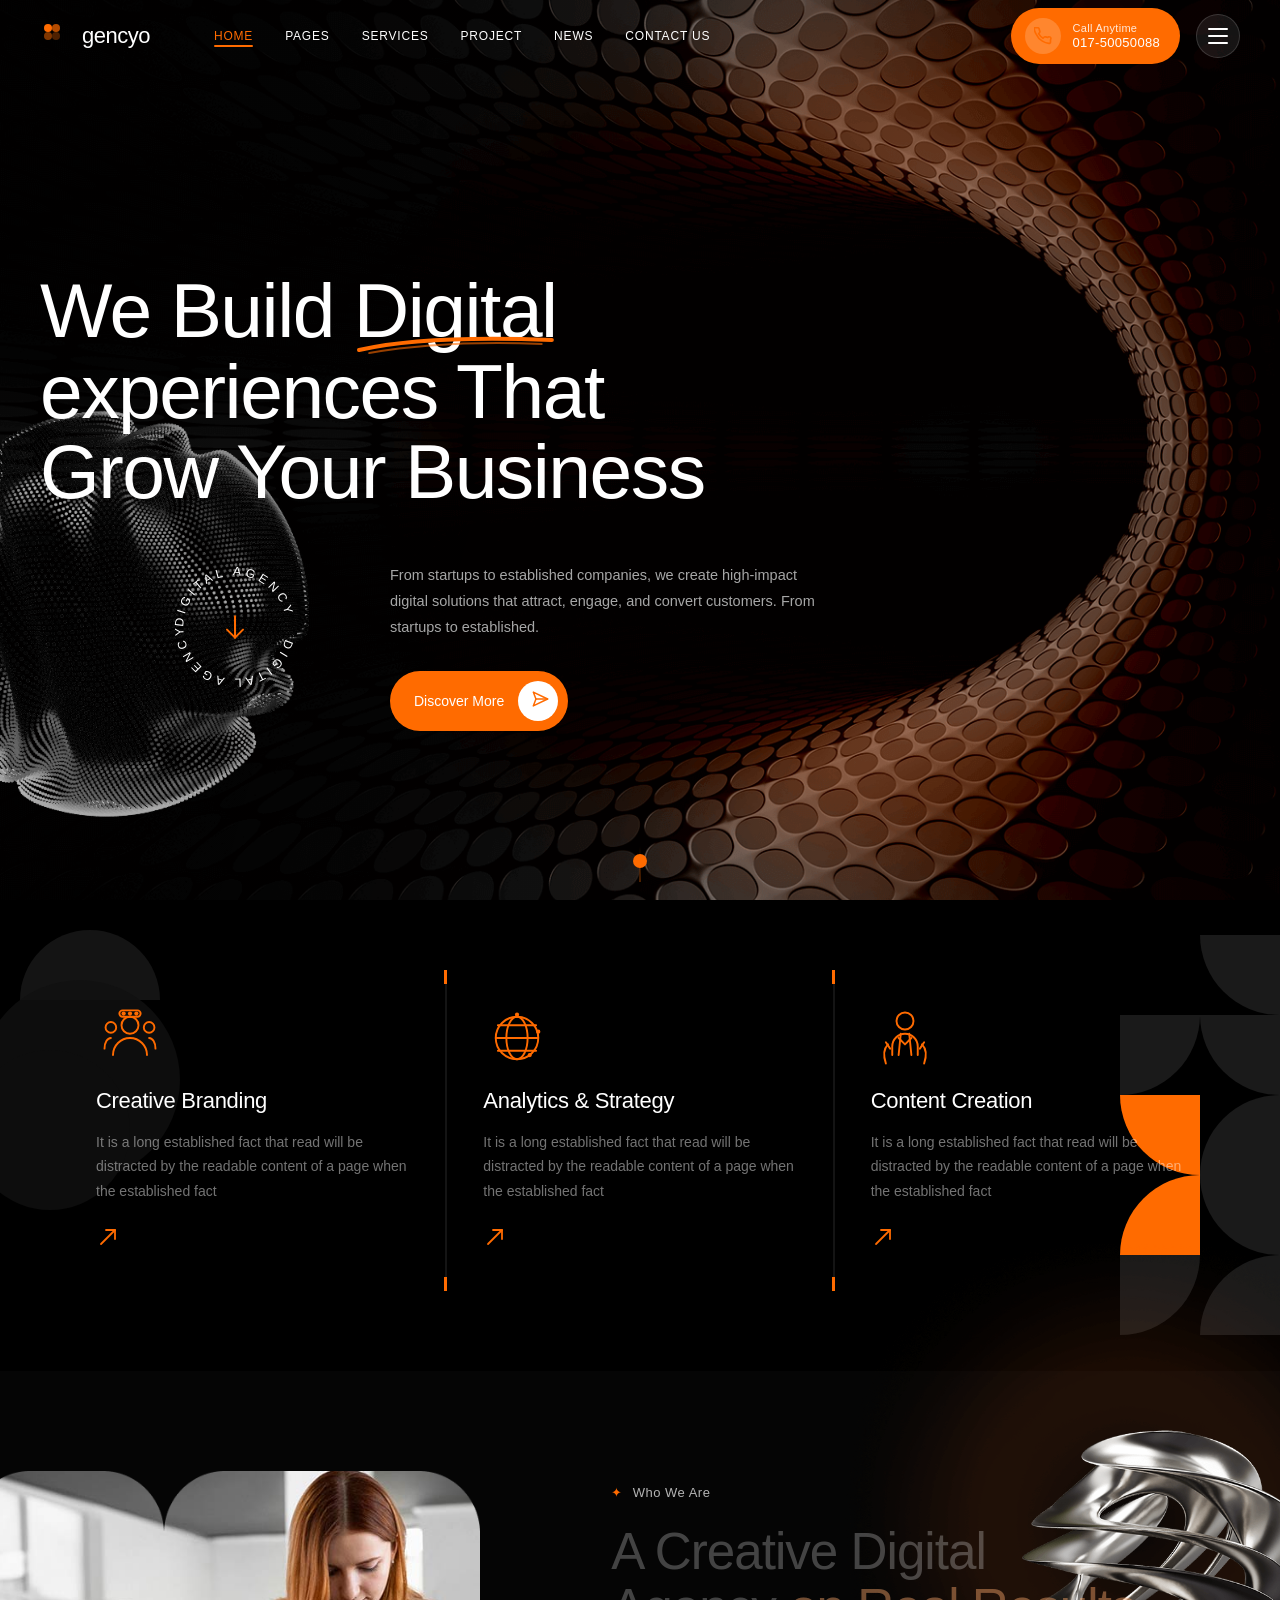
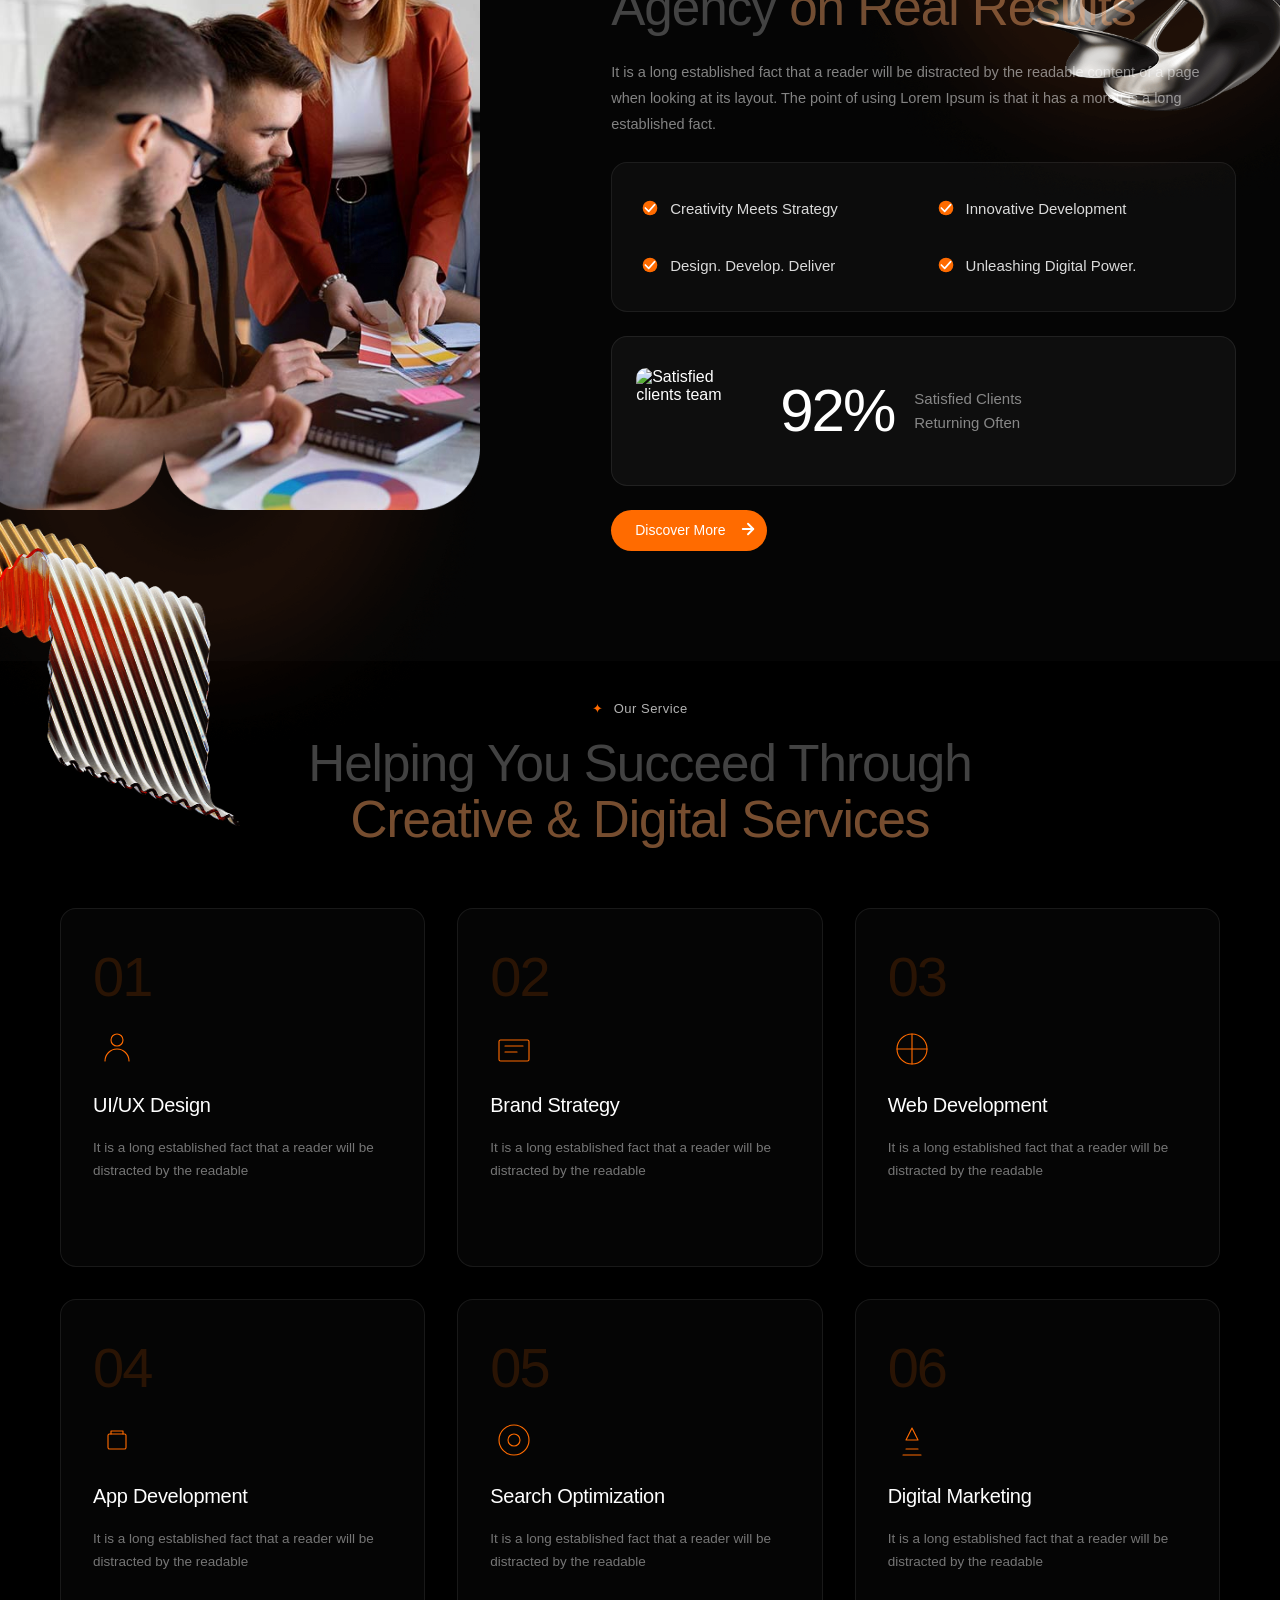
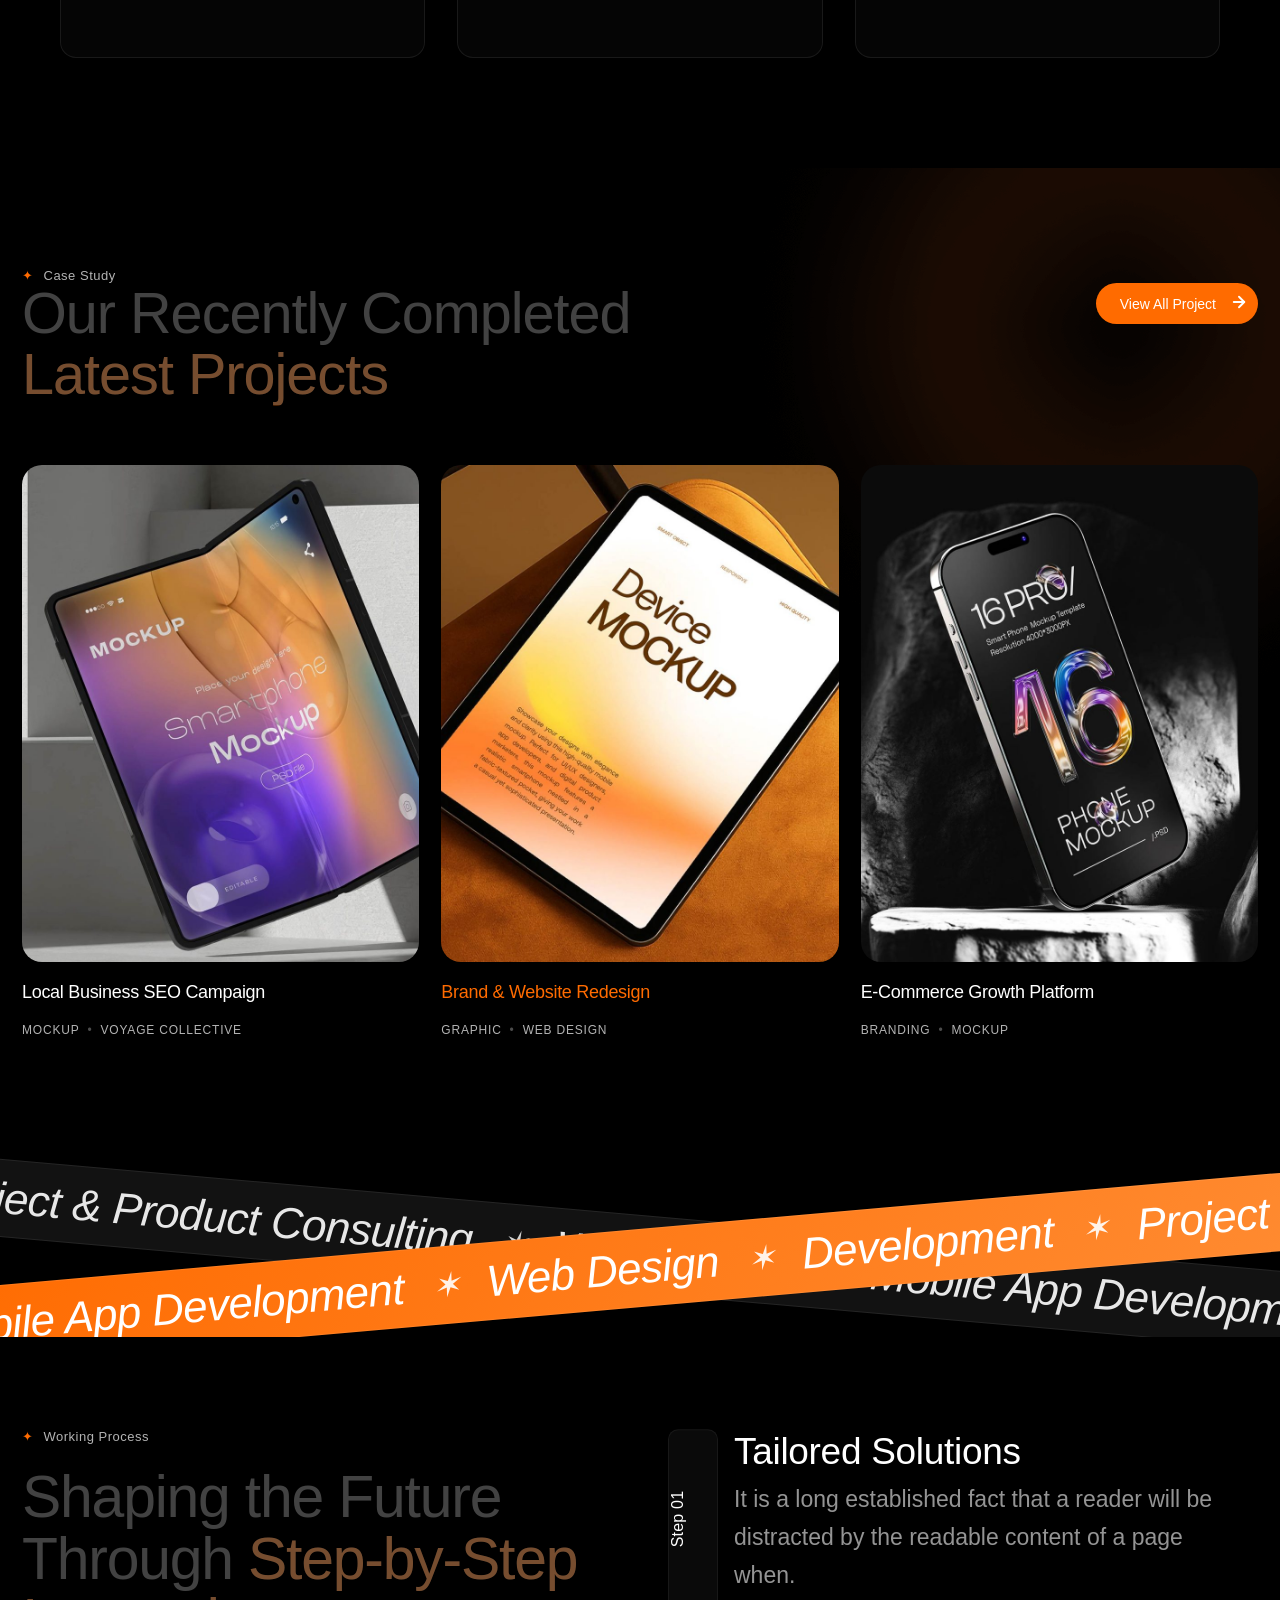
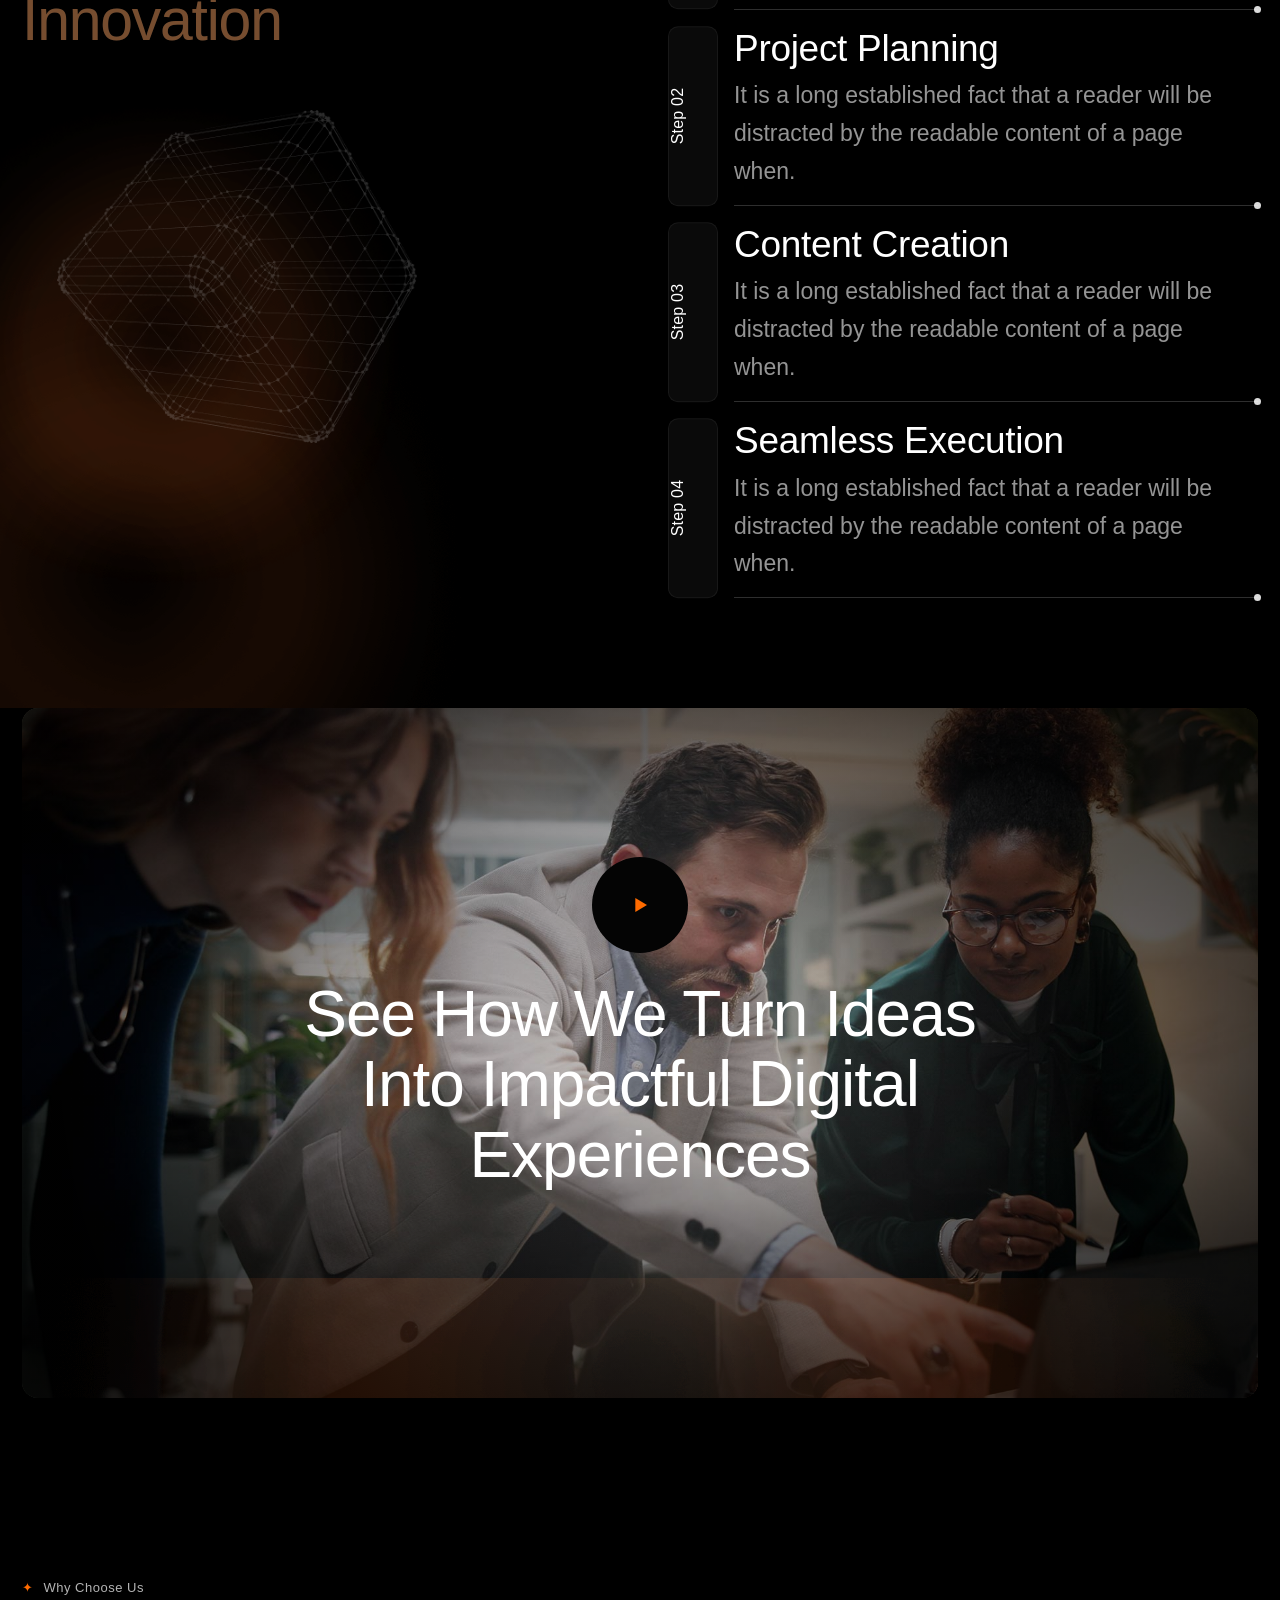
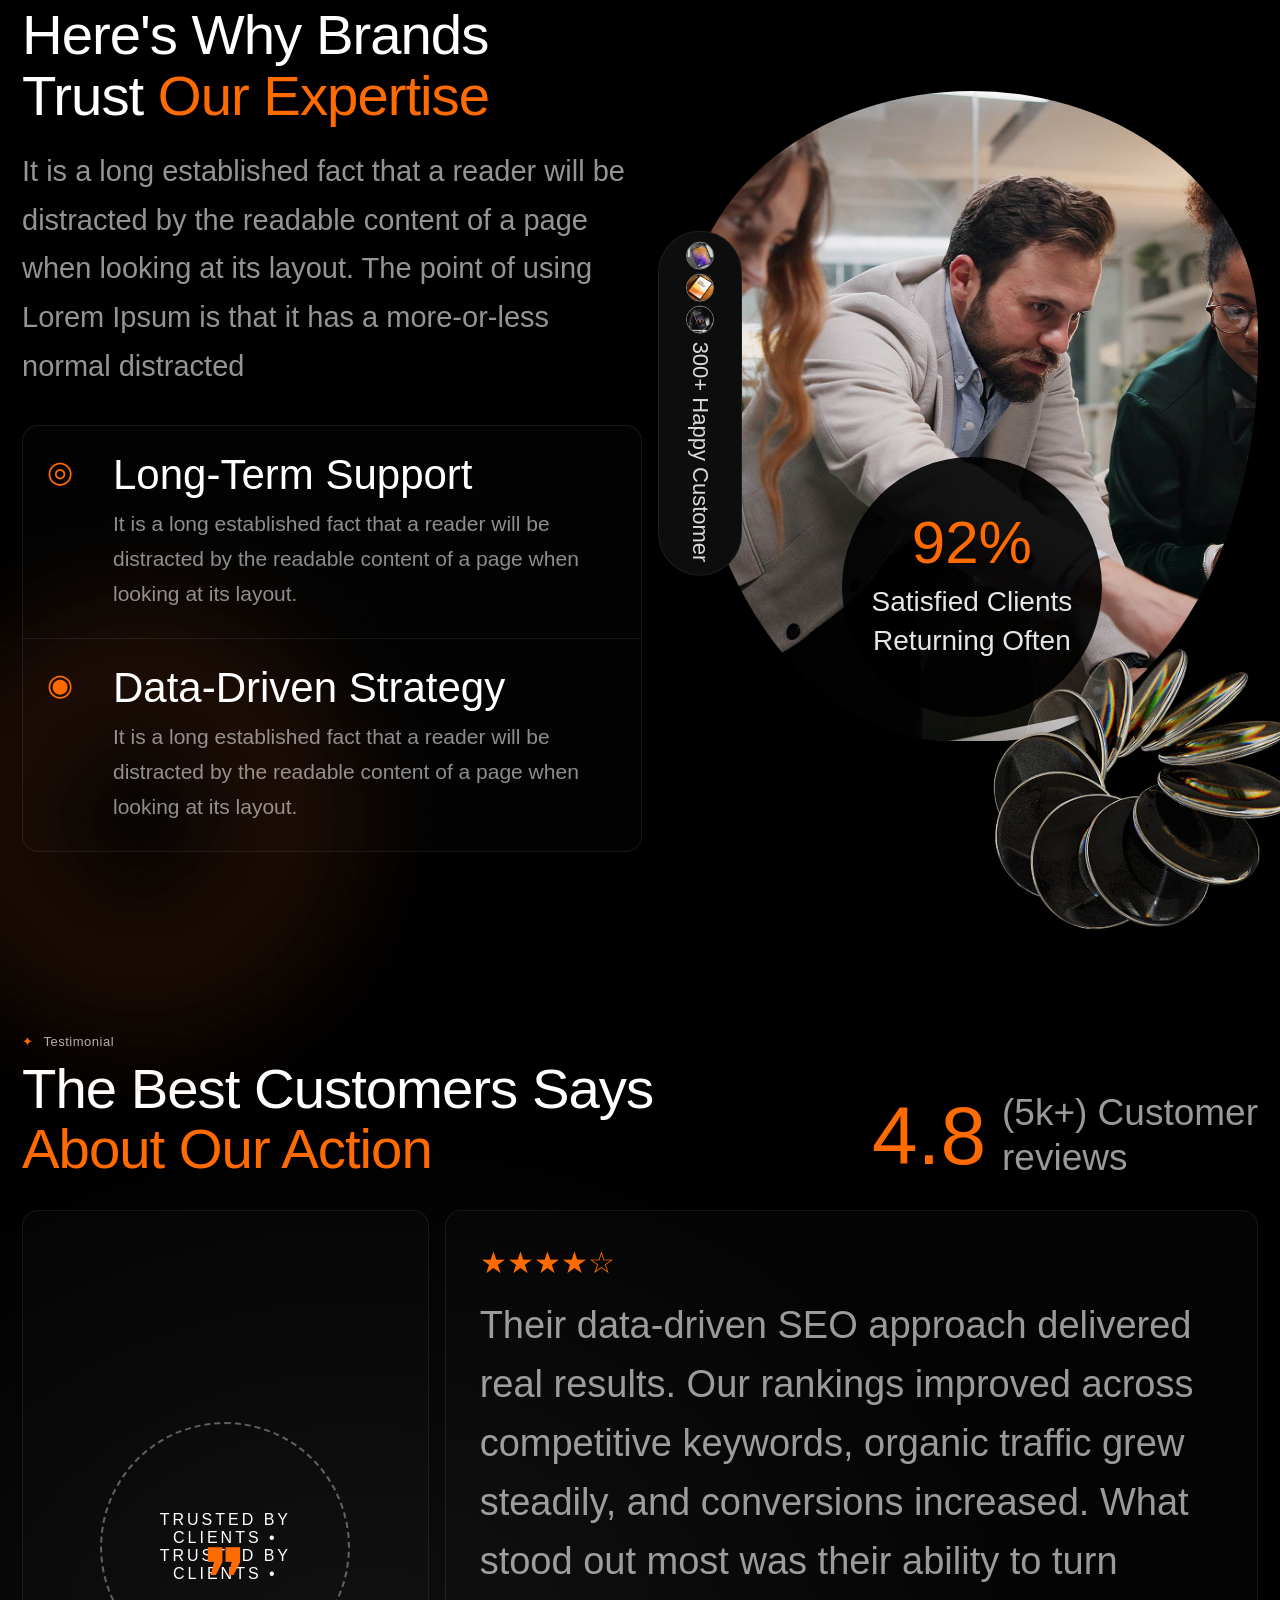
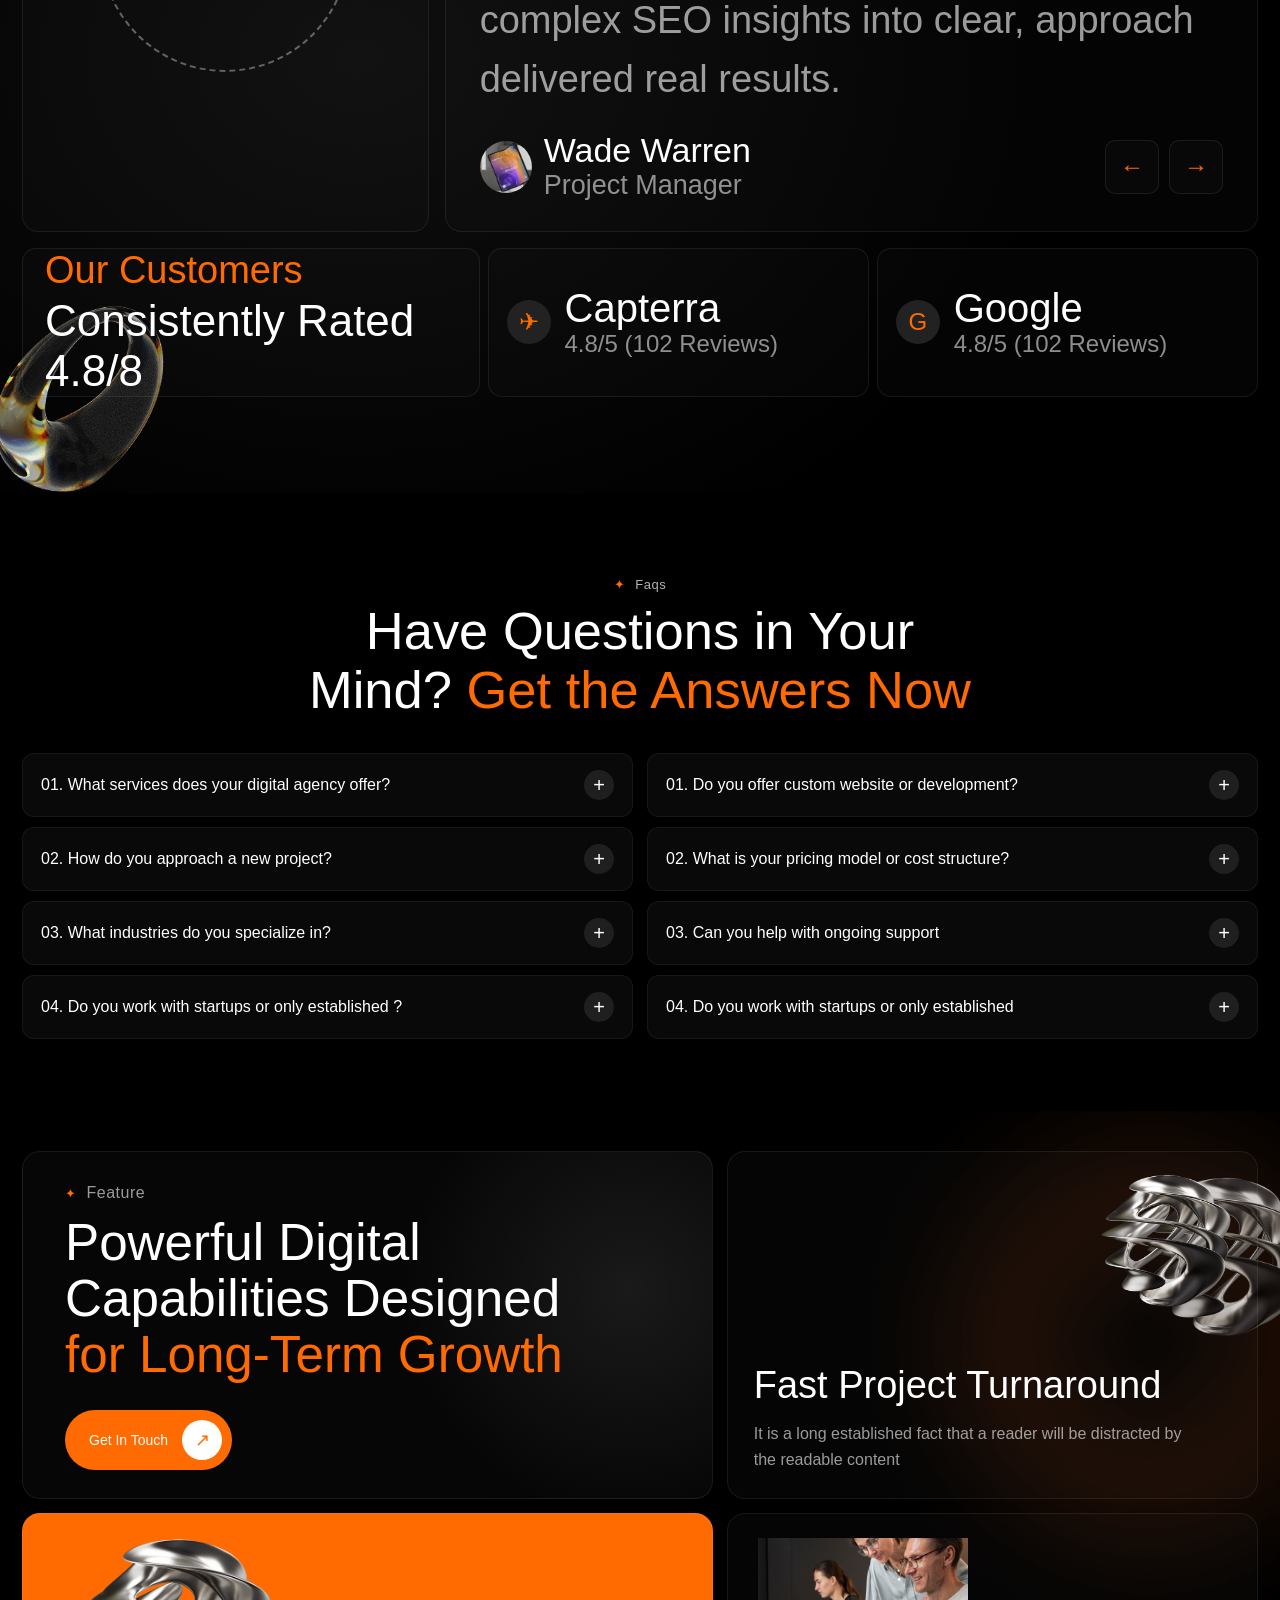
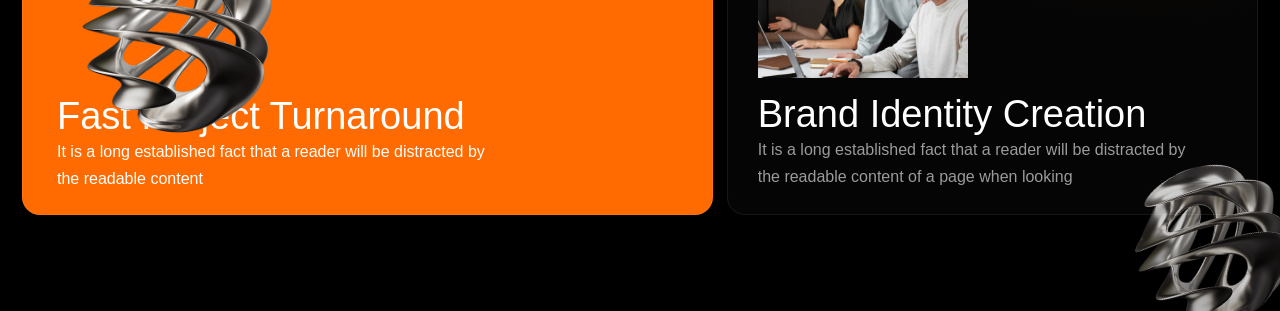
==== public/index.html @ 4e806219 "arranged" ====
<!DOCTYPE html>
<html lang="en">

<head>
  <meta charset="UTF-8" />
  <meta name="viewport" content="width=device-width, initial-scale=1.0" />
  <title>Gencyo – We Build Digital Experiences That Grow Your Business</title>
  <meta name="description"
    content="From startups to established companies, we create high-impact digital solutions that attract, engage, and convert customers." />
  <link rel="preconnect" href="https://fonts.googleapis.com" />
  <link rel="preconnect" href="https://fonts.gstatic.com" crossorigin />
  <link href="https://fonts.googleapis.com/css2?family=Inter:wght@400;500;600;700;800;900&display=swap"
    rel="stylesheet" />
  <link rel="stylesheet" href="style.css" />
</head>

<body>

  <!-- ═══════════ NAVBAR ═══════════ -->
  <header class="navbar" id="navbar">
    <div class="nav-container">

      <!-- Logo -->
      <a href="#" class="logo" id="logo-link">
        <span class="logo-icon">
          <svg width="32" height="32" viewBox="0 0 32 32" fill="none" xmlns="http://www.w3.org/2000/svg">
            <circle cx="8" cy="8" r="4" fill="#FF6B00" />
            <circle cx="16" cy="8" r="4" fill="#FF6B00" opacity="0.7" />
            <circle cx="8" cy="16" r="4" fill="#FF6B00" opacity="0.5" />
            <circle cx="16" cy="16" r="4" fill="#FF6B00" opacity="0.3" />
          </svg>
        </span>
        <span class="logo-text">gencyo</span>
      </a>

      <!-- Nav Links -->
      <nav class="nav-links" id="nav-links">
        <a href="#" class="nav-link active" id="nav-home">HOME</a>
        <a href="#" class="nav-link" id="nav-pages">PAGES</a>
        <a href="#" class="nav-link" id="nav-services">SERVICES</a>
        <a href="#" class="nav-link" id="nav-project">PROJECT</a>
        <a href="#" class="nav-link" id="nav-news">NEWS</a>
        <a href="#" class="nav-link" id="nav-contact">CONTACT US</a>
      </nav>

      <!-- Nav Actions -->
      <div class="nav-actions">
        <div class="nav-phone">
          <div class="nav-phone-icon">
            <svg width="18" height="18" viewBox="0 0 24 24" fill="none" stroke="#FF6B00" stroke-width="2.2"
              stroke-linecap="round" stroke-linejoin="round">
              <path
                d="M22 16.92v3a2 2 0 01-2.18 2 19.79 19.79 0 01-8.63-3.07A19.5 19.5 0 013.07 9.81a19.79 19.79 0 01-3.07-8.64A2 2 0 012 1h3a2 2 0 012 1.72 12.84 12.84 0 00.7 2.81 2 2 0 01-.45 2.11L6.09 8.91a16 16 0 006 6l1.27-1.27a2 2 0 012.11-.45 12.84 12.84 0 002.81.7A2 2 0 0122 16.92z" />
            </svg>
          </div>
          <div class="nav-phone-text">
            <span class="nav-phone-label">Call Anytime</span>
            <span class="nav-phone-number">017-50050088</span>
          </div>
        </div>
        <button class="btn-icon btn-menu" id="menu-btn" aria-label="Menu">
          <span></span><span></span><span></span>
        </button>
      </div>
    </div>
  </header>

  <!-- ═══════════ HERO SECTION ═══════════ -->
  <section class="hero" id="hero">
    <div class="hero-bg" id="hero-bg"></div>
    <div class="hero-overlay"></div>

    <!-- Floating Dotted Image Left -->
    <div class="hero-floating-img">
      <img src="blackdot_floating.png" alt="Dotted face" />
    </div>

    <div class="hero-container">
      
      <!-- Top: Headline -->
      <h1 class="hero-heading" id="hero-heading">
        We Build <span class="highlight">
          Digital
          <!-- SVG curve for underline -->
          <svg class="highlight-curve" viewBox="0 0 200 20" preserveAspectRatio="none" xmlns="http://www.w3.org/2000/svg">
            <path d="M5,15 Q70,0 195,5" fill="none" stroke="#FF6B00" stroke-width="4" stroke-linecap="round"/>
            <path d="M15,18 Q90,5 185,9" fill="none" stroke="#FF6B00" stroke-width="2" stroke-linecap="round" opacity="0.6"/>
          </svg>
        </span><br />
        experiences That<br />
        Grow Your Business
      </h1>

      <!-- Bottom Row: Badge + Description/CTA -->
      <div class="hero-bottom-row">
        <!-- Circular Text Badge -->
        <div class="hero-badge" id="hero-badge">
          <div class="badge-ring">
            <svg viewBox="0 0 160 160" class="badge-svg">
              <defs>
                <path id="circle-path" d="M 80,80 m -55,0 a 55,55 0 1,1 110,0 a 55,55 0 1,1 -110,0" />
              </defs>
              <text class="badge-text-svg">
                <textPath href="#circle-path" startOffset="0%">
                  Digital Agency &nbsp; Digital Agency &nbsp;
                </textPath>
              </text>
            </svg>
            <div class="badge-icon">
              <!-- Slim down arrow matching screenshot -->
              <svg width="32" height="32" viewBox="0 0 24 24" fill="none" stroke="#FF6B00" stroke-width="1.5"
                stroke-linecap="round" stroke-linejoin="round">
                <line x1="12" y1="4" x2="12" y2="20" />
                <polyline points="18 14 12 20 6 14" />
              </svg>
            </div>
          </div>
        </div>

        <!-- Right: Description + CTA -->
        <div class="hero-right">
          <p class="hero-desc" id="hero-desc">
            From startups to established companies, we create high-impact digital solutions that attract, engage, and convert customers. From startups to established.
          </p>
          <a href="#" class="btn-discover" id="discover-btn">
            Discover More
            <span class="btn-arrow-white">
              <!-- Airplane Icon -->
              <svg width="18" height="18" viewBox="0 0 24 24" fill="none" stroke="#FF6B00" stroke-width="2"
                stroke-linecap="round" stroke-linejoin="round" style="transform: rotate(45deg); margin-left: -2px; margin-bottom: 2px;">
                <path d="M22 2L11 13" />
                <path d="M22 2L15 22L11 13L2 9L22 2Z" />
              </svg>
            </span>
          </a>
        </div>
      </div>

    </div>

    <!-- Scroll indicator -->
    <div class="scroll-indicator" id="scroll-indicator">
      <div class="scroll-dot"></div>
    </div>
  </section>

  <!-- ═══════════ SERVICES SECTION ═══════════ -->
  <section class="services" id="services">

    <!-- Decorative shapes -->
    <div class="services-deco-left">
      <svg width="240" height="380" viewBox="0 0 240 380" fill="none">
         <!-- Very dark semi-circle top -->
         <path d="M40 120 A 70 70 0 0 1 180 120 Z" fill="#141414"></path>
         <!-- Large circular shape middle -->
         <circle cx="100" cy="200" r="100" fill="#111111" opacity="0.8"></circle>
         <!-- Dark circle bottom -->
         <circle cx="70" cy="250" r="80" fill="#0d0d0d"></circle>
      </svg>
    </div>
    
    <div class="services-deco-right">
      <div class="grid-decor">
        <!-- Row 1 --><div></div> <div class="decor-card dark bl"></div>
        <!-- Row 2 --><div class="decor-card dark br"></div> <div class="decor-card dark bl"></div>
        <!-- Row 3 --><div class="decor-card orange bl"></div> <div class="decor-card dark tl"></div>
        <!-- Row 4 --><div class="decor-card orange tl"></div> <div class="decor-card dark bl"></div>
        <!-- Row 5 --><div class="decor-card dark br"></div> <div class="decor-card dark tl"></div>
      </div>
    </div>

    <div class="services-container">

      <!-- Card 1: Creative Branding -->
      <div class="service-card" id="service-branding">
        <div class="service-icon">
          <!-- Team / people icon -->
          <svg width="72" height="72" viewBox="0 0 64 64" fill="none" stroke="#FF6B00" stroke-width="1.8"
            stroke-linecap="round" stroke-linejoin="round">
            <circle cx="32" cy="20" r="8" />
            <path d="M16 48c0-8.837 7.163-16 16-16s16 7.163 16 16" />
            <circle cx="50" cy="22" r="5" />
            <path d="M56 42c0-5.523-2.686-10-6-10" />
            <circle cx="14" cy="22" r="5" />
            <path d="M8 42c0-5.523 2.686-10 6-10" />
            <!-- star badge -->
            <rect x="22" y="6" width="20" height="6" rx="3" fill="none" />
            <circle cx="32" cy="9" r="2" fill="#FF6B00" stroke="none" />
            <circle cx="26" cy="9" r="2" fill="#FF6B00" stroke="none" />
            <circle cx="38" cy="9" r="2" fill="#FF6B00" stroke="none" />
          </svg>
        </div>
        <h3 class="service-title">Creative Branding</h3>
        <p class="service-desc">It is a long established fact that read will be distracted by the readable content of a
          page when the established fact</p>
        <a href="#" class="service-link" id="link-branding">
          <svg width="24" height="24" viewBox="0 0 24 24" fill="none" stroke="#FF6B00" stroke-width="1.8"
            stroke-linecap="round" stroke-linejoin="round">
            <line x1="5" y1="19" x2="19" y2="5" />
            <polyline points="10 5 19 5 19 14" />
          </svg>
        </a>
      </div>

      <!-- Divider -->
      <div class="service-divider"></div>

      <!-- Card 2: Analytics & Strategy (active/highlighted) -->
      <div class="service-card service-card--active" id="service-analytics">
        <div class="service-icon">
          <!-- Globe/network icon -->
          <svg width="72" height="72" viewBox="0 0 64 64" fill="none" stroke="#FF6B00" stroke-width="1.8"
            stroke-linecap="round" stroke-linejoin="round">
            <circle cx="32" cy="32" r="20" />
            <ellipse cx="32" cy="32" rx="10" ry="20" />
            <line x1="12" y1="32" x2="52" y2="32" />
            <line x1="14" y1="20" x2="50" y2="20" />
            <line x1="14" y1="44" x2="50" y2="44" />
            <circle cx="32" cy="10" r="2" fill="#FF6B00" stroke="none" />
            <circle cx="52" cy="26" r="2" fill="#FF6B00" stroke="none" />
            <circle cx="44" cy="48" r="2" fill="#FF6B00" stroke="none" />
          </svg>
        </div>
        <h3 class="service-title">Analytics &amp; Strategy</h3>
        <p class="service-desc">It is a long established fact that read will be distracted by the readable content of a
          page when the established fact</p>
        <a href="#" class="service-link" id="link-analytics">
          <svg width="24" height="24" viewBox="0 0 24 24" fill="none" stroke="#FF6B00" stroke-width="1.8"
            stroke-linecap="round" stroke-linejoin="round">
            <line x1="5" y1="19" x2="19" y2="5" />
            <polyline points="10 5 19 5 19 14" />
          </svg>
        </a>
      </div>

      <!-- Divider -->
      <div class="service-divider"></div>

      <!-- Card 3: Content Creation -->
      <div class="service-card" id="service-content">
        <div class="service-icon">
          <!-- Person / professional icon -->
          <svg width="72" height="72" viewBox="0 0 64 64" fill="none" stroke="#FF6B00" stroke-width="1.8"
            stroke-linecap="round" stroke-linejoin="round">
            <circle cx="32" cy="16" r="8" />
            <path d="M20 48V40a12 12 0 0124 0v8" />
            <!-- tie/suit lines -->
            <line x1="28" y1="28" x2="26" y2="48" />
            <line x1="36" y1="28" x2="38" y2="48" />
            <polyline points="26,32 32,38 38,32" />
            <!-- plants on sides -->
            <path d="M14 56 Q10 44 16 38" />
            <path d="M50 56 Q54 44 48 38" />
            <line x1="14" y1="36" x2="18" y2="42" />
            <line x1="50" y1="36" x2="46" y2="42" />
          </svg>
        </div>
        <h3 class="service-title">Content Creation</h3>
        <p class="service-desc">It is a long established fact that read will be distracted by the readable content of a
          page when the established fact</p>
        <a href="#" class="service-link" id="link-content">
          <svg width="24" height="24" viewBox="0 0 24 24" fill="none" stroke="#FF6B00" stroke-width="1.8"
            stroke-linecap="round" stroke-linejoin="round">
            <line x1="5" y1="19" x2="19" y2="5" />
            <polyline points="10 5 19 5 19 14" />
          </svg>
        </a>
      </div>

    </div>
  </section>

  <!-- ═══════════ WHO WE ARE SECTION ═══════════ -->
  <section class="about" id="about">

    <!-- Decorative 3D shape top-right -->
    <div class="about-deco-top-right">
      <img src="color2.png" alt="" class="deco-glow-orange" />
      <img src="charcel3.png" alt="Metallic Shape" class="deco-blob-chrome-img" />
    </div>
    <!-- Decorative spring bottom-left -->
    <div class="about-deco-bottom-left">
      <img src="color2.png" alt="" class="deco-glow-orange-bottom" />
      <img src="aboutbelow.png" alt="Decorative shape" class="about-below-img" />
    </div>

    <div class="about-container">

      <!-- LEFT: Team Photo -->
      <div class="about-image-wrap">
        <div class="about-img-main">
          <img src="about2.jpg" alt="Gencyo team working together" class="about-img" id="about-img-main" />
        </div>
      </div>

      <!-- RIGHT: Content -->
      <div class="about-content">

        <!-- Label -->
        <p class="section-label" id="about-label">
          <span class="label-icon">✦</span> Who We Are
        </p>

        <!-- Heading -->
        <h2 class="about-heading" id="about-heading">
          A Creative Digital<br />
          Agency <span class="about-highlight">on Real Results</span>
        </h2>

        <!-- Description -->
        <p class="about-desc" id="about-desc">
          It is a long established fact that a reader will be distracted by the readable
          content of a page when looking at its layout. The point of using Lorem Ipsum
          is that it has a moreIt is a long established fact.
        </p>

        <!-- 2x2 Checklist -->
        <div class="about-checklist" id="about-checklist">
          <div class="check-item">
            <span class="check-icon">
              <svg width="16" height="16" viewBox="0 0 24 24" fill="none">
                <circle cx="12" cy="12" r="11" fill="#FF6B00" />
                <polyline points="5 12 10 17 19 7" stroke="#fff" stroke-width="2.5" stroke-linecap="round"
                  stroke-linejoin="round" />
              </svg>
            </span>
            Creativity Meets Strategy
          </div>
          <div class="check-item">
            <span class="check-icon">
              <svg width="16" height="16" viewBox="0 0 24 24" fill="none">
                <circle cx="12" cy="12" r="11" fill="#FF6B00" />
                <polyline points="5 12 10 17 19 7" stroke="#fff" stroke-width="2.5" stroke-linecap="round"
                  stroke-linejoin="round" />
              </svg>
            </span>
            Innovative Development
          </div>
          <div class="check-item">
            <span class="check-icon">
              <svg width="16" height="16" viewBox="0 0 24 24" fill="none">
                <circle cx="12" cy="12" r="11" fill="#FF6B00" />
                <polyline points="5 12 10 17 19 7" stroke="#fff" stroke-width="2.5" stroke-linecap="round"
                  stroke-linejoin="round" />
              </svg>
            </span>
            Design. Develop. Deliver
          </div>
          <div class="check-item">
            <span class="check-icon">
              <svg width="16" height="16" viewBox="0 0 24 24" fill="none">
                <circle cx="12" cy="12" r="11" fill="#FF6B00" />
                <polyline points="5 12 10 17 19 7" stroke="#fff" stroke-width="2.5" stroke-linecap="round"
                  stroke-linejoin="round" />
              </svg>
            </span>
            Unleashing Digital Power.
          </div>
        </div>

        <!-- Stat Card -->
        <div class="about-stat-card" id="about-stat">
          <div class="stat-thumb">
            <img src="https://images.unsplash.com/photo-1551434678-e076c223a692?w=200&q=70&auto=format&fit=crop"
              alt="Satisfied clients team" class="stat-img" />
          </div>
          <div class="stat-body">
            <p class="stat-number" id="stat-counter">0%</p>
            <p class="stat-label">Satisfied Clients<br />Returning Often</p>
          </div>
        </div>

        <!-- CTA -->
        <a href="#" class="btn-discover about-cta" id="about-discover-btn">
          Discover More
          <span class="btn-arrow">
            <svg width="18" height="18" viewBox="0 0 24 24" fill="none" stroke="currentColor" stroke-width="2.5"
              stroke-linecap="round" stroke-linejoin="round">
              <line x1="5" y1="12" x2="19" y2="12" />
              <polyline points="12 5 19 12 12 19" />
            </svg>
          </span>
        </a>

      </div>
    </div>
  </section>

  <!-- ═══════════ SERVICES GRID SECTION ═══════════ -->
  <section class="services-grid" id="services-grid">
    <div class="services-grid-container">
      <!-- Section Label -->
      <p class="section-label grid-label" id="services-grid-label">
        <span class="label-icon">✦</span> Our Service
      </p>

      <!-- Heading -->
      <h2 class="services-grid-heading" id="services-grid-heading">
        <span class="services-grid-heading-top">Helping You Succeed Through</span>
        <span class="accent-orange">Creative & Digital Services</span>
      </h2>

      <!-- Services Grid -->
      <div class="services-grid-list">
        <!-- Card 1 -->
        <div class="service-grid-card">
          <div class="card-number">01</div>
          <div class="card-icon">
            <svg width="48" height="48" viewBox="0 0 64 64" fill="none" stroke="#FF6B00" stroke-width="1.5" stroke-linecap="round" stroke-linejoin="round">
              <circle cx="32" cy="20" r="8" />
              <path d="M16 48c0-8.837 7.163-16 16-16s16 7.163 16 16" />
            </svg>
          </div>
          <h3 class="card-title">UI/UX Design</h3>
          <p class="card-desc">It is a long established fact that a reader will be distracted by the readable</p>
          <a href="#" class="card-link">Read More <span aria-hidden="true">→</span></a>
        </div>

        <!-- Card 2 -->
        <div class="service-grid-card">
          <div class="card-number">02</div>
          <div class="card-icon">
            <svg width="48" height="48" viewBox="0 0 64 64" fill="none" stroke="#FF6B00" stroke-width="1.5" stroke-linecap="round" stroke-linejoin="round">
              <rect x="12" y="20" width="40" height="28" rx="2" />
              <path d="M20 28h24" />
              <path d="M20 36h16" />
            </svg>
          </div>
          <h3 class="card-title">Brand Strategy</h3>
          <p class="card-desc">It is a long established fact that a reader will be distracted by the readable</p>
          <a href="#" class="card-link">Read More <span aria-hidden="true">→</span></a>
        </div>

        <!-- Card 3 -->
        <div class="service-grid-card">
          <div class="card-number">03</div>
          <div class="card-icon">
            <svg width="48" height="48" viewBox="0 0 64 64" fill="none" stroke="#FF6B00" stroke-width="1.5" stroke-linecap="round" stroke-linejoin="round">
              <circle cx="32" cy="32" r="20" />
              <path d="M32 12v40M12 32h40" />
            </svg>
          </div>
          <h3 class="card-title">Web Development</h3>
          <p class="card-desc">It is a long established fact that a reader will be distracted by the readable</p>
          <a href="#" class="card-link">Read More <span aria-hidden="true">→</span></a>
        </div>

        <!-- Card 4 -->
        <div class="service-grid-card">
          <div class="card-number">04</div>
          <div class="card-icon">
            <svg width="48" height="48" viewBox="0 0 64 64" fill="none" stroke="#FF6B00" stroke-width="1.5" stroke-linecap="round" stroke-linejoin="round">
              <rect x="20" y="24" width="24" height="20" rx="2" />
              <path d="M24 24v-4h16v4" />
            </svg>
          </div>
          <h3 class="card-title">App Development</h3>
          <p class="card-desc">It is a long established fact that a reader will be distracted by the readable</p>
          <a href="#" class="card-link">Read More <span aria-hidden="true">→</span></a>
        </div>

        <!-- Card 5 -->
        <div class="service-grid-card">
          <div class="card-number">05</div>
          <div class="card-icon">
            <svg width="48" height="48" viewBox="0 0 64 64" fill="none" stroke="#FF6B00" stroke-width="1.5" stroke-linecap="round" stroke-linejoin="round">
              <path d="M32 12c-11 0-20 9-20 20s9 20 20 20 20-9 20-20-9-20-20-20z" />
              <circle cx="32" cy="32" r="8" />
            </svg>
          </div>
          <h3 class="card-title">Search Optimization</h3>
          <p class="card-desc">It is a long established fact that a reader will be distracted by the readable</p>
          <a href="#" class="card-link">Read More <span aria-hidden="true">→</span></a>
        </div>

        <!-- Card 6 -->
        <div class="service-grid-card">
          <div class="card-number">06</div>
          <div class="card-icon">
            <svg width="48" height="48" viewBox="0 0 64 64" fill="none" stroke="#FF6B00" stroke-width="1.5" stroke-linecap="round" stroke-linejoin="round">
              <path d="M32 16l8 16h-16z" />
              <path d="M24 44h16M20 52h24" />
            </svg>
          </div>
          <h3 class="card-title">Digital Marketing</h3>
          <p class="card-desc">It is a long established fact that a reader will be distracted by the readable</p>
          <a href="#" class="card-link">Read More <span aria-hidden="true">→</span></a>
        </div>
      </div>
    </div>
  </section>

  <!-- ═══════════ CASE STUDY / PROJECTS SECTION ═══════════ -->
  <section class="case-study" id="case-study">
    <div class="case-study-container">
      <!-- Section Label -->
      <p class="section-label case-study-label" id="case-study-label">
        <span class="label-icon">✦</span> Case Study
      </p>

      <!-- Heading and CTA -->
      <div class="case-study-header">
        <h2 class="case-study-heading" id="case-study-heading">
          <span class="case-study-heading-top">Our Recently Completed</span>
          <span class="accent-orange">Latest Projects</span>
        </h2>
        <a href="#" class="btn-discover view-all-btn" id="view-all-projects">
          View All Project
          <span class="btn-arrow">
            <svg width="18" height="18" viewBox="0 0 24 24" fill="none" stroke="currentColor" stroke-width="2.5" stroke-linecap="round" stroke-linejoin="round">
              <line x1="5" y1="12" x2="19" y2="12" />
              <polyline points="12 5 19 12 12 19" />
            </svg>
          </span>
        </a>
      </div>

      <!-- Projects Grid -->
      <div class="projects-grid">
        <!-- Project Card 1 -->
        <div class="project-card">
          <div class="project-image">
            <img src="img1.jpg" alt="Local Business SEO Campaign" />
          </div>
          <h3 class="project-title">Local Business SEO Campaign</h3>
          <p class="project-tags">
            <span class="tag">MOCKUP</span>
            <span class="tag-separator">•</span>
            <span class="tag">VOYAGE COLLECTIVE</span>
          </p>
        </div>

        <!-- Project Card 2 -->
        <div class="project-card featured">
          <div class="project-image">
            <img src="img2.jpg" alt="Brand & Website Redesign" />
            <div class="project-overlay">
              <svg width="48" height="48" viewBox="0 0 24 24" fill="none" stroke="#FF6B00" stroke-width="2" stroke-linecap="round" stroke-linejoin="round">
                <line x1="5" y1="12" x2="19" y2="12" />
                <polyline points="12 5 19 12 12 19" />
              </svg>
            </div>
          </div>
          <h3 class="project-title">Brand & Website Redesign</h3>
          <p class="project-tags">
            <span class="tag">GRAPHIC</span>
            <span class="tag-separator">•</span>
            <span class="tag">WEB DESIGN</span>
          </p>
        </div>

        <!-- Project Card 3 -->
        <div class="project-card">
          <div class="project-image">
            <img src="img3.jpg" alt="E-Commerce Growth Platform" />
          </div>
          <h3 class="project-title">E-Commerce Growth Platform</h3>
          <p class="project-tags">
            <span class="tag">BRANDING</span>
            <span class="tag-separator">•</span>
            <span class="tag">MOCKUP</span>
          </p>
        </div>
      </div>
    </div>
  </section>

  <!-- ═══════════ RIBBON BANNER SECTION ═══════════ -->
  <section class="ribbon-section" id="ribbon-section">
    <div class="ribbon-track ribbon-track--dark">
      <div class="ribbon-content">
        <div class="ribbon-text">
          <span class="ribbon-item">Project & Product Consulting</span>
          <span class="ribbon-separator">✶</span>
          <span class="ribbon-item">Web Design</span>
          <span class="ribbon-separator">✶</span>
          <span class="ribbon-item">Mobile App Development</span>
          <span class="ribbon-separator">✶</span>
          <span class="ribbon-item">Project & Product Consulting</span>
          <span class="ribbon-separator">✶</span>
          <span class="ribbon-item">Web Design</span>
          <span class="ribbon-separator">✶</span>
          <span class="ribbon-item">Mobile App Development</span>
          <span class="ribbon-separator">✶</span>
        </div>
        <div class="ribbon-text" aria-hidden="true">
          <span class="ribbon-item">Project & Product Consulting</span>
          <span class="ribbon-separator">✶</span>
          <span class="ribbon-item">Web Design</span>
          <span class="ribbon-separator">✶</span>
          <span class="ribbon-item">Mobile App Development</span>
          <span class="ribbon-separator">✶</span>
          <span class="ribbon-item">Project & Product Consulting</span>
          <span class="ribbon-separator">✶</span>
          <span class="ribbon-item">Web Design</span>
          <span class="ribbon-separator">✶</span>
          <span class="ribbon-item">Mobile App Development</span>
          <span class="ribbon-separator">✶</span>
        </div>
      </div>
    </div>

    <div class="ribbon-track ribbon-track--orange">
      <div class="ribbon-content ribbon-content--reverse">
        <div class="ribbon-text">
          <span class="ribbon-item">Mobile App Development</span>
          <span class="ribbon-separator">✶</span>
          <span class="ribbon-item">Web Design</span>
          <span class="ribbon-separator">✶</span>
          <span class="ribbon-item">Development</span>
          <span class="ribbon-separator">✶</span>
          <span class="ribbon-item">Project & Product Consulting</span>
          <span class="ribbon-separator">✶</span>
          <span class="ribbon-item">Web Design</span>
          <span class="ribbon-separator">✶</span>
          <span class="ribbon-item">Development</span>
          <span class="ribbon-separator">✶</span>
        </div>
        <div class="ribbon-text" aria-hidden="true">
          <span class="ribbon-item">Mobile App Development</span>
          <span class="ribbon-separator">✶</span>
          <span class="ribbon-item">Web Design</span>
          <span class="ribbon-separator">✶</span>
          <span class="ribbon-item">Development</span>
          <span class="ribbon-separator">✶</span>
          <span class="ribbon-item">Project & Product Consulting</span>
          <span class="ribbon-separator">✶</span>
          <span class="ribbon-item">Web Design</span>
          <span class="ribbon-separator">✶</span>
          <span class="ribbon-item">Development</span>
          <span class="ribbon-separator">✶</span>
        </div>
      </div>
    </div>
  </section>

  <!-- ═══════════ WORKING PROCESS SECTION ═══════════ -->
  <section class="process-section" id="process-section">
    <div class="process-container">
      <div class="process-left">
        <p class="section-label process-label">
          <span class="label-icon">✦</span> Working Process
        </p>
        <h2 class="process-heading" id="process-heading">
          <span class="process-heading-line">Shaping the Future</span>
          <span class="process-heading-line">Through <span class="accent-orange">Step-by-Step</span></span>
          <span class="accent-orange">Innovation</span>
        </h2>
        <div class="process-visual" aria-hidden="true">
          <div class="process-visual-glow"></div>
          <img src="working_process.png" alt="" class="process-image" id="process-image" />
        </div>
      </div>

      <div class="process-steps">
        <article class="process-step">
          <div class="step-tag">Step 01</div>
          <div class="step-body">
            <h3 class="step-title">Tailored Solutions</h3>
            <p class="step-desc">It is a long established fact that a reader will be distracted by the readable content of a page when.</p>
          </div>
        </article>
        <article class="process-step">
          <div class="step-tag">Step 02</div>
          <div class="step-body">
            <h3 class="step-title">Project Planning</h3>
            <p class="step-desc">It is a long established fact that a reader will be distracted by the readable content of a page when.</p>
          </div>
        </article>
        <article class="process-step">
          <div class="step-tag">Step 03</div>
          <div class="step-body">
            <h3 class="step-title">Content Creation</h3>
            <p class="step-desc">It is a long established fact that a reader will be distracted by the readable content of a page when.</p>
          </div>
        </article>
        <article class="process-step">
          <div class="step-tag">Step 04</div>
          <div class="step-body">
            <h3 class="step-title">Seamless Execution</h3>
            <p class="step-desc">It is a long established fact that a reader will be distracted by the readable content of a page when.</p>
          </div>
        </article>
      </div>
    </div>
  </section>

  <!-- ═══════════ VIDEO SHOWCASE SECTION ═══════════ -->
  <section class="video-showcase" id="video-showcase">
    <div class="video-showcase-bg"></div>
    <div class="video-showcase-overlay"></div>
    <div class="video-showcase-orange-glow"></div>

    <div class="video-showcase-content">
      <button class="video-play-btn" aria-label="Play video">
        <svg width="28" height="28" viewBox="0 0 24 24" fill="none" xmlns="http://www.w3.org/2000/svg">
          <path d="M8 6L18 12L8 18V6Z" fill="#FF6B00" />
        </svg>
      </button>

      <h2 class="video-showcase-heading">
        See How We Turn Ideas<br />
        Into Impactful Digital<br />
        Experiences
      </h2>
    </div>
  </section>

  <!-- ═══════════ WHY CHOOSE US SECTION ═══════════ -->
  <section class="why-choose" id="why-choose">
    <div class="why-choose-glow"></div>
    <div class="why-choose-container">
      <div class="why-left">
        <p class="section-label why-label">
          <span class="label-icon">✦</span> Why Choose Us
        </p>
        <h2 class="why-heading">
          Here&apos;s Why Brands<br />
          Trust <span class="accent-orange">Our Expertise</span>
        </h2>
        <p class="why-desc">
          It is a long established fact that a reader will be distracted by the readable content of a page when looking at its layout. The point of using Lorem Ipsum is that it has a more-or-less normal distracted
        </p>

        <div class="why-cards">
          <article class="why-card">
            <div class="why-card-icon">◎</div>
            <div>
              <h3 class="why-card-title">Long-Term Support</h3>
              <p class="why-card-desc">It is a long established fact that a reader will be distracted by the readable content of a page when looking at its layout.</p>
            </div>
          </article>

          <article class="why-card">
            <div class="why-card-icon">◉</div>
            <div>
              <h3 class="why-card-title">Data-Driven Strategy</h3>
              <p class="why-card-desc">It is a long established fact that a reader will be distracted by the readable content of a page when looking at its layout.</p>
            </div>
          </article>
        </div>
      </div>

      <div class="why-right">
        <div class="why-image-wrap">
          <img src="video1.jpg" alt="Team discussion and strategy planning" class="why-image" />
          <div class="why-stat-badge">
            <div class="why-stat-number">92%</div>
            <div class="why-stat-text">Satisfied Clients<br />Returning Often</div>
          </div>
        </div>

        <div class="why-customer-pill">
          <span class="why-avatars">
            <img src="img1.jpg" alt="" />
            <img src="img2.jpg" alt="" />
            <img src="img3.jpg" alt="" />
          </span>
          <span class="why-customer-text">300+ Happy Customer</span>
        </div>

        <img src="charcel4.png" alt="" class="why-deco-leaf" />
      </div>
    </div>
  </section>

  <!-- ═══════════ TESTIMONIAL SECTION ═══════════ -->
  <section class="testimonial" id="testimonial">
    <div class="testimonial-deco-top">
      <img src="charcel4.png" alt="" />
    </div>
    <div class="testimonial-deco-bottom">
      <img src="charcel5.png" alt="" />
    </div>

    <div class="testimonial-container">
      <div class="testimonial-head">
        <div>
          <p class="section-label testimonial-label">
            <span class="label-icon">✦</span> Testimonial
          </p>
          <h2 class="testimonial-heading">
            The Best Customers Says<br />
            <span class="accent-orange">About Our Action</span>
          </h2>
        </div>
        <div class="testimonial-score">
          <span class="score-value">4.8</span>
          <span class="score-text">(5k+) Customer<br />reviews</span>
        </div>
      </div>

      <div class="testimonial-main">
        <div class="trusted-card">
          <div class="trusted-ring">TRUSTED BY CLIENTS • TRUSTED BY CLIENTS •</div>
          <div class="trusted-mark">❞</div>
        </div>

        <div class="review-card">
          <div class="review-stars">★★★★☆</div>
          <p class="review-text">
            Their data-driven SEO approach delivered real results. Our rankings improved across competitive keywords, organic traffic grew steadily, and conversions increased. What stood out most was their ability to turn complex SEO insights into clear, approach delivered real results.
          </p>
          <div class="review-footer">
            <div class="review-author">
              <img src="img1.jpg" alt="Wade Warren" />
              <div>
                <h4>Wade Warren</h4>
                <p>Project Manager</p>
              </div>
            </div>
            <div class="review-nav">
              <button aria-label="Previous review">←</button>
              <button aria-label="Next review">→</button>
            </div>
          </div>
        </div>
      </div>

      <div class="testimonial-brands">
        <div class="brand-summary">
          <span>Our Customers</span>
          <strong>Consistently Rated 4.8/8</strong>
        </div>
        <div class="brand-item">
          <div class="brand-icon">✈</div>
          <div>
            <h4>Capterra</h4>
            <p>4.8/5 (102 Reviews)</p>
          </div>
        </div>
        <div class="brand-item">
          <div class="brand-icon">G</div>
          <div>
            <h4>Google</h4>
            <p>4.8/5 (102 Reviews)</p>
          </div>
        </div>
      </div>
    </div>
  </section>

  <!-- ═══════════ FAQ SECTION ═══════════ -->
  <section class="faq-section" id="faq-section">
    <div class="faq-container">
      <p class="section-label faq-label"><span class="label-icon">✦</span> Faqs</p>
      <h2 class="faq-heading">
        Have Questions in Your<br />
        Mind? <span class="accent-orange">Get the Answers Now</span>
      </h2>

      <div class="faq-grid">
        <div class="faq-col">
          <button class="faq-item"><span>01. What services does your digital agency offer?</span><span class="faq-plus">+</span></button>
          <button class="faq-item"><span>02. How do you approach a new project?</span><span class="faq-plus">+</span></button>
          <button class="faq-item"><span>03. What industries do you specialize in?</span><span class="faq-plus">+</span></button>
          <button class="faq-item"><span>04. Do you work with startups or only established ?</span><span class="faq-plus">+</span></button>
        </div>
        <div class="faq-col">
          <button class="faq-item"><span>01. Do you offer custom website or development?</span><span class="faq-plus">+</span></button>
          <button class="faq-item"><span>02. What is your pricing model or cost structure?</span><span class="faq-plus">+</span></button>
          <button class="faq-item"><span>03. Can you help with ongoing support</span><span class="faq-plus">+</span></button>
          <button class="faq-item"><span>04. Do you work with startups or only established</span><span class="faq-plus">+</span></button>
        </div>
      </div>
    </div>
  </section>

  <!-- ═══════════ FEATURE GRID SECTION ═══════════ -->
  <section class="capabilities" id="capabilities">
    <div class="capabilities-glow"></div>
    <img src="charcel3.png" alt="" class="capabilities-deco-top" />
    <img src="charcel3.png" alt="" class="capabilities-deco-bottom" />

    <div class="capabilities-container">
      <div class="cap-card cap-card--hero">
        <p class="section-label cap-label"><span class="label-icon">✦</span> Feature</p>
        <h2 class="cap-heading">
          Powerful Digital<br />
          Capabilities Designed<br />
          <span class="accent-orange">for Long-Term Growth</span>
        </h2>
        <a href="#" class="btn-discover cap-btn">
          Get In Touch
          <span class="btn-arrow-white">↗</span>
        </a>
      </div>

      <div class="cap-card cap-card--text">
        <img src="charcel3.png" alt="" class="cap-image-top" />
        <h3>Fast Project Turnaround</h3>
        <p>It is a long established fact that a reader will be distracted by the readable content</p>
      </div>

      <div class="cap-card cap-card--orange">
        <img src="charcel3.png" alt="" class="cap-image-ring" />
        <h3>Fast Project Turnaround</h3>
        <p>It is a long established fact that a reader will be distracted by the readable content</p>
      </div>

      <div class="cap-card cap-card--dark">
        <img src="Mask-group-1.jpg" alt="" class="cap-image-dual" />
        <h3>Brand Identity Creation</h3>
        <p>It is a long established fact that a reader will be distracted by the readable content of a page when looking</p>
      </div>
    </div>
  </section>

  <script src="script.js"></script>
</body>

</html>
---- public/style.css ----
/* ═══════════════════════════════════════
   GENCYO – LANDING PAGE STYLES
   ═══════════════════════════════════════ */

*,
*::before,
*::after {
  margin: 0;
  padding: 0;
  box-sizing: border-box;
}

:root {
  --orange: #FF6B00;
  --orange-light: #FF8C33;
  --white: #FFFFFF;
  --black: #000000;
  --text-muted: rgba(255, 255, 255, 0.7);
  --font: "Beatrice Trial Medium", sans-serif;
}

html {
  scroll-behavior: smooth;
}

body {
  font-family: var(--font);
  font-weight: 400;
  background: var(--black);
  color: var(--white);
  overflow-x: hidden;
}

* {
  font-family: var(--font) !important;
  font-weight: 400 !important;
}

/* ═══════════ NAVBAR ═══════════ */
.navbar {
  position: fixed;
  top: 0;
  left: 0;
  right: 0;
  z-index: 1000;
  padding: 0 40px;
  height: 72px;
  display: flex;
  align-items: center;
  transition: background 0.4s ease, backdrop-filter 0.4s ease;
}

.navbar.scrolled {
  background: rgba(0, 0, 0, 0.85);
  backdrop-filter: blur(16px);
  -webkit-backdrop-filter: blur(16px);
  border-bottom: 1px solid rgba(255, 107, 0, 0.15);
}

.nav-container {
  width: 100%;
  max-width: 1280px;
  margin: 0 auto;
  display: flex;
  align-items: center;
  gap: 40px;
}

/* Logo */
.logo {
  display: flex;
  align-items: center;
  gap: 10px;
  text-decoration: none;
  flex-shrink: 0;
}

.logo-icon svg {
  display: block;
}

.logo-text {
  font-size: 22px;
  font-weight: 800;
  color: var(--white);
  letter-spacing: -0.5px;
}

/* Nav Links */
.nav-links {
  display: flex;
  align-items: center;
  gap: 32px;
  margin-left: 24px;
}

.nav-link {
  text-decoration: none;
  font-size: 12px;
  font-weight: 600;
  letter-spacing: 0.8px;
  color: var(--white);
  position: relative;
  transition: color 0.3s;
}

.nav-link::after {
  content: '';
  position: absolute;
  bottom: -4px;
  left: 0;
  width: 0;
  height: 2px;
  background: var(--orange);
  transition: width 0.3s ease;
  border-radius: 2px;
}

.nav-link:hover::after,
.nav-link.active::after {
  width: 100%;
}

.nav-link.active {
  color: var(--orange);
}

.nav-link:hover {
  color: var(--orange);
}

/* Nav Actions */
.nav-actions {
  margin-left: auto;
  display: flex;
  align-items: center;
  gap: 16px;
}

.btn-icon {
  background: rgba(255, 255, 255, 0.08);
  border: 1px solid rgba(255, 255, 255, 0.15);
  color: var(--white);
  width: 44px;
  height: 44px;
  border-radius: 50%;
  display: flex;
  align-items: center;
  justify-content: center;
  cursor: pointer;
  transition: background 0.3s, border-color 0.3s, transform 0.2s;
}

.btn-icon:hover {
  background: rgba(255, 107, 0, 0.15);
  border-color: var(--orange);
  transform: scale(1.05);
}

.btn-cta {
  background: var(--orange);
  color: var(--white);
  text-decoration: none;
  font-size: 12px;
  font-weight: 700;
  letter-spacing: 1px;
  padding: 13px 26px;
  border-radius: 50px;
  transition: background 0.3s, transform 0.2s, box-shadow 0.3s;
  white-space: nowrap;
}

.btn-cta:hover {
  background: var(--orange-light);
  transform: translateY(-2px);
  box-shadow: 0 8px 24px rgba(255, 107, 0, 0.4);
}

.btn-menu {
  display: flex;
  flex-direction: column;
  gap: 5px;
  padding: 12px;
  width: 44px;
  height: 44px;
}

.btn-menu span {
  display: block;
  width: 20px;
  height: 2px;
  background: var(--white);
  border-radius: 2px;
  transition: background 0.3s;
}

.btn-menu:hover span {
  background: var(--orange);
}

/* ═══════════ HERO SECTION ═══════════ */
.hero {
  position: relative;
  width: 100%;
  height: 100vh;
  min-height: 640px;
  display: flex;
  align-items: center;
  overflow: hidden;
}

/* Background image */
.hero-bg {
  position: absolute;
  inset: 0;
  background-image: url('hero_bg.png');
  background-size: cover;
  background-position: center;
  background-repeat: no-repeat;
  transform: scale(1.05);
  animation: bgZoom 12s ease-in-out infinite alternate;
}

@keyframes bgZoom {
  from {
    transform: scale(1.05);
  }

  to {
    transform: scale(1.12);
  }
}

/* Dark gradient overlay – semi-transparent so background details are visible */
.hero-overlay {
  position: absolute;
  inset: 0;
  background: linear-gradient(105deg,
      rgba(0, 0, 0, 0.45) 0%,
      rgba(0, 0, 0, 0.25) 40%,
      rgba(0, 0, 0, 0.10) 70%,
      rgba(0, 0, 0, 0.05) 100%);
  z-index: 1;
}

/* Content wrapper */
.hero-container {
  position: relative;
  z-index: 3;
  width: 100%;
  max-width: 1280px;
  margin: 0 auto;
  padding: 0 40px;
  padding-top: 100px;
  display: flex;
  flex-direction: column;
}

/* Bottom Row (Badge & Text) */
.hero-bottom-row {
  display: flex;
  justify-content: flex-start;
  align-items: flex-start;
  gap: 80px;
  margin-top: 40px;
  padding-left: 10%; /* Indent badge and text slightly from left edge */
}

/* Heading */
.hero-heading {
  font-size: clamp(44px, 6vw, 84px);
  font-weight: 900;
  line-height: 1.05;
  letter-spacing: -1.5px;
  color: var(--white);
  animation: fadeSlideUp 0.9s ease both;
  max-width: 900px;
}

@keyframes fadeSlideUp {
  from {
    opacity: 0;
    transform: translateY(40px);
  }

  to {
    opacity: 1;
    transform: translateY(0);
  }
}

.highlight {
  position: relative;
  display: inline-block;
  color: var(--white);
}

/* SVG curve under "Digital" */
.highlight-curve {
  position: absolute;
  left: 0;
  bottom: -4px;
  width: 100%;
  height: 20px;
  overflow: visible;
  stroke-dasharray: 400;
  stroke-dashoffset: 400;
  animation: drawCurve 1.5s 0.7s ease forwards;
}

@keyframes drawCurve {
  to { stroke-dashoffset: 0; }
}

/* Circular badge */
.hero-badge {
  width: 150px;
  height: 150px;
  flex-shrink: 0;
  animation: fadeSlideUp 1s 0.3s ease both;
}

.badge-ring {
  position: relative;
  width: 100%;
  height: 100%;
}

.badge-svg {
  width: 100%;
  height: 100%;
  animation: rotateBadge 18s linear infinite;
}

@keyframes rotateBadge {
  from {
    transform: rotate(0deg);
  }

  to {
    transform: rotate(360deg);
  }
}

.badge-text-svg {
  fill: var(--white);
  font-size: 13px;
  font-family: var(--font);
  font-weight: 600;
  letter-spacing: 4px;
  text-transform: uppercase;
}

.badge-icon {
  position: absolute;
  top: 50%;
  left: 50%;
  transform: translate(-50%, -50%);
  width: 52px;
  height: 52px;
  background: transparent;
  border: none;
  display: flex;
  align-items: center;
  justify-content: center;
}

/* Floating dotted image left */
.hero-floating-img {
  position: absolute;
  left: -120px;
  bottom: 60px;
  z-index: 2;
  width: 500px;
  opacity: 0.8;
  animation: floatImg 6s ease-in-out infinite;
  pointer-events: none;
}

.hero-floating-img img {
  width: 100%;
  height: auto;
  display: block;
}

@keyframes floatImg {
  0% { transform: translateY(0px) rotate(0deg); }
  50% { transform: translateY(-15px) rotate(2deg); }
  100% { transform: translateY(0px) rotate(0deg); }
}

/* Right content under heading */
.hero-right {
  max-width: 440px;
  flex-shrink: 0;
  padding-top: 10px;
  display: flex;
  flex-direction: column;
  gap: 30px;
  align-items: flex-start;
  animation: fadeSlideUp 1s 0.5s ease both;
}

.hero-desc {
  font-size: 14.5px;
  line-height: 1.8;
  color: rgba(255, 255, 255, 0.65);
}

/* Discover More button */
.btn-discover {
  display: inline-flex;
  align-items: center;
  gap: 14px;
  padding: 10px 10px 10px 24px;
  background: var(--orange);
  color: var(--white);
  font-weight: 600;
  font-size: 14px;
  border-radius: 40px;
  text-decoration: none;
  transition: transform 0.3s, box-shadow 0.3s;
}

.btn-discover:hover {
  transform: translateY(-2px);
  box-shadow: 0 8px 24px rgba(255, 107, 0, 0.3);
}

.btn-arrow-white {
  width: 40px;
  height: 40px;
  background: var(--white);
  border-radius: 50%;
  display: flex;
  align-items: center;
  justify-content: center;
  transition: transform 0.3s;
}

.btn-discover:hover .btn-arrow-white {
  transform: translateX(4px);
}

/* Scroll indicator */
.scroll-indicator {
  position: absolute;
  bottom: 32px;
  left: 50%;
  transform: translateX(-50%);
  z-index: 3;
}

.scroll-dot {
  width: 14px;
  height: 14px;
  border-radius: 50%;
  background: var(--orange);
  animation: bounce 2s ease-in-out infinite;
}

.scroll-dot::before {
  content: '';
  position: absolute;
  top: -8px;
  left: 50%;
  transform: translateX(-50%);
  width: 1px;
  height: 36px;
  background: linear-gradient(to bottom, transparent, rgba(255, 107, 0, 0.6));
}

@keyframes bounce {

  0%,
  100% {
    transform: translateY(0);
    opacity: 1;
  }

  50% {
    transform: translateY(8px);
    opacity: 0.5;
  }
}

/* ═══════════ RESPONSIVE ═══════════ */
@media (max-width: 900px) {
  .nav-links {
    display: none;
  }

  .hero-container {
    flex-direction: column;
    align-items: flex-start;
    gap: 32px;
  }

  .hero-right {
    max-width: 100%;
  }

  .hero-heading {
    font-size: clamp(36px, 8vw, 56px);
  }
}

@media (max-width: 600px) {
  .navbar {
    padding: 0 20px;
  }

  .hero-container {
    padding: 0 20px;
    padding-top: 72px;
  }

  .logo-text {
    font-size: 18px;
  }
}

/* Mobile nav open state */
@media (max-width: 900px) {
  .nav-links.open {
    display: flex;
    flex-direction: column;
    position: fixed;
    top: 72px;
    left: 0;
    right: 0;
    background: rgba(0, 0, 0, 0.96);
    backdrop-filter: blur(20px);
    -webkit-backdrop-filter: blur(20px);
    border-top: 1px solid rgba(255, 107, 0, 0.2);
    padding: 24px 40px 32px;
    gap: 20px;
    z-index: 999;
    animation: navSlide 0.3s ease;
  }

  @keyframes navSlide {
    from {
      opacity: 0;
      transform: translateY(-10px);
    }

    to {
      opacity: 1;
      transform: translateY(0);
    }
  }

  .nav-links.open .nav-link {
    font-size: 14px;
  }
}

/* ═══════════ NAV PHONE WIDGET ═══════════ */
.nav-phone {
  display: flex;
  align-items: center;
  gap: 12px;
  background: var(--orange);
  border-radius: 50px;
  padding: 10px 20px 10px 14px;
  cursor: default;
  transition: background 0.3s, box-shadow 0.3s;
}

.nav-phone:hover {
  background: var(--orange-light);
  box-shadow: 0 6px 20px rgba(255, 107, 0, 0.4);
}

.nav-phone-icon {
  width: 36px;
  height: 36px;
  background: rgba(255, 255, 255, 0.18);
  border-radius: 50%;
  display: flex;
  align-items: center;
  justify-content: center;
  flex-shrink: 0;
}

.nav-phone-text {
  display: flex;
  flex-direction: column;
  gap: 1px;
}

.nav-phone-label {
  font-size: 11px;
  font-weight: 500;
  color: rgba(255, 255, 255, 0.85);
  letter-spacing: 0.3px;
}

.nav-phone-number {
  font-size: 13px;
  font-weight: 700;
  color: var(--white);
  letter-spacing: 0.3px;
  white-space: nowrap;
}

/* ═══════════ SERVICES SECTION ═══════════ */
.services {
  position: relative;
  background: #000;
  padding: 80px 0 90px;
  overflow: hidden;
}

/* Decorative dark blob – left side */
.services-deco-left {
  position: absolute;
  left: -20px;
  top: -20px;
  width: 250px;
  height: 380px;
  z-index: 0;
  pointer-events: none;
}

/* Decorative right side grid pattern */
.services-deco-right {
  position: absolute;
  right: 0;
  top: 50%;
  transform: translateY(-50%);
  z-index: 0;
  pointer-events: none;
}

.grid-decor {
  display: grid;
  grid-template-columns: 80px 80px;
  grid-template-rows: repeat(5, 80px);
}

.decor-card { width: 80px; height: 80px; }
.dark { background: #1a1a1a; }
.orange { background: var(--orange); }
.bl { border-radius: 0 0 0 100%; }
.br { border-radius: 0 0 100% 0; }
.tl { border-radius: 100% 0 0 0; }
.tr { border-radius: 0 100% 0 0; }

/* Grid: card | divider | card | divider | card */
.services-container {
  position: relative;
  z-index: 1;
  max-width: 1280px;
  margin: 0 auto;
  padding: 0 60px;
  display: grid;
  grid-template-columns: 1fr 2px 1fr 2px 1fr;
  align-items: start;
}

/* Vertical orange accent dividers */
.service-divider {
  width: 2px;
  background: rgba(255, 255, 255, 0.08); /* Faint gray line between cards */
  align-self: stretch;
  min-height: 260px;
  position: relative;
  margin: 0;
}

.service-divider::before {
  content: '';
  position: absolute;
  top: -10px;
  left: -1px;
  width: 3px;
  height: 14px;
  background: var(--orange);
}

.service-divider::after {
  content: '';
  position: absolute;
  bottom: -10px;
  left: -1px;
  width: 3px;
  height: 14px;
  background: var(--orange);
}

/* Card base */
.service-card {
  padding: 24px 36px 32px;
  display: flex;
  flex-direction: column;
  gap: 16px;
  border-radius: 8px;
  opacity: 0;
  transform: translateY(32px);
  transition: opacity 0.6s ease, transform 0.6s ease, background 0.3s;
}

.service-card.visible {
  opacity: 1;
  transform: translateY(0);
}

.service-card:nth-child(1) {
  transition-delay: 0s;
}

.service-card:nth-child(3) {
  transition-delay: 0.15s;
}

.service-card:nth-child(5) {
  transition-delay: 0.3s;
}

.service-card:hover {
  background: rgba(255, 107, 0, 0.04);
}

/* Icon */
.service-icon {
  width: 68px;
  height: 68px;
  display: flex;
  align-items: center;
  justify-content: center;
  transition: transform 0.3s;
}

.service-card:hover .service-icon {
  transform: scale(1.08);
}

/* Title */
.service-title {
  font-size: 22px;
  font-weight: 800;
  color: var(--white);
  letter-spacing: -0.3px;
  line-height: 1.2;
}

/* Description */
.service-desc {
  font-size: 14px;
  line-height: 1.72;
  color: rgba(255, 255, 255, 0.45);
  flex: 1;
}

/* Arrow icon link */
.service-link {
  display: inline-flex;
  align-items: center;
  justify-content: flex-start;
  gap: 8px;
  text-decoration: none;
  margin-top: 6px;
  transition: transform 0.25s;
}

.service-link:hover {
  transform: translateX(6px);
}

.service-link--text {
  font-size: 13px;
  font-weight: 700;
  text-transform: uppercase;
  letter-spacing: 1px;
  color: var(--white);
}

/* ═══════════ RESPONSIVE – SERVICES ═══════════ */
@media (max-width: 900px) {
  .services-container {
    grid-template-columns: 1fr;
    padding: 0 24px;
  }

  .service-divider {
    width: 100%;
    height: 1px;
    min-height: unset;
    background: linear-gradient(to right,
        transparent 0%,
        var(--orange) 25%,
        var(--orange) 75%,
        transparent 100%);
    margin: 8px 0;
  }

  .service-card {
    padding: 24px 0;
  }

  .services-deco-right,
  .services-deco-left {
    display: none;
  }

  .nav-phone-label {
    display: none;
  }
}

@media (max-width: 600px) {
  .services {
    padding: 52px 0 60px;
  }
}

/* ═══════════════════════════════════════
   WHO WE ARE / ABOUT SECTION
   ═══════════════════════════════════════ */
.about {
  position: relative;
  background: #050505;
  padding: 100px 0 110px;
  overflow: visible;
  z-index: 2;
}

/* Decorative chrome blob top-right */
.about-deco-top-right {
  position: absolute;
  top: 0;
  right: 0;
  width: 500px;
  height: 500px;
  z-index: 0;
  pointer-events: none;
}

.deco-glow-orange {
  position: absolute;
  top: -150px;
  right: -150px;
  width: 600px;
  height: auto;
  opacity: 0.6;
  mix-blend-mode: screen;
}

.deco-blob-chrome-img {
  position: absolute;
  top: 40px;
  right: -40px;
  width: 320px;
  height: auto;
  /* Javascript handles the rotation */
}

/* Decorative bottom-left */
.about-deco-bottom-left {
  position: absolute;
  bottom: 0;
  left: 0;
  z-index: 3;
  pointer-events: none;
}

.deco-glow-orange-bottom {
  position: absolute;
  bottom: -100px;
  left: -100px;
  width: 600px;
  height: auto;
  opacity: 0.5;
  mix-blend-mode: screen;
}

.about-below-img {
  position: absolute;
  bottom: -205px;
  left: -50px;
  width: 400px;
  height: auto;
}

/* Main two-column layout */
.about-container {
  position: relative;
  z-index: 1;
  max-width: 1280px;
  margin: 0 auto;
  padding: 0 44px;
  display: grid;
  grid-template-columns: minmax(0, 0.9fr) minmax(0, 1.1fr);
  align-items: start;
  gap: 56px;
}

/* Left image block */
.about-image-wrap {
  position: relative;
  transform: translateX(-75px);
}

.about-img-main {
  width: 100%;
  aspect-ratio: 4 / 5;
  -webkit-mask-image: url('shape2.png');
  mask-image: url('shape2.png');
  -webkit-mask-size: 100% 100%;
  mask-size: 100% 100%;
  -webkit-mask-repeat: no-repeat;
  mask-repeat: no-repeat;
  -webkit-mask-position: center;
  mask-position: center;
  transform: translateY(30px);
  opacity: 0;
  transition: transform 0.8s ease, opacity 0.8s ease;
}

.about-img-main.visible {
  transform: translateY(0);
  opacity: 1;
}

.about-img {
  width: 100%;
  height: 100%;
  object-fit: cover;
  display: block;
  transition: transform 0.6s ease;
}

.about-img-main:hover .about-img {
  transform: scale(1.04);
}

/* Right content column */
.about-content {
  display: flex;
  flex-direction: column;
  gap: 24px;
  padding-top: 14px;
  max-width: 100%;
}

/* Section label */
.section-label {
  display: flex;
  align-items: center;
  gap: 10px;
  font-size: 13px;
  font-weight: 600;
  color: rgba(255, 255, 255, 0.7);
  letter-spacing: 0.5px;
  opacity: 0;
  transform: translateY(20px);
  transition: opacity 0.6s ease, transform 0.6s ease;
}

.section-label.visible {
  opacity: 1;
  transform: translateY(0);
}

.label-icon {
  color: var(--orange);
  font-size: 13px;
}

/* Heading */
.about-heading {
  font-size: clamp(34px, 4vw, 54px);
  font-weight: 900;
  line-height: 1.1;
  letter-spacing: -1px;
  background: linear-gradient(
    to right, 
    #ffffff var(--reveal-progress, 0%), 
    rgba(255, 255, 255, 0.25) var(--reveal-progress, 0%)
  );
  -webkit-background-clip: text;
  background-clip: text;
  color: transparent;
  opacity: 0;
  transform: translateY(24px);
  transition: opacity 0.7s 0.1s ease, transform 0.7s 0.1s ease;
}

.about-heading.visible {
  opacity: 1;
  transform: translateY(0);
}

.about-highlight {
  background: linear-gradient(
    to right, 
    var(--orange) var(--reveal-progress, 0%), 
    rgba(255, 107, 0, 0.25) var(--reveal-progress, 0%)
  );
  -webkit-background-clip: text;
  background-clip: text;
  color: transparent;
}

/* Description */
.about-desc {
  font-size: 14.5px;
  line-height: 1.78;
  color: rgba(255, 255, 255, 0.5);
  opacity: 0;
  transform: translateY(20px);
  transition: opacity 0.7s 0.2s ease, transform 0.7s 0.2s ease;
}

.about-desc.visible {
  opacity: 1;
  transform: translateY(0);
}

/* 2x2 Checklist */
.about-checklist {
  display: grid;
  grid-template-columns: 1fr 1fr;
  gap: 18px 28px;
  padding: 26px 30px;
  background: rgba(255, 255, 255, 0.03);
  border: 1px solid rgba(255, 255, 255, 0.07);
  border-radius: 16px;
  opacity: 0;
  transform: translateY(20px);
  transition: opacity 0.7s 0.3s ease, transform 0.7s 0.3s ease;
  width: 630px;
  max-width: 100%;
  min-height: 150px;
}

.about-checklist.visible {
  opacity: 1;
  transform: translateY(0);
}

.check-item {
  display: flex;
  align-items: center;
  gap: 12px;
  font-size: 15px;
  font-weight: 600;
  color: rgba(255, 255, 255, 0.85);
}

.check-icon {
  flex-shrink: 0;
  display: flex;
  align-items: center;
}

/* Stat Card */
.about-stat-card {
  display: flex;
  align-items: center;
  justify-content: flex-start;
  gap: 24px;
  background: rgba(255, 255, 255, 0.04);
  border: 1px solid rgba(255, 255, 255, 0.08);
  border-radius: 16px;
  padding: 20px 24px;
  opacity: 0;
  transform: translateY(20px);
  transition: opacity 0.7s 0.4s ease, transform 0.7s 0.4s ease;
  width: 630px;
  max-width: 100%;
  height: 150px;
}

.about-stat-card.visible {
  opacity: 1;
  transform: translateY(0);
}

.stat-thumb {
  width: 120px;
  height: 86px;
  border-radius: 10px;
  overflow: hidden;
  flex-shrink: 0;
}

.stat-img {
  width: 100%;
  height: 100%;
  object-fit: cover;
}

.stat-body {
  display: flex;
  align-items: center;
  gap: 20px;
}

.stat-number {
  font-size: 60px;
  font-weight: 900;
  color: var(--white);
  letter-spacing: -2px;
  line-height: 1;
}

.stat-label {
  font-size: 15px;
  line-height: 1.55;
  color: rgba(255, 255, 255, 0.5);
  font-weight: 500;
}

/* CTA button */
.about-cta {
  opacity: 0;
  transform: translateY(20px);
  transition: opacity 0.7s 0.5s ease, transform 0.7s 0.5s ease;
  align-self: flex-start;
}

.about-cta.visible {
  opacity: 1;
  transform: translateY(0);
}

/* Responsive */
@media (max-width: 1024px) {
  .about-container {
    gap: 48px;
  }
}

@media (max-width: 860px) {
  .about-container {
    grid-template-columns: 1fr;
    padding: 0 24px;
    gap: 40px;
  }

  .about-image-wrap {
    transform: translateX(0);
  }

  .about-img {
    height: 380px;
  }

  .about-deco-top-right {
    display: none;
  }

  .about-checklist {
    grid-template-columns: 1fr;
  }
}

@media (max-width: 600px) {
  .about {
    padding: 64px 0 72px;
  }

  .stat-number {
    font-size: 38px;
  }
}

/* ═══════════════════════════════════════
   SERVICES GRID SECTION
   ═══════════════════════════════════════ */
.services-grid {
  position: relative;
  background: #000;
  margin-top: -60px;
  padding: 100px 0 110px;
  overflow: hidden;
  z-index: 1;
}

.services-grid-container {
  position: relative;
  z-index: 1;
  max-width: 1280px;
  margin: 0 auto;
  padding: 0 60px;
}

.grid-label {
  opacity: 0;
  transform: translateY(20px);
  transition: opacity 0.6s ease, transform 0.6s ease;
  justify-content: center;
  width: fit-content;
  margin: 0 auto;
}

.grid-label.visible {
  opacity: 1;
  transform: translateY(0);
}

.services-grid-heading {
  font-size: clamp(34px, 4vw, 54px);
  font-weight: 700;
  line-height: 1.1;
  letter-spacing: -1px;
  background: linear-gradient(
    to right,
    #ffffff var(--reveal-progress, 0%),
    rgba(255, 255, 255, 0.26) var(--reveal-progress, 0%)
  );
  -webkit-background-clip: text;
  background-clip: text;
  color: transparent;
  margin: 20px auto 60px;
  max-width: 700px;
  text-align: center;
  opacity: 0;
  transform: translateY(24px);
  transition: opacity 0.7s 0.1s ease, transform 0.7s 0.1s ease;
}

.services-grid-heading .accent-orange {
  background: linear-gradient(
    to right,
    var(--orange) var(--reveal-progress, 0%),
    rgba(255, 107, 0, 0.28) var(--reveal-progress, 0%)
  );
  -webkit-background-clip: text;
  background-clip: text;
  color: transparent;
}

.services-grid-heading.visible {
  opacity: 1;
  transform: translateY(0);
}

.services-grid-heading-top {
  display: block;
  white-space: nowrap;
}

.accent-orange {
  color: var(--orange);
}

/* Grid of 6 cards (3 columns) */
.services-grid-list {
  display: grid;
  grid-template-columns: repeat(3, 1fr);
  gap: 32px;
}

/* Individual service card */
.service-grid-card {
  background: rgba(255, 255, 255, 0.02);
  border: 1px solid rgba(255, 255, 255, 0.08);
  border-radius: 16px;
  padding: 40px 32px;
  display: flex;
  flex-direction: column;
  gap: 20px;
  opacity: 0;
  transform: translateY(32px);
  transition: opacity 0.6s ease, transform 0.6s ease, background 0.3s, border-color 0.3s;
}

.service-grid-card.visible {
  opacity: 1;
  transform: translateY(0);
}

.service-grid-card:nth-child(1) {
  transition-delay: 0s;
}

.service-grid-card:nth-child(2) {
  transition-delay: 0.1s;
}

.service-grid-card:nth-child(3) {
  transition-delay: 0.2s;
}

.service-grid-card:nth-child(4) {
  transition-delay: 0.3s;
}

.service-grid-card:nth-child(5) {
  transition-delay: 0.4s;
}

.service-grid-card:nth-child(6) {
  transition-delay: 0.5s;
}

.service-grid-card:hover {
  background: rgba(255, 107, 0, 0.06);
  border-color: rgba(255, 107, 0, 0.38);
  box-shadow: 0 14px 34px rgba(0, 0, 0, 0.45), inset 0 0 0 1px rgba(255, 107, 0, 0.14);
  transform: translateY(-8px);
}

.service-grid-card:focus-within {
  background: rgba(255, 107, 0, 0.06);
  border-color: rgba(255, 107, 0, 0.38);
  box-shadow: 0 14px 34px rgba(0, 0, 0, 0.45), inset 0 0 0 1px rgba(255, 107, 0, 0.14);
}

.card-number {
  font-size: 56px;
  font-weight: 900;
  color: rgba(255, 107, 0, 0.15);
  line-height: 1;
  letter-spacing: -2px;
}

.card-icon {
  width: 48px;
  height: 48px;
  display: flex;
  align-items: center;
  justify-content: center;
  transition: transform 0.3s;
}

.service-grid-card:hover .card-icon {
  transform: scale(1.1);
}

.card-title {
  font-size: 20px;
  font-weight: 700;
  color: var(--white);
  letter-spacing: -0.3px;
  line-height: 1.2;
  text-decoration: none;
  text-decoration-color: transparent;
  text-decoration-thickness: 1.5px;
  text-underline-offset: 5px;
  transition: color 0.25s ease, text-decoration-color 0.25s ease;
}

.service-grid-card:hover .card-title,
.service-grid-card:focus-within .card-title {
  color: var(--orange);
  text-decoration: underline;
  text-decoration-color: rgba(255, 107, 0, 0.95);
}

.card-desc {
  font-size: 13.5px;
  line-height: 1.7;
  color: rgba(255, 255, 255, 0.45);
  flex: 1;
}

.card-link {
  display: inline-flex;
  align-items: center;
  gap: 6px;
  text-decoration: none;
  color: var(--orange);
  font-weight: 600;
  font-size: 13px;
  transition: gap 0.25s ease, opacity 0.25s ease, transform 0.25s ease;
  margin-top: 8px;
  opacity: 0;
  transform: translateY(8px);
  pointer-events: none;
}

.card-link:hover {
  gap: 12px;
}

.service-grid-card:hover .card-link,
.service-grid-card:focus-within .card-link {
  opacity: 1;
  transform: translateY(0);
  pointer-events: auto;
}

/* Responsive */
@media (max-width: 1024px) {
  .services-grid-list {
    grid-template-columns: repeat(2, 1fr);
    gap: 24px;
  }

  .services-grid-container {
    padding: 0 48px;
  }
}

@media (max-width: 768px) {
  .services-grid {
    margin-top: -40px;
    padding: 72px 0 80px;
  }

  .services-grid-list {
    grid-template-columns: 1fr;
  }

  .services-grid-container {
    padding: 0 24px;
  }

  .service-grid-card {
    padding: 32px 24px;
  }

  .services-grid-heading-top {
    white-space: normal;
  }
}

@media (max-width: 600px) {
  .services-grid {
    margin-top: -24px;
    padding: 52px 0 60px;
  }

  .services-grid-heading {
    font-size: clamp(24px, 6vw, 40px);
    margin: 16px auto 40px;
  }

  .card-number {
    font-size: 40px;
  }
}

/* ═══════════════════════════════════════
   CASE STUDY / PROJECTS SECTION
   ═══════════════════════════════════════ */
.case-study {
  position: relative;
  background: #000;
  padding: 100px 0 110px;
  overflow: hidden;
}

.case-study::before {
  content: '';
  position: absolute;
  top: -220px;
  right: -220px;
  width: 760px;
  height: 760px;
  background: url('color2.png') no-repeat center/contain;
  opacity: 0.58;
  mix-blend-mode: screen;
  pointer-events: none;
  z-index: 0;
}

.case-study-container {
  position: relative;
  z-index: 1;
  max-width: 100%;
  margin: 0 auto;
  padding: 0 22px;
}

.case-study-label {
  opacity: 0;
  transform: translateY(20px);
  transition: opacity 0.6s ease, transform 0.6s ease;
}

.case-study-label.visible {
  opacity: 1;
  transform: translateY(0);
}

.case-study-header {
  display: flex;
  justify-content: space-between;
  align-items: flex-start;
  margin-bottom: 60px;
  gap: 40px;
}

.case-study-heading {
  font-family: 'Inter', sans-serif;
  font-size: clamp(42px, 4.5vw, 62px);
  font-weight: 800;
  line-height: 1.06;
  letter-spacing: -1px;
  background: linear-gradient(
    to right,
    #ffffff var(--reveal-progress, 0%),
    rgba(255, 255, 255, 0.26) var(--reveal-progress, 0%)
  );
  -webkit-background-clip: text;
  background-clip: text;
  color: transparent;
  max-width: 760px;
  opacity: 0;
  transform: translateY(24px);
  transition: opacity 0.7s 0.1s ease, transform 0.7s 0.1s ease;
}

.case-study-heading-top {
  display: block;
  white-space: nowrap;
}

.case-study-heading .accent-orange {
  background: linear-gradient(
    to right,
    var(--orange) var(--reveal-progress, 0%),
    rgba(255, 107, 0, 0.28) var(--reveal-progress, 0%)
  );
  -webkit-background-clip: text;
  background-clip: text;
  color: transparent;
}

.case-study-heading.visible {
  opacity: 1;
  transform: translateY(0);
}

.view-all-btn {
  opacity: 0;
  transform: translateY(24px);
  transition: opacity 0.7s 0.1s ease, transform 0.7s 0.1s ease;
  white-space: nowrap;
  align-self: flex-start;
}

.view-all-btn.visible {
  opacity: 1;
  transform: translateY(0);
}

/* Projects Grid */
.projects-grid {
  display: grid;
  grid-template-columns: repeat(3, 1fr);
  gap: 22px;
}

/* Project Card */
.project-card {
  display: flex;
  flex-direction: column;
  gap: 20px;
  opacity: 0;
  transform: translateY(32px);
  transition: opacity 0.6s ease, transform 0.6s ease;
}

.project-card.visible {
  opacity: 1;
  transform: translateY(0);
}

.project-card:nth-child(1) {
  transition-delay: 0.2s;
}

.project-card:nth-child(2) {
  transition-delay: 0.3s;
}

.project-card:nth-child(3) {
  transition-delay: 0.4s;
}

.project-image {
  position: relative;
  width: 100%;
  aspect-ratio: 4 / 5;
  border-radius: 20px;
  overflow: hidden;
  background: #1a1a1a;
}

.project-image img {
  width: 100%;
  height: 100%;
  object-fit: cover;
  transition: transform 0.6s ease;
}

.project-card:hover .project-image img {
  transform: scale(1.05);
}

/* Featured card overlay */
.project-card.featured .project-overlay {
  position: absolute;
  inset: 0;
  display: flex;
  align-items: center;
  justify-content: center;
  background: rgba(0, 0, 0, 0.4);
  opacity: 0;
  transition: opacity 0.3s;
}

.project-card.featured:hover .project-overlay {
  opacity: 1;
}

.project-overlay svg {
  width: 48px;
  height: 48px;
  animation: pulse 2s ease-in-out infinite;
}

@keyframes pulse {
  0%, 100% {
    opacity: 1;
    transform: scale(1);
  }
  50% {
    opacity: 0.6;
    transform: scale(1.1);
  }
}

.project-title {
  font-size: 18px;
  font-weight: 700;
  color: var(--white);
  letter-spacing: -0.3px;
  line-height: 1.2;
}

.project-tags {
  font-size: 12px;
  font-weight: 600;
  text-transform: uppercase;
  letter-spacing: 0.8px;
  color: rgba(255, 255, 255, 0.5);
  display: flex;
  align-items: center;
  gap: 8px;
}

.tag {
  color: rgba(255, 255, 255, 0.7);
}

.tag-separator {
  color: rgba(255, 255, 255, 0.3);
}

.project-card.featured .project-title {
  color: var(--orange);
}

/* Responsive */
@media (max-width: 1024px) {
  .projects-grid {
    grid-template-columns: repeat(2, 1fr);
    gap: 24px;
  }

  .case-study-container {
    padding: 0 22px;
  }

  .case-study-header {
    flex-direction: column;
    align-items: flex-start;
  }
}

@media (max-width: 768px) {
  .case-study {
    padding: 72px 0 80px;
  }

  .case-study::before {
    top: -180px;
    right: -210px;
    width: 620px;
    height: 620px;
    opacity: 0.5;
  }

  .projects-grid {
    grid-template-columns: 1fr;
  }

  .case-study-container {
    padding: 0 22px;
  }

  .case-study-heading {
    font-size: clamp(30px, 6vw, 46px);
  }

  .case-study-heading-top {
    white-space: normal;
  }
}

@media (max-width: 600px) {
  .case-study {
    padding: 52px 0 60px;
  }

  .case-study::before {
    top: -130px;
    right: -190px;
    width: 500px;
    height: 500px;
    opacity: 0.42;
  }

  .case-study-header {
    gap: 20px;
    margin-bottom: 40px;
  }

  .case-study-heading {
    font-size: clamp(24px, 7vw, 38px);
  }
}

/* ═══════════════════════════════════════
   RIBBON BANNER SECTION
   ═══════════════════════════════════════ */
.ribbon-section {
  position: relative;
  background: #000;
  padding: 78px 0;
  overflow: hidden;
  min-height: 190px;
}

.ribbon-track {
  position: absolute;
  left: -8%;
  width: 116%;
  overflow: hidden;
  border-top: 1px solid rgba(255, 255, 255, 0.08);
  border-bottom: 1px solid rgba(255, 255, 255, 0.08);
}

.ribbon-track--dark {
  top: 68px;
  transform: rotate(5deg);
  background: #121212;
  z-index: 1;
}

.ribbon-track--orange {
  top: 82px;
  transform: rotate(-5deg);
  background: linear-gradient(135deg, #FF6B00 0%, #FF8C33 100%);
  z-index: 2;
}

.ribbon-track .ribbon-content {
  width: 100%;
}

.ribbon-content {
  display: flex;
  width: fit-content;
  animation: slideRibbonLeft 34s linear infinite;
}

.ribbon-content--reverse {
  animation: slideRibbonRight 34s linear infinite;
}

.ribbon-text {
  display: flex;
  align-items: center;
  gap: 28px;
  padding: 16px 28px;
  white-space: nowrap;
  font-size: 44px;
  font-style: italic;
  font-weight: 500;
  letter-spacing: -0.6px;
  color: #fff;
  margin: 0;
  line-height: 1;
}

.ribbon-track--dark .ribbon-text {
  color: rgba(255, 255, 255, 0.9);
}

.ribbon-track--orange .ribbon-text {
  color: #fff;
}

.ribbon-item {
  flex-shrink: 0;
  display: inline-block;
}

.ribbon-separator {
  flex-shrink: 0;
  font-size: 34px;
  opacity: 0.9;
}

@keyframes slideRibbonLeft {
  0% {
    transform: translateX(0);
  }
  100% {
    transform: translateX(-50%);
  }
}

@keyframes slideRibbonRight {
  0% {
    transform: translateX(-50%);
  }
  100% {
    transform: translateX(0);
  }
}

/* Responsive */
@media (max-width: 768px) {
  .ribbon-section {
    padding: 62px 0;
    min-height: 160px;
  }

  .ribbon-track--dark {
    top: 56px;
  }

  .ribbon-track--orange {
    top: 68px;
  }

  .ribbon-text {
    font-size: 28px;
    gap: 16px;
    padding: 12px 16px;
  }

  .ribbon-separator {
    font-size: 22px;
  }
}

@media (max-width: 600px) {
  .ribbon-section {
    padding: 48px 0;
    min-height: 136px;
  }

  .ribbon-track--dark {
    top: 44px;
  }

  .ribbon-track--orange {
    top: 54px;
  }

  .ribbon-text {
    font-size: 20px;
    gap: 12px;
    padding: 10px 12px;
  }

  .ribbon-separator {
    font-size: 16px;
  }
}

/* ═══════════════════════════════════════
   WORKING PROCESS SECTION
   ═══════════════════════════════════════ */
.process-section {
  position: relative;
  background: #000;
  padding: 92px 0 110px;
  overflow: hidden;
}

.process-section::before {
  content: '';
  position: absolute;
  left: -220px;
  bottom: -220px;
  width: 700px;
  height: 700px;
  background: url('color2.png') no-repeat center/contain;
  opacity: 0.5;
  mix-blend-mode: screen;
  z-index: 0;
  pointer-events: none;
}

.process-container {
  position: relative;
  z-index: 1;
  max-width: 1280px;
  margin: 0 auto;
  padding: 0 22px;
  display: grid;
  grid-template-columns: 1fr 1fr;
  gap: 56px;
}

.process-left {
  display: flex;
  flex-direction: column;
  gap: 22px;
}

.process-label {
  opacity: 1;
  transform: none;
}

.process-heading {
  font-size: clamp(44px, 4.6vw, 70px);
  font-weight: 800;
  line-height: 1.04;
  letter-spacing: -1.2px;
  background: linear-gradient(
    to right,
    #ffffff var(--reveal-progress, 0%),
    rgba(255, 255, 255, 0.26) var(--reveal-progress, 0%)
  );
  -webkit-background-clip: text;
  background-clip: text;
  color: transparent;
}

.process-heading .accent-orange {
  background: linear-gradient(
    to right,
    var(--orange) var(--reveal-progress, 0%),
    rgba(255, 107, 0, 0.28) var(--reveal-progress, 0%)
  );
  -webkit-background-clip: text;
  background-clip: text;
  color: transparent;
}

.process-heading-line {
  display: block;
  white-space: nowrap;
}

.process-visual {
  margin-top: 14px;
  width: 430px;
  height: 380px;
  position: relative;
  display: flex;
  align-items: center;
  justify-content: center;
}

.process-visual-glow {
  position: absolute;
  left: -120px;
  bottom: -140px;
  width: 520px;
  height: 520px;
  background: url('color2.png') no-repeat center/contain;
  opacity: 0.62;
  mix-blend-mode: screen;
  pointer-events: none;
}

.process-image {
  width: 360px;
  height: auto;
  opacity: 0.58;
  transform: rotate(0deg);
  transform-origin: 50% 50%;
  will-change: transform;
  transition: transform 0.08s linear;
}

.process-steps {
  display: flex;
  flex-direction: column;
  gap: 16px;
}

.process-step {
  display: grid;
  grid-template-columns: 50px 1fr;
  gap: 16px;
  align-items: stretch;
}

.step-tag {
  background: rgba(255, 255, 255, 0.04);
  border: 1px solid rgba(255, 255, 255, 0.06);
  border-radius: 10px;
  color: #fff;
  font-size: 16px;
  font-weight: 600;
  letter-spacing: 0.2px;
  writing-mode: vertical-rl;
  transform: rotate(180deg);
  text-align: center;
  padding: 10px 0;
}

.step-body {
  border-bottom: 1px solid rgba(255, 255, 255, 0.18);
  padding: 2px 18px 14px 0;
  position: relative;
}

.step-body::after {
  content: '';
  position: absolute;
  right: -3px;
  bottom: -4px;
  width: 7px;
  height: 7px;
  border-radius: 50%;
  background: rgba(255, 255, 255, 0.86);
}

.step-title {
  font-size: 37px;
  font-weight: 700;
  color: var(--white);
  line-height: 1.12;
  letter-spacing: -0.3px;
  margin-bottom: 8px;
}

.step-desc {
  font-size: 23px;
  line-height: 1.65;
  color: rgba(255, 255, 255, 0.58);
  max-width: 760px;
}

@media (max-width: 1100px) {
  .process-container {
    grid-template-columns: 1fr;
    gap: 44px;
  }

  .process-visual {
    width: 360px;
    height: 320px;
  }

  .process-image {
    width: 290px;
  }

  .process-heading-line {
    white-space: normal;
  }

  .step-title {
    font-size: 30px;
  }

  .step-desc {
    font-size: 18px;
  }
}

@media (max-width: 768px) {
  .process-section {
    padding: 72px 0 84px;
  }

  .process-heading {
    font-size: clamp(32px, 8vw, 46px);
  }

  .process-visual {
    width: 280px;
    height: 250px;
  }

  .process-image {
    width: 220px;
  }

  .step-title {
    font-size: 24px;
  }

  .step-desc {
    font-size: 15px;
  }

  .step-tag {
    font-size: 13px;
  }
}

@media (max-width: 600px) {
  .process-section {
    padding: 56px 0 64px;
  }

  .process-visual {
    width: 230px;
    height: 210px;
  }

  .process-image {
    width: 175px;
  }

  .process-step {
    grid-template-columns: 40px 1fr;
    gap: 12px;
  }

  .step-title {
    font-size: 20px;
  }
}

/* ═══════════════════════════════════════
   VIDEO SHOWCASE SECTION
   ═══════════════════════════════════════ */
.video-showcase {
  position: relative;
  margin: 0 22px 96px;
  border-radius: 16px;
  overflow: hidden;
  min-height: 690px;
  background: #0b0b0b;
}

.video-showcase-bg {
  position: absolute;
  inset: 0;
  background: url('video1.jpg') center/cover no-repeat;
  transform: scale(1.02);
}

.video-showcase-overlay {
  position: absolute;
  inset: 0;
  background:
    radial-gradient(circle at center, rgba(255, 255, 255, 0.16) 0%, rgba(255, 255, 255, 0.10) 26%, rgba(0, 0, 0, 0.42) 64%, rgba(0, 0, 0, 0.58) 100%),
    linear-gradient(to top, rgba(0, 0, 0, 0.70) 0%, rgba(0, 0, 0, 0.20) 48%, rgba(0, 0, 0, 0.45) 100%);
}

.video-showcase-orange-glow {
  position: absolute;
  left: 0;
  right: 0;
  bottom: -80px;
  height: 200px;
  background: url('color2.png') center/cover no-repeat;
  opacity: 0.72;
  mix-blend-mode: screen;
}

.video-showcase-content {
  position: relative;
  z-index: 2;
  height: 100%;
  min-height: 640px;
  display: flex;
  flex-direction: column;
  justify-content: center;
  align-items: center;
  text-align: center;
  padding: 40px 24px 50px;
}

.video-play-btn {
  width: 96px;
  height: 96px;
  border-radius: 50%;
  border: none;
  background: #040404;
  display: inline-flex;
  align-items: center;
  justify-content: center;
  cursor: pointer;
  transition: transform 0.25s ease, box-shadow 0.25s ease;
  margin-bottom: 26px;
}

.video-play-btn:hover {
  transform: scale(1.05);
  box-shadow: 0 12px 28px rgba(0, 0, 0, 0.45);
}

.video-showcase-heading {
  font-size: clamp(44px, 5vw, 72px);
  font-weight: 800;
  line-height: 1.1;
  letter-spacing: -1px;
  color: var(--white);
  max-width: 980px;
}

@media (max-width: 900px) {
  .video-showcase {
    min-height: 560px;
  }

  .video-showcase-content {
    min-height: 560px;
  }
}

@media (max-width: 768px) {
  .video-showcase {
    margin: 0 22px 80px;
    min-height: 480px;
  }

  .video-showcase-content {
    min-height: 480px;
  }

  .video-play-btn {
    width: 78px;
    height: 78px;
    margin-bottom: 18px;
  }

  .video-showcase-heading {
    font-size: clamp(28px, 7vw, 44px);
    line-height: 1.16;
  }
}

@media (max-width: 600px) {
  .video-showcase {
    margin: 0 14px 64px;
    min-height: 420px;
  }

  .video-showcase-content {
    min-height: 420px;
  }
}

/* ═══════════════════════════════════════
   WHY CHOOSE US SECTION
   ═══════════════════════════════════════ */
.why-choose {
  position: relative;
  background: #000;
  padding: 86px 0 96px;
  overflow: visible;
  z-index: 2;
}

.why-choose-glow {
  position: absolute;
  inset: auto 0 -190px -180px;
  width: 640px;
  height: 640px;
  background: url('color2.png') no-repeat center/contain;
  opacity: 0.55;
  mix-blend-mode: screen;
  pointer-events: none;
  z-index: 0;
}

.why-choose-container {
  position: relative;
  z-index: 1;
  max-width: 1280px;
  margin: 0 auto;
  padding: 0 22px;
  display: grid;
  grid-template-columns: minmax(0, 1.04fr) minmax(0, 0.96fr);
  gap: 44px;
  align-items: center;
}

.why-label {
  opacity: 1;
  transform: none;
}

.why-heading {
  margin-top: 10px;
  font-size: clamp(40px, 4.4vw, 66px);
  line-height: 1.08;
  letter-spacing: -1px;
  color: #fff;
}

.why-desc {
  margin-top: 20px;
  color: rgba(255, 255, 255, 0.58);
  font-size: 29px;
  line-height: 1.68;
  max-width: 900px;
}

.why-cards {
  margin-top: 34px;
  border: 1px solid rgba(255, 255, 255, 0.08);
  border-radius: 16px;
  overflow: hidden;
  background: rgba(255, 255, 255, 0.01);
}

.why-card {
  display: grid;
  grid-template-columns: 48px 1fr;
  gap: 18px;
  padding: 26px 24px;
}

.why-card + .why-card {
  border-top: 1px solid rgba(255, 255, 255, 0.08);
}

.why-card-icon {
  color: var(--orange);
  font-size: 30px;
  line-height: 1;
  margin-top: 5px;
}

.why-card-title {
  color: #fff;
  font-size: 42px;
  line-height: 1.1;
  margin-bottom: 8px;
}

.why-card-desc {
  color: rgba(255, 255, 255, 0.55);
  font-size: 21px;
  line-height: 1.68;
}

.why-right {
  position: relative;
  display: flex;
  justify-content: center;
  align-items: center;
}

.why-image-wrap {
  width: min(640px, 100%);
  aspect-ratio: 0.88;
  border-radius: 52% 52% 48% 48% / 38% 38% 62% 62%;
  overflow: hidden;
  position: relative;
  background: #111;
}

.why-image {
  width: 100%;
  height: 100%;
  object-fit: cover;
}

.why-stat-badge {
  position: absolute;
  left: 50%;
  bottom: 24px;
  transform: translateX(-50%);
  width: 260px;
  height: 260px;
  border-radius: 50%;
  background: rgba(0, 0, 0, 0.9);
  display: flex;
  flex-direction: column;
  justify-content: center;
  align-items: center;
  text-align: center;
}

.why-stat-number {
  color: var(--orange);
  font-size: 60px;
  line-height: 1;
}

.why-stat-text {
  margin-top: 10px;
  color: rgba(255, 255, 255, 0.9);
  font-size: 28px;
  line-height: 1.38;
}

.why-customer-pill {
  position: absolute;
  left: -28px;
  top: 48%;
  transform: translateY(-50%);
  background: #0d0d0d;
  border-radius: 999px;
  padding: 10px 10px 12px;
  display: flex;
  flex-direction: column;
  align-items: center;
  gap: 8px;
  width: 84px;
  border: 1px solid rgba(255, 255, 255, 0.07);
}

.why-avatars {
  display: flex;
  flex-direction: column;
  gap: 4px;
}

.why-avatars img {
  width: 28px;
  height: 28px;
  border-radius: 50%;
  object-fit: cover;
  border: 1px solid rgba(255, 255, 255, 0.5);
}

.why-customer-text {
  writing-mode: vertical-rl;
  color: rgba(255, 255, 255, 0.85);
  font-size: 22px;
  line-height: 1;
}

.why-deco-leaf {
  position: absolute;
  right: -26px;
  bottom: -210px;
  width: 300px;
  opacity: 0.96;
  z-index: 6;
  pointer-events: none;
  animation: whyLeafFloat 6s ease-in-out infinite;
}

@media (max-width: 1100px) {
  .why-choose-container {
    grid-template-columns: 1fr;
    gap: 44px;
  }

  .why-right {
    justify-content: flex-start;
    padding-left: 28px;
  }
}

@media (max-width: 768px) {
  .why-heading {
    font-size: clamp(30px, 7vw, 44px);
  }

  .why-desc {
    font-size: 16px;
  }

  .why-card-title {
    font-size: 28px;
  }

  .why-card-desc {
    font-size: 15px;
  }

  .why-stat-badge {
    width: 186px;
    height: 186px;
  }

  .why-stat-number {
    font-size: 42px;
  }

  .why-stat-text {
    font-size: 15px;
  }

  .why-customer-pill {
    left: 0;
    width: 70px;
  }

  .why-customer-text {
    font-size: 14px;
  }
}

/* ═══════════════════════════════════════
   TESTIMONIAL SECTION
   ═══════════════════════════════════════ */
.testimonial {
  position: relative;
  background: #000;
  padding: 86px 0 96px;
  overflow: hidden;
  z-index: 1;
}

.testimonial::before {
  content: '';
  position: absolute;
  inset: 0;
  background: radial-gradient(ellipse at 28% 62%, rgba(255, 255, 255, 0.06) 0%, transparent 56%);
  pointer-events: none;
}

.testimonial-deco-top,
.testimonial-deco-bottom {
  position: absolute;
  z-index: 0;
  pointer-events: none;
}

.testimonial-deco-top {
  display: none;
}

@keyframes whyLeafFloat {
  0% {
    transform: translateY(0) rotate(0deg);
  }
  50% {
    transform: translateY(-12px) rotate(4deg);
  }
  100% {
    transform: translateY(0) rotate(0deg);
  }
}

.testimonial-deco-bottom {
  bottom: -40px;
  left: -14px;
  transform: rotate(0deg);
  animation: testimonialLeafFloat 6.5s ease-in-out infinite;
}

.testimonial-deco-top img,
.testimonial-deco-bottom img {
  width: 220px;
  opacity: 0.95;
}

@keyframes testimonialLeafFloat {
  0% {
    transform: translateY(0px) rotate(0deg);
  }
  50% {
    transform: translateY(-10px) rotate(-4deg);
  }
  100% {
    transform: translateY(0px) rotate(0deg);
  }
}

.testimonial-container {
  position: relative;
  z-index: 1;
  max-width: 1280px;
  margin: 0 auto;
  padding: 0 22px;
}

.testimonial-head {
  display: flex;
  justify-content: space-between;
  align-items: flex-end;
  gap: 28px;
  margin-bottom: 30px;
}

.testimonial-label {
  opacity: 1;
  transform: none;
}

.testimonial-heading {
  margin-top: 10px;
  font-size: clamp(42px, 4.4vw, 66px);
  line-height: 1.08;
  letter-spacing: -1px;
  color: #fff;
}

.testimonial-score {
  display: flex;
  align-items: center;
  gap: 16px;
}

.score-value {
  font-size: 82px;
  line-height: 1;
  color: var(--orange);
}

.score-text {
  color: rgba(255, 255, 255, 0.6);
  font-size: 37px;
  line-height: 1.2;
}

.testimonial-main {
  display: grid;
  grid-template-columns: 0.95fr 1.9fr;
  gap: 16px;
}

.trusted-card,
.review-card {
  border: 1px solid rgba(255, 255, 255, 0.07);
  background: rgba(255, 255, 255, 0.015);
  border-radius: 16px;
}

.trusted-card {
  min-height: 390px;
  display: flex;
  flex-direction: column;
  align-items: center;
  justify-content: center;
  gap: 24px;
}

.trusted-ring {
  width: 250px;
  height: 250px;
  border: 2px dashed rgba(255, 255, 255, 0.35);
  border-radius: 50%;
  display: flex;
  align-items: center;
  justify-content: center;
  color: #fff;
  font-size: 16px;
  letter-spacing: 3px;
  text-transform: uppercase;
  text-align: center;
  padding: 24px;
}

.trusted-mark {
  margin-top: -158px;
  font-size: 82px;
  color: var(--orange);
  line-height: 1;
}

.review-card {
  padding: 34px 34px 30px;
  min-height: 390px;
  display: flex;
  flex-direction: column;
  justify-content: space-between;
}

.review-stars {
  color: var(--orange);
  font-size: 30px;
}

.review-text {
  color: rgba(255, 255, 255, 0.6);
  font-size: 38px;
  line-height: 1.55;
  margin: 16px 0 24px;
}

.review-footer {
  display: flex;
  justify-content: space-between;
  align-items: center;
  gap: 24px;
}

.review-author {
  display: flex;
  align-items: center;
  gap: 12px;
}

.review-author img {
  width: 52px;
  height: 52px;
  border-radius: 50%;
  object-fit: cover;
}

.review-author h4 {
  color: #fff;
  font-size: 34px;
  line-height: 1.1;
}

.review-author p {
  color: rgba(255, 255, 255, 0.55);
  font-size: 27px;
}

.review-nav {
  display: flex;
  gap: 10px;
}

.review-nav button {
  width: 54px;
  height: 54px;
  border-radius: 10px;
  border: 1px solid rgba(255, 255, 255, 0.08);
  background: rgba(255, 255, 255, 0.02);
  color: var(--orange);
  font-size: 24px;
  cursor: pointer;
}

.testimonial-brands {
  margin-top: 16px;
  display: grid;
  grid-template-columns: 1.2fr 1fr 1fr;
  gap: 8px;
}

.brand-summary,
.brand-item {
  border: 1px solid rgba(255, 255, 255, 0.07);
  background: rgba(255, 255, 255, 0.015);
  border-radius: 14px;
  min-height: 100px;
  display: flex;
  align-items: center;
}

.brand-summary {
  padding: 0 22px;
  flex-direction: column;
  align-items: flex-start;
  justify-content: center;
}

.brand-summary span {
  color: var(--orange);
  font-size: 38px;
}

.brand-summary strong {
  color: #fff;
  font-size: 44px;
  margin-top: 4px;
}

.brand-item {
  padding: 0 18px;
  gap: 14px;
}

.brand-icon {
  width: 44px;
  height: 44px;
  border-radius: 50%;
  background: #222;
  color: var(--orange);
  display: flex;
  align-items: center;
  justify-content: center;
  font-size: 24px;
}

.brand-item h4 {
  color: #fff;
  font-size: 40px;
  line-height: 1.1;
}

.brand-item p {
  color: rgba(255, 255, 255, 0.55);
  font-size: 24px;
}

@media (max-width: 1100px) {
  .testimonial-main {
    grid-template-columns: 1fr;
  }

  .testimonial-brands {
    grid-template-columns: 1fr;
    gap: 10px;
  }
}

@media (max-width: 768px) {
  .testimonial-head {
    flex-direction: column;
    align-items: flex-start;
  }

  .testimonial-heading {
    font-size: clamp(30px, 7vw, 44px);
  }

  .score-value {
    font-size: 48px;
  }

  .score-text {
    font-size: 18px;
  }

  .review-card {
    padding: 24px 20px;
    min-height: auto;
  }

  .review-text {
    font-size: 16px;
  }

  .review-author h4 {
    font-size: 18px;
  }

  .review-author p {
    font-size: 14px;
  }

  .brand-summary span {
    font-size: 20px;
  }

  .brand-summary strong {
    font-size: 24px;
  }

  .brand-item h4 {
    font-size: 20px;
  }

  .brand-item p {
    font-size: 13px;
  }
}

/* ═══════════════════════════════════════
   FAQ SECTION
   ═══════════════════════════════════════ */
.faq-section {
  position: relative;
  background: #000;
  padding: 84px 0 72px;
}

.faq-container {
  max-width: 1280px;
  margin: 0 auto;
  padding: 0 22px;
}

.faq-label {
  justify-content: center;
  opacity: 1;
  transform: none;
}

.faq-heading {
  text-align: center;
  font-size: clamp(36px, 4.1vw, 58px);
  line-height: 1.12;
  margin: 10px auto 34px;
  color: #fff;
  max-width: 920px;
}

.faq-grid {
  display: grid;
  grid-template-columns: 1fr 1fr;
  gap: 14px;
}

.faq-col {
  display: grid;
  gap: 10px;
}

.faq-item {
  width: 100%;
  border: 1px solid rgba(255, 255, 255, 0.06);
  border-radius: 12px;
  background: #090909;
  color: #fff;
  text-align: left;
  display: flex;
  align-items: center;
  justify-content: space-between;
  padding: 16px 18px;
  font-size: 16px;
  line-height: 1.3;
  cursor: pointer;
}

.faq-item:hover {
  border-color: rgba(255, 107, 0, 0.28);
}

.faq-plus {
  width: 30px;
  height: 30px;
  border-radius: 50%;
  background: rgba(255, 255, 255, 0.09);
  display: inline-flex;
  align-items: center;
  justify-content: center;
  font-size: 20px;
  margin-left: 10px;
  flex-shrink: 0;
}

/* ═══════════════════════════════════════
   CAPABILITIES / FEATURE GRID
   ═══════════════════════════════════════ */
.capabilities {
  position: relative;
  background: #000;
  padding: 40px 0 96px;
  overflow: hidden;
}

.capabilities-glow {
  position: absolute;
  right: -180px;
  top: -80px;
  width: 620px;
  height: 620px;
  background: url('color2.png') center/contain no-repeat;
  opacity: 0.55;
  mix-blend-mode: screen;
  pointer-events: none;
}

.capabilities-deco-top,
.capabilities-deco-bottom {
  position: absolute;
  width: 180px;
  opacity: 0.8;
  pointer-events: none;
}

.capabilities-deco-top {
  right: -35px;
  top: 56px;
}

.capabilities-deco-bottom {
  right: -22px;
  bottom: -24px;
  transform: rotate(-25deg);
}

.capabilities-container {
  position: relative;
  z-index: 1;
  max-width: 1280px;
  margin: 0 auto;
  padding: 0 22px;
  display: grid;
  grid-template-columns: 1.3fr 1fr;
  gap: 14px;
}

.cap-card {
  border: 1px solid rgba(255, 255, 255, 0.07);
  border-radius: 18px;
  background: rgba(255, 255, 255, 0.02);
  min-height: 280px;
  overflow: hidden;
}

.cap-card--hero {
  padding: 28px 42px;
  display: flex;
  flex-direction: column;
  justify-content: center;
  background:
    radial-gradient(circle at 88% 40%, rgba(255, 255, 255, 0.08) 0, transparent 36%),
    #060606;
}

.cap-label {
  opacity: 1;
  transform: none;
}

.cap-heading {
  margin: 8px 0 26px;
  font-size: clamp(36px, 4vw, 58px);
  line-height: 1.1;
  color: #fff;
}

.cap-btn {
  align-self: flex-start;
}

.cap-btn .btn-arrow-white {
  font-size: 18px;
  color: var(--orange);
  font-weight: 700;
}

.cap-card--text {
  padding: 24px 26px;
  display: flex;
  flex-direction: column;
  justify-content: flex-end;
  gap: 12px;
  position: relative;
}

.cap-image-top {
  position: absolute;
  top: 14px;
  right: 16px;
  width: 150px;
}

.cap-card h3 {
  color: #fff;
  font-size: 38px;
  line-height: 1.2;
}

.cap-card p {
  color: rgba(255, 255, 255, 0.6);
  font-size: 16px;
  line-height: 1.65;
  max-width: 440px;
}

.cap-card--orange {
  background: var(--orange);
  padding: 22px 34px;
  display: flex;
  flex-direction: column;
  justify-content: flex-end;
  position: relative;
}

.cap-image-ring {
  position: absolute;
  top: 12px;
  left: 44px;
  width: 220px;
}

.cap-card--orange h3,
.cap-card--orange p {
  color: #fff;
}

.cap-card--dark {
  padding: 24px 30px;
  position: relative;
}

.cap-image-dual {
  width: 210px;
  display: block;
  margin-bottom: 14px;
}

@media (max-width: 1024px) {
  .faq-grid,
  .capabilities-container {
    grid-template-columns: 1fr;
  }
}

@media (max-width: 768px) {
  .faq-heading {
    font-size: clamp(28px, 7vw, 42px);
  }

  .faq-item {
    font-size: 14px;
  }

  .cap-card h3 {
    font-size: 28px;
  }
}
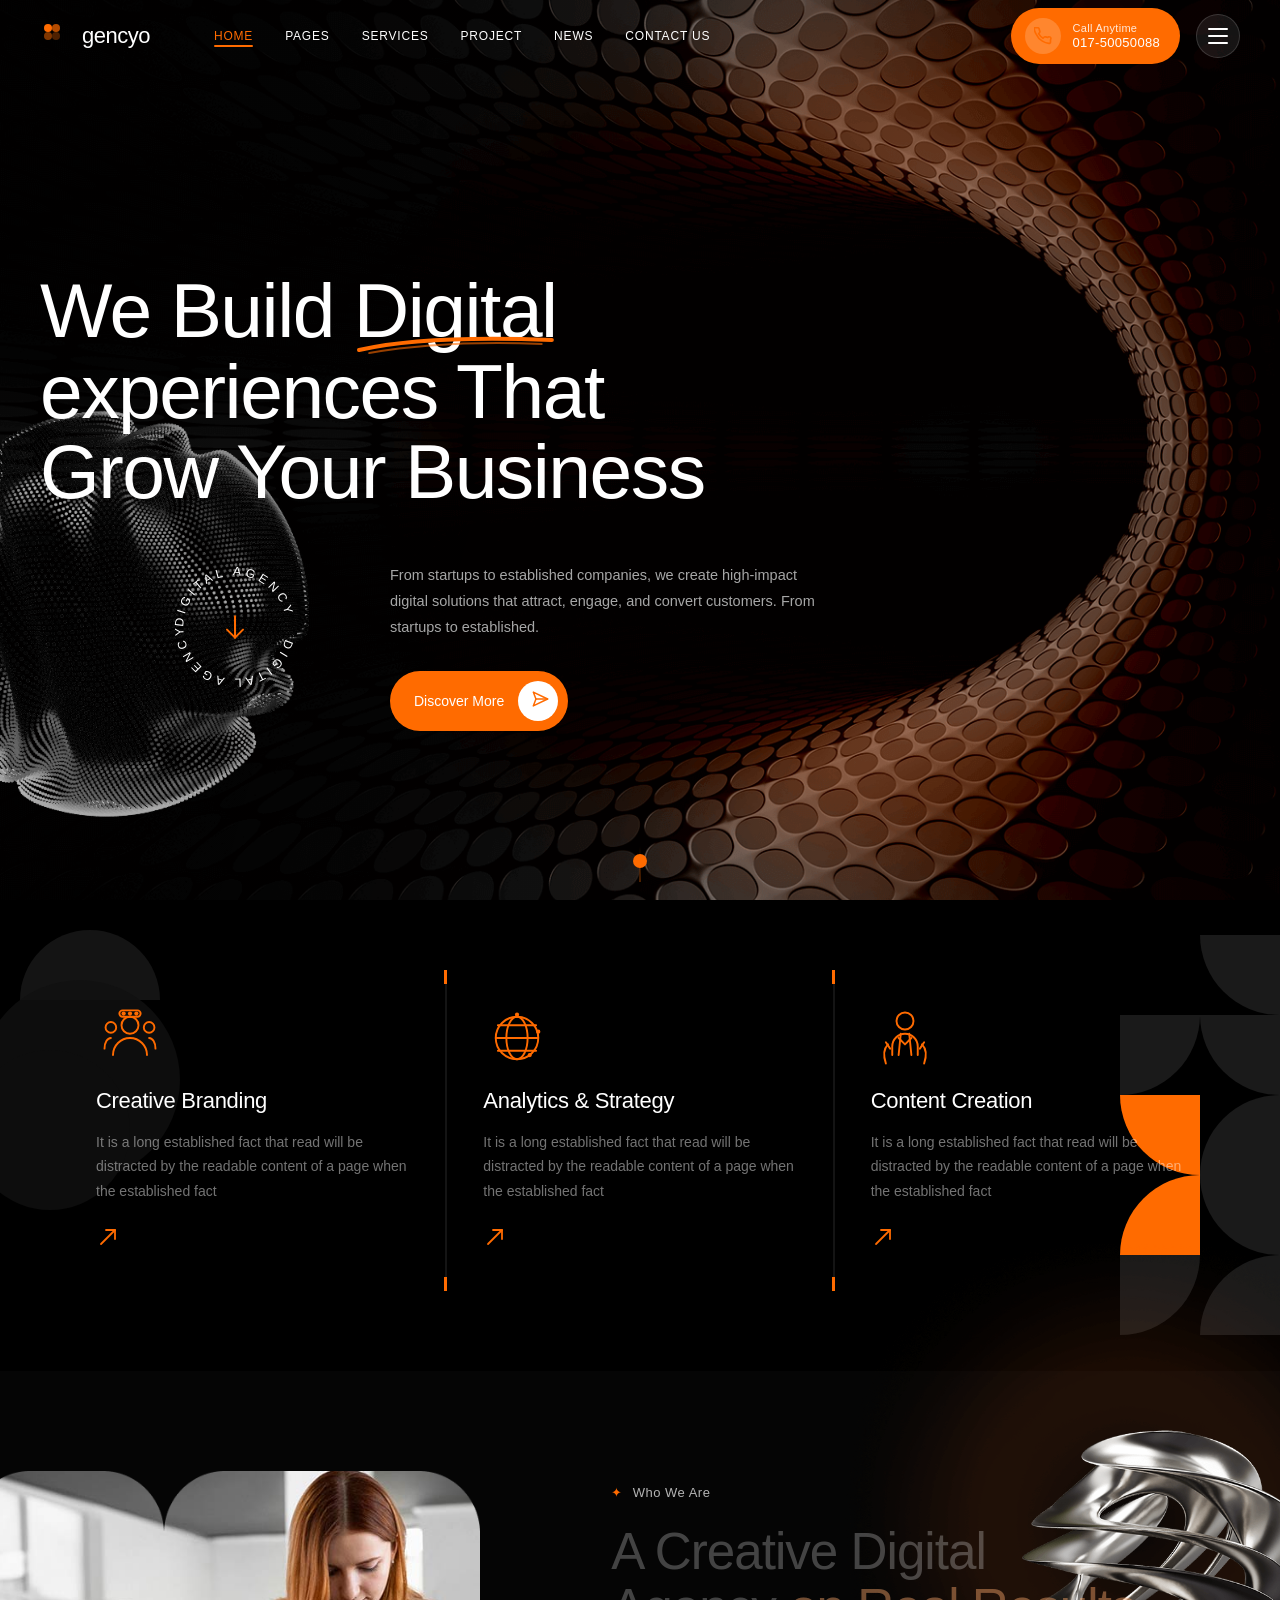
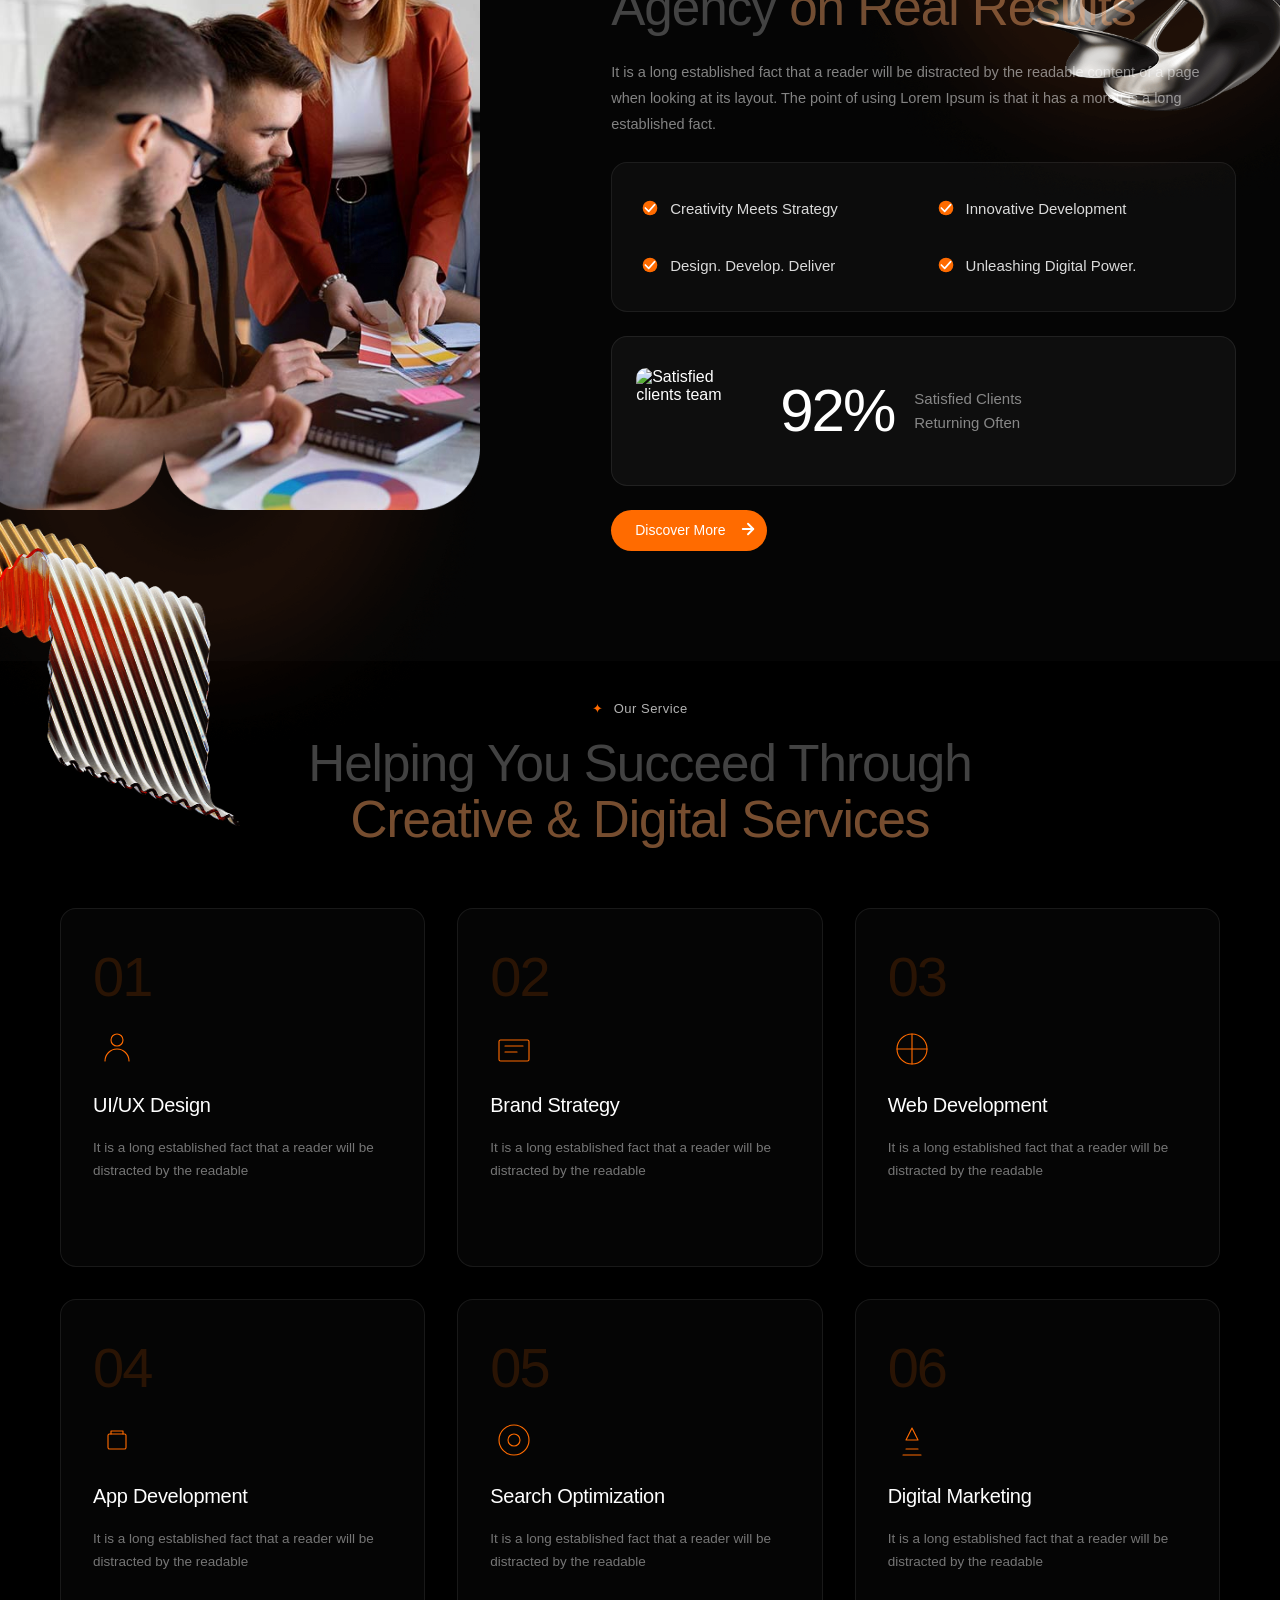
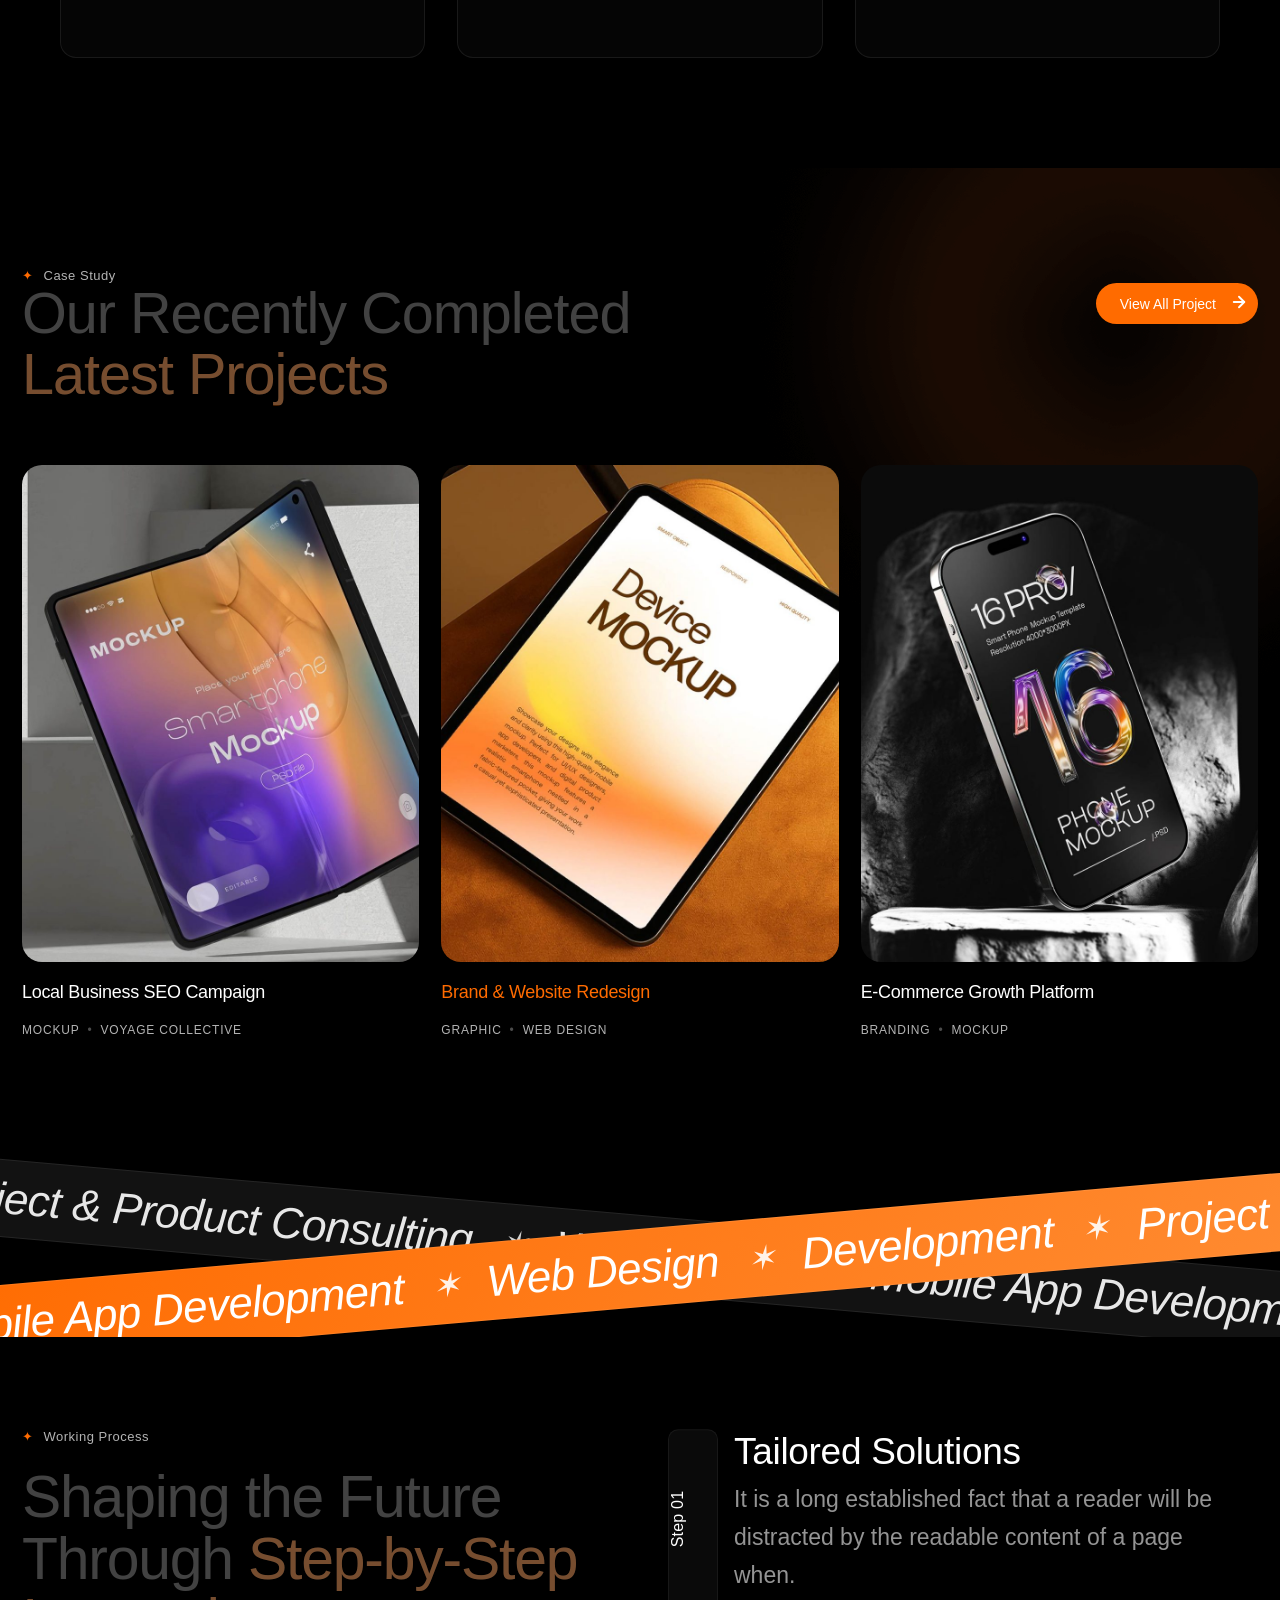
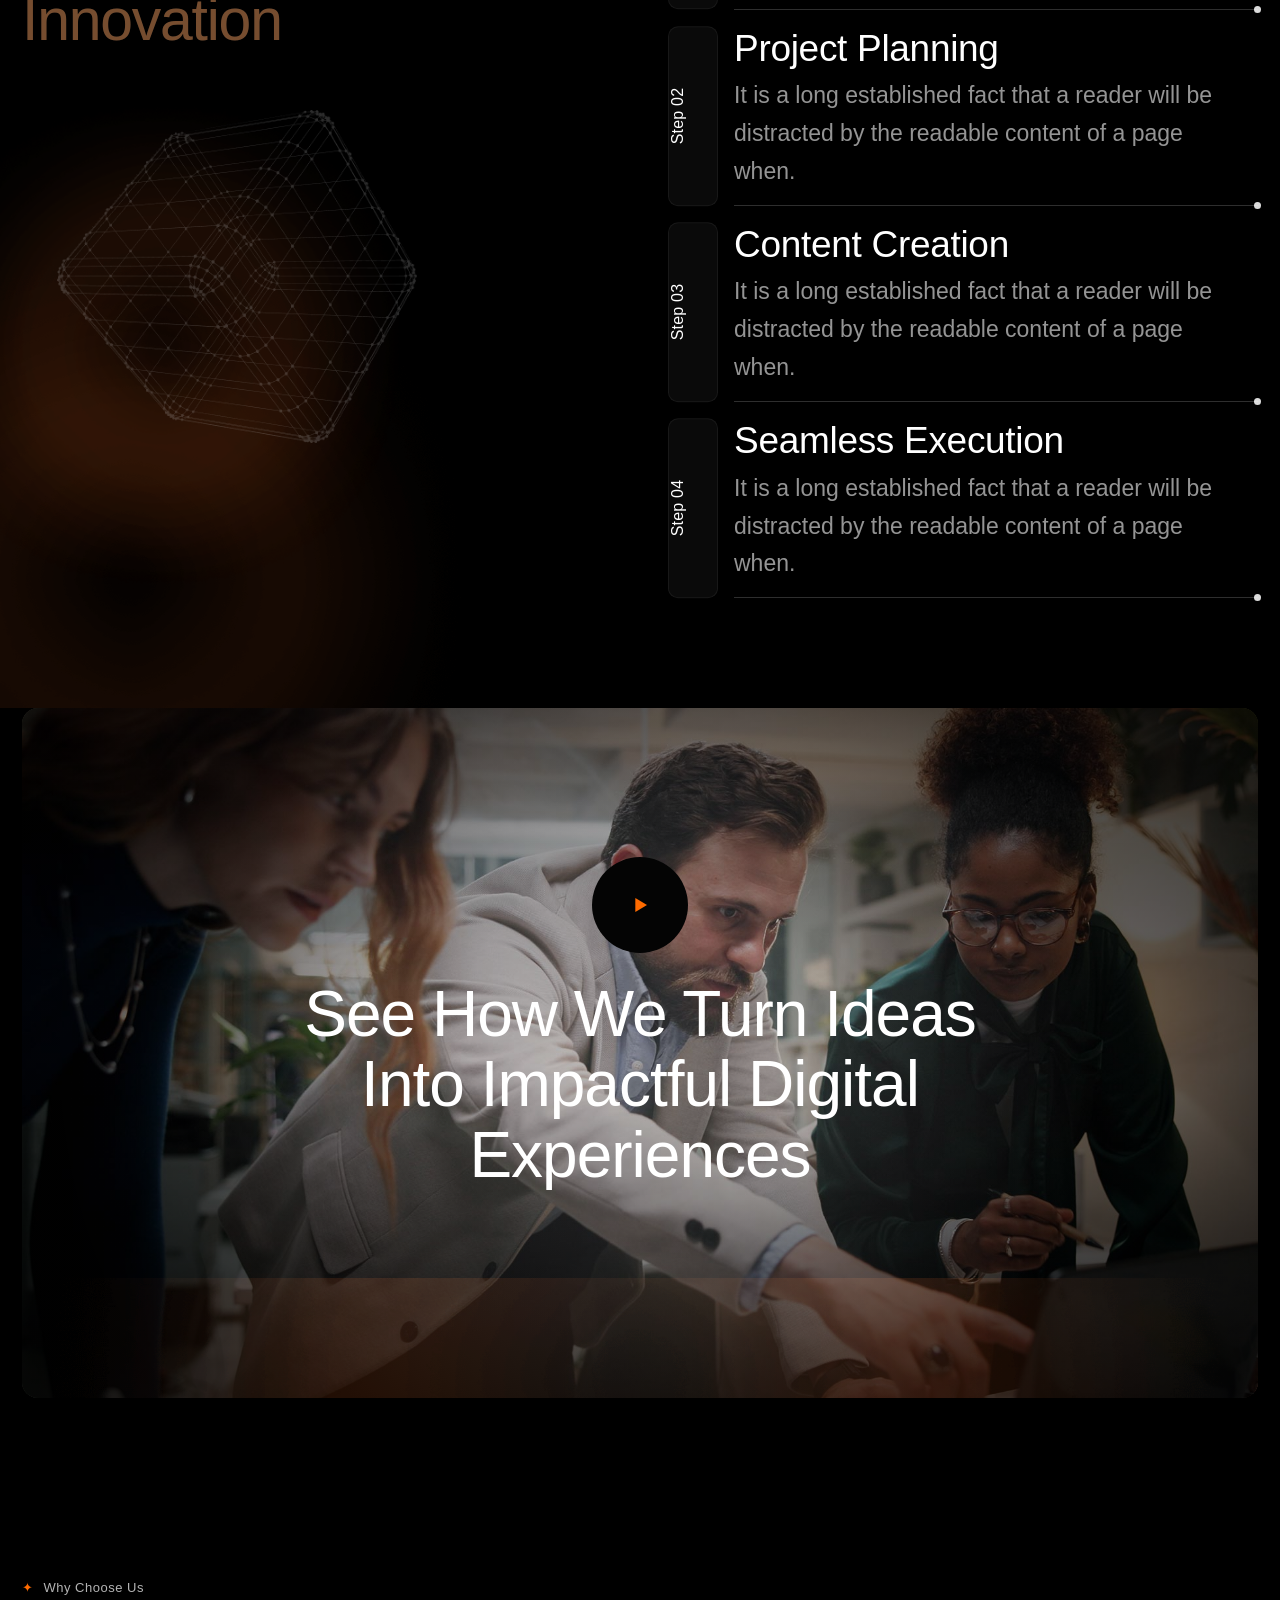
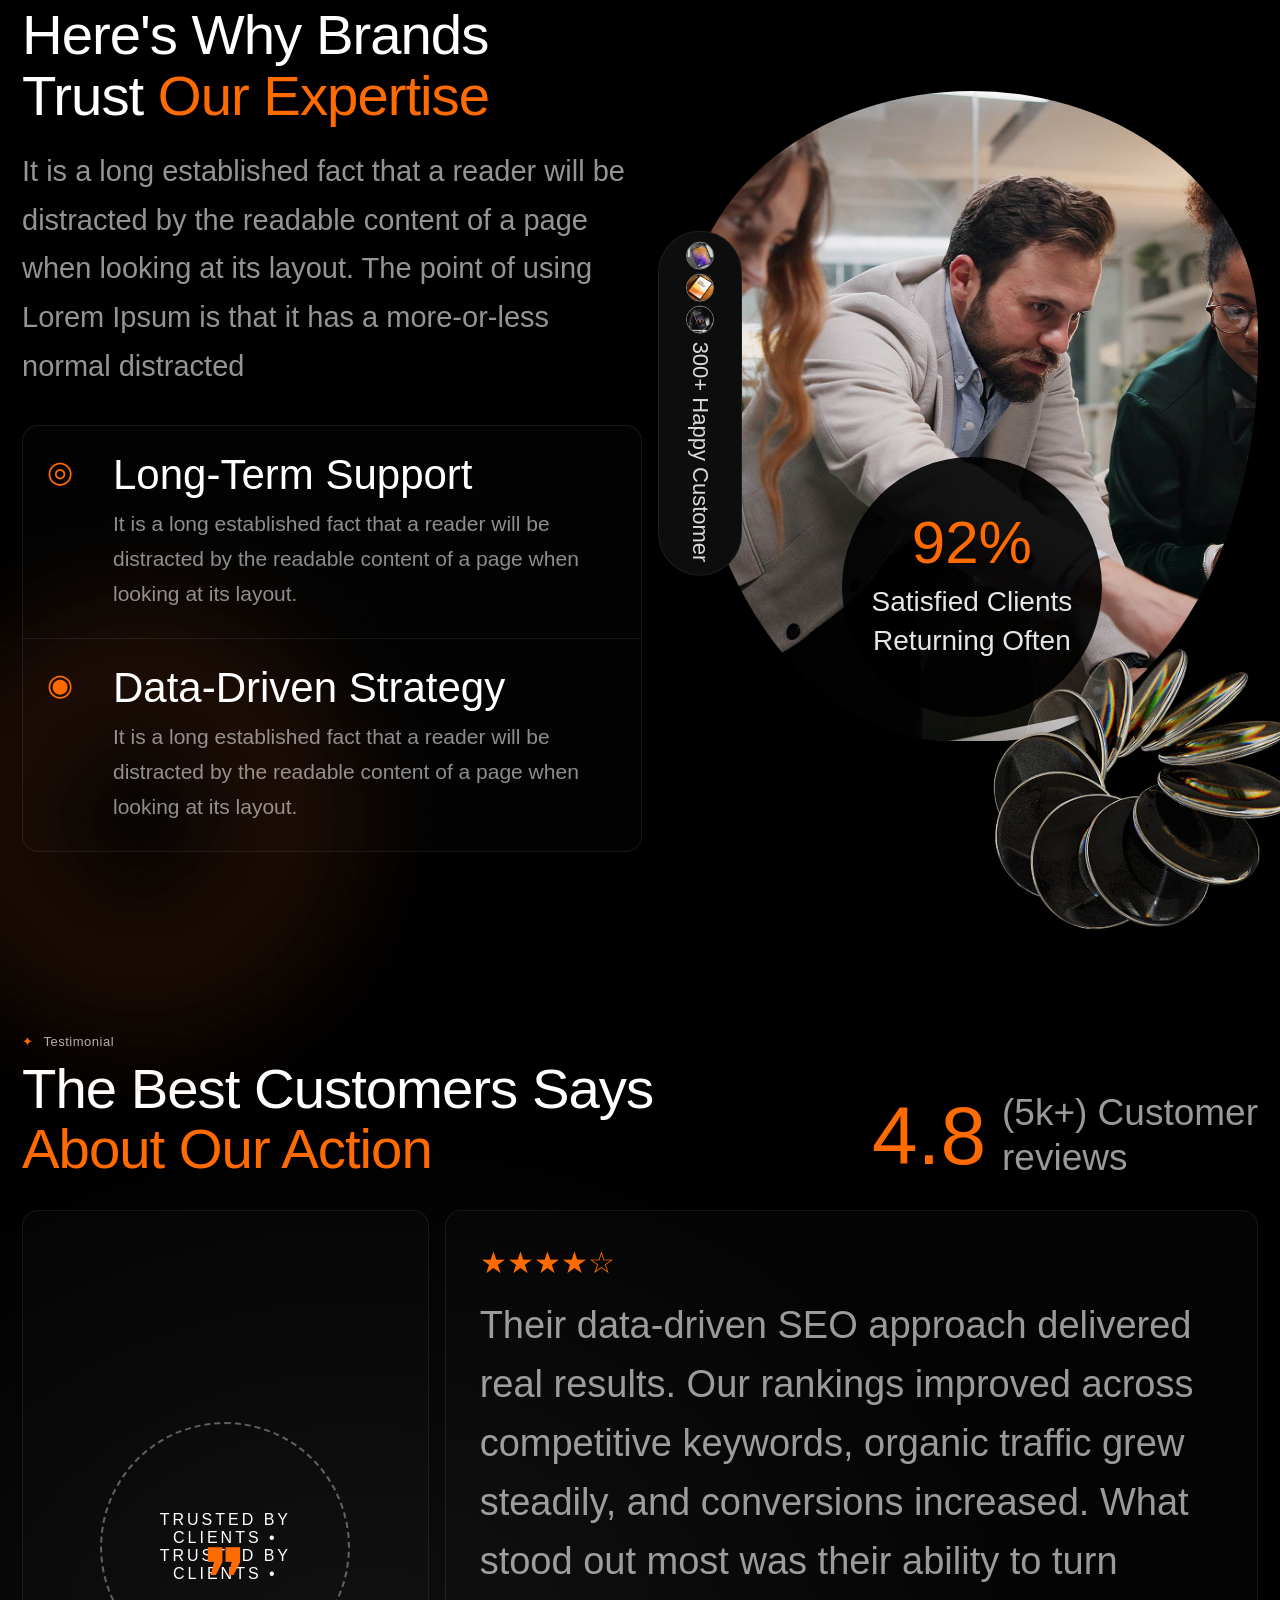
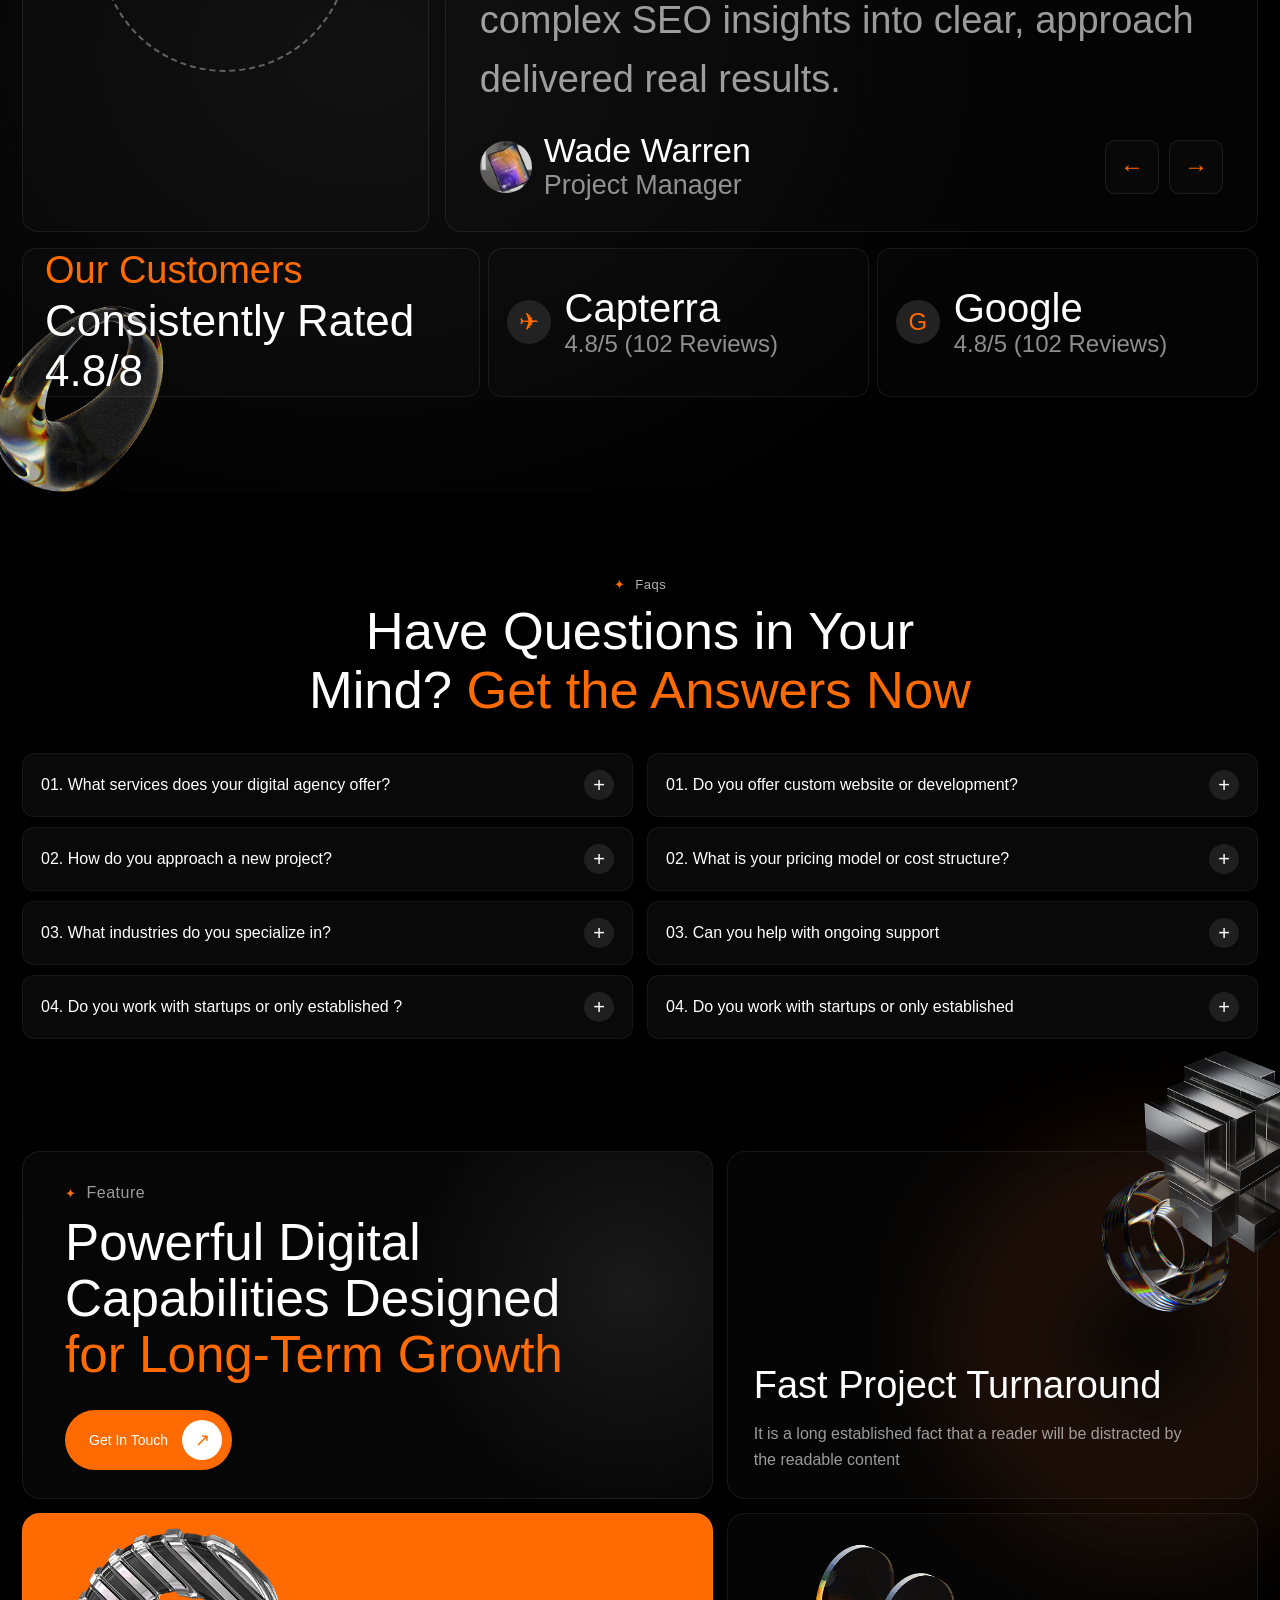
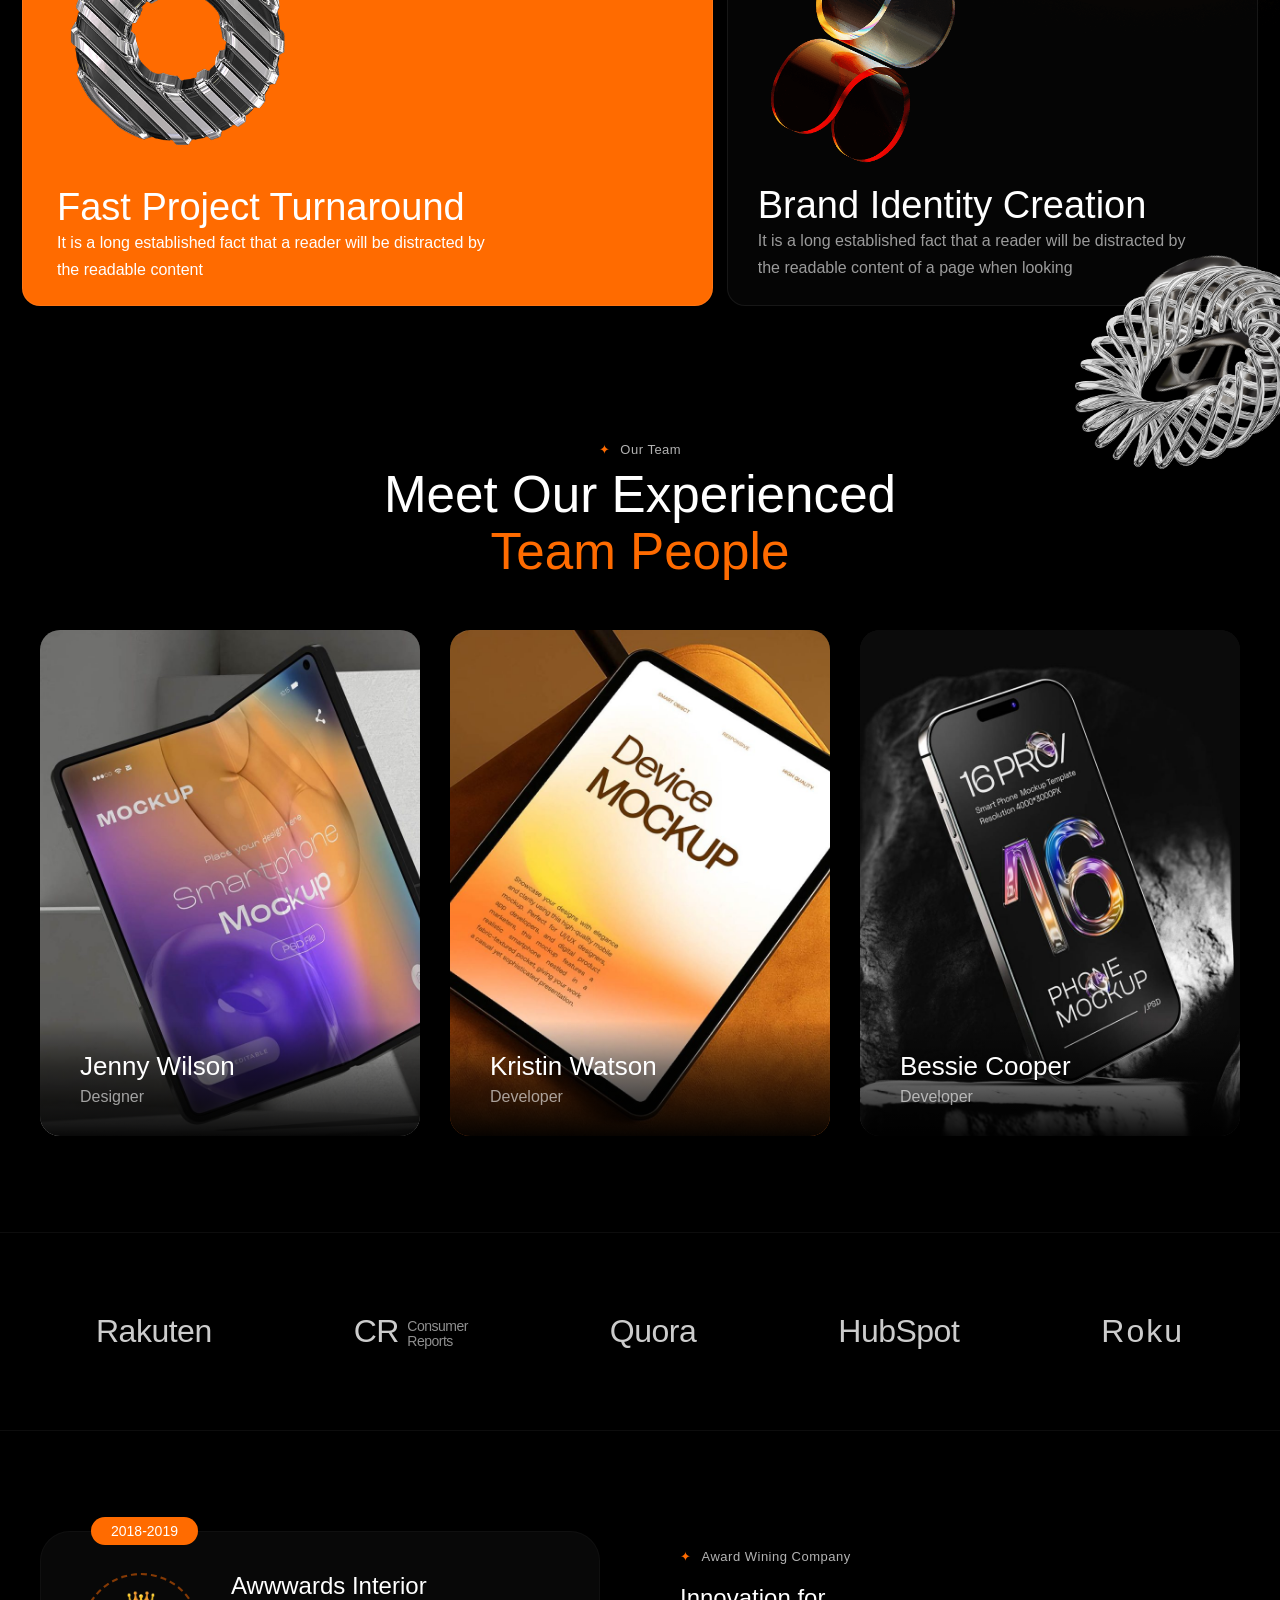
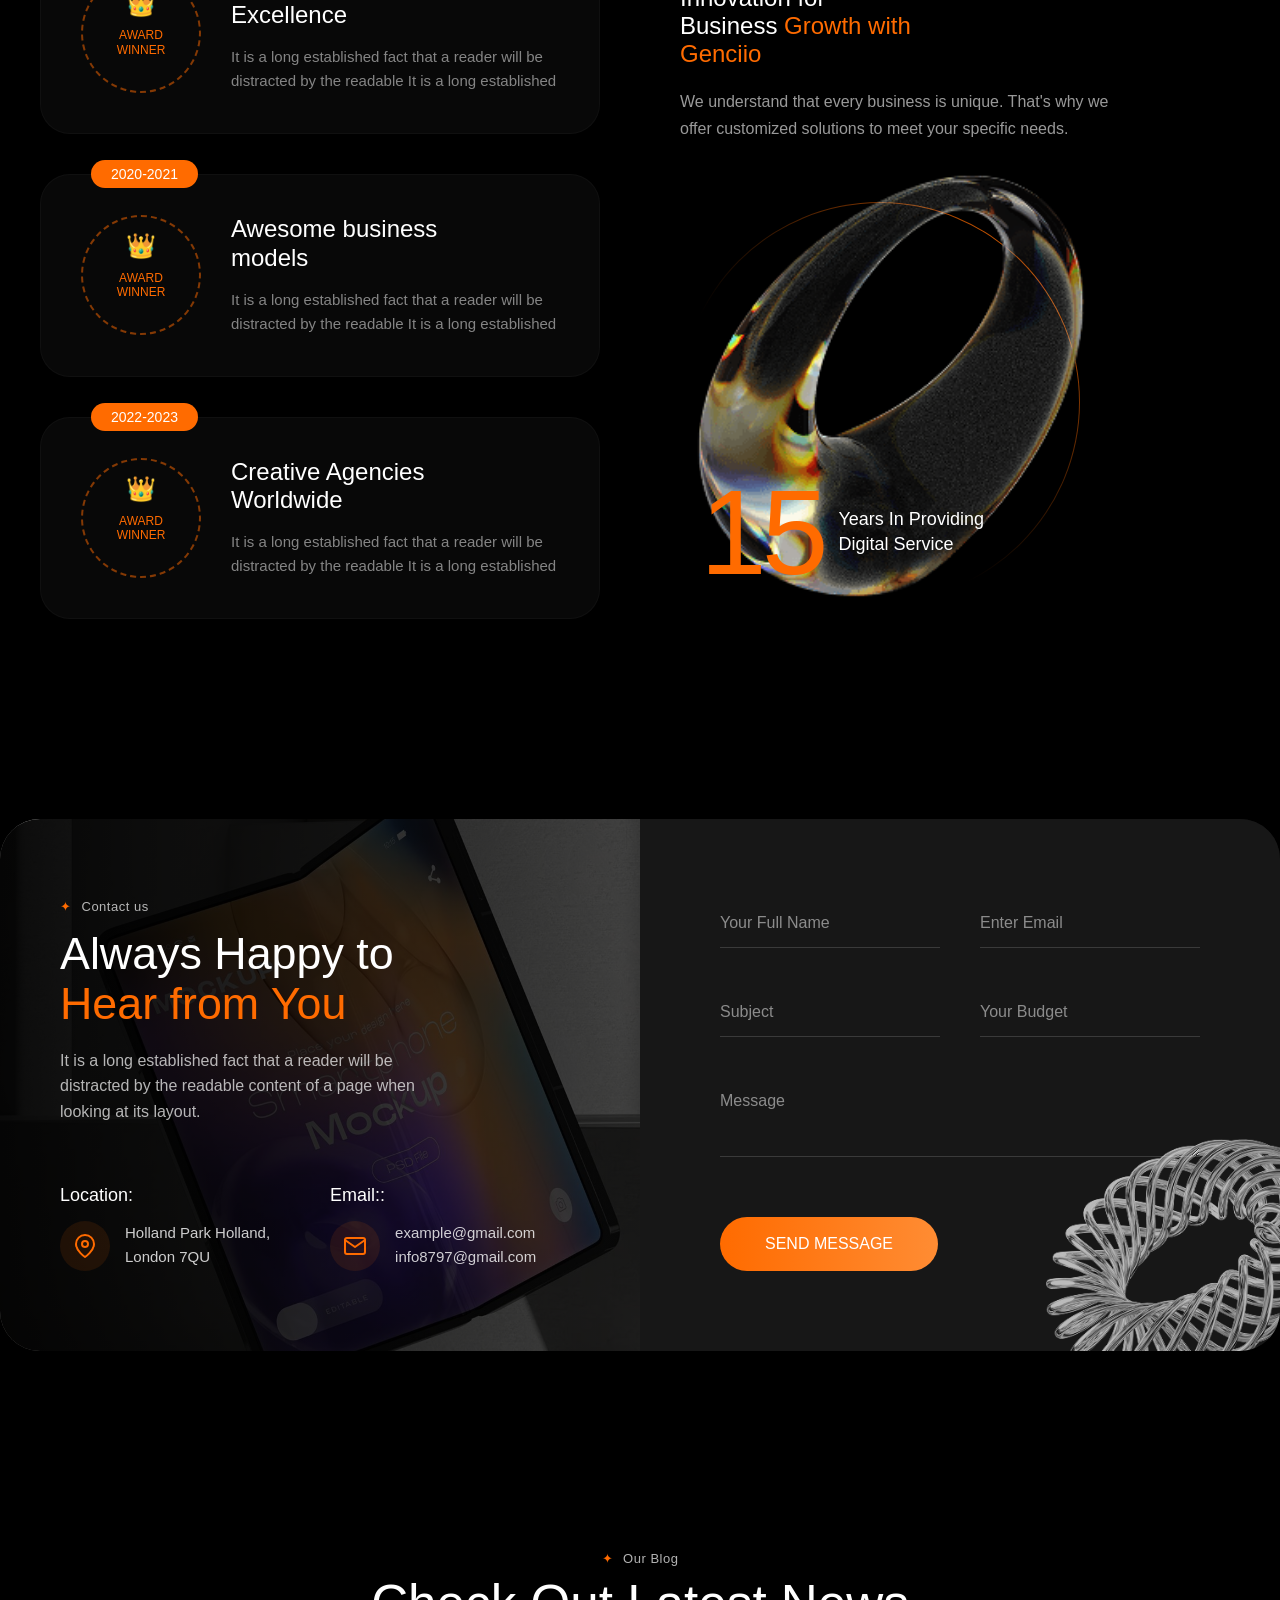
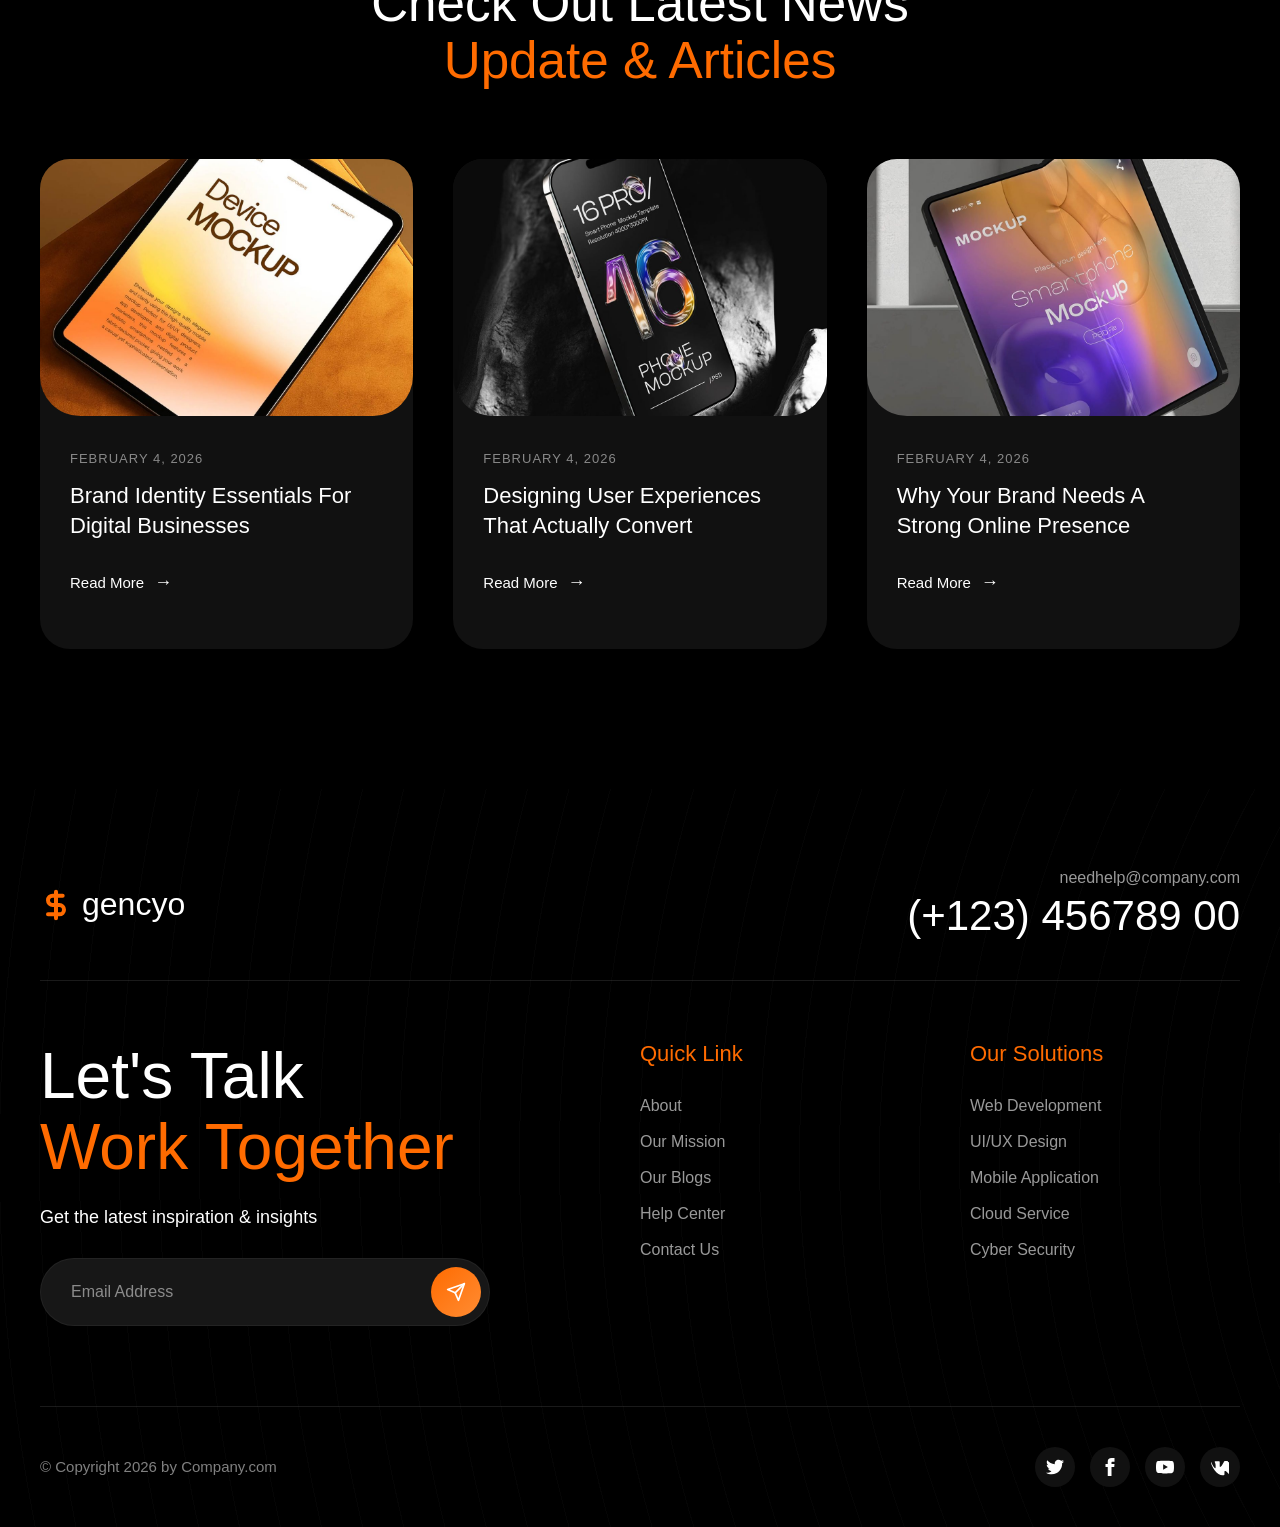
==== commit cd4051f9: "feat: initialize project structure with landing page, stylesheet, and assets" ====
--- a/public/index.html
+++ b/public/index.html
@@ -76,15 +76,17 @@
     </div>
 
     <div class="hero-container">
-      
+
       <!-- Top: Headline -->
       <h1 class="hero-heading" id="hero-heading">
         We Build <span class="highlight">
           Digital
           <!-- SVG curve for underline -->
-          <svg class="highlight-curve" viewBox="0 0 200 20" preserveAspectRatio="none" xmlns="http://www.w3.org/2000/svg">
-            <path d="M5,15 Q70,0 195,5" fill="none" stroke="#FF6B00" stroke-width="4" stroke-linecap="round"/>
-            <path d="M15,18 Q90,5 185,9" fill="none" stroke="#FF6B00" stroke-width="2" stroke-linecap="round" opacity="0.6"/>
+          <svg class="highlight-curve" viewBox="0 0 200 20" preserveAspectRatio="none"
+            xmlns="http://www.w3.org/2000/svg">
+            <path d="M5,15 Q70,0 195,5" fill="none" stroke="#FF6B00" stroke-width="4" stroke-linecap="round" />
+            <path d="M15,18 Q90,5 185,9" fill="none" stroke="#FF6B00" stroke-width="2" stroke-linecap="round"
+              opacity="0.6" />
           </svg>
         </span><br />
         experiences That<br />
@@ -120,14 +122,16 @@
         <!-- Right: Description + CTA -->
         <div class="hero-right">
           <p class="hero-desc" id="hero-desc">
-            From startups to established companies, we create high-impact digital solutions that attract, engage, and convert customers. From startups to established.
+            From startups to established companies, we create high-impact digital solutions that attract, engage, and
+            convert customers. From startups to established.
           </p>
           <a href="#" class="btn-discover" id="discover-btn">
             Discover More
             <span class="btn-arrow-white">
               <!-- Airplane Icon -->
               <svg width="18" height="18" viewBox="0 0 24 24" fill="none" stroke="#FF6B00" stroke-width="2"
-                stroke-linecap="round" stroke-linejoin="round" style="transform: rotate(45deg); margin-left: -2px; margin-bottom: 2px;">
+                stroke-linecap="round" stroke-linejoin="round"
+                style="transform: rotate(45deg); margin-left: -2px; margin-bottom: 2px;">
                 <path d="M22 2L11 13" />
                 <path d="M22 2L15 22L11 13L2 9L22 2Z" />
               </svg>
@@ -150,22 +154,32 @@
     <!-- Decorative shapes -->
     <div class="services-deco-left">
       <svg width="240" height="380" viewBox="0 0 240 380" fill="none">
-         <!-- Very dark semi-circle top -->
-         <path d="M40 120 A 70 70 0 0 1 180 120 Z" fill="#141414"></path>
-         <!-- Large circular shape middle -->
-         <circle cx="100" cy="200" r="100" fill="#111111" opacity="0.8"></circle>
-         <!-- Dark circle bottom -->
-         <circle cx="70" cy="250" r="80" fill="#0d0d0d"></circle>
+        <!-- Very dark semi-circle top -->
+        <path d="M40 120 A 70 70 0 0 1 180 120 Z" fill="#141414"></path>
+        <!-- Large circular shape middle -->
+        <circle cx="100" cy="200" r="100" fill="#111111" opacity="0.8"></circle>
+        <!-- Dark circle bottom -->
+        <circle cx="70" cy="250" r="80" fill="#0d0d0d"></circle>
       </svg>
     </div>
-    
+
     <div class="services-deco-right">
       <div class="grid-decor">
-        <!-- Row 1 --><div></div> <div class="decor-card dark bl"></div>
-        <!-- Row 2 --><div class="decor-card dark br"></div> <div class="decor-card dark bl"></div>
-        <!-- Row 3 --><div class="decor-card orange bl"></div> <div class="decor-card dark tl"></div>
-        <!-- Row 4 --><div class="decor-card orange tl"></div> <div class="decor-card dark bl"></div>
-        <!-- Row 5 --><div class="decor-card dark br"></div> <div class="decor-card dark tl"></div>
+        <!-- Row 1 -->
+        <div></div>
+        <div class="decor-card dark bl"></div>
+        <!-- Row 2 -->
+        <div class="decor-card dark br"></div>
+        <div class="decor-card dark bl"></div>
+        <!-- Row 3 -->
+        <div class="decor-card orange bl"></div>
+        <div class="decor-card dark tl"></div>
+        <!-- Row 4 -->
+        <div class="decor-card orange tl"></div>
+        <div class="decor-card dark bl"></div>
+        <!-- Row 5 -->
+        <div class="decor-card dark br"></div>
+        <div class="decor-card dark tl"></div>
       </div>
     </div>
 
@@ -406,7 +420,8 @@
         <div class="service-grid-card">
           <div class="card-number">01</div>
           <div class="card-icon">
-            <svg width="48" height="48" viewBox="0 0 64 64" fill="none" stroke="#FF6B00" stroke-width="1.5" stroke-linecap="round" stroke-linejoin="round">
+            <svg width="48" height="48" viewBox="0 0 64 64" fill="none" stroke="#FF6B00" stroke-width="1.5"
+              stroke-linecap="round" stroke-linejoin="round">
               <circle cx="32" cy="20" r="8" />
               <path d="M16 48c0-8.837 7.163-16 16-16s16 7.163 16 16" />
             </svg>
@@ -420,7 +435,8 @@
         <div class="service-grid-card">
           <div class="card-number">02</div>
           <div class="card-icon">
-            <svg width="48" height="48" viewBox="0 0 64 64" fill="none" stroke="#FF6B00" stroke-width="1.5" stroke-linecap="round" stroke-linejoin="round">
+            <svg width="48" height="48" viewBox="0 0 64 64" fill="none" stroke="#FF6B00" stroke-width="1.5"
+              stroke-linecap="round" stroke-linejoin="round">
               <rect x="12" y="20" width="40" height="28" rx="2" />
               <path d="M20 28h24" />
               <path d="M20 36h16" />
@@ -435,7 +451,8 @@
         <div class="service-grid-card">
           <div class="card-number">03</div>
           <div class="card-icon">
-            <svg width="48" height="48" viewBox="0 0 64 64" fill="none" stroke="#FF6B00" stroke-width="1.5" stroke-linecap="round" stroke-linejoin="round">
+            <svg width="48" height="48" viewBox="0 0 64 64" fill="none" stroke="#FF6B00" stroke-width="1.5"
+              stroke-linecap="round" stroke-linejoin="round">
               <circle cx="32" cy="32" r="20" />
               <path d="M32 12v40M12 32h40" />
             </svg>
@@ -449,7 +466,8 @@
         <div class="service-grid-card">
           <div class="card-number">04</div>
           <div class="card-icon">
-            <svg width="48" height="48" viewBox="0 0 64 64" fill="none" stroke="#FF6B00" stroke-width="1.5" stroke-linecap="round" stroke-linejoin="round">
+            <svg width="48" height="48" viewBox="0 0 64 64" fill="none" stroke="#FF6B00" stroke-width="1.5"
+              stroke-linecap="round" stroke-linejoin="round">
               <rect x="20" y="24" width="24" height="20" rx="2" />
               <path d="M24 24v-4h16v4" />
             </svg>
@@ -463,7 +481,8 @@
         <div class="service-grid-card">
           <div class="card-number">05</div>
           <div class="card-icon">
-            <svg width="48" height="48" viewBox="0 0 64 64" fill="none" stroke="#FF6B00" stroke-width="1.5" stroke-linecap="round" stroke-linejoin="round">
+            <svg width="48" height="48" viewBox="0 0 64 64" fill="none" stroke="#FF6B00" stroke-width="1.5"
+              stroke-linecap="round" stroke-linejoin="round">
               <path d="M32 12c-11 0-20 9-20 20s9 20 20 20 20-9 20-20-9-20-20-20z" />
               <circle cx="32" cy="32" r="8" />
             </svg>
@@ -477,7 +496,8 @@
         <div class="service-grid-card">
           <div class="card-number">06</div>
           <div class="card-icon">
-            <svg width="48" height="48" viewBox="0 0 64 64" fill="none" stroke="#FF6B00" stroke-width="1.5" stroke-linecap="round" stroke-linejoin="round">
+            <svg width="48" height="48" viewBox="0 0 64 64" fill="none" stroke="#FF6B00" stroke-width="1.5"
+              stroke-linecap="round" stroke-linejoin="round">
               <path d="M32 16l8 16h-16z" />
               <path d="M24 44h16M20 52h24" />
             </svg>
@@ -507,7 +527,8 @@
         <a href="#" class="btn-discover view-all-btn" id="view-all-projects">
           View All Project
           <span class="btn-arrow">
-            <svg width="18" height="18" viewBox="0 0 24 24" fill="none" stroke="currentColor" stroke-width="2.5" stroke-linecap="round" stroke-linejoin="round">
+            <svg width="18" height="18" viewBox="0 0 24 24" fill="none" stroke="currentColor" stroke-width="2.5"
+              stroke-linecap="round" stroke-linejoin="round">
               <line x1="5" y1="12" x2="19" y2="12" />
               <polyline points="12 5 19 12 12 19" />
             </svg>
@@ -535,7 +556,8 @@
           <div class="project-image">
             <img src="img2.jpg" alt="Brand & Website Redesign" />
             <div class="project-overlay">
-              <svg width="48" height="48" viewBox="0 0 24 24" fill="none" stroke="#FF6B00" stroke-width="2" stroke-linecap="round" stroke-linejoin="round">
+              <svg width="48" height="48" viewBox="0 0 24 24" fill="none" stroke="#FF6B00" stroke-width="2"
+                stroke-linecap="round" stroke-linejoin="round">
                 <line x1="5" y1="12" x2="19" y2="12" />
                 <polyline points="12 5 19 12 12 19" />
               </svg>
@@ -657,28 +679,32 @@
           <div class="step-tag">Step 01</div>
           <div class="step-body">
             <h3 class="step-title">Tailored Solutions</h3>
-            <p class="step-desc">It is a long established fact that a reader will be distracted by the readable content of a page when.</p>
+            <p class="step-desc">It is a long established fact that a reader will be distracted by the readable content
+              of a page when.</p>
           </div>
         </article>
         <article class="process-step">
           <div class="step-tag">Step 02</div>
           <div class="step-body">
             <h3 class="step-title">Project Planning</h3>
-            <p class="step-desc">It is a long established fact that a reader will be distracted by the readable content of a page when.</p>
+            <p class="step-desc">It is a long established fact that a reader will be distracted by the readable content
+              of a page when.</p>
           </div>
         </article>
         <article class="process-step">
           <div class="step-tag">Step 03</div>
           <div class="step-body">
             <h3 class="step-title">Content Creation</h3>
-            <p class="step-desc">It is a long established fact that a reader will be distracted by the readable content of a page when.</p>
+            <p class="step-desc">It is a long established fact that a reader will be distracted by the readable content
+              of a page when.</p>
           </div>
         </article>
         <article class="process-step">
           <div class="step-tag">Step 04</div>
           <div class="step-body">
             <h3 class="step-title">Seamless Execution</h3>
-            <p class="step-desc">It is a long established fact that a reader will be distracted by the readable content of a page when.</p>
+            <p class="step-desc">It is a long established fact that a reader will be distracted by the readable content
+              of a page when.</p>
           </div>
         </article>
       </div>
@@ -719,7 +745,8 @@
           Trust <span class="accent-orange">Our Expertise</span>
         </h2>
         <p class="why-desc">
-          It is a long established fact that a reader will be distracted by the readable content of a page when looking at its layout. The point of using Lorem Ipsum is that it has a more-or-less normal distracted
+          It is a long established fact that a reader will be distracted by the readable content of a page when looking
+          at its layout. The point of using Lorem Ipsum is that it has a more-or-less normal distracted
         </p>
 
         <div class="why-cards">
@@ -727,7 +754,8 @@
             <div class="why-card-icon">◎</div>
             <div>
               <h3 class="why-card-title">Long-Term Support</h3>
-              <p class="why-card-desc">It is a long established fact that a reader will be distracted by the readable content of a page when looking at its layout.</p>
+              <p class="why-card-desc">It is a long established fact that a reader will be distracted by the readable
+                content of a page when looking at its layout.</p>
             </div>
           </article>
 
@@ -735,7 +763,8 @@
             <div class="why-card-icon">◉</div>
             <div>
               <h3 class="why-card-title">Data-Driven Strategy</h3>
-              <p class="why-card-desc">It is a long established fact that a reader will be distracted by the readable content of a page when looking at its layout.</p>
+              <p class="why-card-desc">It is a long established fact that a reader will be distracted by the readable
+                content of a page when looking at its layout.</p>
             </div>
           </article>
         </div>
@@ -799,7 +828,9 @@
         <div class="review-card">
           <div class="review-stars">★★★★☆</div>
           <p class="review-text">
-            Their data-driven SEO approach delivered real results. Our rankings improved across competitive keywords, organic traffic grew steadily, and conversions increased. What stood out most was their ability to turn complex SEO insights into clear, approach delivered real results.
+            Their data-driven SEO approach delivered real results. Our rankings improved across competitive keywords,
+            organic traffic grew steadily, and conversions increased. What stood out most was their ability to turn
+            complex SEO insights into clear, approach delivered real results.
           </p>
           <div class="review-footer">
             <div class="review-author">
@@ -851,16 +882,24 @@
 
       <div class="faq-grid">
         <div class="faq-col">
-          <button class="faq-item"><span>01. What services does your digital agency offer?</span><span class="faq-plus">+</span></button>
-          <button class="faq-item"><span>02. How do you approach a new project?</span><span class="faq-plus">+</span></button>
-          <button class="faq-item"><span>03. What industries do you specialize in?</span><span class="faq-plus">+</span></button>
-          <button class="faq-item"><span>04. Do you work with startups or only established ?</span><span class="faq-plus">+</span></button>
+          <button class="faq-item"><span>01. What services does your digital agency offer?</span><span
+              class="faq-plus">+</span></button>
+          <button class="faq-item"><span>02. How do you approach a new project?</span><span
+              class="faq-plus">+</span></button>
+          <button class="faq-item"><span>03. What industries do you specialize in?</span><span
+              class="faq-plus">+</span></button>
+          <button class="faq-item"><span>04. Do you work with startups or only established ?</span><span
+              class="faq-plus">+</span></button>
         </div>
         <div class="faq-col">
-          <button class="faq-item"><span>01. Do you offer custom website or development?</span><span class="faq-plus">+</span></button>
-          <button class="faq-item"><span>02. What is your pricing model or cost structure?</span><span class="faq-plus">+</span></button>
-          <button class="faq-item"><span>03. Can you help with ongoing support</span><span class="faq-plus">+</span></button>
-          <button class="faq-item"><span>04. Do you work with startups or only established</span><span class="faq-plus">+</span></button>
+          <button class="faq-item"><span>01. Do you offer custom website or development?</span><span
+              class="faq-plus">+</span></button>
+          <button class="faq-item"><span>02. What is your pricing model or cost structure?</span><span
+              class="faq-plus">+</span></button>
+          <button class="faq-item"><span>03. Can you help with ongoing support</span><span
+              class="faq-plus">+</span></button>
+          <button class="faq-item"><span>04. Do you work with startups or only established</span><span
+              class="faq-plus">+</span></button>
         </div>
       </div>
     </div>
@@ -869,7 +908,7 @@
   <!-- ═══════════ FEATURE GRID SECTION ═══════════ -->
   <section class="capabilities" id="capabilities">
     <div class="capabilities-glow"></div>
-    <img src="charcel3.png" alt="" class="capabilities-deco-top" />
+    <img src="charcel6.png" alt="" class="capabilities-deco-top" />
     <img src="charcel3.png" alt="" class="capabilities-deco-bottom" />
 
     <div class="capabilities-container">
@@ -887,24 +926,310 @@
       </div>
 
       <div class="cap-card cap-card--text">
-        <img src="charcel3.png" alt="" class="cap-image-top" />
+        <img src="charcel7.png" alt="" class="cap-image-top" />
         <h3>Fast Project Turnaround</h3>
         <p>It is a long established fact that a reader will be distracted by the readable content</p>
       </div>
 
       <div class="cap-card cap-card--orange">
-        <img src="charcel3.png" alt="" class="cap-image-ring" />
+        <img src="charcel8.png" alt="" class="cap-image-ring" />
         <h3>Fast Project Turnaround</h3>
         <p>It is a long established fact that a reader will be distracted by the readable content</p>
       </div>
 
       <div class="cap-card cap-card--dark">
-        <img src="Mask-group-1.jpg" alt="" class="cap-image-dual" />
+        <img src="charcel9.png" alt="" class="cap-image-dual" />
         <h3>Brand Identity Creation</h3>
-        <p>It is a long established fact that a reader will be distracted by the readable content of a page when looking</p>
-      </div>
-    </div>
-  </section>
+        <p>It is a long established fact that a reader will be distracted by the readable content of a page when looking
+        </p>
+      </div>
+    </div>
+  </section>
+
+  <!-- ═══════════ TEAMS SECTION ═══════════ -->
+  <section class="team-section" id="team">
+    <img src="charcel10.png" alt="" class="team-deco-right" />
+    <div class="team-container">
+      <div class="team-header">
+        <p class="section-label team-label"><span class="label-icon">✦</span> Our Team</p>
+        <h2 class="team-heading">
+          Meet Our Experienced<br />
+          <span class="accent-orange">Team People</span>
+        </h2>
+      </div>
+      <div class="team-grid">
+        <div class="team-card">
+          <div class="team-img-wrap">
+            <img src="img1.jpg" alt="Jenny Wilson" class="team-img" />
+          </div>
+          <div class="team-info">
+            <h3 class="team-name">Jenny Wilson</h3>
+            <p class="team-role">Designer</p>
+          </div>
+        </div>
+        <div class="team-card">
+          <div class="team-img-wrap">
+            <img src="img2.jpg" alt="Kristin Watson" class="team-img" />
+          </div>
+          <div class="team-info">
+            <h3 class="team-name">Kristin Watson</h3>
+            <p class="team-role">Developer</p>
+          </div>
+        </div>
+        <div class="team-card">
+          <div class="team-img-wrap">
+            <img src="img3.jpg" alt="Bessie Cooper" class="team-img" />
+          </div>
+          <div class="team-info">
+            <h3 class="team-name">Bessie Cooper</h3>
+            <p class="team-role">Developer</p>
+          </div>
+        </div>
+      </div>
+    </div>
+  </section>
+
+  <!-- ═══════════ LOGO BANNER SECTION ═══════════ -->
+  <section class="logo-banner">
+    <div class="logo-banner-track">
+      <h3 class="logo-dummy">Rakuten</h3>
+      <h3 class="logo-dummy logo-small">CR <span class="cr-text">Consumer<br>Reports</span></h3>
+      <h3 class="logo-dummy logo-serif">Quora</h3>
+      <h3 class="logo-dummy">HubSpot</h3>
+      <h3 class="logo-dummy logo-wide">Roku</h3>
+    </div>
+  </section>
+
+  <!-- ═══════════ AWARDS & INNOVATION SECTION ═══════════ -->
+  <section class="awards-section" id="awards">
+    <div class="awards-container">
+      
+      <!-- Left side: Awards list -->
+      <div class="awards-left">
+        <div class="award-card">
+          <div class="award-year">2018-2019</div>
+          <div class="award-icon"><div class="award-seal">AWARD<br>WINNER</div></div>
+          <div class="award-content">
+            <h3 class="award-title">Awwwards Interior<br>Excellence</h3>
+            <p class="award-desc">It is a long established fact that a reader will be distracted by the readable It is a long established</p>
+          </div>
+        </div>
+        
+        <div class="award-card">
+          <div class="award-year">2020-2021</div>
+          <div class="award-icon"><div class="award-seal">AWARD<br>WINNER</div></div>
+          <div class="award-content">
+            <h3 class="award-title">Awesome business<br>models</h3>
+            <p class="award-desc">It is a long established fact that a reader will be distracted by the readable It is a long established</p>
+          </div>
+        </div>
+        
+        <div class="award-card">
+          <div class="award-year">2022-2023</div>
+          <div class="award-icon"><div class="award-seal">AWARD<br>WINNER</div></div>
+          <div class="award-content">
+            <h3 class="award-title">Creative Agencies<br>Worldwide</h3>
+            <p class="award-desc">It is a long established fact that a reader will be distracted by the readable It is a long established</p>
+          </div>
+        </div>
+      </div>
+      
+      <!-- Right side: Innovation text & graphic -->
+      <div class="awards-right">
+        <p class="section-label awards-label"><span class="label-icon">✦</span> Award Wining Company</p>
+        <h2 class="awards-heading">
+          Innovation for<br />
+          Business <span class="accent-orange">Growth with<br>Genciio</span>
+        </h2>
+        <p class="awards-text">
+          We understand that every business is unique. That's why we offer customized solutions to meet your specific needs.
+        </p>
+        
+        <!-- Large 15 Years Graphic -->
+        <div class="years-graphic">
+          <div class="years-circle">
+            <img src="charcel5.png" alt="" class="years-deco" />
+            <div class="years-text-box">
+              <span class="years-num">15</span>
+              <span class="years-text">Years In Providing<br>Digital Service</span>
+            </div>
+          </div>
+        </div>
+      </div>
+      
+    </div>
+  </section>
+
+  <!-- ═══════════ CONTACT US SECTION ═══════════ -->
+  <section class="contact-section" id="contact">
+    <div class="contact-container">
+      
+      <div class="contact-left">
+        <img src="img1.jpg" alt="Team Discussion" class="contact-bg-img" />
+        <div class="contact-left-overlay"></div>
+        <div class="contact-left-content">
+          <p class="section-label contact-label"><span class="label-icon">✦</span> Contact us</p>
+          <h2 class="contact-heading">
+            Always Happy to<br />
+            <span class="accent-orange">Hear from You</span>
+          </h2>
+          <p class="contact-desc">
+            It is a long established fact that a reader will be distracted by the readable content of a page when looking at its layout.
+          </p>
+          
+          <div class="contact-info-blocks">
+            <div class="contact-info-item">
+              <h4>Location:</h4>
+              <div class="info-row">
+                <span class="info-icon">
+                  <svg width="24" height="24" viewBox="0 0 24 24" fill="none" stroke="#FF6B00" stroke-width="2" stroke-linecap="round" stroke-linejoin="round"><path d="M21 10c0 7-9 13-9 13s-9-6-9-13a9 9 0 0 1 18 0z"></path><circle cx="12" cy="10" r="3"></circle></svg>
+                </span>
+                <p>Holland Park Holland,<br>London 7QU</p>
+              </div>
+            </div>
+            <div class="contact-info-item">
+              <h4>Email::</h4>
+              <div class="info-row">
+                <span class="info-icon">
+                  <svg width="24" height="24" viewBox="0 0 24 24" fill="none" stroke="#FF6B00" stroke-width="2" stroke-linecap="round" stroke-linejoin="round"><path d="M4 4h16c1.1 0 2 .9 2 2v12c0 1.1-.9 2-2 2H4c-1.1 0-2-.9-2-2V6c0-1.1.9-2 2-2z"></path><polyline points="22,6 12,13 2,6"></polyline></svg>
+                </span>
+                <p>example@gmail.com<br>info8797@gmail.com</p>
+              </div>
+            </div>
+          </div>
+        </div>
+      </div>
+      
+      <div class="contact-right">
+        <form class="contact-form">
+          <div class="form-row">
+            <input type="text" placeholder="Your Full Name" class="form-input" />
+            <input type="email" placeholder="Enter Email" class="form-input" />
+          </div>
+          <div class="form-row">
+            <input type="text" placeholder="Subject" class="form-input" />
+            <input type="text" placeholder="Your Budget" class="form-input" />
+          </div>
+          <div class="form-row form-row-full">
+            <textarea placeholder="Message" class="form-input form-textarea"></textarea>
+          </div>
+          <button type="button" class="btn-submit">SEND MESSAGE</button>
+        </form>
+        <img src="charcel10.png" alt="" class="contact-deco-ring" />
+      </div>
+      
+    </div>
+  </section>
+
+  <!-- ═══════════ BLOG SECTION ═══════════ -->
+  <section class="blog-section" id="blog">
+    <p class="section-label blog-label"><span class="label-icon">✦</span> Our Blog</p>
+    <h2 class="blog-heading">
+      Check Out Latest News<br />
+      <span class="accent-orange">Update &amp; Articles</span>
+    </h2>
+    
+    <div class="blog-container">
+      <!-- Blog Card 1 -->
+      <div class="blog-card">
+        <div class="blog-img-wrap"><img src="img2.jpg" alt="Blog 1" /></div>
+        <div class="blog-content">
+          <div class="blog-date">FEBRUARY 4, 2026</div>
+          <h3 class="blog-title">Brand Identity Essentials For Digital Businesses</h3>
+          <a href="#" class="blog-read-more">Read More <span class="arrow-right">→</span></a>
+        </div>
+      </div>
+      
+      <!-- Blog Card 2 -->
+      <div class="blog-card">
+        <div class="blog-img-wrap"><img src="img3.jpg" alt="Blog 2" /></div>
+        <div class="blog-content">
+          <div class="blog-date">FEBRUARY 4, 2026</div>
+          <h3 class="blog-title">Designing User Experiences That Actually Convert</h3>
+          <a href="#" class="blog-read-more">Read More <span class="arrow-right">→</span></a>
+        </div>
+      </div>
+      
+      <!-- Blog Card 3 -->
+      <div class="blog-card">
+        <div class="blog-img-wrap"><img src="img1.jpg" alt="Blog 3" /></div>
+        <div class="blog-content">
+          <div class="blog-date">FEBRUARY 4, 2026</div>
+          <h3 class="blog-title">Why Your Brand Needs A Strong Online Presence</h3>
+          <a href="#" class="blog-read-more">Read More <span class="arrow-right">→</span></a>
+        </div>
+      </div>
+    </div>
+  </section>
+
+  <!-- ═══════════ FOOTER SECTION ═══════════ -->
+  <footer class="site-footer">
+    <div class="footer-bg-lines"></div>
+    <div class="footer-container">
+      
+      <!-- Footer Top -->
+      <div class="footer-top">
+        <div class="footer-logo">
+          <!-- We can use the text logo or an image if available -->
+          <h2 style="color: #fff; font-size: 32px; display: flex; align-items: center; gap: 10px;">
+            <svg width="32" height="32" viewBox="0 0 24 24" fill="none" stroke="#FF6B00" stroke-width="3" stroke-linecap="round" stroke-linejoin="round"><path d="M12 2v20M17 5H9.5a3.5 3.5 0 0 0 0 7h5a3.5 3.5 0 0 1 0 7H6"/></svg>
+            gencyo
+          </h2>
+        </div>
+        <div class="footer-contact-top">
+          <p>needhelp@company.com</p>
+          <h2>(+123) 456789 00</h2>
+        </div>
+      </div>
+
+      <!-- Footer Middle -->
+      <div class="footer-middle">
+        <div class="footer-col footer-col-main">
+          <h2>Let's Talk<br><span class="accent-orange">Work Together</span></h2>
+          <p class="newsletter-text">Get the latest inspiration &amp; insights</p>
+          <form class="newsletter-form">
+            <input type="email" placeholder="Email Address" required />
+            <button type="button" aria-label="Subscribe">
+              <svg width="20" height="20" viewBox="0 0 24 24" fill="none" stroke="#fff" stroke-width="2" stroke-linecap="round" stroke-linejoin="round"><line x1="22" y1="2" x2="11" y2="13"></line><polygon points="22 2 15 22 11 13 2 9 22 2"></polygon></svg>
+            </button>
+          </form>
+        </div>
+        
+        <div class="footer-col footer-links">
+          <h3>Quick Link</h3>
+          <ul>
+            <li><a href="#">About</a></li>
+            <li><a href="#">Our Mission</a></li>
+            <li><a href="#">Our Blogs</a></li>
+            <li><a href="#">Help Center</a></li>
+            <li><a href="#">Contact Us</a></li>
+          </ul>
+        </div>
+        
+        <div class="footer-col footer-links">
+          <h3>Our Solutions</h3>
+          <ul>
+            <li><a href="#">Web Development</a></li>
+            <li><a href="#">UI/UX Design</a></li>
+            <li><a href="#">Mobile Application</a></li>
+            <li><a href="#">Cloud Service</a></li>
+            <li><a href="#">Cyber Security</a></li>
+          </ul>
+        </div>
+      </div>
+      
+      <!-- Footer Bottom -->
+      <div class="footer-bottom">
+        <p class="copyright">© Copyright 2026 by Company.com</p>
+        <div class="social-icons">
+          <a href="#" aria-label="Twitter"><svg width="18" height="18" viewBox="0 0 24 24" fill="currentColor"><path d="M24 4.557c-.883.392-1.832.656-2.828.775 1.017-.609 1.798-1.574 2.165-2.724-.951.564-2.005.974-3.127 1.195-.897-.957-2.178-1.555-3.594-1.555-3.179 0-5.515 2.966-4.797 6.045-4.091-.205-7.719-2.165-10.148-5.144-1.29 2.213-.669 5.108 1.523 6.574-.806-.026-1.566-.247-2.229-.616-.054 2.281 1.581 4.415 3.949 4.89-.693.188-1.452.232-2.224.084.626 1.956 2.444 3.379 4.6 3.419-2.07 1.623-4.678 2.348-7.29 2.04 2.179 1.397 4.768 2.212 7.548 2.212 9.142 0 14.307-7.721 13.995-14.646.962-.695 1.797-1.562 2.457-2.549z"/></svg></a>
+          <a href="#" aria-label="Facebook"><svg width="18" height="18" viewBox="0 0 24 24" fill="currentColor"><path d="M9 8h-3v4h3v12h5v-12h3.642l.358-4h-4v-1.667c0-.955.192-1.333 1.115-1.333h2.885v-5h-3.808c-3.596 0-5.192 1.583-5.192 4.615v3.385z"/></svg></a>
+          <a href="#" aria-label="YouTube"><svg width="18" height="18" viewBox="0 0 24 24" fill="currentColor"><path d="M23.498 6.186a3.016 3.016 0 0 0-2.122-2.136C19.505 3.5 12 3.5 12 3.5s-7.505 0-9.377.55a3.016 3.016 0 0 0-2.122 2.136C0 8.07 0 12 0 12s0 3.93.502 5.814a3.016 3.016 0 0 0 2.122 2.136c1.871.55 9.376.55 9.376.55s7.505 0 9.377-.55a3.016 3.016 0 0 0 2.122-2.136C24 15.93 24 12 24 12s0-3.93-.502-5.814zM9.545 15.568V8.432L15.818 12l-6.273 3.568z"/></svg></a>
+          <a href="#" aria-label="VK"><svg width="18" height="18" viewBox="0 0 24 24" fill="currentColor"><path d="M22.613 5.48c.245-.815 0-1.48-.99-1.48h-3c-.815 0-1.18.448-1.385.945 0 0-1.528 3.73-3.69 6.13-.693.692-1.01.905-1.418.905-.205 0-.51-.213-.51-.945v-5.59c0-.814-.24-1.18-.918-1.18h-5c-.508 0-.815.378-.815.735 0 .765 1.14 1.405 1.263 4.64v2.668c0 1.038-.184 1.223-.59 1.223-1.096 0-3.763-3.765-5.34-8.065-.326-.94-.653-1.22-1.47-1.22H.763c-.938 0-1.127.448-1.127.945 0 .895 1.163 5.475 5.426 11.455 2.854 4.09 6.845 6.305 10.457 6.305 2.16 0 2.424-.485 2.424-1.32v-3.05c0-.985.205-1.185.875-1.185.488 0 1.345.244 3.322 2.14 2.26 2.26 2.637 3.415 4.103 3.415h3c.937 0 1.405-.47 1.135-1.4-.305-1.025-1.41-2.39-2.87-4.03-.79-.905-1.975-1.875-2.34-2.36-.51-.66-.367-.945 0-1.555.02-.02 4.122-5.83 4.437-7.8z"/></svg></a>
+        </div>
+      </div>
+    </div>
+  </footer>
 
   <script src="script.js"></script>
 </body>
--- a/public/style.css
+++ b/public/style.css
@@ -2933,7 +2933,6 @@
   position: relative;
   background: #000;
   padding: 40px 0 96px;
-  overflow: hidden;
 }
 
 .capabilities-glow {
@@ -2958,7 +2957,9 @@
 
 .capabilities-deco-top {
   right: -35px;
-  top: 56px;
+  top: -70px;
+  z-index: 10;
+  animation: floatImg 6s ease-in-out infinite;
 }
 
 .capabilities-deco-bottom {
@@ -3098,4 +3099,860 @@
   .cap-card h3 {
     font-size: 28px;
   }
+}
+
+/* ═══════════════════════════════════════
+   TEAM SECTION
+   ═══════════════════════════════════════ */
+.team-section {
+  position: relative;
+  background: transparent;
+  padding: 40px 0 96px;
+  overflow: visible;
+}
+
+.team-deco-right {
+  position: absolute;
+  right: -40px;
+  top: -160px;
+  width: 250px;
+  z-index: 10;
+  animation: floatImg 6s ease-in-out infinite;
+  pointer-events: none;
+}
+
+.team-container {
+  max-width: 1280px;
+  margin: 0 auto;
+  padding: 0 40px;
+  position: relative;
+  z-index: 1;
+}
+
+.team-header {
+  text-align: center;
+  margin-bottom: 50px;
+}
+
+.team-label {
+  justify-content: center;
+}
+
+.team-heading {
+  font-size: clamp(36px, 4vw, 58px);
+  line-height: 1.1;
+  color: #fff;
+  margin-top: 10px;
+}
+
+.team-grid {
+  display: grid;
+  grid-template-columns: repeat(3, 1fr);
+  gap: 30px;
+}
+
+.team-card {
+  position: relative;
+  border-radius: 20px;
+  overflow: hidden;
+  background: #111;
+  display: flex;
+  flex-direction: column;
+}
+
+.team-img-wrap {
+  position: relative;
+  width: 100%;
+  aspect-ratio: 3 / 4;
+  overflow: hidden;
+}
+
+.team-img {
+  width: 100%;
+  height: 100%;
+  object-fit: cover;
+  transition: transform 0.5s ease;
+}
+
+.team-card:hover .team-img {
+  transform: scale(1.05);
+}
+
+.team-info {
+  position: absolute;
+  bottom: 0;
+  left: 0;
+  right: 0;
+  padding: 30px 40px;
+  background: linear-gradient(to top, rgba(0,0,0,0.95) 0%, rgba(0,0,0,0.5) 60%, transparent 100%);
+  display: flex;
+  flex-direction: column;
+  gap: 6px;
+}
+
+.team-name {
+  color: #fff;
+  font-size: 26px;
+  font-weight: 700;
+}
+
+.team-role {
+  color: rgba(255, 255, 255, 0.6);
+  font-size: 16px;
+}
+
+@media (max-width: 900px) {
+  .team-grid {
+    grid-template-columns: repeat(2, 1fr);
+  }
+}
+
+@media (max-width: 600px) {
+  .team-grid {
+    grid-template-columns: 1fr;
+  }
+}
+
+/* ═══════════════════════════════════════
+   LOGO BANNER SECTION
+   ═══════════════════════════════════════ */
+.logo-banner {
+  background: #000;
+  padding: 80px 0;
+  border-top: 1px solid rgba(255, 255, 255, 0.05);
+  border-bottom: 1px solid rgba(255, 255, 255, 0.05);
+  overflow: hidden;
+}
+
+.logo-banner-track {
+  display: flex;
+  justify-content: space-around;
+  align-items: center;
+  max-width: 1200px;
+  margin: 0 auto;
+  gap: 30px;
+  flex-wrap: wrap;
+}
+
+.logo-dummy {
+  color: #fff;
+  font-family: inherit;
+  font-size: 32px;
+  font-weight: 700;
+  opacity: 0.8;
+  letter-spacing: -0.5px;
+}
+
+.logo-small .cr-text {
+  font-size: 14px;
+  font-weight: 400;
+  display: inline-block;
+  vertical-align: middle;
+  line-height: 1.1;
+  opacity: 0.7;
+}
+
+.logo-serif {
+  font-family: 'Times New Roman', serif;
+}
+
+.logo-wide {
+  font-weight: 900;
+  letter-spacing: 2px;
+}
+
+/* ═══════════════════════════════════════
+   AWARDS & INNOVATION SECTION
+   ═══════════════════════════════════════ */
+.awards-section {
+  background: #000;
+  padding: 100px 0;
+}
+
+.awards-container {
+  max-width: 1280px;
+  margin: 0 auto;
+  padding: 0 40px;
+  display: grid;
+  grid-template-columns: 1fr 1fr;
+  gap: 80px;
+  align-items: center;
+}
+
+.awards-left {
+  display: flex;
+  flex-direction: column;
+  gap: 40px;
+}
+
+.award-card {
+  background: #080808;
+  border-radius: 30px;
+  padding: 40px;
+  position: relative;
+  display: flex;
+  align-items: center;
+  gap: 30px;
+  border: 1px solid rgba(255, 255, 255, 0.03);
+}
+
+.award-year {
+  position: absolute;
+  top: -15px;
+  left: 50px;
+  background: #FF6B00;
+  color: #fff;
+  padding: 6px 20px;
+  border-radius: 20px;
+  font-weight: 600;
+  font-size: 14px;
+}
+
+.award-icon {
+  flex-shrink: 0;
+  width: 120px;
+  height: 120px;
+  border-radius: 50%;
+  border: 2px dashed rgba(255, 107, 0, 0.5);
+  display: flex;
+  align-items: center;
+  justify-content: center;
+  position: relative;
+}
+
+.award-icon::after {
+  content: "👑"; /* Quick crown substitute */
+  position: absolute;
+  top: 15px;
+  font-size: 24px;
+}
+
+.award-seal {
+  font-size: 12px;
+  text-align: center;
+  color: #FF6B00;
+  font-weight: 700;
+  line-height: 1.2;
+  margin-top: 20px;
+}
+
+.award-content {
+  flex: 1;
+}
+
+.award-title {
+  color: #fff;
+  font-size: 24px;
+  margin-bottom: 15px;
+  line-height: 1.2;
+}
+
+.award-desc {
+  color: rgba(255, 255, 255, 0.5);
+  font-size: 15px;
+  line-height: 1.6;
+}
+
+.awards-right {
+  display: flex;
+  flex-direction: column;
+  gap: 20px;
+}
+
+.awards-text {
+  color: rgba(255, 255, 255, 0.6);
+  font-size: 16px;
+  line-height: 1.7;
+  max-width: 450px;
+}
+
+.years-graphic {
+  margin-top: 40px;
+  display: flex;
+  justify-content: flex-start;
+}
+
+.years-circle {
+  position: relative;
+  width: 400px;
+  height: 400px;
+  border-radius: 50%;
+  background: radial-gradient(circle at top right, #FF6B00 0%, transparent 70%);
+  display: flex;
+  align-items: center;
+  justify-content: space-between;
+}
+.years-circle::before {
+  content: '';
+  position: absolute;
+  top: 1px; left: 1px; right: 1px; bottom: 1px;
+  background: #000;
+  border-radius: 50%;
+  z-index: 1;
+}
+
+.years-deco {
+  position: absolute;
+  top: -100px;
+  right: -100px;
+  width: 500px;
+  height: auto;
+  z-index: 2;
+  animation: floatImg 8s ease-in-out infinite;
+}
+
+.years-text-box {
+  position: absolute;
+  bottom: 0px;
+  left: 0px;
+  padding: 10px 20px;
+  display: flex;
+  align-items: center;
+  gap: 15px;
+  z-index: 3;
+}
+
+.years-num {
+  font-size: 120px;
+  font-weight: 800;
+  color: #FF6B00;
+  line-height: 1;
+  letter-spacing: -5px;
+}
+
+.years-text {
+  color: #fff;
+  font-size: 18px;
+  font-weight: 600;
+  line-height: 1.4;
+}
+
+/* ═══════════════════════════════════════
+   CONTACT US SECTION
+   ═══════════════════════════════════════ */
+.contact-section {
+  background: #000;
+  padding: 100px 0;
+}
+
+.contact-container {
+  max-width: 1280px;
+  margin: 0 auto;
+  padding: 0;
+  display: grid;
+  grid-template-columns: 1fr 1fr;
+  gap: 0;
+  background: #111;
+  border-radius: 40px;
+  overflow: hidden;
+}
+
+.contact-left {
+  position: relative;
+  padding: 80px 60px;
+  overflow: hidden;
+}
+
+.contact-bg-img {
+  position: absolute;
+  top: 0;
+  left: 0;
+  width: 100%;
+  height: 100%;
+  object-fit: cover;
+  z-index: 1;
+}
+
+.contact-left-overlay {
+  position: absolute;
+  top: 0;
+  left: 0;
+  width: 100%;
+  height: 100%;
+  background: linear-gradient(to right, rgba(0,0,0,0.95) 0%, rgba(0,0,0,0.7) 100%);
+  z-index: 2;
+}
+
+.contact-left-content {
+  position: relative;
+  z-index: 3;
+  height: 100%;
+  display: flex;
+  flex-direction: column;
+}
+
+.contact-heading {
+  font-size: clamp(32px, 3.5vw, 48px);
+  color: #fff;
+  margin: 15px 0 20px;
+  line-height: 1.1;
+}
+
+.contact-desc {
+  color: rgba(255, 255, 255, 0.7);
+  font-size: 16px;
+  line-height: 1.6;
+  max-width: 400px;
+  margin-bottom: auto;
+}
+
+.contact-info-blocks {
+  display: flex;
+  gap: 60px;
+  margin-top: 60px;
+}
+
+.contact-info-item h4 {
+  color: #fff;
+  font-size: 18px;
+  margin-bottom: 15px;
+}
+
+.info-row {
+  display: flex;
+  gap: 15px;
+  align-items: flex-start;
+}
+
+.info-icon {
+  background: rgba(255, 107, 0, 0.1);
+  width: 50px;
+  height: 50px;
+  border-radius: 50%;
+  display: flex;
+  align-items: center;
+  justify-content: center;
+  flex-shrink: 0;
+}
+
+.info-row p {
+  color: rgba(255, 255, 255, 0.8);
+  font-size: 15px;
+  line-height: 1.6;
+  font-weight: 500;
+}
+
+.contact-right {
+  padding: 80px 80px;
+  position: relative;
+  background: #171717;
+  display: flex;
+  flex-direction: column;
+  justify-content: center;
+}
+
+.contact-form {
+  display: flex;
+  flex-direction: column;
+  gap: 40px;
+  position: relative;
+  z-index: 2;
+}
+
+.form-row {
+  display: flex;
+  gap: 40px;
+}
+
+.form-row-full {
+  flex-direction: column;
+}
+
+.form-input {
+  width: 100%;
+  background: transparent;
+  border: none;
+  border-bottom: 1px solid rgba(255, 255, 255, 0.15);
+  padding: 15px 0;
+  color: #fff;
+  font-size: 16px;
+  font-family: inherit;
+  transition: border-color 0.3s ease;
+}
+
+.form-input::placeholder {
+  color: rgba(255, 255, 255, 0.5);
+}
+
+.form-input:focus {
+  outline: none;
+  border-color: #FF6B00;
+}
+
+.form-textarea {
+  resize: vertical;
+  min-height: 80px;
+}
+
+.btn-submit {
+  align-self: flex-start;
+  background: linear-gradient(to right, #FF6B00, #ff8c33);
+  color: #fff;
+  border: none;
+  padding: 18px 45px;
+  border-radius: 30px;
+  font-size: 16px;
+  font-weight: 600;
+  cursor: pointer;
+  transition: transform 0.3s ease, box-shadow 0.3s ease;
+  margin-top: 20px;
+}
+
+.btn-submit:hover {
+  transform: translateY(-3px);
+  box-shadow: 0 10px 20px rgba(255, 107, 0, 0.3);
+}
+
+.contact-deco-ring {
+  position: absolute;
+  bottom: -60px;
+  right: -60px;
+  width: 300px;
+  opacity: 0.8;
+  z-index: 1;
+  pointer-events: none;
+  animation: floatImg 7s ease-in-out infinite reverse;
+}
+
+/* ═══════════════════════════════════════
+   BLOG SECTION
+   ═══════════════════════════════════════ */
+.blog-section {
+  background: #000;
+  padding: 100px 0 140px;
+  text-align: center;
+}
+
+.blog-label {
+  justify-content: center;
+}
+
+.blog-heading {
+  font-size: clamp(36px, 4vw, 58px);
+  color: #fff;
+  margin-top: 10px;
+  margin-bottom: 70px;
+  line-height: 1.1;
+}
+
+.blog-container {
+  max-width: 1280px;
+  margin: 0 auto;
+  padding: 0 40px;
+  display: grid;
+  grid-template-columns: repeat(3, 1fr);
+  gap: 40px;
+  text-align: left;
+}
+
+.blog-card {
+  background: #111;
+  border-radius: 30px;
+  overflow: hidden;
+  position: relative;
+  padding-bottom: 20px;
+  transition: transform 0.3s ease;
+}
+
+.blog-card:hover {
+  transform: translateY(-5px);
+}
+
+.blog-img-wrap {
+  width: 100%;
+  aspect-ratio: 16 / 11;
+  overflow: hidden;
+  border-bottom-left-radius: 40px;
+  border-bottom-right-radius: 40px;
+}
+
+.blog-img-wrap img {
+  width: 100%;
+  height: 100%;
+  object-fit: cover;
+  transition: transform 0.6s ease;
+}
+
+.blog-card:hover .blog-img-wrap img {
+  transform: scale(1.05);
+}
+
+.blog-content {
+  padding: 35px 30px;
+  position: relative;
+}
+
+.blog-date {
+  color: rgba(255, 255, 255, 0.5);
+  font-size: 13px;
+  margin-bottom: 15px;
+  font-weight: 600;
+  letter-spacing: 1px;
+}
+
+.blog-title {
+  color: #fff;
+  font-size: 22px;
+  line-height: 1.4;
+  margin-bottom: 30px;
+  font-weight: 700;
+  transition: color 0.3s ease;
+}
+
+.blog-card:hover .blog-title {
+  color: #FF6B00;
+}
+
+.blog-read-more {
+  color: #fff;
+  text-decoration: none;
+  font-size: 15px;
+  font-weight: 600;
+  display: inline-flex;
+  align-items: center;
+  gap: 10px;
+  transition: color 0.3s ease;
+  border-bottom: 1px solid transparent;
+}
+
+.blog-read-more:hover {
+  color: #FF6B00;
+  border-bottom-color: #FF6B00;
+}
+
+.arrow-right {
+  font-size: 18px;
+}
+
+/* RESPONSIVE UPDATES */
+@media (max-width: 1100px) {
+  .awards-container,
+  .contact-container {
+    grid-template-columns: 1fr;
+    gap: 60px;
+  }
+  .years-graphic {
+    justify-content: center;
+  }
+  .blog-container {
+    grid-template-columns: repeat(2, 1fr);
+  }
+}
+@media (max-width: 768px) {
+  .form-row {
+    flex-direction: column;
+    gap: 20px;
+  }
+  .blog-container {
+    grid-template-columns: 1fr;
+  }
+  .contact-info-blocks {
+    flex-direction: column;
+    gap: 20px;
+  }
+  .contact-left, .contact-right {
+    padding: 40px 30px;
+  }
+}
+
+/* ═══════════════════════════════════════
+   FOOTER SECTION
+   ═══════════════════════════════════════ */
+.site-footer {
+  background: #000;
+  padding: 80px 0 40px;
+  position: relative;
+  overflow: hidden;
+}
+
+.footer-bg-lines {
+  position: absolute;
+  top: -50%; left: -50%; right: -50%; bottom: -50%;
+  background-image: repeating-radial-gradient(
+    circle at right center,
+    rgba(255, 255, 255, 0.02) 0,
+    rgba(255, 255, 255, 0.02) 1px,
+    transparent 1px,
+    transparent 40px
+  );
+  z-index: 1;
+  pointer-events: none;
+}
+
+.footer-container {
+  max-width: 1280px;
+  margin: 0 auto;
+  padding: 0 40px;
+  position: relative;
+  z-index: 2;
+}
+
+.footer-top {
+  display: flex;
+  justify-content: space-between;
+  align-items: center;
+  padding-bottom: 40px;
+  border-bottom: 1px solid rgba(255, 255, 255, 0.1);
+  margin-bottom: 60px;
+}
+
+.footer-contact-top {
+  text-align: right;
+}
+
+.footer-contact-top p {
+  color: rgba(255, 255, 255, 0.6);
+  font-size: 16px;
+  margin-bottom: 5px;
+}
+
+.footer-contact-top h2 {
+  color: #fff;
+  font-size: 42px;
+  font-weight: 700;
+}
+
+.footer-middle {
+  display: grid;
+  grid-template-columns: 2fr 1fr 1fr;
+  gap: 60px;
+  margin-bottom: 80px;
+}
+
+.footer-col-main h2 {
+  color: #fff;
+  font-size: 64px;
+  line-height: 1.1;
+  margin-bottom: 25px;
+}
+
+.newsletter-text {
+  color: #fff;
+  font-size: 18px;
+  font-weight: 600;
+  margin-bottom: 30px;
+}
+
+.newsletter-form {
+  display: flex;
+  align-items: center;
+  background: #171717;
+  border-radius: 40px;
+  padding: 8px 8px 8px 30px;
+  max-width: 450px;
+  border: 1px solid rgba(255, 255, 255, 0.05);
+}
+
+.newsletter-form input {
+  flex: 1;
+  background: transparent;
+  border: none;
+  color: #fff;
+  font-size: 16px;
+  outline: none;
+}
+
+.newsletter-form input::placeholder {
+  color: rgba(255, 255, 255, 0.5);
+}
+
+.newsletter-form button {
+  width: 50px;
+  height: 50px;
+  border-radius: 50%;
+  background: linear-gradient(135deg, #FF6B00, #ff8c33);
+  border: none;
+  display: flex;
+  align-items: center;
+  justify-content: center;
+  cursor: pointer;
+  transition: transform 0.3s ease;
+}
+
+.newsletter-form button:hover {
+  transform: scale(1.05);
+}
+
+.footer-links h3 {
+  color: #FF6B00;
+  font-size: 22px;
+  margin-bottom: 30px;
+  font-weight: 600;
+}
+
+.footer-links ul {
+  list-style: none;
+  padding: 0;
+  margin: 0;
+  display: flex;
+  flex-direction: column;
+  gap: 18px;
+}
+
+.footer-links a {
+  color: rgba(255, 255, 255, 0.6);
+  text-decoration: none;
+  font-size: 16px;
+  transition: color 0.3s ease;
+}
+
+.footer-links a:hover {
+  color: #FF6B00;
+}
+
+.footer-bottom {
+  display: flex;
+  justify-content: space-between;
+  align-items: center;
+  padding-top: 40px;
+  border-top: 1px solid rgba(255, 255, 255, 0.1);
+}
+
+.copyright {
+  color: rgba(255, 255, 255, 0.5);
+  font-size: 15px;
+}
+
+.social-icons {
+  display: flex;
+  gap: 15px;
+}
+
+.social-icons a {
+  width: 40px;
+  height: 40px;
+  border-radius: 50%;
+  background: #111;
+  color: #fff;
+  display: flex;
+  align-items: center;
+  justify-content: center;
+  text-decoration: none;
+  transition: all 0.3s ease;
+}
+
+.social-icons a:hover {
+  background: #FF6B00;
+  transform: translateY(-3px);
+}
+
+@media (max-width: 900px) {
+  .footer-middle {
+    grid-template-columns: 1fr;
+    gap: 50px;
+  }
+  .footer-top {
+    flex-direction: column;
+    text-align: left;
+    align-items: flex-start;
+    gap: 30px;
+  }
+  .footer-contact-top {
+    text-align: left;
+  }
+  .footer-bottom {
+    flex-direction: column;
+    gap: 20px;
+    text-align: center;
+  }
 }
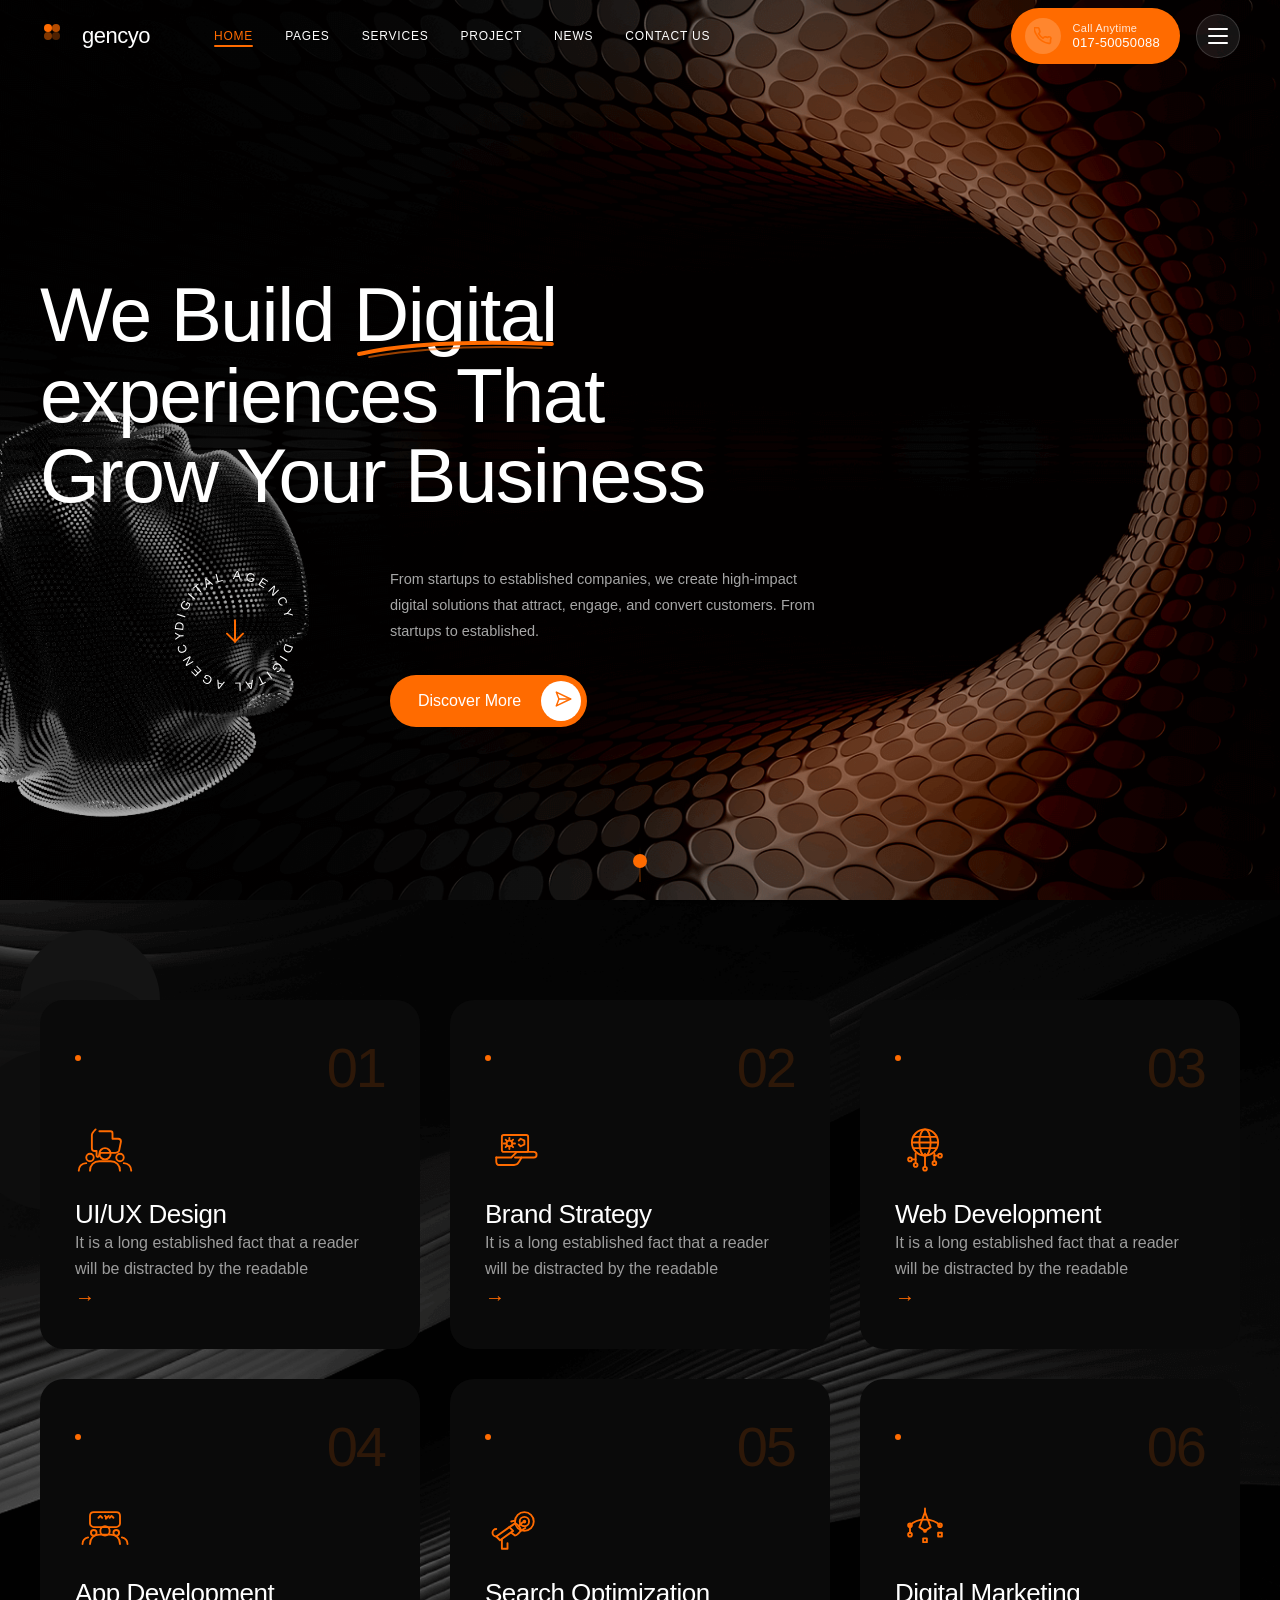
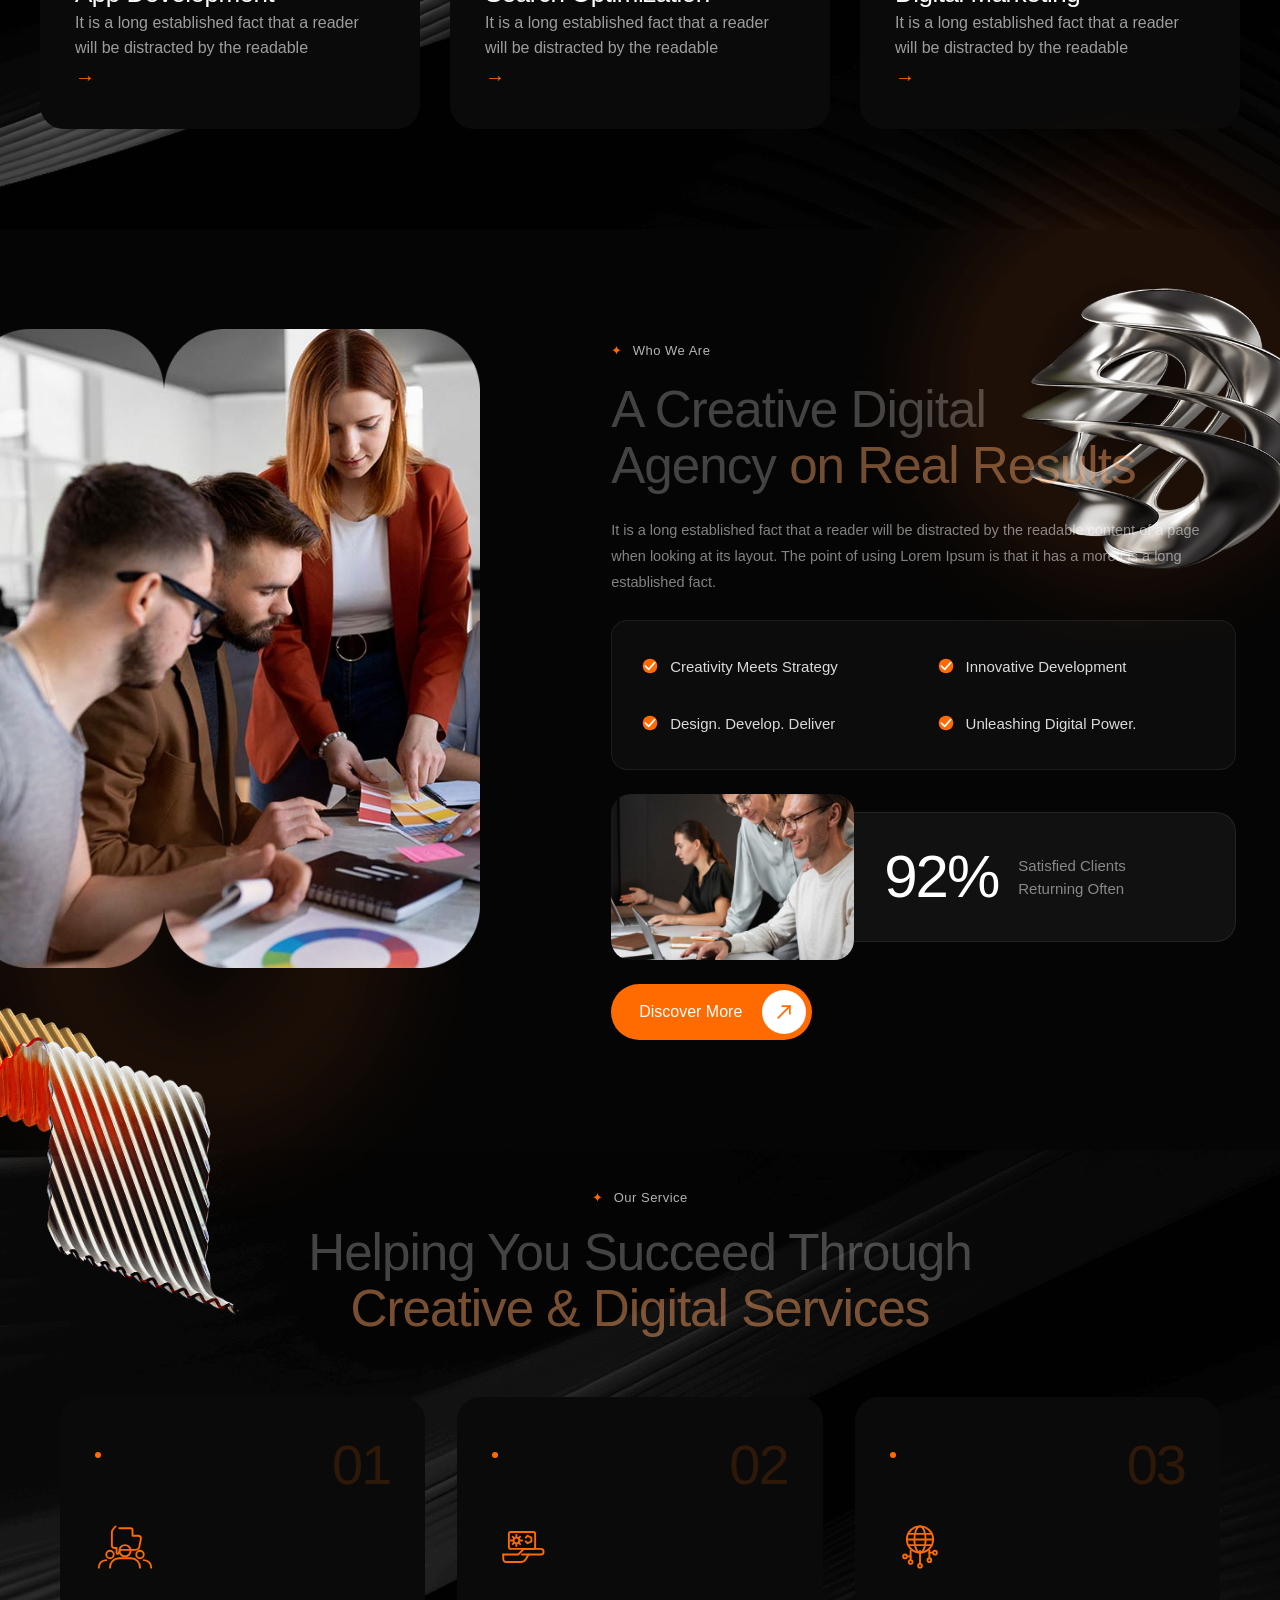
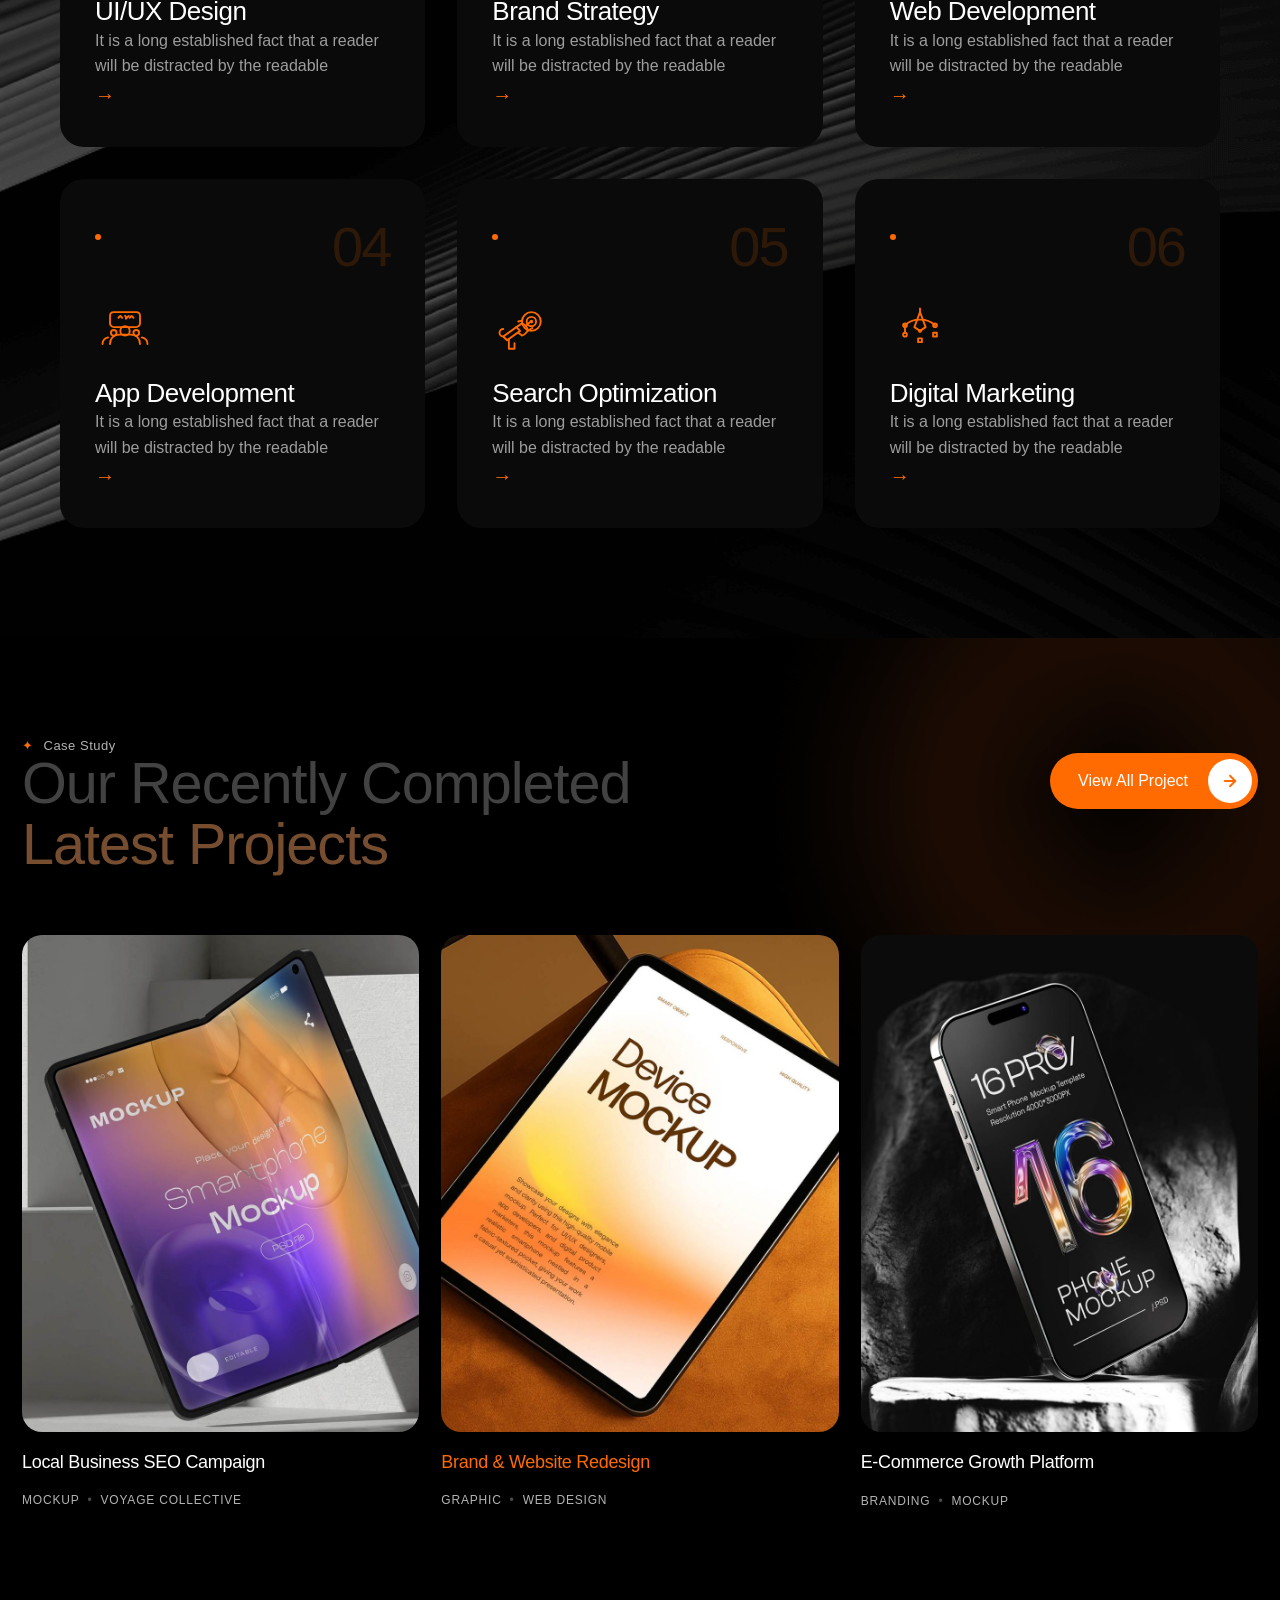
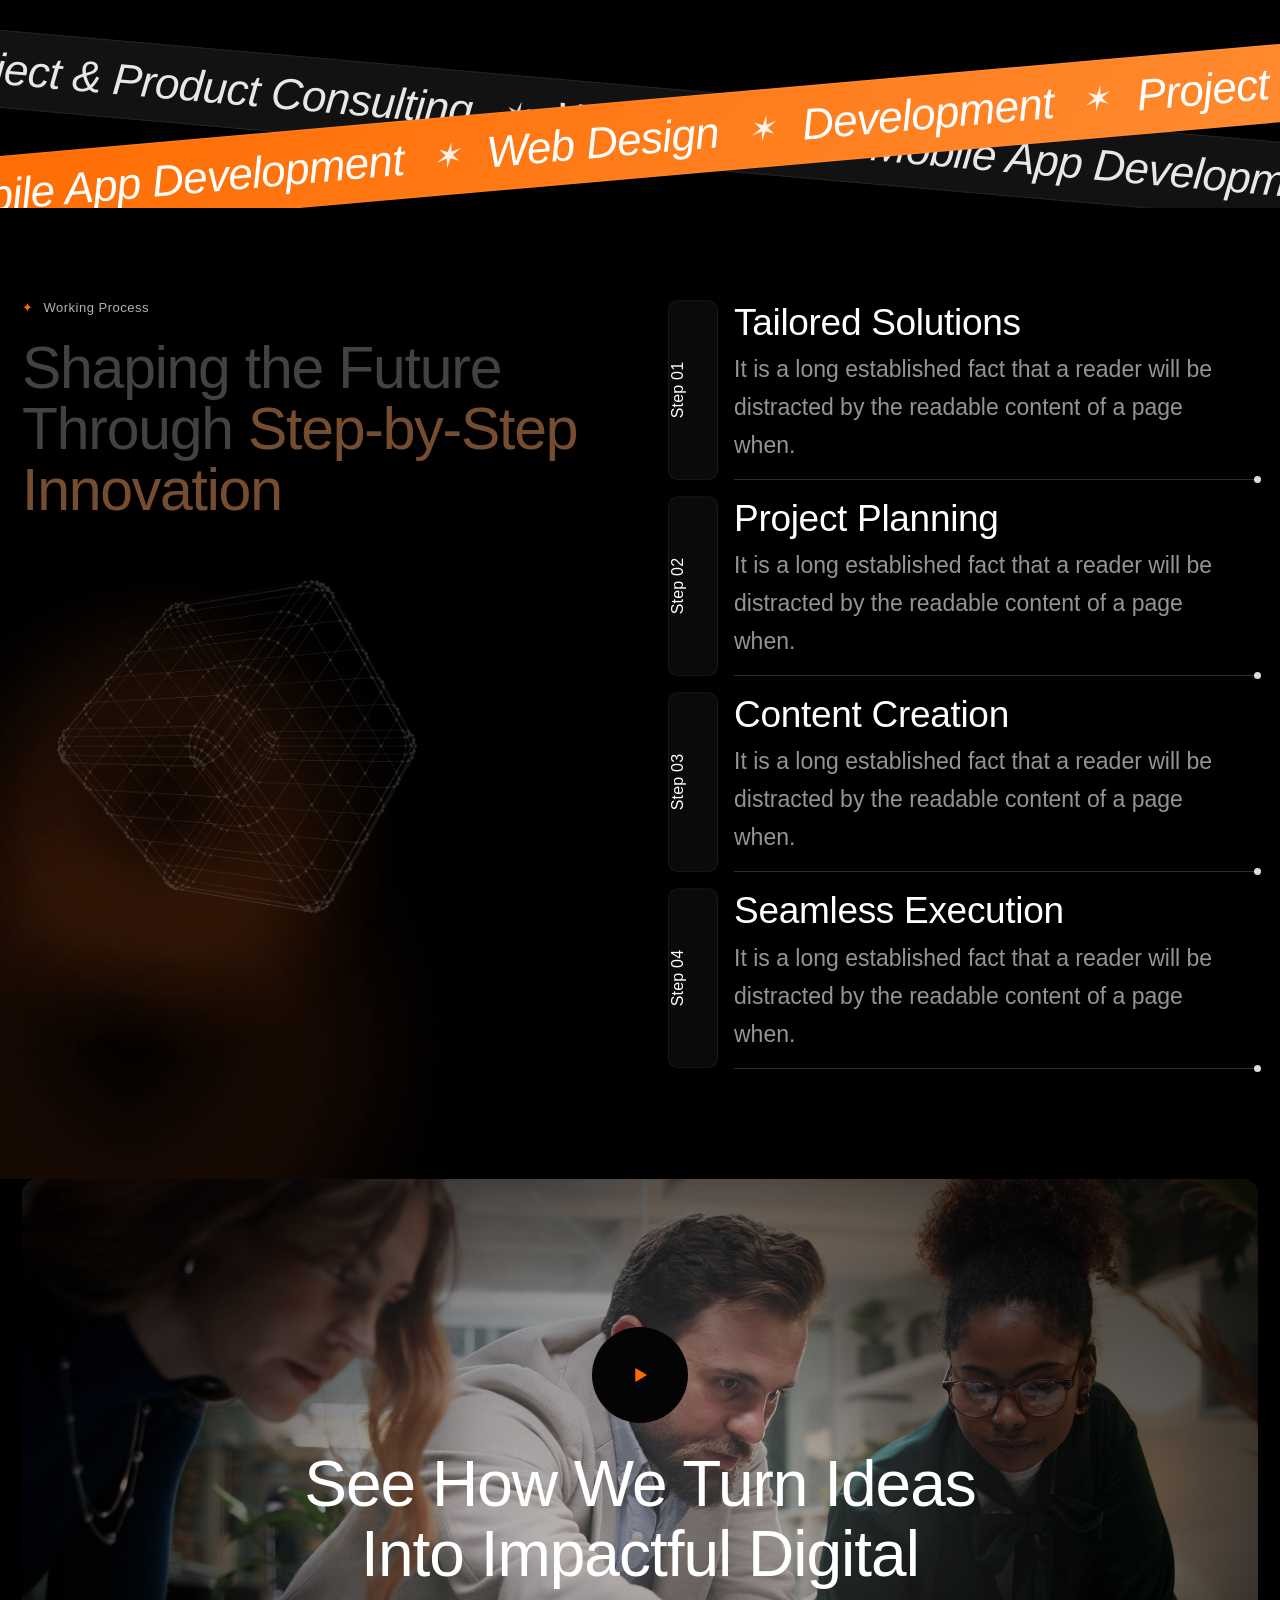
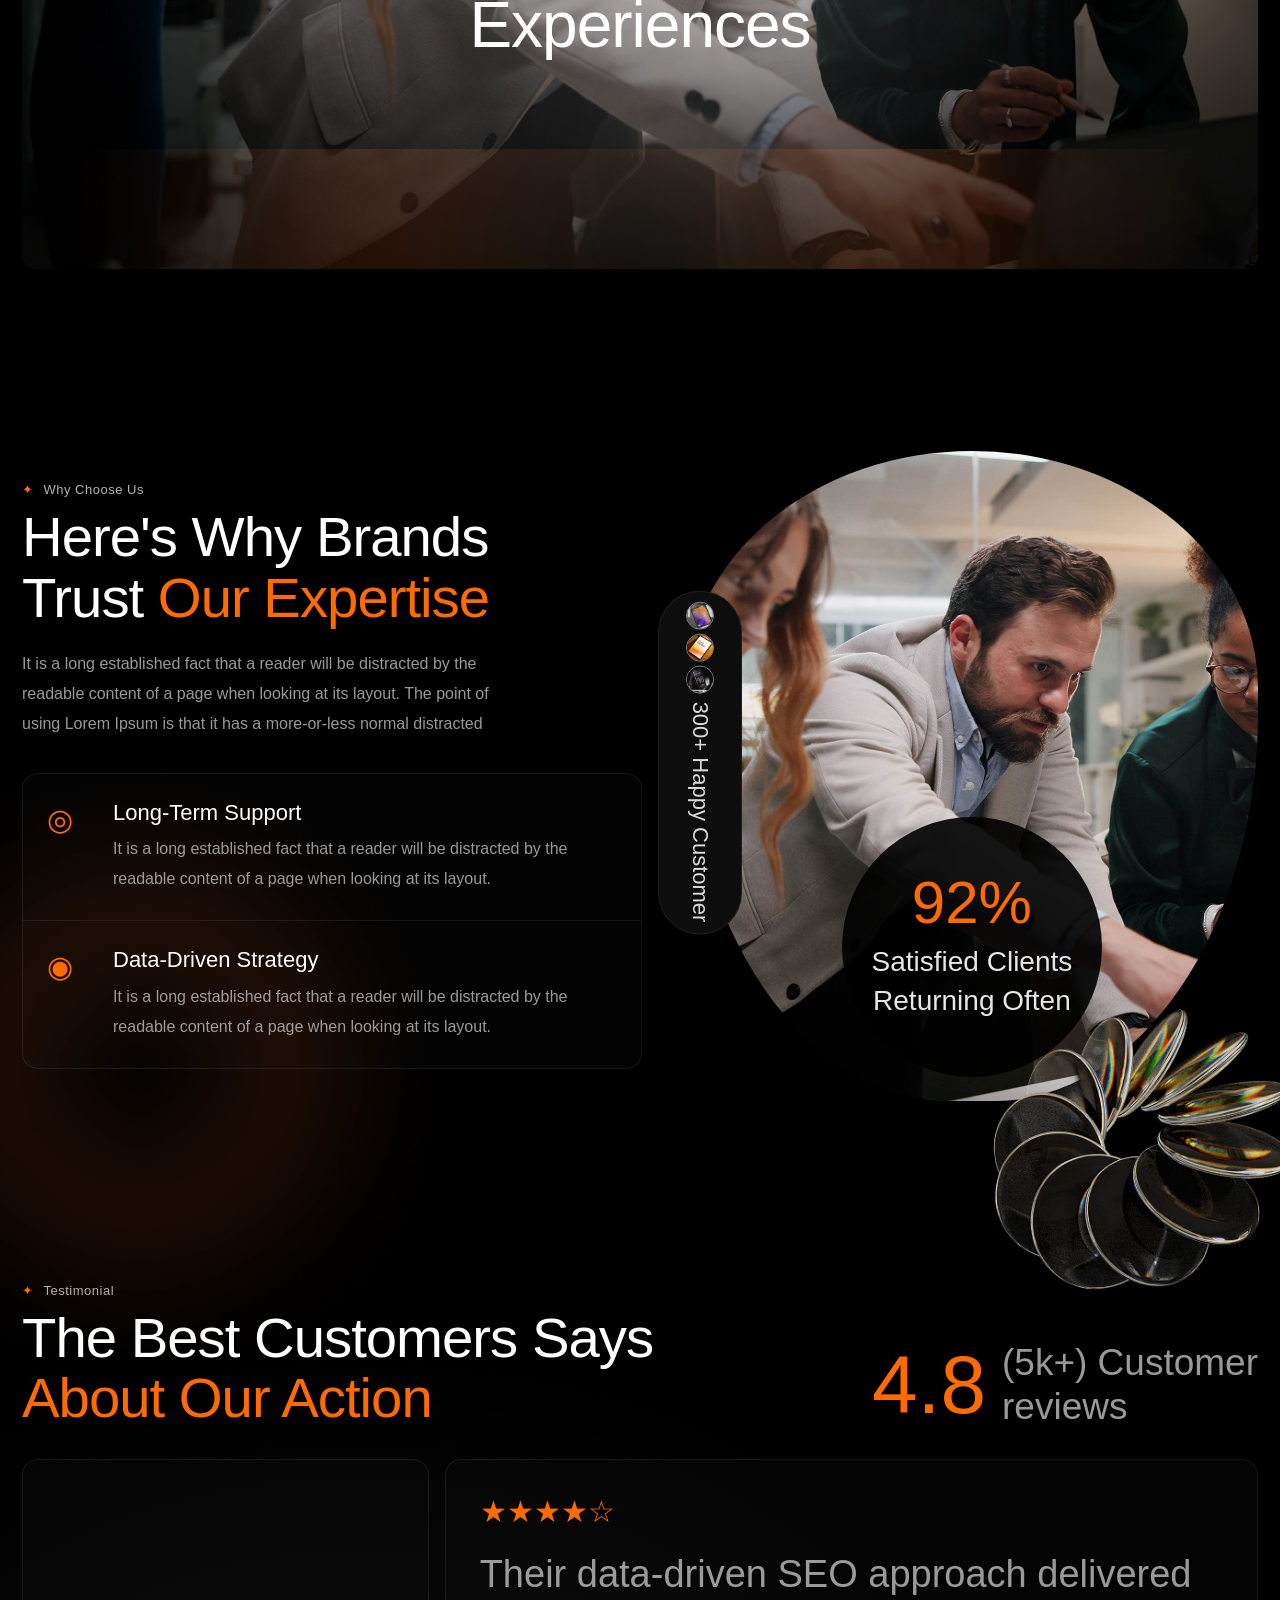
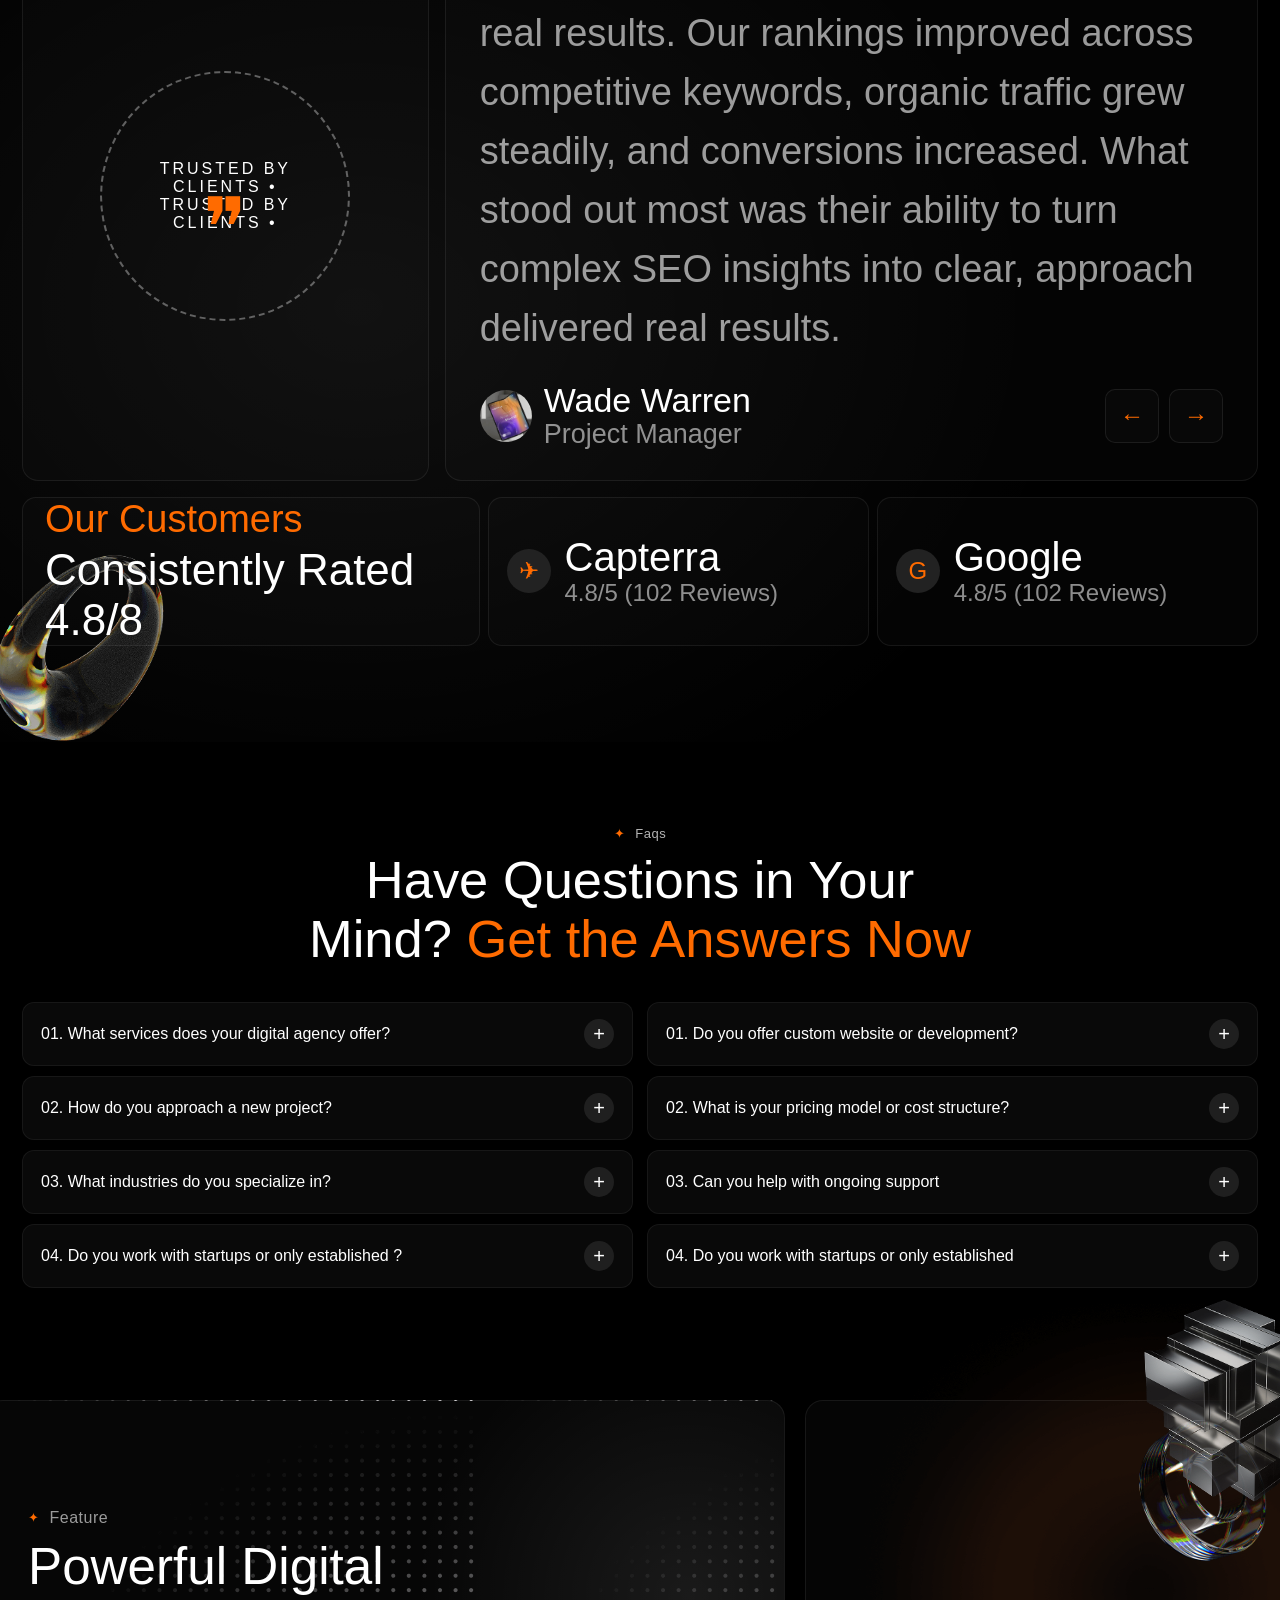
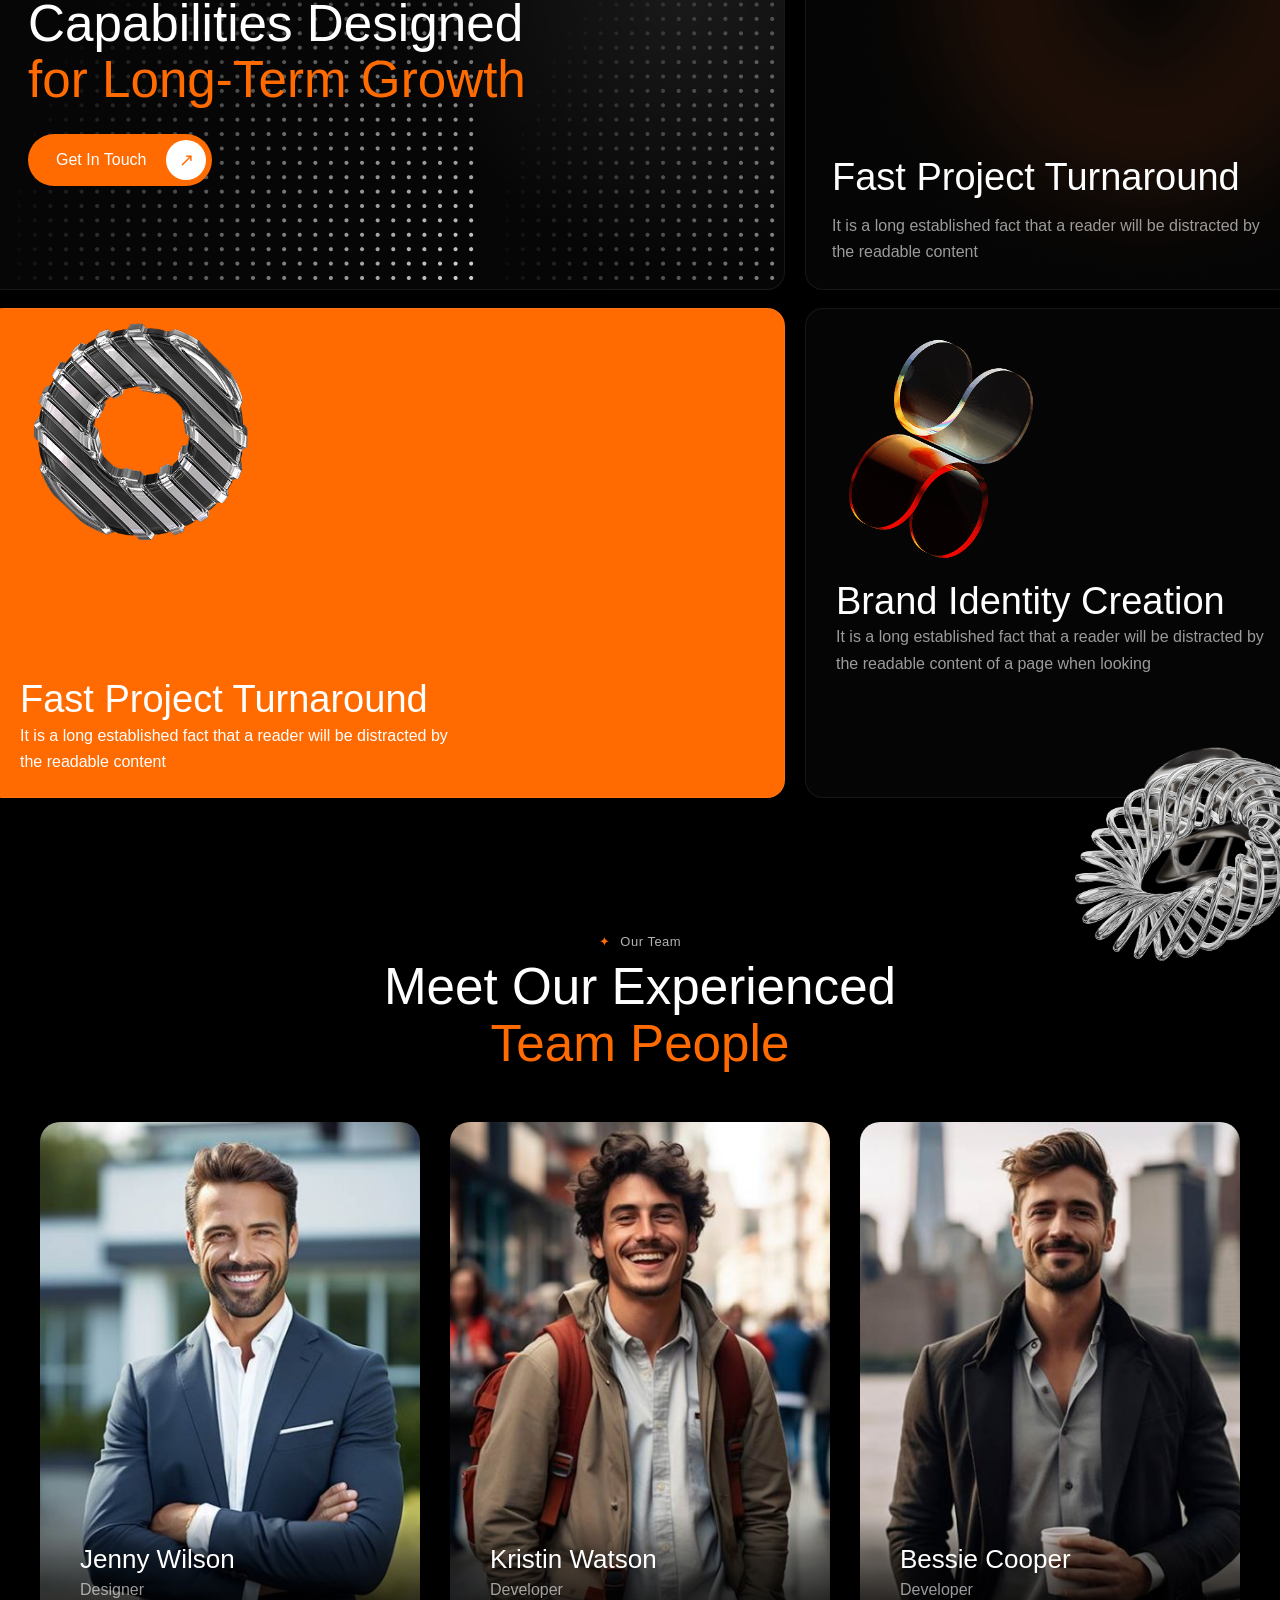
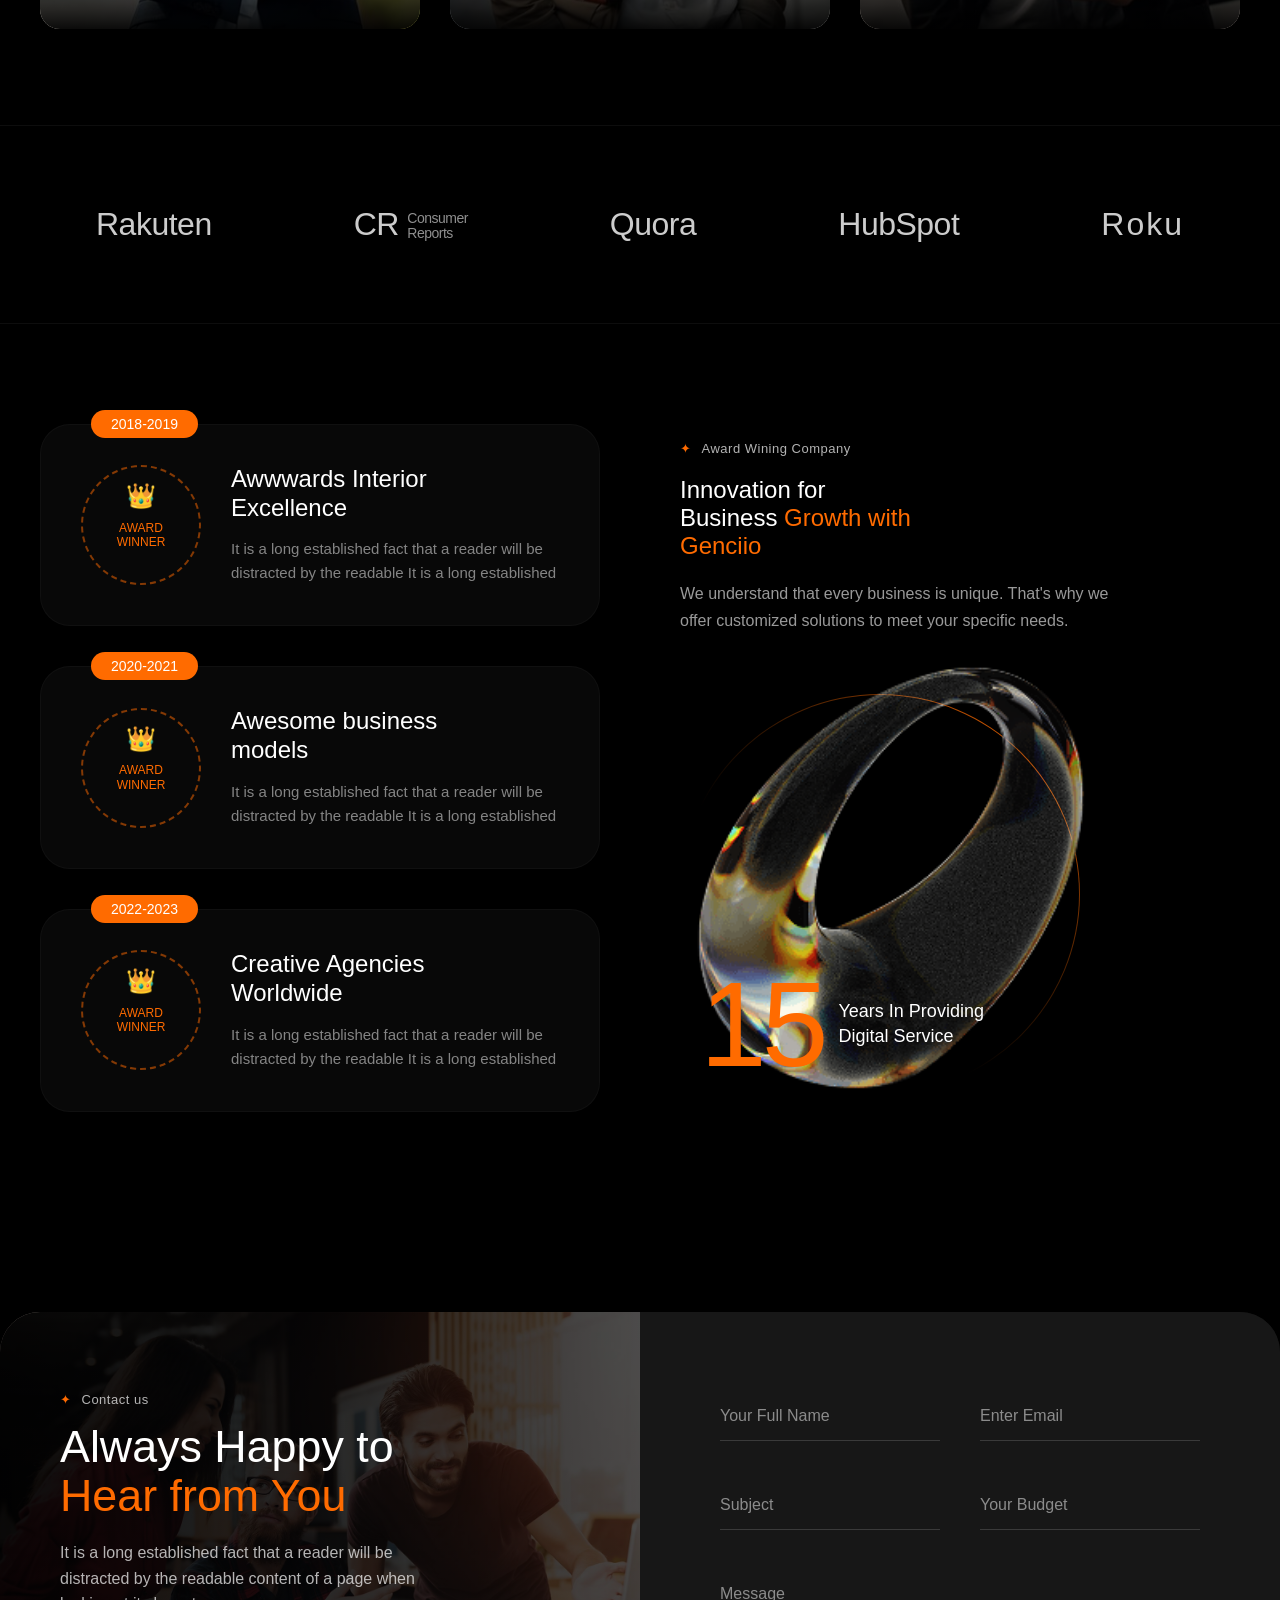
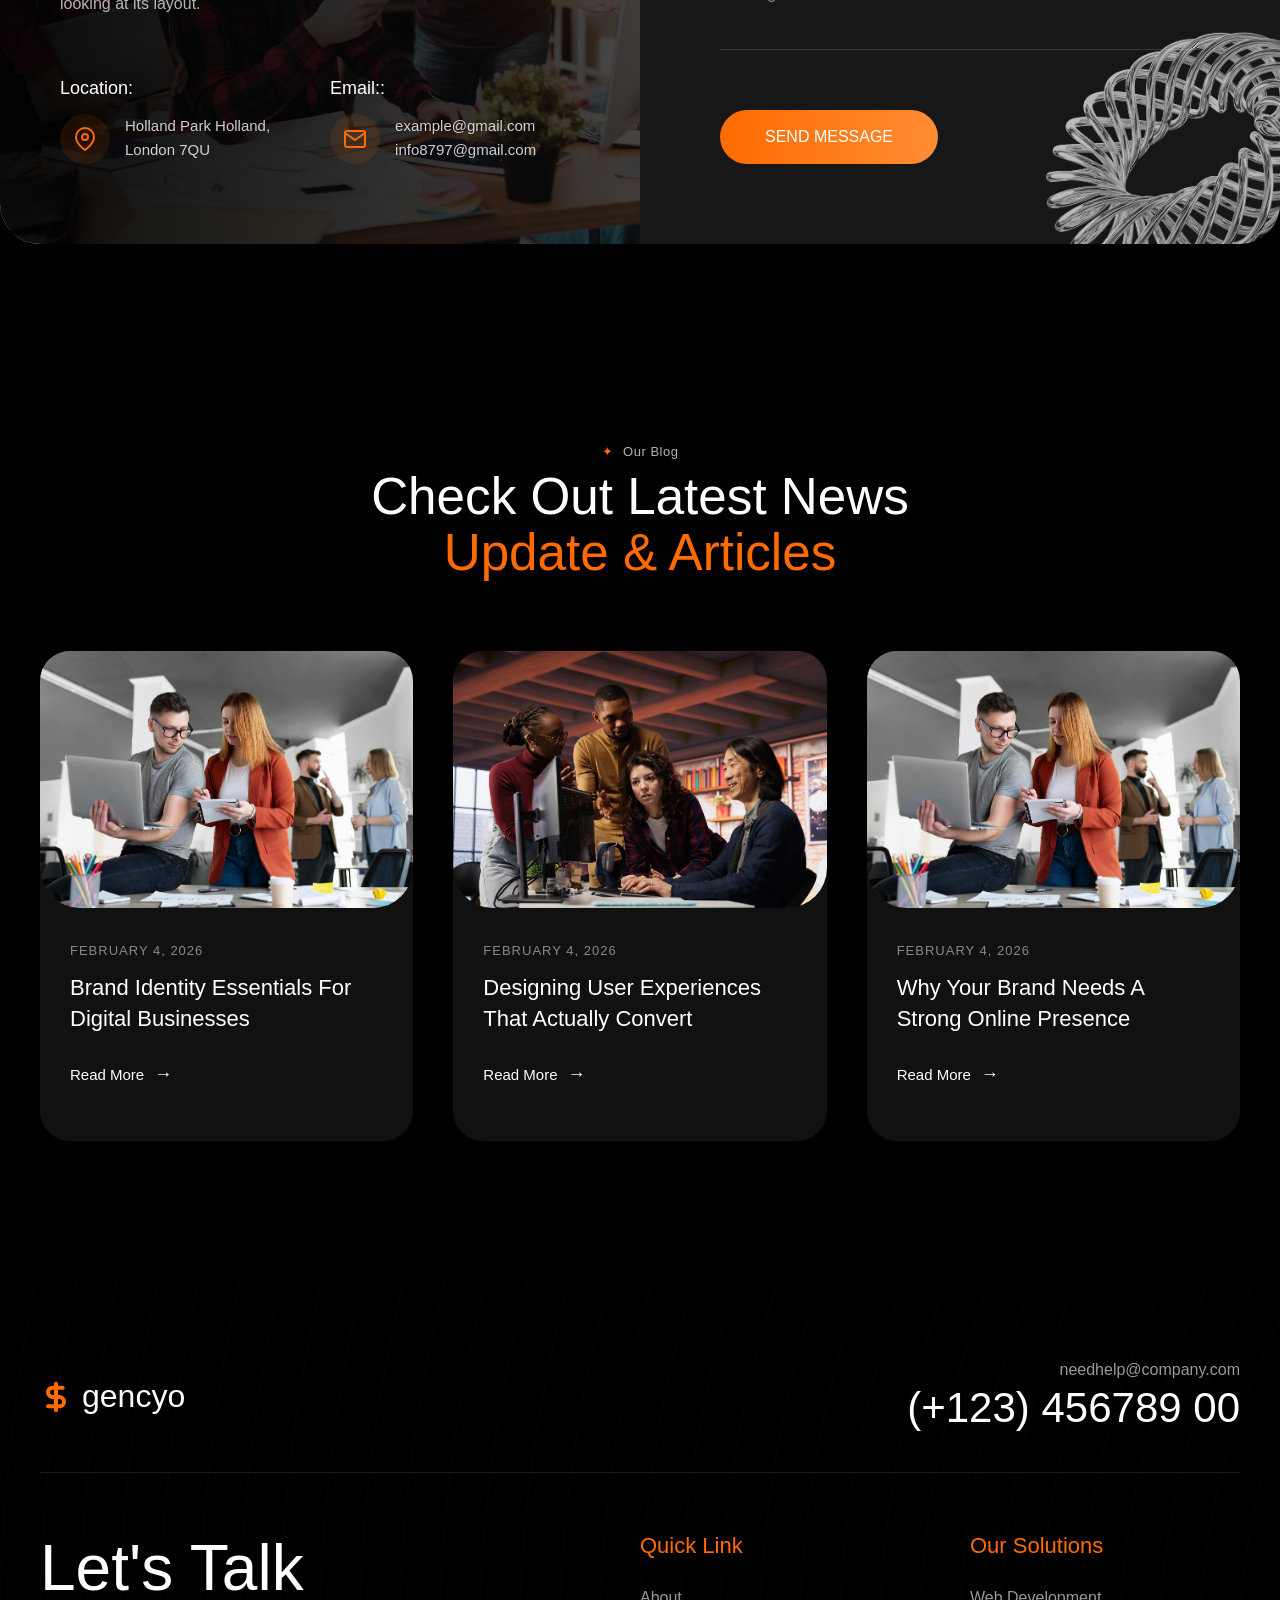
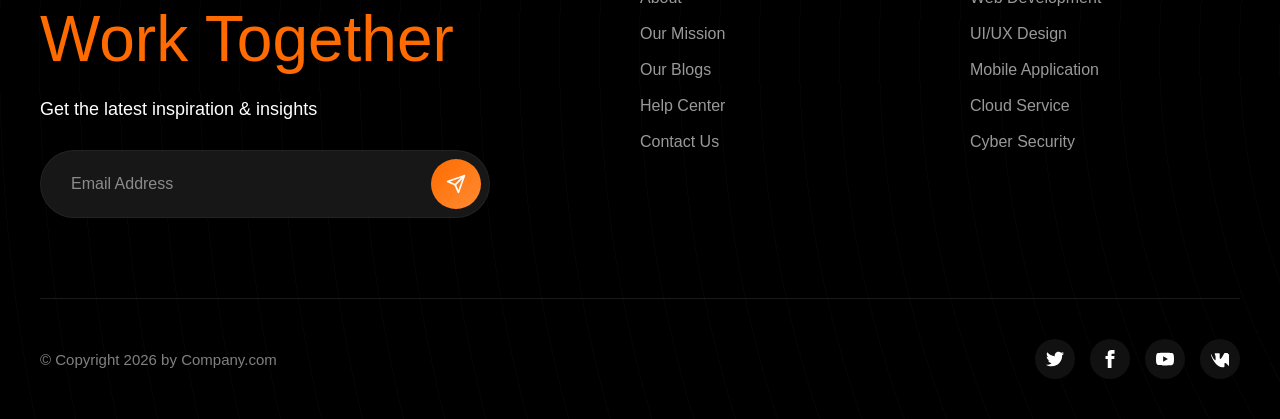
==== commit 916cba9d: "updated sections" ====
--- a/public/index.html
+++ b/public/index.html
@@ -151,133 +151,195 @@
   <!-- ═══════════ SERVICES SECTION ═══════════ -->
   <section class="services" id="services">
 
-    <!-- Decorative shapes -->
     <div class="services-deco-left">
       <svg width="240" height="380" viewBox="0 0 240 380" fill="none">
-        <!-- Very dark semi-circle top -->
         <path d="M40 120 A 70 70 0 0 1 180 120 Z" fill="#141414"></path>
-        <!-- Large circular shape middle -->
         <circle cx="100" cy="200" r="100" fill="#111111" opacity="0.8"></circle>
-        <!-- Dark circle bottom -->
         <circle cx="70" cy="250" r="80" fill="#0d0d0d"></circle>
       </svg>
     </div>
-
-    <div class="services-deco-right">
-      <div class="grid-decor">
-        <!-- Row 1 -->
-        <div></div>
-        <div class="decor-card dark bl"></div>
-        <!-- Row 2 -->
-        <div class="decor-card dark br"></div>
-        <div class="decor-card dark bl"></div>
-        <!-- Row 3 -->
-        <div class="decor-card orange bl"></div>
-        <div class="decor-card dark tl"></div>
-        <!-- Row 4 -->
-        <div class="decor-card orange tl"></div>
-        <div class="decor-card dark bl"></div>
-        <!-- Row 5 -->
-        <div class="decor-card dark br"></div>
-        <div class="decor-card dark tl"></div>
-      </div>
-    </div>
+    <div class="services-deco-right"></div>
 
     <div class="services-container">
 
-      <!-- Card 1: Creative Branding -->
+      <!-- Card 1: UI/UX Design -->
+      <div class="service-card" id="service-ui">
+        <div class="card-header">
+          <div class="orange-dot"></div>
+          <div class="card-number">01</div>
+        </div>
+        <div class="service-icon">
+          <svg width="60" height="60" viewBox="0 0 64 64" fill="none" stroke="#FF6B00" stroke-width="2" stroke-linecap="round" stroke-linejoin="round">
+            <!-- Thumbs up icon nested over 3 users -->
+            <path d="M26 12 h12 c1 0 2 1 2 2 v6 h6 c2 0 3 1 3 3 l-2 10 c-.5 1-2 2-4 2 h-16 l-2 4 c-.5 1-2 0-2-1 v-5 h-2 c-2 0-3-1-3-3 v-14 c0-1.5 2-4 4-6" />
+            <!-- Users outline -->
+            <path d="M16 54 c0-6 4-10 10-10 h12 c6 0 10 4 10 10" />
+            <circle cx="32" cy="36" r="6" />
+            <circle cx="16" cy="40" r="4" />
+            <circle cx="48" cy="40" r="4" />
+            <path d="M4 54 c0-4 3-8 8-8" />
+            <path d="M60 54 c0-4-3-8-8-8" />
+          </svg>
+        </div>
+        <h3 class="service-title">UI/UX Design</h3>
+        <p class="service-desc">It is a long established fact that a reader will be distracted by the readable</p>
+        <a href="#" class="service-link">
+          <span class="link-text">Read More</span>
+          <span class="arrow-right-icon">→</span>
+        </a>
+      </div>
+
+      <!-- Card 2: Brand Strategy -->
       <div class="service-card" id="service-branding">
+        <div class="card-header">
+          <div class="orange-dot"></div>
+          <div class="card-number">02</div>
+        </div>
         <div class="service-icon">
-          <!-- Team / people icon -->
-          <svg width="72" height="72" viewBox="0 0 64 64" fill="none" stroke="#FF6B00" stroke-width="1.8"
-            stroke-linecap="round" stroke-linejoin="round">
-            <circle cx="32" cy="20" r="8" />
-            <path d="M16 48c0-8.837 7.163-16 16-16s16 7.163 16 16" />
-            <circle cx="50" cy="22" r="5" />
-            <path d="M56 42c0-5.523-2.686-10-6-10" />
-            <circle cx="14" cy="22" r="5" />
-            <path d="M8 42c0-5.523 2.686-10 6-10" />
-            <!-- star badge -->
-            <rect x="22" y="6" width="20" height="6" rx="3" fill="none" />
-            <circle cx="32" cy="9" r="2" fill="#FF6B00" stroke="none" />
-            <circle cx="26" cy="9" r="2" fill="#FF6B00" stroke="none" />
-            <circle cx="38" cy="9" r="2" fill="#FF6B00" stroke="none" />
+          <svg width="60" height="60" viewBox="0 0 64 64" fill="none" stroke="#FF6B00" stroke-width="2" stroke-linecap="round" stroke-linejoin="round">
+            <!-- Hand / Screen / Gear -->
+            <path d="M12 40 h16 l6 -6 h18 c2 0 3 1 3 3 c0 2-1 3-3 3 h-20" />
+            <path d="M12 40 v4 c0 2 1 4 3 4 h16 c2 0 4-1 5-3 l3 -5" />
+            <!-- laptop screen -->
+            <rect x="18" y="16" width="28" height="18" rx="2" />
+            <!-- Gear center -->
+            <circle cx="26" cy="25" r="3" />
+            <path d="M26 19 v2 m 0 8 v2" />
+            <path d="M20 25 h2 m 8 0 h2" />
+            <path d="M22 21 l1.5 1.5 m 5 5 l1.5 1.5" />
+            <path d="M30 21 l-1.5 1.5 m -5 5 l-1.5 1.5" />
+            <!-- code nodes on right -->
+            <path d="M36 22 l2 -2 l4 2 v4 l-4 2 l-2 -2" />
           </svg>
         </div>
-        <h3 class="service-title">Creative Branding</h3>
-        <p class="service-desc">It is a long established fact that read will be distracted by the readable content of a
-          page when the established fact</p>
-        <a href="#" class="service-link" id="link-branding">
-          <svg width="24" height="24" viewBox="0 0 24 24" fill="none" stroke="#FF6B00" stroke-width="1.8"
-            stroke-linecap="round" stroke-linejoin="round">
-            <line x1="5" y1="19" x2="19" y2="5" />
-            <polyline points="10 5 19 5 19 14" />
+        <h3 class="service-title">Brand Strategy</h3>
+        <p class="service-desc">It is a long established fact that a reader will be distracted by the readable</p>
+        <a href="#" class="service-link">
+          <span class="link-text">Read More</span>
+          <span class="arrow-right-icon">→</span>
+        </a>
+      </div>
+
+      <!-- Card 3: Web Development -->
+      <div class="service-card" id="service-web">
+        <div class="card-header">
+          <div class="orange-dot"></div>
+          <div class="card-number">03</div>
+        </div>
+        <div class="service-icon">
+          <svg width="60" height="60" viewBox="0 0 64 64" fill="none" stroke="#FF6B00" stroke-width="2" stroke-linecap="round" stroke-linejoin="round">
+            <!-- Globe -->
+            <circle cx="32" cy="24" r="14" />
+            <ellipse cx="32" cy="24" rx="6" ry="14" />
+            <path d="M18 24 h28" />
+            <path d="M20 18 h24" />
+            <path d="M20 30 h24" />
+            <!-- Node strings coming down -->
+            <path d="M22 36 v10 m 10 -10 v14 m 10 -14 v8" />
+            <circle cx="22" cy="48" r="2" />
+            <circle cx="32" cy="52" r="2" />
+            <circle cx="42" cy="46" r="2" />
+            <!-- Tech dots -->
+            <circle cx="16" cy="42" r="2" />
+            <path d="M18 42 h4" />
+            <circle cx="48" cy="38" r="2" />
+            <path d="M42 38 h4" />
           </svg>
+        </div>
+        <h3 class="service-title">Web Development</h3>
+        <p class="service-desc">It is a long established fact that a reader will be distracted by the readable</p>
+        <a href="#" class="service-link">
+          <span class="link-text">Read More</span>
+          <span class="arrow-right-icon">→</span>
         </a>
       </div>
 
-      <!-- Divider -->
-      <div class="service-divider"></div>
-
-      <!-- Card 2: Analytics & Strategy (active/highlighted) -->
-      <div class="service-card service-card--active" id="service-analytics">
+      <!-- Card 4: App Development -->
+      <div class="service-card" id="service-app">
+        <div class="card-header">
+          <div class="orange-dot"></div>
+          <div class="card-number">04</div>
+        </div>
         <div class="service-icon">
-          <!-- Globe/network icon -->
-          <svg width="72" height="72" viewBox="0 0 64 64" fill="none" stroke="#FF6B00" stroke-width="1.8"
-            stroke-linecap="round" stroke-linejoin="round">
-            <circle cx="32" cy="32" r="20" />
-            <ellipse cx="32" cy="32" rx="10" ry="20" />
-            <line x1="12" y1="32" x2="52" y2="32" />
-            <line x1="14" y1="20" x2="50" y2="20" />
-            <line x1="14" y1="44" x2="50" y2="44" />
-            <circle cx="32" cy="10" r="2" fill="#FF6B00" stroke="none" />
-            <circle cx="52" cy="26" r="2" fill="#FF6B00" stroke="none" />
-            <circle cx="44" cy="48" r="2" fill="#FF6B00" stroke="none" />
+          <svg width="60" height="60" viewBox="0 0 64 64" fill="none" stroke="#FF6B00" stroke-width="2" stroke-linecap="round" stroke-linejoin="round">
+            <!-- Outline rating block with users -->
+            <path d="M20 14 h24 c2 0 4 1 4 4 v8 c0 2-2 4-4 4 h-24 c-2 0-4-2-4-4 v-8 c0-3 2-4 4-4 z" />
+            <path d="M25 20 l2 -2 l2 2 M41 20 l-2 -2 l-2 2" />
+            <path d="M32 18 l2 2 l2 -2 m -3 3 v-2" />
+            <path d="M16 48 c0-6 4-10 10-10 h12 c6 0 10 4 10 10" />
+            <circle cx="32" cy="34" r="5" />
+            <circle cx="20" cy="36" r="3" />
+            <circle cx="44" cy="36" r="3" />
+            <path d="M8 48 c0-3 2-6 6-7" />
+            <path d="M56 48 c0-3-2-6-6-7" />
           </svg>
         </div>
-        <h3 class="service-title">Analytics &amp; Strategy</h3>
-        <p class="service-desc">It is a long established fact that read will be distracted by the readable content of a
-          page when the established fact</p>
-        <a href="#" class="service-link" id="link-analytics">
-          <svg width="24" height="24" viewBox="0 0 24 24" fill="none" stroke="#FF6B00" stroke-width="1.8"
-            stroke-linecap="round" stroke-linejoin="round">
-            <line x1="5" y1="19" x2="19" y2="5" />
-            <polyline points="10 5 19 5 19 14" />
+        <h3 class="service-title">App Development</h3>
+        <p class="service-desc">It is a long established fact that a reader will be distracted by the readable</p>
+        <a href="#" class="service-link">
+          <span class="link-text">Read More</span>
+          <span class="arrow-right-icon">→</span>
+        </a>
+      </div>
+
+      <!-- Card 5: Search Optimization -->
+      <div class="service-card" id="service-seo">
+        <div class="card-header">
+          <div class="orange-dot"></div>
+          <div class="card-number">05</div>
+        </div>
+        <div class="service-icon">
+          <svg width="60" height="60" viewBox="0 0 64 64" fill="none" stroke="#FF6B00" stroke-width="2" stroke-linecap="round" stroke-linejoin="round">
+            <!-- Target structure -->
+            <circle cx="42" cy="24" r="10" />
+            <circle cx="42" cy="24" r="5" />
+            <circle cx="42" cy="24" r="1" />
+            <!-- Megaphone projecting towards target -->
+            <path d="M12 40 l14 -10 l4 4 l-14 10 z" />
+            <path d="M26 30 l6 -4 c2 0 6 4 6 7 c0 2-4 6-6 6 l-4 -3" />
+            <path d="M12 40 a4 4 0 0 1 -4 -4 a4 4 0 0 1 4 -4" />
+            <path d="M18 43 v10 h6 v-6" />
+            <path d="M36 29 l4 -4" />
+            <path d="M38 34 l5 -3" />
+            <path d="M32 23 l-4 1" />
           </svg>
+        </div>
+        <h3 class="service-title">Search Optimization</h3>
+        <p class="service-desc">It is a long established fact that a reader will be distracted by the readable</p>
+        <a href="#" class="service-link">
+          <span class="link-text">Read More</span>
+          <span class="arrow-right-icon">→</span>
         </a>
       </div>
 
-      <!-- Divider -->
-      <div class="service-divider"></div>
-
-      <!-- Card 3: Content Creation -->
-      <div class="service-card" id="service-content">
+      <!-- Card 6: Digital Marketing -->
+      <div class="service-card" id="service-marketing">
+        <div class="card-header">
+          <div class="orange-dot"></div>
+          <div class="card-number">06</div>
+        </div>
         <div class="service-icon">
-          <!-- Person / professional icon -->
-          <svg width="72" height="72" viewBox="0 0 64 64" fill="none" stroke="#FF6B00" stroke-width="1.8"
-            stroke-linecap="round" stroke-linejoin="round">
-            <circle cx="32" cy="16" r="8" />
-            <path d="M20 48V40a12 12 0 0124 0v8" />
-            <!-- tie/suit lines -->
-            <line x1="28" y1="28" x2="26" y2="48" />
-            <line x1="36" y1="28" x2="38" y2="48" />
-            <polyline points="26,32 32,38 38,32" />
-            <!-- plants on sides -->
-            <path d="M14 56 Q10 44 16 38" />
-            <path d="M50 56 Q54 44 48 38" />
-            <line x1="14" y1="36" x2="18" y2="42" />
-            <line x1="50" y1="36" x2="46" y2="42" />
+          <svg width="60" height="60" viewBox="0 0 64 64" fill="none" stroke="#FF6B00" stroke-width="2" stroke-linecap="round" stroke-linejoin="round">
+            <!-- Pen tool -->
+            <path d="M32 14 l-6 16 l6 4 l6 -4 z" />
+            <path d="M32 10 v4" />
+            <circle cx="32" cy="34" r="1" />
+            <!-- Bezier handles left/right -->
+            <path d="M16 28 c8 -8 24 -8 32 0" />
+            <circle cx="16" cy="28" r="2" />
+            <circle cx="48" cy="28" r="2" />
+            <line x1="16" y1="28" x2="16" y2="36" />
+            <circle cx="16" cy="38" r="2" />
+            <!-- Small gears/shapes scattered -->
+            <path d="M46 36 h4 v4 h-4 z" />
+            <path d="M30 42 h4 v4 h-4 z" />
           </svg>
         </div>
-        <h3 class="service-title">Content Creation</h3>
-        <p class="service-desc">It is a long established fact that read will be distracted by the readable content of a
-          page when the established fact</p>
-        <a href="#" class="service-link" id="link-content">
-          <svg width="24" height="24" viewBox="0 0 24 24" fill="none" stroke="#FF6B00" stroke-width="1.8"
-            stroke-linecap="round" stroke-linejoin="round">
-            <line x1="5" y1="19" x2="19" y2="5" />
-            <polyline points="10 5 19 5 19 14" />
-          </svg>
+        <h3 class="service-title">Digital Marketing</h3>
+        <p class="service-desc">It is a long established fact that a reader will be distracted by the readable</p>
+        <a href="#" class="service-link">
+          <span class="link-text">Read More</span>
+          <span class="arrow-right-icon">→</span>
         </a>
       </div>
 
@@ -375,8 +437,7 @@
         <!-- Stat Card -->
         <div class="about-stat-card" id="about-stat">
           <div class="stat-thumb">
-            <img src="https://images.unsplash.com/photo-1551434678-e076c223a692?w=200&q=70&auto=format&fit=crop"
-              alt="Satisfied clients team" class="stat-img" />
+            <img src="Mask-group-1.jpg" alt="Satisfied clients team" class="stat-img" />
           </div>
           <div class="stat-body">
             <p class="stat-number" id="stat-counter">0%</p>
@@ -386,12 +447,11 @@
 
         <!-- CTA -->
         <a href="#" class="btn-discover about-cta" id="about-discover-btn">
-          Discover More
+          <span class="btn-text">Discover More</span>
           <span class="btn-arrow">
-            <svg width="18" height="18" viewBox="0 0 24 24" fill="none" stroke="currentColor" stroke-width="2.5"
-              stroke-linecap="round" stroke-linejoin="round">
-              <line x1="5" y1="12" x2="19" y2="12" />
-              <polyline points="12 5 19 12 12 19" />
+            <svg width="20" height="20" viewBox="0 0 24 24" fill="none" stroke="currentColor" stroke-width="2" stroke-linecap="round" stroke-linejoin="round">
+              <line x1="5" y1="19" x2="19" y2="5" />
+              <polyline points="10 5 19 5 19 14" />
             </svg>
           </span>
         </a>
@@ -416,95 +476,176 @@
 
       <!-- Services Grid -->
       <div class="services-grid-list">
-        <!-- Card 1 -->
-        <div class="service-grid-card">
-          <div class="card-number">01</div>
-          <div class="card-icon">
-            <svg width="48" height="48" viewBox="0 0 64 64" fill="none" stroke="#FF6B00" stroke-width="1.5"
-              stroke-linecap="round" stroke-linejoin="round">
-              <circle cx="32" cy="20" r="8" />
-              <path d="M16 48c0-8.837 7.163-16 16-16s16 7.163 16 16" />
+        <!-- Card 1: UI/UX Design -->
+        <div class="service-card" id="grid-service-ui">
+          <div class="card-header">
+            <div class="orange-dot"></div>
+            <div class="card-number">01</div>
+          </div>
+          <div class="service-icon">
+            <svg width="60" height="60" viewBox="0 0 64 64" fill="none" stroke="#FF6B00" stroke-width="2" stroke-linecap="round" stroke-linejoin="round">
+              <path d="M26 12 h12 c1 0 2 1 2 2 v6 h6 c2 0 3 1 3 3 l-2 10 c-.5 1-2 2-4 2 h-16 l-2 4 c-.5 1-2 0-2-1 v-5 h-2 c-2 0-3-1-3-3 v-14 c0-1.5 2-4 4-6" />
+              <path d="M16 54 c0-6 4-10 10-10 h12 c6 0 10 4 10 10" />
+              <circle cx="32" cy="36" r="6" />
+              <circle cx="16" cy="40" r="4" />
+              <circle cx="48" cy="40" r="4" />
+              <path d="M4 54 c0-4 3-8 8-8" />
+              <path d="M60 54 c0-4-3-8-8-8" />
             </svg>
           </div>
-          <h3 class="card-title">UI/UX Design</h3>
-          <p class="card-desc">It is a long established fact that a reader will be distracted by the readable</p>
-          <a href="#" class="card-link">Read More <span aria-hidden="true">→</span></a>
-        </div>
-
-        <!-- Card 2 -->
-        <div class="service-grid-card">
-          <div class="card-number">02</div>
-          <div class="card-icon">
-            <svg width="48" height="48" viewBox="0 0 64 64" fill="none" stroke="#FF6B00" stroke-width="1.5"
-              stroke-linecap="round" stroke-linejoin="round">
-              <rect x="12" y="20" width="40" height="28" rx="2" />
-              <path d="M20 28h24" />
-              <path d="M20 36h16" />
+          <h3 class="service-title">UI/UX Design</h3>
+          <p class="service-desc">It is a long established fact that a reader will be distracted by the readable</p>
+          <a href="#" class="service-link">
+            <span class="link-text">Read More</span>
+            <span class="arrow-right-icon">→</span>
+          </a>
+        </div>
+
+        <!-- Card 2: Brand Strategy -->
+        <div class="service-card" id="grid-service-branding">
+          <div class="card-header">
+            <div class="orange-dot"></div>
+            <div class="card-number">02</div>
+          </div>
+          <div class="service-icon">
+            <svg width="60" height="60" viewBox="0 0 64 64" fill="none" stroke="#FF6B00" stroke-width="2" stroke-linecap="round" stroke-linejoin="round">
+              <!-- Hand / Screen / Gear -->
+              <path d="M12 40 h16 l6 -6 h18 c2 0 3 1 3 3 c0 2-1 3-3 3 h-20" />
+              <path d="M12 40 v4 c0 2 1 4 3 4 h16 c2 0 4-1 5-3 l3 -5" />
+              <!-- laptop screen -->
+              <rect x="18" y="16" width="28" height="18" rx="2" />
+              <!-- Gear center -->
+              <circle cx="26" cy="25" r="3" />
+              <path d="M26 19 v2 m 0 8 v2" />
+              <path d="M20 25 h2 m 8 0 h2" />
+              <path d="M22 21 l1.5 1.5 m 5 5 l1.5 1.5" />
+              <path d="M30 21 l-1.5 1.5 m -5 5 l-1.5 1.5" />
+              <!-- code nodes on right -->
+              <path d="M36 22 l2 -2 l4 2 v4 l-4 2 l-2 -2" />
             </svg>
           </div>
-          <h3 class="card-title">Brand Strategy</h3>
-          <p class="card-desc">It is a long established fact that a reader will be distracted by the readable</p>
-          <a href="#" class="card-link">Read More <span aria-hidden="true">→</span></a>
-        </div>
-
-        <!-- Card 3 -->
-        <div class="service-grid-card">
-          <div class="card-number">03</div>
-          <div class="card-icon">
-            <svg width="48" height="48" viewBox="0 0 64 64" fill="none" stroke="#FF6B00" stroke-width="1.5"
-              stroke-linecap="round" stroke-linejoin="round">
-              <circle cx="32" cy="32" r="20" />
-              <path d="M32 12v40M12 32h40" />
+          <h3 class="service-title">Brand Strategy</h3>
+          <p class="service-desc">It is a long established fact that a reader will be distracted by the readable</p>
+          <a href="#" class="service-link">
+            <span class="link-text">Read More</span>
+            <span class="arrow-right-icon">→</span>
+          </a>
+        </div>
+
+        <!-- Card 3: Web Development -->
+        <div class="service-card" id="grid-service-web">
+          <div class="card-header">
+            <div class="orange-dot"></div>
+            <div class="card-number">03</div>
+          </div>
+          <div class="service-icon">
+            <svg width="60" height="60" viewBox="0 0 64 64" fill="none" stroke="#FF6B00" stroke-width="2" stroke-linecap="round" stroke-linejoin="round">
+              <circle cx="32" cy="24" r="14" />
+              <ellipse cx="32" cy="24" rx="6" ry="14" />
+              <path d="M18 24 h28" />
+              <path d="M20 18 h24" />
+              <path d="M20 30 h24" />
+              <path d="M22 36 v10 m 10 -10 v14 m 10 -14 v8" />
+              <circle cx="22" cy="48" r="2" />
+              <circle cx="32" cy="52" r="2" />
+              <circle cx="42" cy="46" r="2" />
+              <circle cx="16" cy="42" r="2" />
+              <path d="M18 42 h4" />
+              <circle cx="48" cy="38" r="2" />
+              <path d="M42 38 h4" />
             </svg>
           </div>
-          <h3 class="card-title">Web Development</h3>
-          <p class="card-desc">It is a long established fact that a reader will be distracted by the readable</p>
-          <a href="#" class="card-link">Read More <span aria-hidden="true">→</span></a>
-        </div>
-
-        <!-- Card 4 -->
-        <div class="service-grid-card">
-          <div class="card-number">04</div>
-          <div class="card-icon">
-            <svg width="48" height="48" viewBox="0 0 64 64" fill="none" stroke="#FF6B00" stroke-width="1.5"
-              stroke-linecap="round" stroke-linejoin="round">
-              <rect x="20" y="24" width="24" height="20" rx="2" />
-              <path d="M24 24v-4h16v4" />
+          <h3 class="service-title">Web Development</h3>
+          <p class="service-desc">It is a long established fact that a reader will be distracted by the readable</p>
+          <a href="#" class="service-link">
+            <span class="link-text">Read More</span>
+            <span class="arrow-right-icon">→</span>
+          </a>
+        </div>
+
+        <!-- Card 4: App Development -->
+        <div class="service-card" id="grid-service-app">
+          <div class="card-header">
+            <div class="orange-dot"></div>
+            <div class="card-number">04</div>
+          </div>
+          <div class="service-icon">
+            <svg width="60" height="60" viewBox="0 0 64 64" fill="none" stroke="#FF6B00" stroke-width="2" stroke-linecap="round" stroke-linejoin="round">
+              <path d="M20 14 h24 c2 0 4 1 4 4 v8 c0 2-2 4-4 4 h-24 c-2 0-4-2-4-4 v-8 c0-3 2-4 4-4 z" />
+              <path d="M25 20 l2 -2 l2 2 M41 20 l-2 -2 l-2 2" />
+              <path d="M32 18 l2 2 l2 -2 m -3 3 v-2" />
+              <path d="M16 48 c0-6 4-10 10-10 h12 c6 0 10 4 10 10" />
+              <circle cx="32" cy="34" r="5" />
+              <circle cx="20" cy="36" r="3" />
+              <circle cx="44" cy="36" r="3" />
+              <path d="M8 48 c0-3 2-6 6-7" />
+              <path d="M56 48 c0-3-2-6-6-7" />
             </svg>
           </div>
-          <h3 class="card-title">App Development</h3>
-          <p class="card-desc">It is a long established fact that a reader will be distracted by the readable</p>
-          <a href="#" class="card-link">Read More <span aria-hidden="true">→</span></a>
-        </div>
-
-        <!-- Card 5 -->
-        <div class="service-grid-card">
-          <div class="card-number">05</div>
-          <div class="card-icon">
-            <svg width="48" height="48" viewBox="0 0 64 64" fill="none" stroke="#FF6B00" stroke-width="1.5"
-              stroke-linecap="round" stroke-linejoin="round">
-              <path d="M32 12c-11 0-20 9-20 20s9 20 20 20 20-9 20-20-9-20-20-20z" />
-              <circle cx="32" cy="32" r="8" />
+          <h3 class="service-title">App Development</h3>
+          <p class="service-desc">It is a long established fact that a reader will be distracted by the readable</p>
+          <a href="#" class="service-link">
+            <span class="link-text">Read More</span>
+            <span class="arrow-right-icon">→</span>
+          </a>
+        </div>
+
+        <!-- Card 5: Search Optimization -->
+        <div class="service-card" id="grid-service-seo">
+          <div class="card-header">
+            <div class="orange-dot"></div>
+            <div class="card-number">05</div>
+          </div>
+          <div class="service-icon">
+            <svg width="60" height="60" viewBox="0 0 64 64" fill="none" stroke="#FF6B00" stroke-width="2" stroke-linecap="round" stroke-linejoin="round">
+              <circle cx="42" cy="24" r="10" />
+              <circle cx="42" cy="24" r="5" />
+              <circle cx="42" cy="24" r="1" />
+              <path d="M12 40 l14 -10 l4 4 l-14 10 z" />
+              <path d="M26 30 l6 -4 c2 0 6 4 6 7 c0 2-4 6-6 6 l-4 -3" />
+              <path d="M12 40 a4 4 0 0 1 -4 -4 a4 4 0 0 1 4 -4" />
+              <path d="M18 43 v10 h6 v-6" />
+              <path d="M36 29 l4 -4" />
+              <path d="M38 34 l5 -3" />
+              <path d="M32 23 l-4 1" />
             </svg>
           </div>
-          <h3 class="card-title">Search Optimization</h3>
-          <p class="card-desc">It is a long established fact that a reader will be distracted by the readable</p>
-          <a href="#" class="card-link">Read More <span aria-hidden="true">→</span></a>
-        </div>
-
-        <!-- Card 6 -->
-        <div class="service-grid-card">
-          <div class="card-number">06</div>
-          <div class="card-icon">
-            <svg width="48" height="48" viewBox="0 0 64 64" fill="none" stroke="#FF6B00" stroke-width="1.5"
-              stroke-linecap="round" stroke-linejoin="round">
-              <path d="M32 16l8 16h-16z" />
-              <path d="M24 44h16M20 52h24" />
+          <h3 class="service-title">Search Optimization</h3>
+          <p class="service-desc">It is a long established fact that a reader will be distracted by the readable</p>
+          <a href="#" class="service-link">
+            <span class="link-text">Read More</span>
+            <span class="arrow-right-icon">→</span>
+          </a>
+        </div>
+
+        <!-- Card 6: Digital Marketing -->
+        <div class="service-card" id="grid-service-marketing">
+          <div class="card-header">
+            <div class="orange-dot"></div>
+            <div class="card-number">06</div>
+          </div>
+          <div class="service-icon">
+            <svg width="60" height="60" viewBox="0 0 64 64" fill="none" stroke="#FF6B00" stroke-width="2" stroke-linecap="round" stroke-linejoin="round">
+              <!-- Pen tool -->
+              <path d="M32 14 l-6 16 l6 4 l6 -4 z" />
+              <path d="M32 10 v4" />
+              <circle cx="32" cy="34" r="1" />
+              <!-- Bezier handles left/right -->
+              <path d="M16 28 c8 -8 24 -8 32 0" />
+              <circle cx="16" cy="28" r="2" />
+              <circle cx="48" cy="28" r="2" />
+              <line x1="16" y1="28" x2="16" y2="36" />
+              <circle cx="16" cy="38" r="2" />
+              <path d="M46 36 h4 v4 h-4 z" />
+              <path d="M30 42 h4 v4 h-4 z" />
             </svg>
           </div>
-          <h3 class="card-title">Digital Marketing</h3>
-          <p class="card-desc">It is a long established fact that a reader will be distracted by the readable</p>
-          <a href="#" class="card-link">Read More <span aria-hidden="true">→</span></a>
+          <h3 class="service-title">Digital Marketing</h3>
+          <p class="service-desc">It is a long established fact that a reader will be distracted by the readable</p>
+          <a href="#" class="service-link">
+            <span class="link-text">Read More</span>
+            <span class="arrow-right-icon">→</span>
+          </a>
         </div>
       </div>
     </div>
@@ -960,7 +1101,7 @@
       <div class="team-grid">
         <div class="team-card">
           <div class="team-img-wrap">
-            <img src="img1.jpg" alt="Jenny Wilson" class="team-img" />
+            <img src="team1.jpg" alt="Jenny Wilson" class="team-img" />
           </div>
           <div class="team-info">
             <h3 class="team-name">Jenny Wilson</h3>
@@ -969,7 +1110,7 @@
         </div>
         <div class="team-card">
           <div class="team-img-wrap">
-            <img src="img2.jpg" alt="Kristin Watson" class="team-img" />
+            <img src="team2.jpg" alt="Kristin Watson" class="team-img" />
           </div>
           <div class="team-info">
             <h3 class="team-name">Kristin Watson</h3>
@@ -978,7 +1119,7 @@
         </div>
         <div class="team-card">
           <div class="team-img-wrap">
-            <img src="img3.jpg" alt="Bessie Cooper" class="team-img" />
+            <img src="team3.jpg" alt="Bessie Cooper" class="team-img" />
           </div>
           <div class="team-info">
             <h3 class="team-name">Bessie Cooper</h3>
@@ -1003,37 +1144,46 @@
   <!-- ═══════════ AWARDS & INNOVATION SECTION ═══════════ -->
   <section class="awards-section" id="awards">
     <div class="awards-container">
-      
+
       <!-- Left side: Awards list -->
       <div class="awards-left">
         <div class="award-card">
           <div class="award-year">2018-2019</div>
-          <div class="award-icon"><div class="award-seal">AWARD<br>WINNER</div></div>
+          <div class="award-icon">
+            <div class="award-seal">AWARD<br>WINNER</div>
+          </div>
           <div class="award-content">
             <h3 class="award-title">Awwwards Interior<br>Excellence</h3>
-            <p class="award-desc">It is a long established fact that a reader will be distracted by the readable It is a long established</p>
-          </div>
-        </div>
-        
+            <p class="award-desc">It is a long established fact that a reader will be distracted by the readable It is a
+              long established</p>
+          </div>
+        </div>
+
         <div class="award-card">
           <div class="award-year">2020-2021</div>
-          <div class="award-icon"><div class="award-seal">AWARD<br>WINNER</div></div>
+          <div class="award-icon">
+            <div class="award-seal">AWARD<br>WINNER</div>
+          </div>
           <div class="award-content">
             <h3 class="award-title">Awesome business<br>models</h3>
-            <p class="award-desc">It is a long established fact that a reader will be distracted by the readable It is a long established</p>
-          </div>
-        </div>
-        
+            <p class="award-desc">It is a long established fact that a reader will be distracted by the readable It is a
+              long established</p>
+          </div>
+        </div>
+
         <div class="award-card">
           <div class="award-year">2022-2023</div>
-          <div class="award-icon"><div class="award-seal">AWARD<br>WINNER</div></div>
+          <div class="award-icon">
+            <div class="award-seal">AWARD<br>WINNER</div>
+          </div>
           <div class="award-content">
             <h3 class="award-title">Creative Agencies<br>Worldwide</h3>
-            <p class="award-desc">It is a long established fact that a reader will be distracted by the readable It is a long established</p>
-          </div>
-        </div>
-      </div>
-      
+            <p class="award-desc">It is a long established fact that a reader will be distracted by the readable It is a
+              long established</p>
+          </div>
+        </div>
+      </div>
+
       <!-- Right side: Innovation text & graphic -->
       <div class="awards-right">
         <p class="section-label awards-label"><span class="label-icon">✦</span> Award Wining Company</p>
@@ -1042,9 +1192,10 @@
           Business <span class="accent-orange">Growth with<br>Genciio</span>
         </h2>
         <p class="awards-text">
-          We understand that every business is unique. That's why we offer customized solutions to meet your specific needs.
+          We understand that every business is unique. That's why we offer customized solutions to meet your specific
+          needs.
         </p>
-        
+
         <!-- Large 15 Years Graphic -->
         <div class="years-graphic">
           <div class="years-circle">
@@ -1056,16 +1207,16 @@
           </div>
         </div>
       </div>
-      
+
     </div>
   </section>
 
   <!-- ═══════════ CONTACT US SECTION ═══════════ -->
   <section class="contact-section" id="contact">
     <div class="contact-container">
-      
+
       <div class="contact-left">
-        <img src="img1.jpg" alt="Team Discussion" class="contact-bg-img" />
+        <img src="contact.jpg" alt="Team Discussion" class="contact-bg-img" />
         <div class="contact-left-overlay"></div>
         <div class="contact-left-content">
           <p class="section-label contact-label"><span class="label-icon">✦</span> Contact us</p>
@@ -1074,15 +1225,20 @@
             <span class="accent-orange">Hear from You</span>
           </h2>
           <p class="contact-desc">
-            It is a long established fact that a reader will be distracted by the readable content of a page when looking at its layout.
+            It is a long established fact that a reader will be distracted by the readable content of a page when
+            looking at its layout.
           </p>
-          
+
           <div class="contact-info-blocks">
             <div class="contact-info-item">
               <h4>Location:</h4>
               <div class="info-row">
                 <span class="info-icon">
-                  <svg width="24" height="24" viewBox="0 0 24 24" fill="none" stroke="#FF6B00" stroke-width="2" stroke-linecap="round" stroke-linejoin="round"><path d="M21 10c0 7-9 13-9 13s-9-6-9-13a9 9 0 0 1 18 0z"></path><circle cx="12" cy="10" r="3"></circle></svg>
+                  <svg width="24" height="24" viewBox="0 0 24 24" fill="none" stroke="#FF6B00" stroke-width="2"
+                    stroke-linecap="round" stroke-linejoin="round">
+                    <path d="M21 10c0 7-9 13-9 13s-9-6-9-13a9 9 0 0 1 18 0z"></path>
+                    <circle cx="12" cy="10" r="3"></circle>
+                  </svg>
                 </span>
                 <p>Holland Park Holland,<br>London 7QU</p>
               </div>
@@ -1091,7 +1247,11 @@
               <h4>Email::</h4>
               <div class="info-row">
                 <span class="info-icon">
-                  <svg width="24" height="24" viewBox="0 0 24 24" fill="none" stroke="#FF6B00" stroke-width="2" stroke-linecap="round" stroke-linejoin="round"><path d="M4 4h16c1.1 0 2 .9 2 2v12c0 1.1-.9 2-2 2H4c-1.1 0-2-.9-2-2V6c0-1.1.9-2 2-2z"></path><polyline points="22,6 12,13 2,6"></polyline></svg>
+                  <svg width="24" height="24" viewBox="0 0 24 24" fill="none" stroke="#FF6B00" stroke-width="2"
+                    stroke-linecap="round" stroke-linejoin="round">
+                    <path d="M4 4h16c1.1 0 2 .9 2 2v12c0 1.1-.9 2-2 2H4c-1.1 0-2-.9-2-2V6c0-1.1.9-2 2-2z"></path>
+                    <polyline points="22,6 12,13 2,6"></polyline>
+                  </svg>
                 </span>
                 <p>example@gmail.com<br>info8797@gmail.com</p>
               </div>
@@ -1099,7 +1259,7 @@
           </div>
         </div>
       </div>
-      
+
       <div class="contact-right">
         <form class="contact-form">
           <div class="form-row">
@@ -1117,7 +1277,7 @@
         </form>
         <img src="charcel10.png" alt="" class="contact-deco-ring" />
       </div>
-      
+
     </div>
   </section>
 
@@ -1128,31 +1288,31 @@
       Check Out Latest News<br />
       <span class="accent-orange">Update &amp; Articles</span>
     </h2>
-    
+
     <div class="blog-container">
       <!-- Blog Card 1 -->
       <div class="blog-card">
-        <div class="blog-img-wrap"><img src="img2.jpg" alt="Blog 1" /></div>
+        <div class="blog-img-wrap"><img src="blog1_3" alt="Blog 1" /></div>
         <div class="blog-content">
           <div class="blog-date">FEBRUARY 4, 2026</div>
           <h3 class="blog-title">Brand Identity Essentials For Digital Businesses</h3>
           <a href="#" class="blog-read-more">Read More <span class="arrow-right">→</span></a>
         </div>
       </div>
-      
+
       <!-- Blog Card 2 -->
       <div class="blog-card">
-        <div class="blog-img-wrap"><img src="img3.jpg" alt="Blog 2" /></div>
+        <div class="blog-img-wrap"><img src="blog2.jpg" alt="Blog 2" /></div>
         <div class="blog-content">
           <div class="blog-date">FEBRUARY 4, 2026</div>
           <h3 class="blog-title">Designing User Experiences That Actually Convert</h3>
           <a href="#" class="blog-read-more">Read More <span class="arrow-right">→</span></a>
         </div>
       </div>
-      
+
       <!-- Blog Card 3 -->
       <div class="blog-card">
-        <div class="blog-img-wrap"><img src="img1.jpg" alt="Blog 3" /></div>
+        <div class="blog-img-wrap"><img src="blog1_3" alt="Blog 3" /></div>
         <div class="blog-content">
           <div class="blog-date">FEBRUARY 4, 2026</div>
           <h3 class="blog-title">Why Your Brand Needs A Strong Online Presence</h3>
@@ -1166,13 +1326,16 @@
   <footer class="site-footer">
     <div class="footer-bg-lines"></div>
     <div class="footer-container">
-      
+
       <!-- Footer Top -->
       <div class="footer-top">
         <div class="footer-logo">
           <!-- We can use the text logo or an image if available -->
           <h2 style="color: #fff; font-size: 32px; display: flex; align-items: center; gap: 10px;">
-            <svg width="32" height="32" viewBox="0 0 24 24" fill="none" stroke="#FF6B00" stroke-width="3" stroke-linecap="round" stroke-linejoin="round"><path d="M12 2v20M17 5H9.5a3.5 3.5 0 0 0 0 7h5a3.5 3.5 0 0 1 0 7H6"/></svg>
+            <svg width="32" height="32" viewBox="0 0 24 24" fill="none" stroke="#FF6B00" stroke-width="3"
+              stroke-linecap="round" stroke-linejoin="round">
+              <path d="M12 2v20M17 5H9.5a3.5 3.5 0 0 0 0 7h5a3.5 3.5 0 0 1 0 7H6" />
+            </svg>
             gencyo
           </h2>
         </div>
@@ -1190,11 +1353,15 @@
           <form class="newsletter-form">
             <input type="email" placeholder="Email Address" required />
             <button type="button" aria-label="Subscribe">
-              <svg width="20" height="20" viewBox="0 0 24 24" fill="none" stroke="#fff" stroke-width="2" stroke-linecap="round" stroke-linejoin="round"><line x1="22" y1="2" x2="11" y2="13"></line><polygon points="22 2 15 22 11 13 2 9 22 2"></polygon></svg>
+              <svg width="20" height="20" viewBox="0 0 24 24" fill="none" stroke="#fff" stroke-width="2"
+                stroke-linecap="round" stroke-linejoin="round">
+                <line x1="22" y1="2" x2="11" y2="13"></line>
+                <polygon points="22 2 15 22 11 13 2 9 22 2"></polygon>
+              </svg>
             </button>
           </form>
         </div>
-        
+
         <div class="footer-col footer-links">
           <h3>Quick Link</h3>
           <ul>
@@ -1205,7 +1372,7 @@
             <li><a href="#">Contact Us</a></li>
           </ul>
         </div>
-        
+
         <div class="footer-col footer-links">
           <h3>Our Solutions</h3>
           <ul>
@@ -1217,15 +1384,27 @@
           </ul>
         </div>
       </div>
-      
+
       <!-- Footer Bottom -->
       <div class="footer-bottom">
         <p class="copyright">© Copyright 2026 by Company.com</p>
         <div class="social-icons">
-          <a href="#" aria-label="Twitter"><svg width="18" height="18" viewBox="0 0 24 24" fill="currentColor"><path d="M24 4.557c-.883.392-1.832.656-2.828.775 1.017-.609 1.798-1.574 2.165-2.724-.951.564-2.005.974-3.127 1.195-.897-.957-2.178-1.555-3.594-1.555-3.179 0-5.515 2.966-4.797 6.045-4.091-.205-7.719-2.165-10.148-5.144-1.29 2.213-.669 5.108 1.523 6.574-.806-.026-1.566-.247-2.229-.616-.054 2.281 1.581 4.415 3.949 4.89-.693.188-1.452.232-2.224.084.626 1.956 2.444 3.379 4.6 3.419-2.07 1.623-4.678 2.348-7.29 2.04 2.179 1.397 4.768 2.212 7.548 2.212 9.142 0 14.307-7.721 13.995-14.646.962-.695 1.797-1.562 2.457-2.549z"/></svg></a>
-          <a href="#" aria-label="Facebook"><svg width="18" height="18" viewBox="0 0 24 24" fill="currentColor"><path d="M9 8h-3v4h3v12h5v-12h3.642l.358-4h-4v-1.667c0-.955.192-1.333 1.115-1.333h2.885v-5h-3.808c-3.596 0-5.192 1.583-5.192 4.615v3.385z"/></svg></a>
-          <a href="#" aria-label="YouTube"><svg width="18" height="18" viewBox="0 0 24 24" fill="currentColor"><path d="M23.498 6.186a3.016 3.016 0 0 0-2.122-2.136C19.505 3.5 12 3.5 12 3.5s-7.505 0-9.377.55a3.016 3.016 0 0 0-2.122 2.136C0 8.07 0 12 0 12s0 3.93.502 5.814a3.016 3.016 0 0 0 2.122 2.136c1.871.55 9.376.55 9.376.55s7.505 0 9.377-.55a3.016 3.016 0 0 0 2.122-2.136C24 15.93 24 12 24 12s0-3.93-.502-5.814zM9.545 15.568V8.432L15.818 12l-6.273 3.568z"/></svg></a>
-          <a href="#" aria-label="VK"><svg width="18" height="18" viewBox="0 0 24 24" fill="currentColor"><path d="M22.613 5.48c.245-.815 0-1.48-.99-1.48h-3c-.815 0-1.18.448-1.385.945 0 0-1.528 3.73-3.69 6.13-.693.692-1.01.905-1.418.905-.205 0-.51-.213-.51-.945v-5.59c0-.814-.24-1.18-.918-1.18h-5c-.508 0-.815.378-.815.735 0 .765 1.14 1.405 1.263 4.64v2.668c0 1.038-.184 1.223-.59 1.223-1.096 0-3.763-3.765-5.34-8.065-.326-.94-.653-1.22-1.47-1.22H.763c-.938 0-1.127.448-1.127.945 0 .895 1.163 5.475 5.426 11.455 2.854 4.09 6.845 6.305 10.457 6.305 2.16 0 2.424-.485 2.424-1.32v-3.05c0-.985.205-1.185.875-1.185.488 0 1.345.244 3.322 2.14 2.26 2.26 2.637 3.415 4.103 3.415h3c.937 0 1.405-.47 1.135-1.4-.305-1.025-1.41-2.39-2.87-4.03-.79-.905-1.975-1.875-2.34-2.36-.51-.66-.367-.945 0-1.555.02-.02 4.122-5.83 4.437-7.8z"/></svg></a>
+          <a href="#" aria-label="Twitter"><svg width="18" height="18" viewBox="0 0 24 24" fill="currentColor">
+              <path
+                d="M24 4.557c-.883.392-1.832.656-2.828.775 1.017-.609 1.798-1.574 2.165-2.724-.951.564-2.005.974-3.127 1.195-.897-.957-2.178-1.555-3.594-1.555-3.179 0-5.515 2.966-4.797 6.045-4.091-.205-7.719-2.165-10.148-5.144-1.29 2.213-.669 5.108 1.523 6.574-.806-.026-1.566-.247-2.229-.616-.054 2.281 1.581 4.415 3.949 4.89-.693.188-1.452.232-2.224.084.626 1.956 2.444 3.379 4.6 3.419-2.07 1.623-4.678 2.348-7.29 2.04 2.179 1.397 4.768 2.212 7.548 2.212 9.142 0 14.307-7.721 13.995-14.646.962-.695 1.797-1.562 2.457-2.549z" />
+            </svg></a>
+          <a href="#" aria-label="Facebook"><svg width="18" height="18" viewBox="0 0 24 24" fill="currentColor">
+              <path
+                d="M9 8h-3v4h3v12h5v-12h3.642l.358-4h-4v-1.667c0-.955.192-1.333 1.115-1.333h2.885v-5h-3.808c-3.596 0-5.192 1.583-5.192 4.615v3.385z" />
+            </svg></a>
+          <a href="#" aria-label="YouTube"><svg width="18" height="18" viewBox="0 0 24 24" fill="currentColor">
+              <path
+                d="M23.498 6.186a3.016 3.016 0 0 0-2.122-2.136C19.505 3.5 12 3.5 12 3.5s-7.505 0-9.377.55a3.016 3.016 0 0 0-2.122 2.136C0 8.07 0 12 0 12s0 3.93.502 5.814a3.016 3.016 0 0 0 2.122 2.136c1.871.55 9.376.55 9.376.55s7.505 0 9.377-.55a3.016 3.016 0 0 0 2.122-2.136C24 15.93 24 12 24 12s0-3.93-.502-5.814zM9.545 15.568V8.432L15.818 12l-6.273 3.568z" />
+            </svg></a>
+          <a href="#" aria-label="VK"><svg width="18" height="18" viewBox="0 0 24 24" fill="currentColor">
+              <path
+                d="M22.613 5.48c.245-.815 0-1.48-.99-1.48h-3c-.815 0-1.18.448-1.385.945 0 0-1.528 3.73-3.69 6.13-.693.692-1.01.905-1.418.905-.205 0-.51-.213-.51-.945v-5.59c0-.814-.24-1.18-.918-1.18h-5c-.508 0-.815.378-.815.735 0 .765 1.14 1.405 1.263 4.64v2.668c0 1.038-.184 1.223-.59 1.223-1.096 0-3.763-3.765-5.34-8.065-.326-.94-.653-1.22-1.47-1.22H.763c-.938 0-1.127.448-1.127.945 0 .895 1.163 5.475 5.426 11.455 2.854 4.09 6.845 6.305 10.457 6.305 2.16 0 2.424-.485 2.424-1.32v-3.05c0-.985.205-1.185.875-1.185.488 0 1.345.244 3.322 2.14 2.26 2.26 2.637 3.415 4.103 3.415h3c.937 0 1.405-.47 1.135-1.4-.305-1.025-1.41-2.39-2.87-4.03-.79-.905-1.975-1.875-2.34-2.36-.51-.66-.367-.945 0-1.555.02-.02 4.122-5.83 4.437-7.8z" />
+            </svg></a>
         </div>
       </div>
     </div>
--- a/public/style.css
+++ b/public/style.css
@@ -608,12 +608,11 @@
 /* ═══════════ SERVICES SECTION ═══════════ */
 .services {
   position: relative;
-  background: #000;
-  padding: 80px 0 90px;
+  background: #000 url('services_bg.png') center/cover no-repeat;
+  padding: 100px 0;
   overflow: hidden;
 }
 
-/* Decorative dark blob – left side */
 .services-deco-left {
   position: absolute;
   left: -20px;
@@ -624,82 +623,38 @@
   pointer-events: none;
 }
 
-/* Decorative right side grid pattern */
 .services-deco-right {
-  position: absolute;
-  right: 0;
-  top: 50%;
-  transform: translateY(-50%);
-  z-index: 0;
-  pointer-events: none;
-}
-
-.grid-decor {
-  display: grid;
-  grid-template-columns: 80px 80px;
-  grid-template-rows: repeat(5, 80px);
-}
-
-.decor-card { width: 80px; height: 80px; }
-.dark { background: #1a1a1a; }
-.orange { background: var(--orange); }
-.bl { border-radius: 0 0 0 100%; }
-.br { border-radius: 0 0 100% 0; }
-.tl { border-radius: 100% 0 0 0; }
-.tr { border-radius: 0 100% 0 0; }
-
-/* Grid: card | divider | card | divider | card */
+  display: none; /* Hide old right grid */
+}
+
+/* Grid: 3-column layout */
 .services-container {
   position: relative;
   z-index: 1;
   max-width: 1280px;
   margin: 0 auto;
-  padding: 0 60px;
+  padding: 0 40px;
   display: grid;
-  grid-template-columns: 1fr 2px 1fr 2px 1fr;
-  align-items: start;
-}
-
-/* Vertical orange accent dividers */
-.service-divider {
-  width: 2px;
-  background: rgba(255, 255, 255, 0.08); /* Faint gray line between cards */
-  align-self: stretch;
-  min-height: 260px;
-  position: relative;
-  margin: 0;
-}
-
-.service-divider::before {
-  content: '';
-  position: absolute;
-  top: -10px;
-  left: -1px;
-  width: 3px;
-  height: 14px;
-  background: var(--orange);
-}
-
-.service-divider::after {
-  content: '';
-  position: absolute;
-  bottom: -10px;
-  left: -1px;
-  width: 3px;
-  height: 14px;
-  background: var(--orange);
+  grid-template-columns: repeat(3, 1fr);
+  gap: 30px;
+  align-items: stretch;
 }
 
 /* Card base */
 .service-card {
-  padding: 24px 36px 32px;
+  padding: 40px 35px;
   display: flex;
   flex-direction: column;
-  gap: 16px;
-  border-radius: 8px;
+  background: #0a0a0a;
+  border-radius: 24px;
   opacity: 0;
   transform: translateY(32px);
-  transition: opacity 0.6s ease, transform 0.6s ease, background 0.3s;
+  transition: opacity 0.6s ease, transform 0.6s ease, box-shadow 0.3s;
+  position: relative;
+}
+
+.service-card:hover {
+  box-shadow: 0 10px 40px rgba(0, 0, 0, 0.8);
 }
 
 .service-card.visible {
@@ -707,20 +662,34 @@
   transform: translateY(0);
 }
 
-.service-card:nth-child(1) {
-  transition-delay: 0s;
-}
-
-.service-card:nth-child(3) {
-  transition-delay: 0.15s;
-}
-
-.service-card:nth-child(5) {
-  transition-delay: 0.3s;
-}
-
-.service-card:hover {
-  background: rgba(255, 107, 0, 0.04);
+/* Stagger card animations */
+.service-card:nth-child(2) { transition-delay: 0.1s; }
+.service-card:nth-child(3) { transition-delay: 0.2s; }
+.service-card:nth-child(4) { transition-delay: 0.3s; }
+.service-card:nth-child(5) { transition-delay: 0.4s; }
+.service-card:nth-child(6) { transition-delay: 0.5s; }
+
+/* Card Header (Dot & Number) */
+.card-header {
+  display: flex;
+  align-items: flex-start;
+  justify-content: space-between;
+  margin-bottom: 20px;
+}
+
+.orange-dot {
+  width: 6px;
+  height: 6px;
+  background: var(--orange);
+  border-radius: 50%;
+  margin-top: 15px; /* Alignment strictly next to the number baseline */
+}
+
+.card-number {
+  font-size: 38px;
+  font-weight: 500;
+  color: rgba(255, 255, 255, 0.06); 
+  line-height: 1;
 }
 
 /* Icon */
@@ -729,52 +698,81 @@
   height: 68px;
   display: flex;
   align-items: center;
-  justify-content: center;
-  transition: transform 0.3s;
-}
-
-.service-card:hover .service-icon {
-  transform: scale(1.08);
+  justify-content: flex-start; /* Ensure left-alignment inside grid card */
+  perspective: 1000px;
+  margin-bottom: 15px;
+}
+
+.service-icon svg {
+  transition: transform 0.6s cubic-bezier(0.4, 0, 0.2, 1);
+}
+
+.service-card:hover .service-icon svg {
+  transform: rotateY(360deg);
 }
 
 /* Title */
 .service-title {
-  font-size: 22px;
-  font-weight: 800;
+  font-size: 26px;
+  font-weight: 700;
   color: var(--white);
-  letter-spacing: -0.3px;
+  letter-spacing: -0.5px;
   line-height: 1.2;
 }
 
 /* Description */
 .service-desc {
-  font-size: 14px;
-  line-height: 1.72;
-  color: rgba(255, 255, 255, 0.45);
+  font-size: 16px;
+  line-height: 1.6;
+  color: rgba(255, 255, 255, 0.6);
   flex: 1;
-}
-
-/* Arrow icon link */
+  margin-bottom: 5px;
+}
+
+/* Links */
 .service-link {
   display: inline-flex;
   align-items: center;
   justify-content: flex-start;
-  gap: 8px;
+  gap: 0;
   text-decoration: none;
-  margin-top: 6px;
-  transition: transform 0.25s;
+  transition: gap 0.4s ease, opacity 0.25s, transform 0.25s;
+  width: max-content;
+}
+
+.service-card:hover .service-link {
+  gap: 10px;
 }
 
 .service-link:hover {
-  transform: translateX(6px);
-}
-
-.service-link--text {
-  font-size: 13px;
-  font-weight: 700;
-  text-transform: uppercase;
-  letter-spacing: 1px;
-  color: var(--white);
+  opacity: 0.8;
+  transform: translateX(4px);
+}
+
+.link-text {
+  font-size: 16px;
+  font-weight: 600;
+  color: var(--orange);
+  text-decoration: underline;
+  text-decoration-color: var(--orange);
+  text-underline-offset: 4px;
+  
+  max-width: 0;
+  opacity: 0;
+  overflow: hidden;
+  white-space: nowrap;
+  transition: max-width 0.4s ease, opacity 0.3s ease;
+}
+
+.service-card:hover .link-text {
+  max-width: 120px;
+  opacity: 1;
+}
+
+.arrow-right-icon {
+  font-size: 20px;
+  color: var(--orange);
+  display: flex;
 }
 
 /* ═══════════ RESPONSIVE – SERVICES ═══════════ */
@@ -1058,20 +1056,36 @@
 
 /* Stat Card */
 .about-stat-card {
+  position: relative;
   display: flex;
   align-items: center;
   justify-content: flex-start;
-  gap: 24px;
-  background: rgba(255, 255, 255, 0.04);
-  border: 1px solid rgba(255, 255, 255, 0.08);
-  border-radius: 16px;
-  padding: 20px 24px;
+  gap: 30px;
+  background: transparent;
+  border: none;
+  border-radius: 0;
+  padding: 0;
   opacity: 0;
   transform: translateY(20px);
   transition: opacity 0.7s 0.4s ease, transform 0.7s 0.4s ease;
   width: 630px;
   max-width: 100%;
-  height: 150px;
+  min-height: 166px; /* accommodates the image height */
+}
+
+/* The dark background card */
+.about-stat-card::before {
+  content: '';
+  position: absolute;
+  top: 50%;
+  transform: translateY(-50%);
+  left: 100px; /* Offset to allow the image to hang off the left */
+  right: 0;
+  height: 130px; /* Shorter than the image */
+  background: #111; /* Dark solid/translucent bg */
+  border: 1px solid rgba(255, 255, 255, 0.08);
+  border-radius: 20px;
+  z-index: 0;
 }
 
 .about-stat-card.visible {
@@ -1080,20 +1094,25 @@
 }
 
 .stat-thumb {
-  width: 120px;
-  height: 86px;
-  border-radius: 10px;
+  width: 243px;
+  height: 166px;
+  border-radius: 20px;
   overflow: hidden;
   flex-shrink: 0;
+  position: relative;
+  z-index: 1;
 }
 
 .stat-img {
   width: 100%;
   height: 100%;
   object-fit: cover;
+  object-position: center;
 }
 
 .stat-body {
+  position: relative;
+  z-index: 1;
   display: flex;
   align-items: center;
   gap: 20px;
@@ -1114,6 +1133,42 @@
   font-weight: 500;
 }
 
+/* Discover Button */
+.btn-discover {
+  display: inline-flex;
+  align-items: center;
+  background: var(--orange);
+  color: var(--white);
+  padding: 6px 6px 6px 28px;
+  border-radius: 50px;
+  text-decoration: none;
+  font-size: 16px;
+  font-weight: 500;
+  gap: 20px;
+  transition: transform 0.3s ease, background 0.3s ease;
+}
+
+.btn-discover:hover {
+  transform: translateY(-3px);
+  background: #ff8c33;
+}
+
+.btn-discover .btn-arrow {
+  width: 44px;
+  height: 44px;
+  background: var(--white);
+  color: var(--orange);
+  border-radius: 50%;
+  display: flex;
+  align-items: center;
+  justify-content: center;
+  transition: transform 0.3s ease;
+}
+
+.btn-discover:hover .btn-arrow {
+  transform: scale(1.05);
+}
+
 /* CTA button */
 .about-cta {
   opacity: 0;
@@ -1173,7 +1228,7 @@
    ═══════════════════════════════════════ */
 .services-grid {
   position: relative;
-  background: #000;
+  background: #000 url('services_bg.png') center/cover no-repeat;
   margin-top: -60px;
   padding: 100px 0 110px;
   overflow: hidden;
@@ -2304,10 +2359,11 @@
 
 .why-desc {
   margin-top: 20px;
-  color: rgba(255, 255, 255, 0.58);
-  font-size: 29px;
-  line-height: 1.68;
-  max-width: 900px;
+  color: rgba(255, 255, 255, 0.6);
+  font-size: 16px;
+  font-weight: 400;
+  line-height: 1.875; /* 30px */
+  max-width: 500px;
 }
 
 .why-cards {
@@ -2338,15 +2394,17 @@
 
 .why-card-title {
   color: #fff;
-  font-size: 42px;
-  line-height: 1.1;
+  font-size: 22px;
+  font-weight: 700;
+  line-height: 1.2;
   margin-bottom: 8px;
 }
 
 .why-card-desc {
-  color: rgba(255, 255, 255, 0.55);
-  font-size: 21px;
-  line-height: 1.68;
+  color: rgba(255, 255, 255, 0.6);
+  font-size: 16px;
+  font-weight: 400;
+  line-height: 1.875; /* 30px */
 }
 
 .why-right {
@@ -2994,6 +3052,7 @@
   justify-content: center;
   background:
     radial-gradient(circle at 88% 40%, rgba(255, 255, 255, 0.08) 0, transparent 36%),
+    url('dots.png') repeat,
     #060606;
 }
 
@@ -3062,6 +3121,7 @@
   top: 12px;
   left: 44px;
   width: 220px;
+  animation: capRingSpin 18s linear infinite;
 }
 
 .cap-card--orange h3,
@@ -3078,6 +3138,46 @@
   width: 210px;
   display: block;
   margin-bottom: 14px;
+}
+
+@keyframes capRingSpin {
+  0% {
+    transform: rotate(0deg);
+  }
+  100% {
+    transform: rotate(360deg);
+  }
+}
+
+/* Fixed desktop layout for feature cards */
+@media (min-width: 1200px) {
+  .capabilities-container {
+    justify-content: center;
+    grid-template-columns: 800px 490px;
+    grid-auto-rows: 490px;
+    column-gap: 20px;
+    row-gap: 18px;
+  }
+
+  .cap-card--hero {
+    grid-column: 1;
+    grid-row: 1;
+  }
+
+  .cap-card--text {
+    grid-column: 2;
+    grid-row: 1;
+  }
+
+  .cap-card--orange {
+    grid-column: 1;
+    grid-row: 2;
+  }
+
+  .cap-card--dark {
+    grid-column: 2;
+    grid-row: 2;
+  }
 }
 
 @media (max-width: 1024px) {
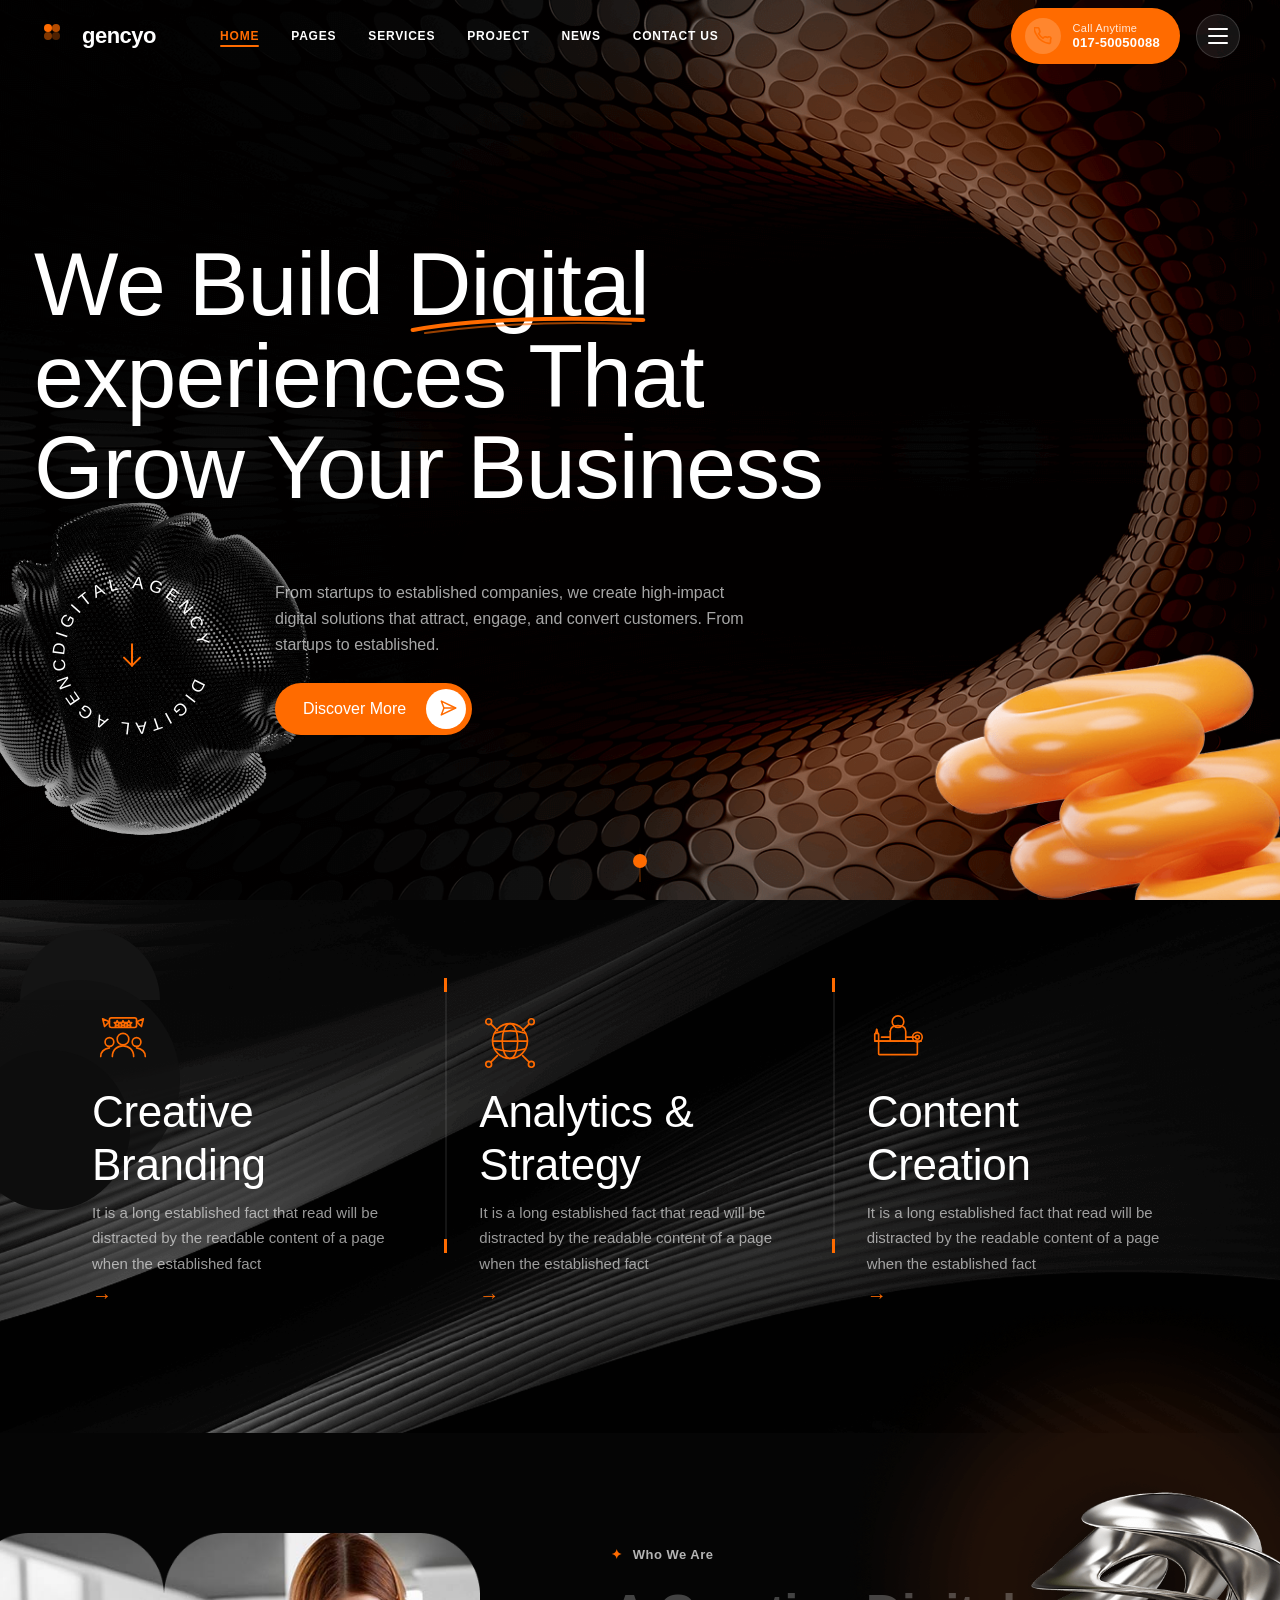
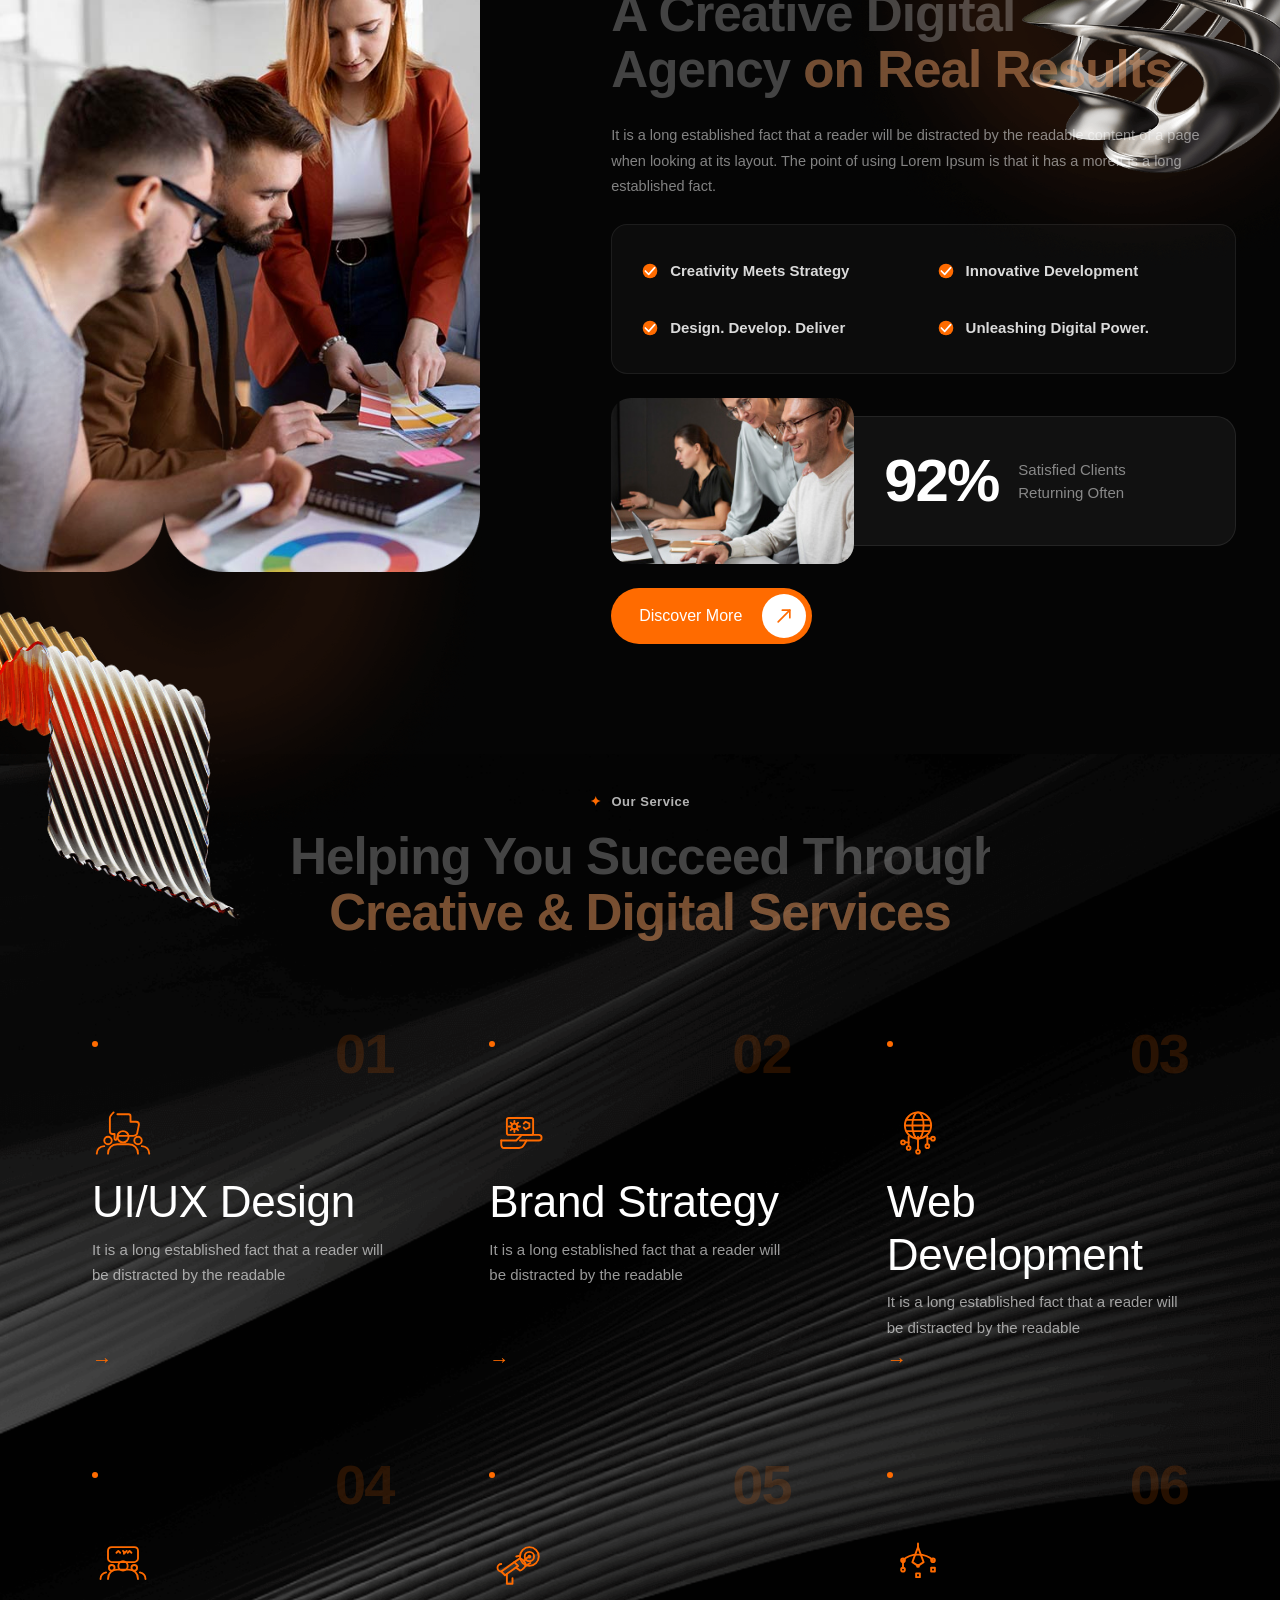
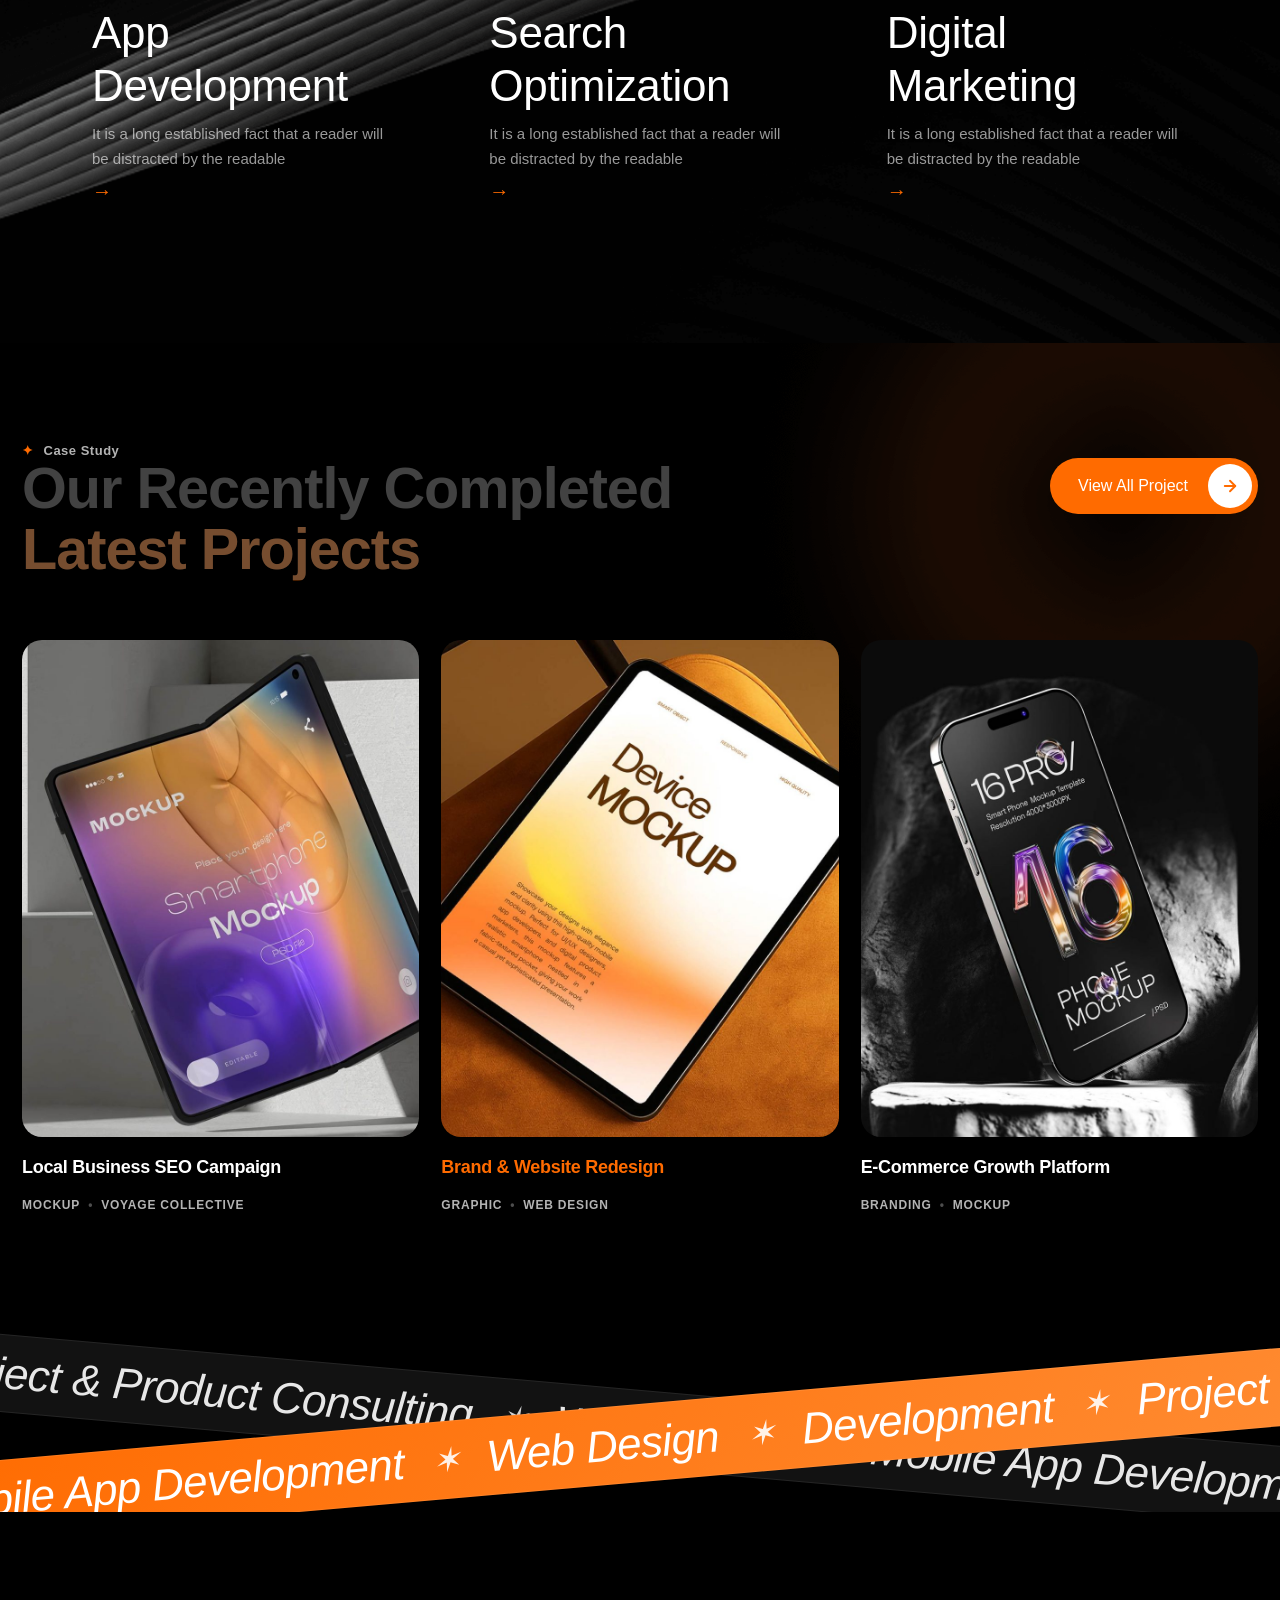
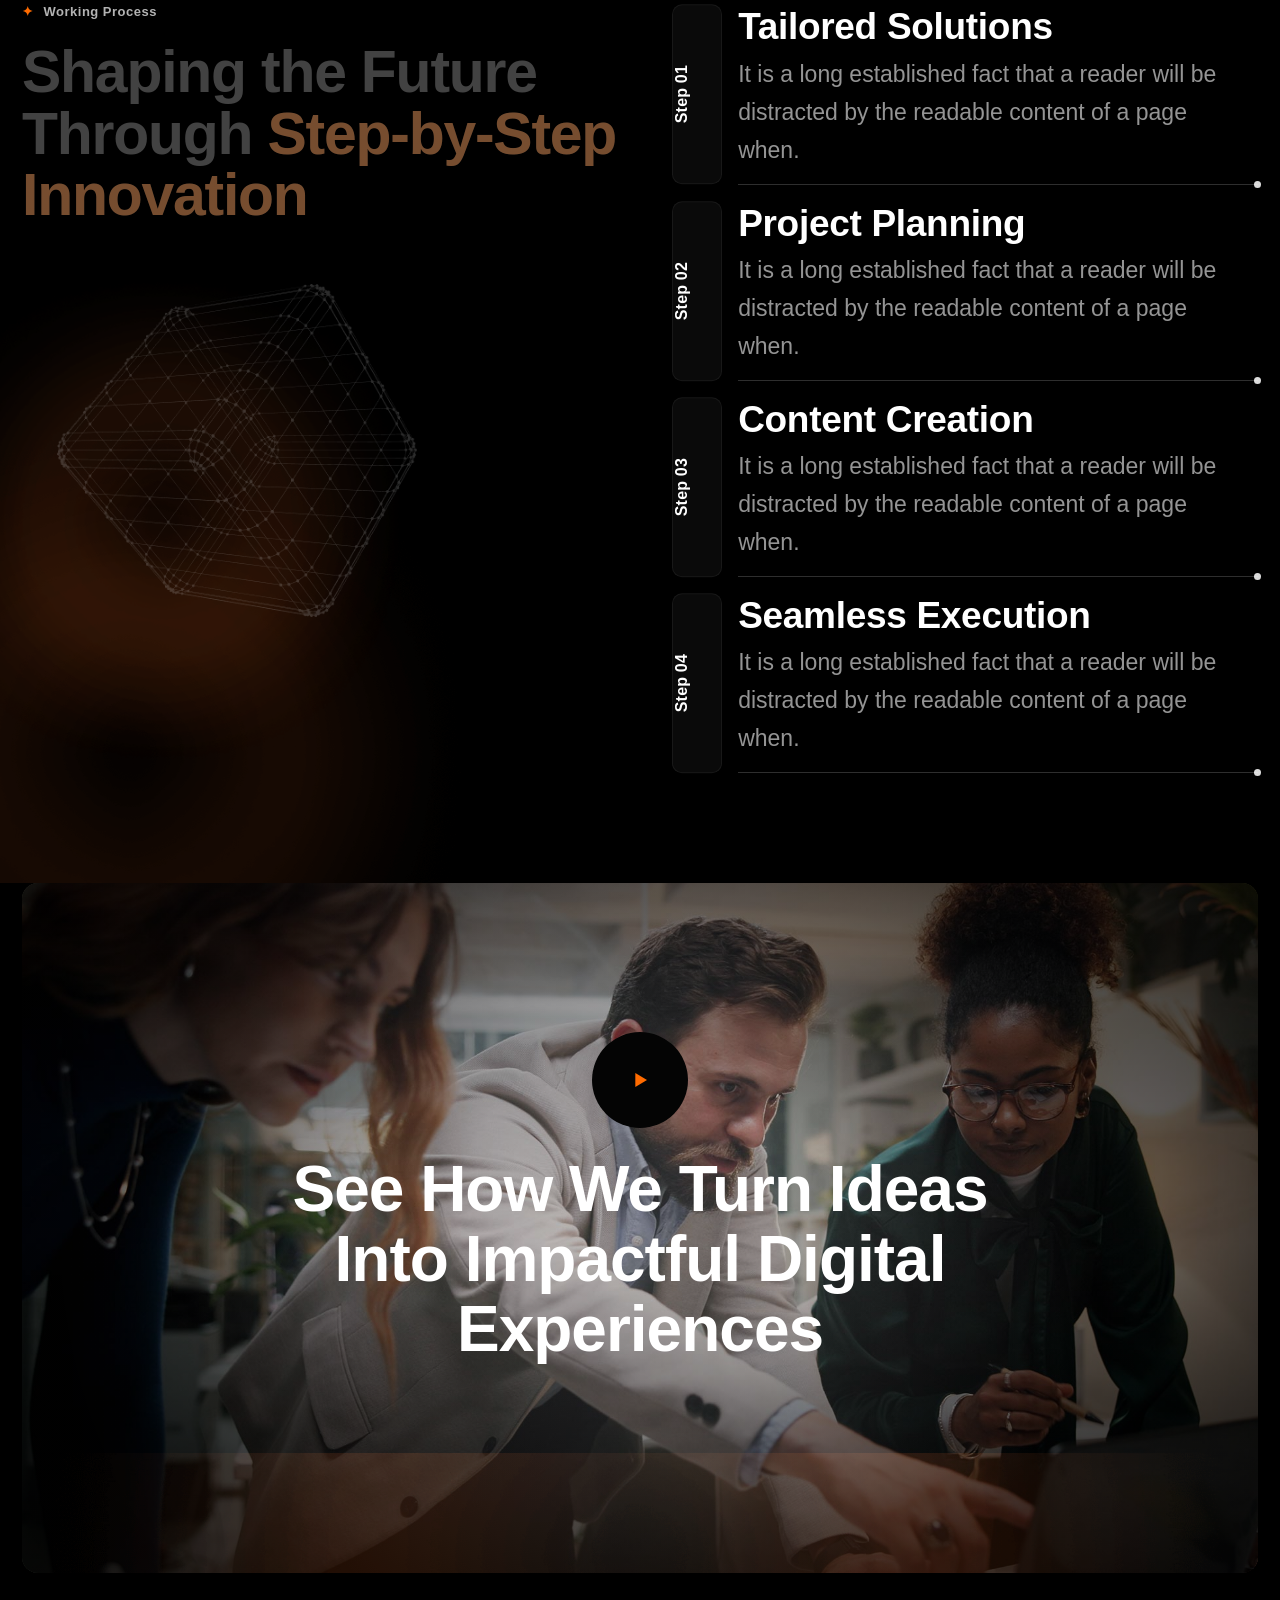
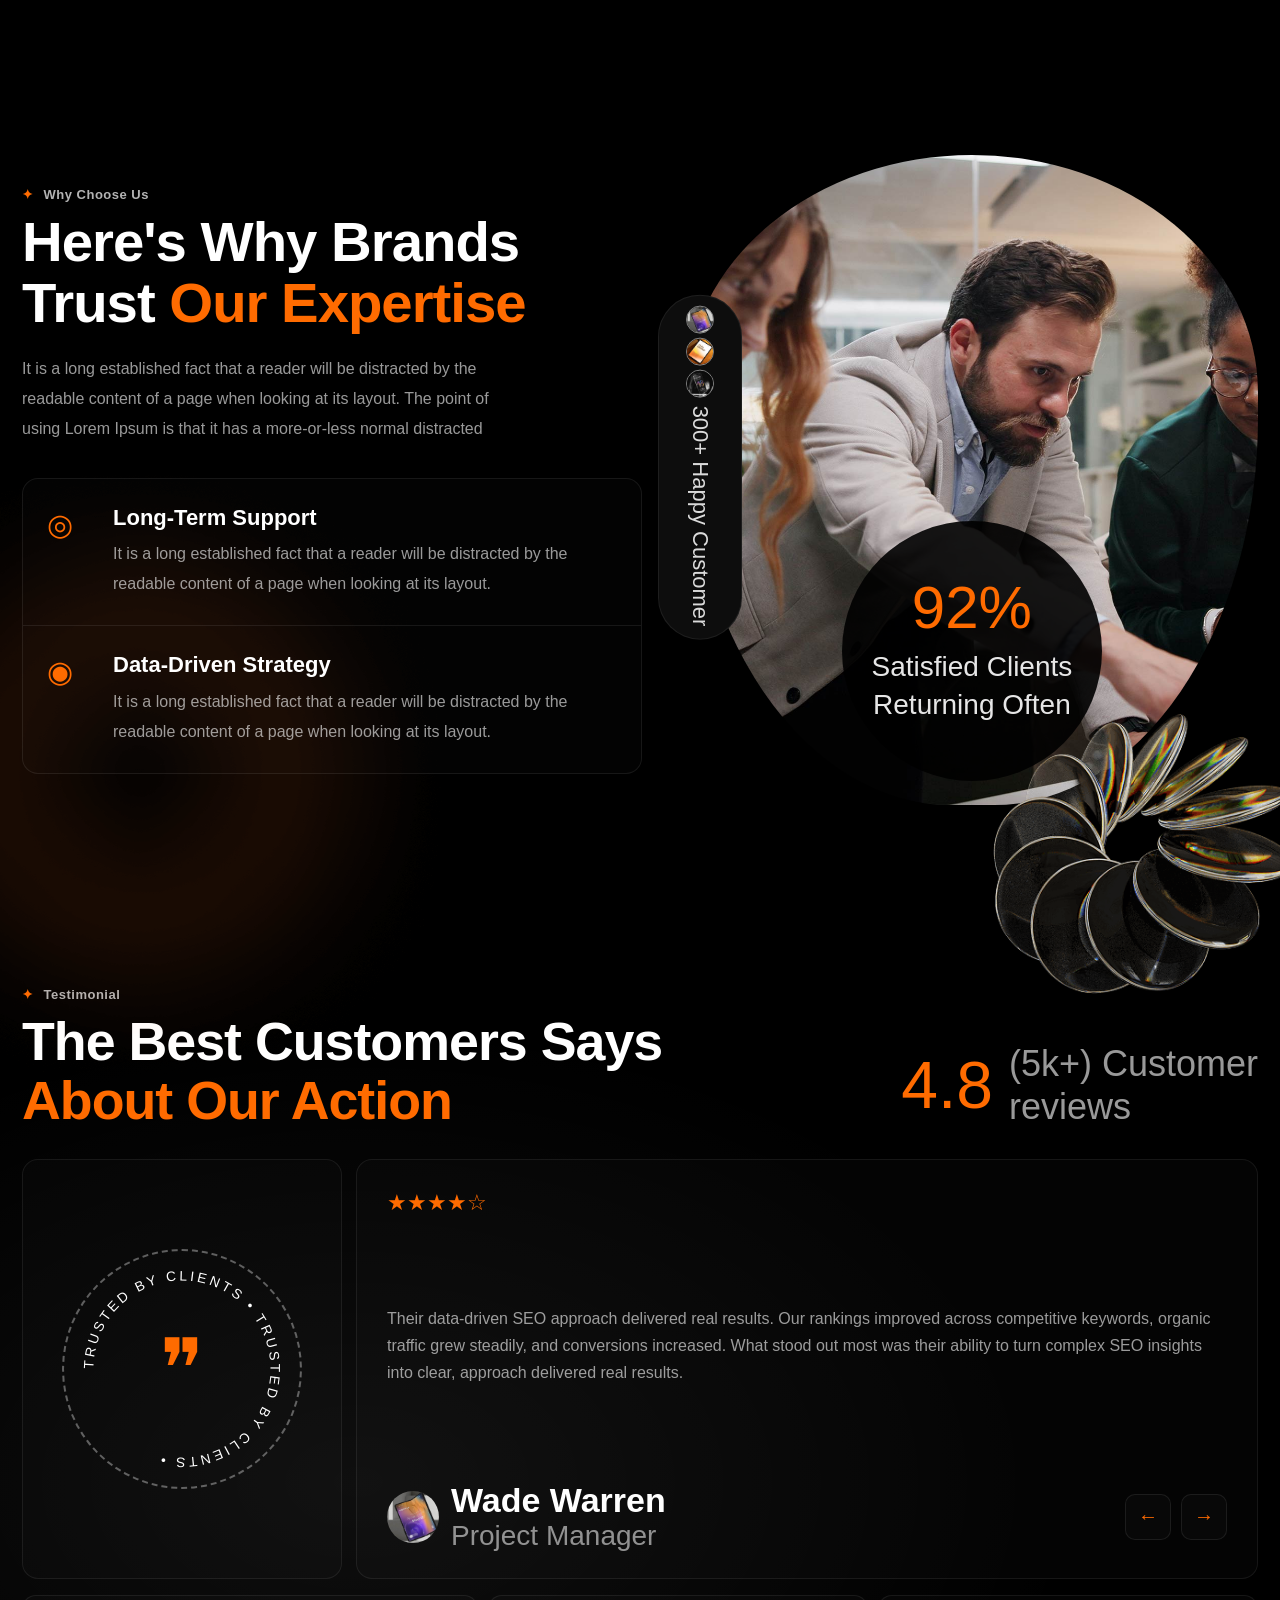
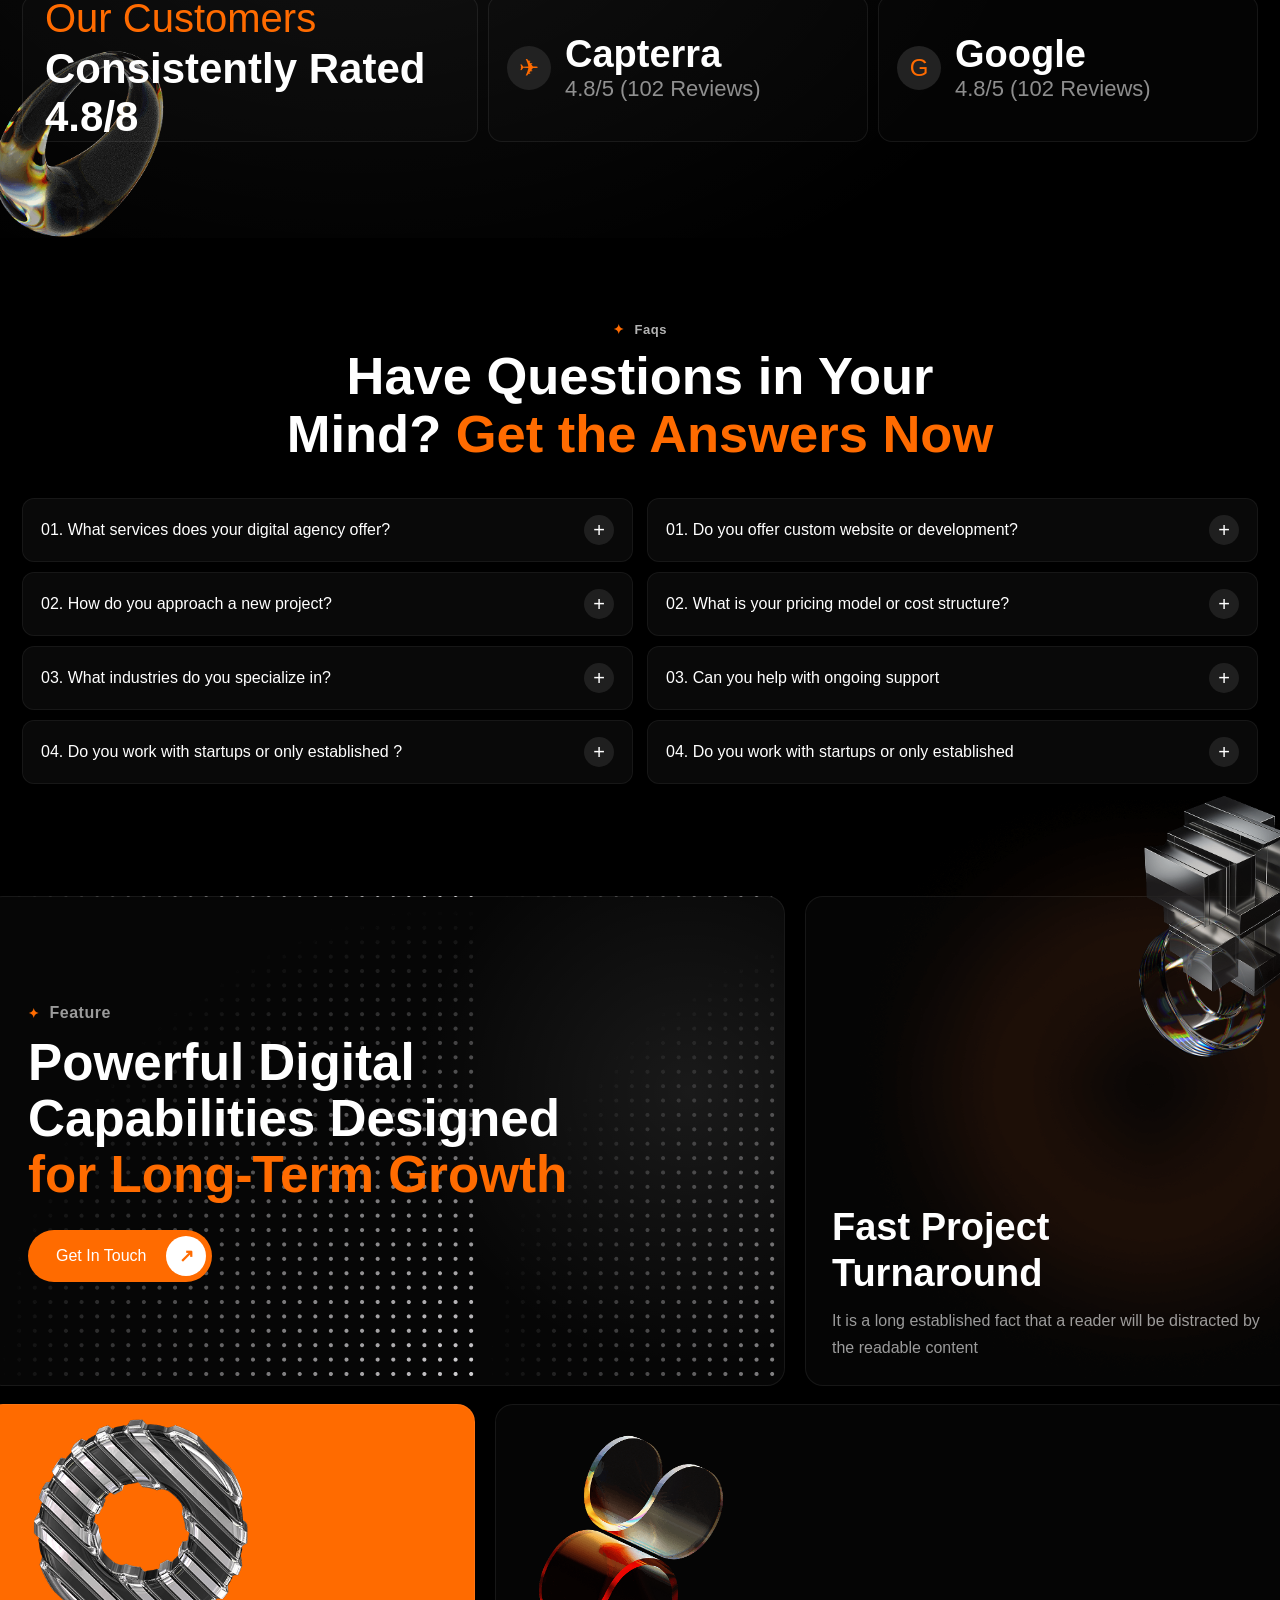
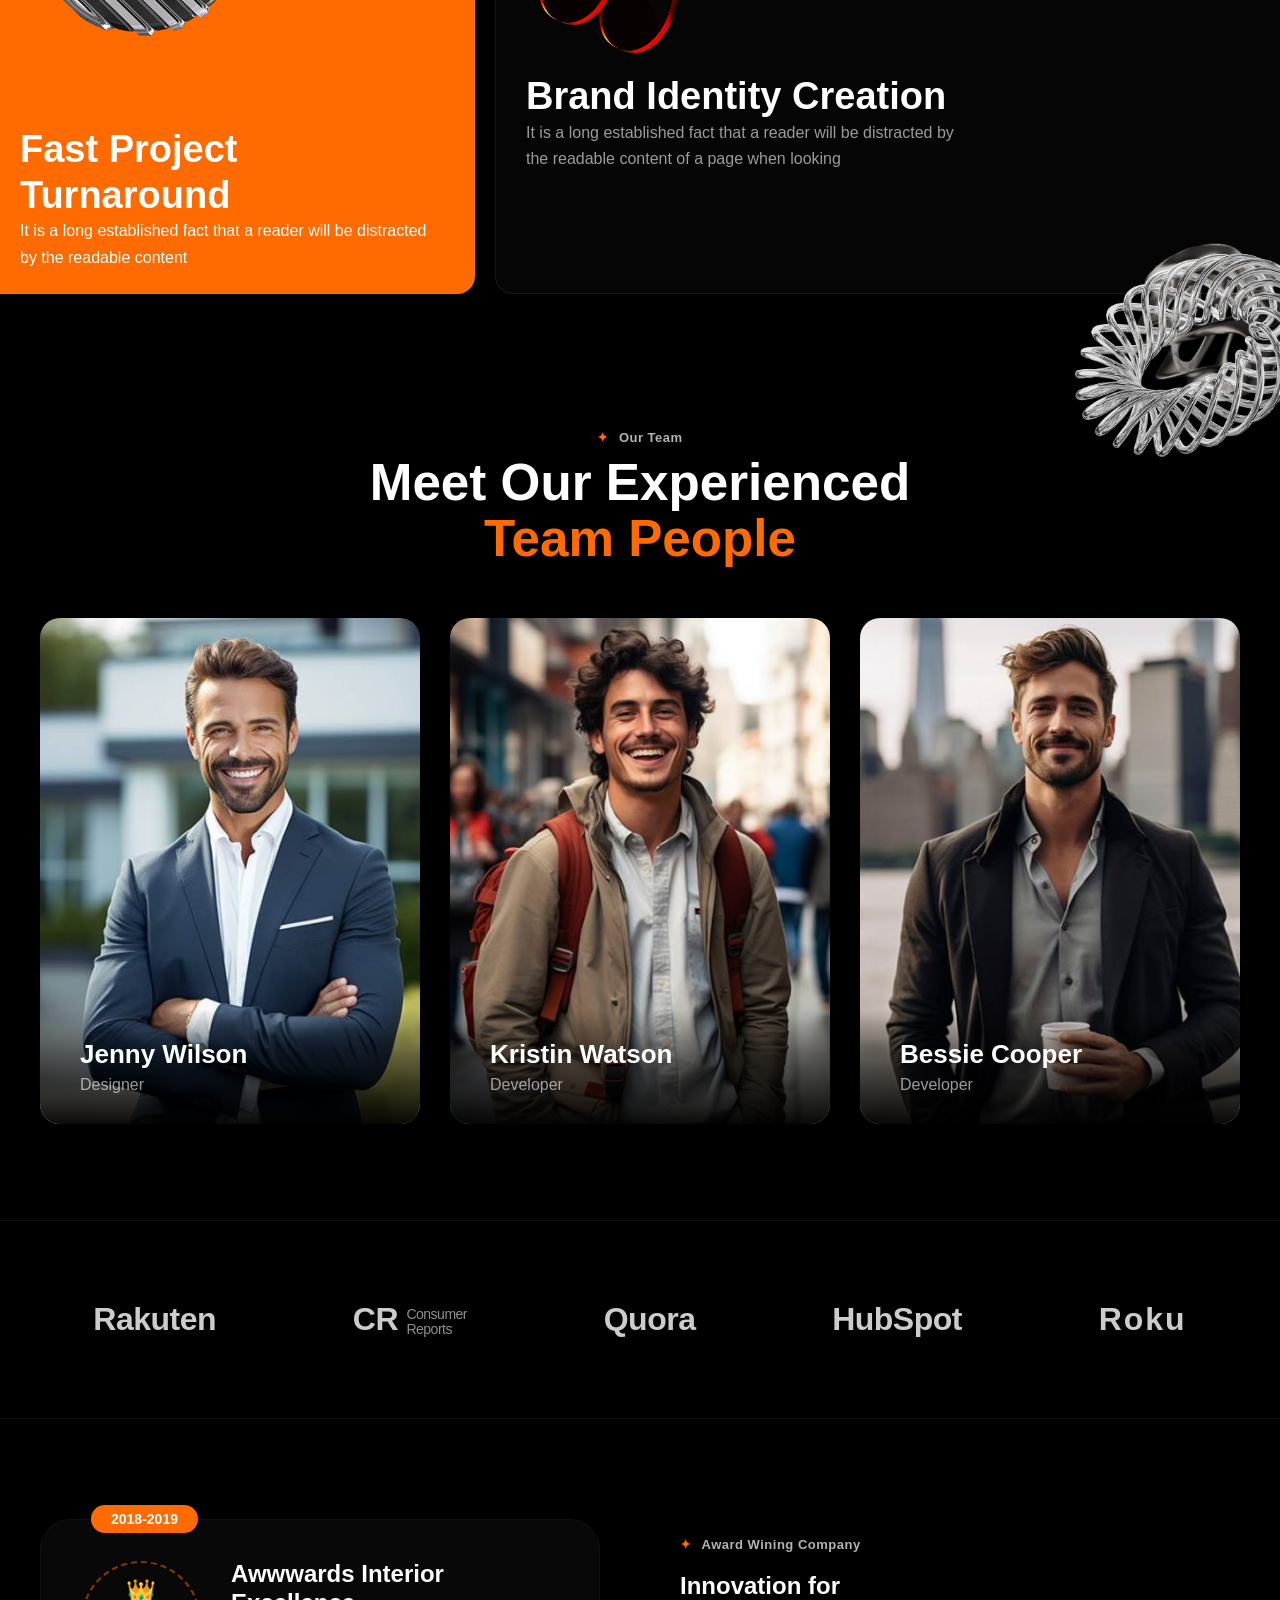
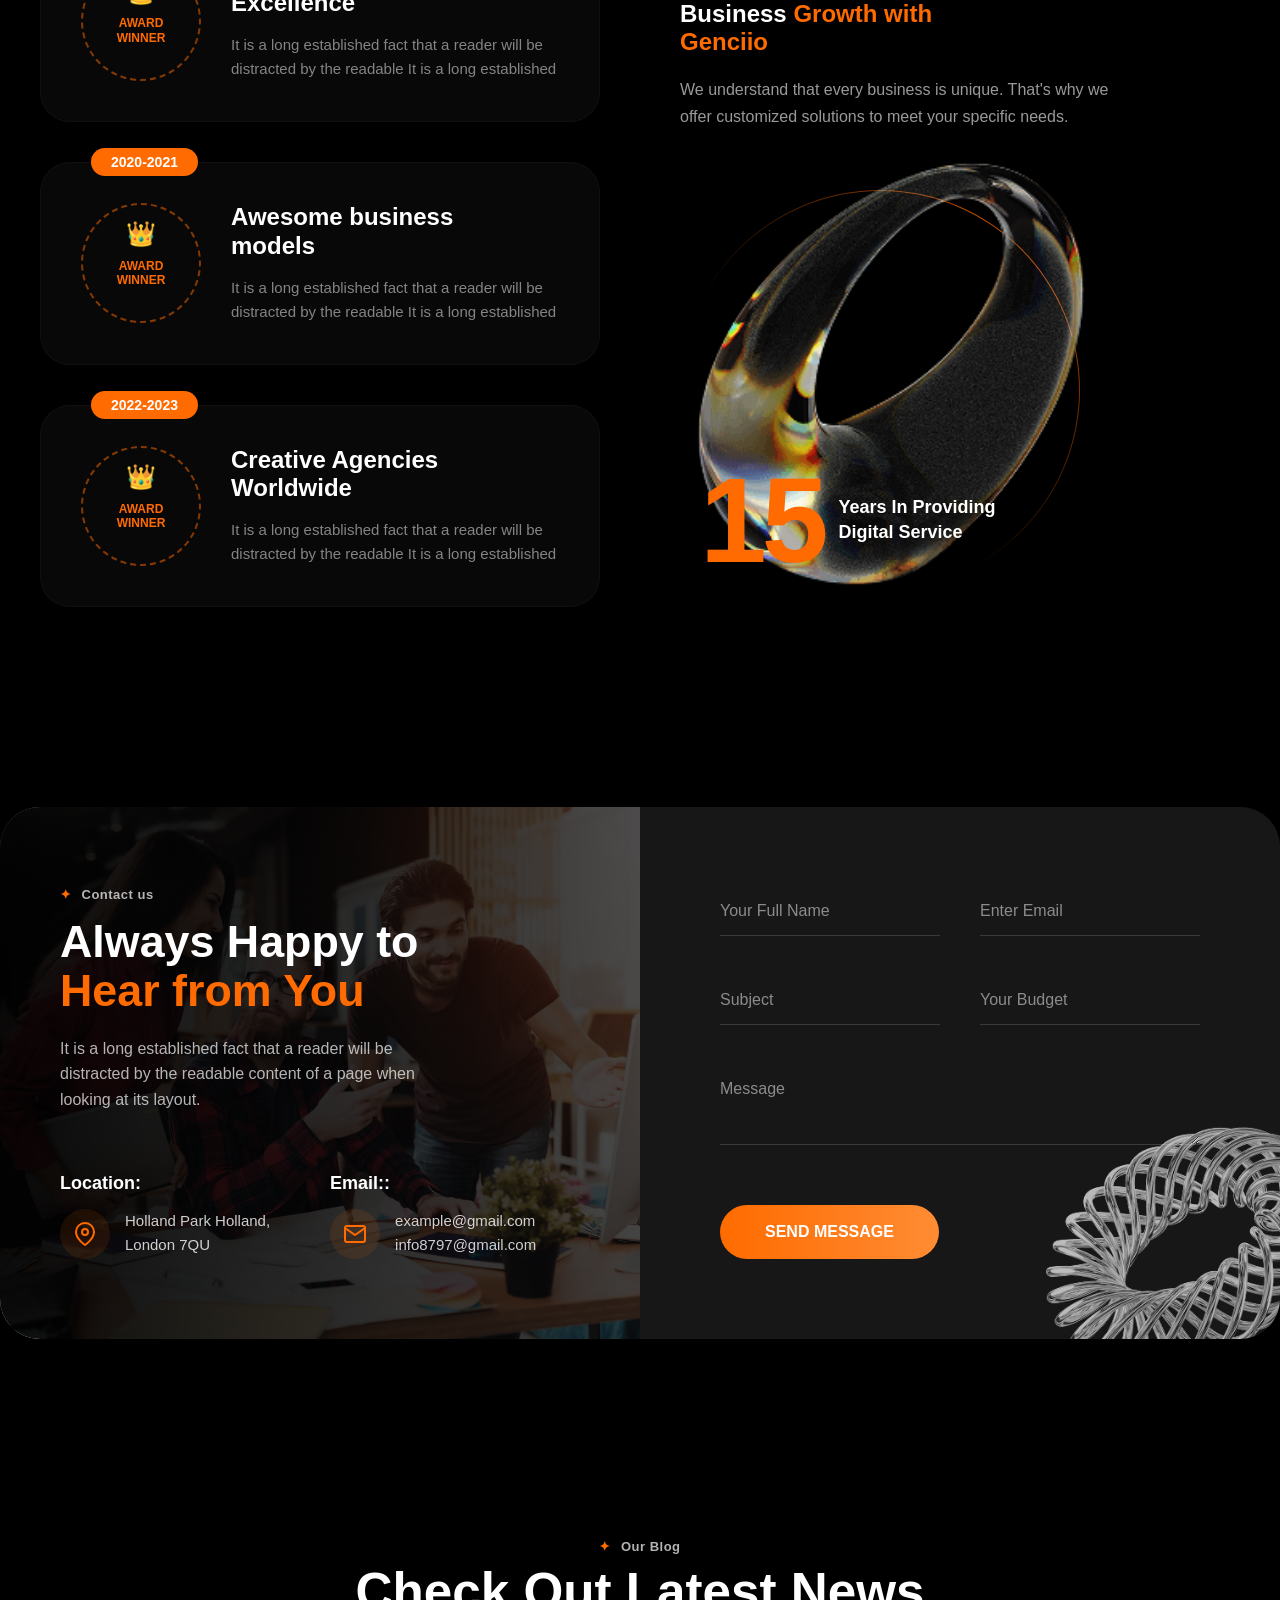
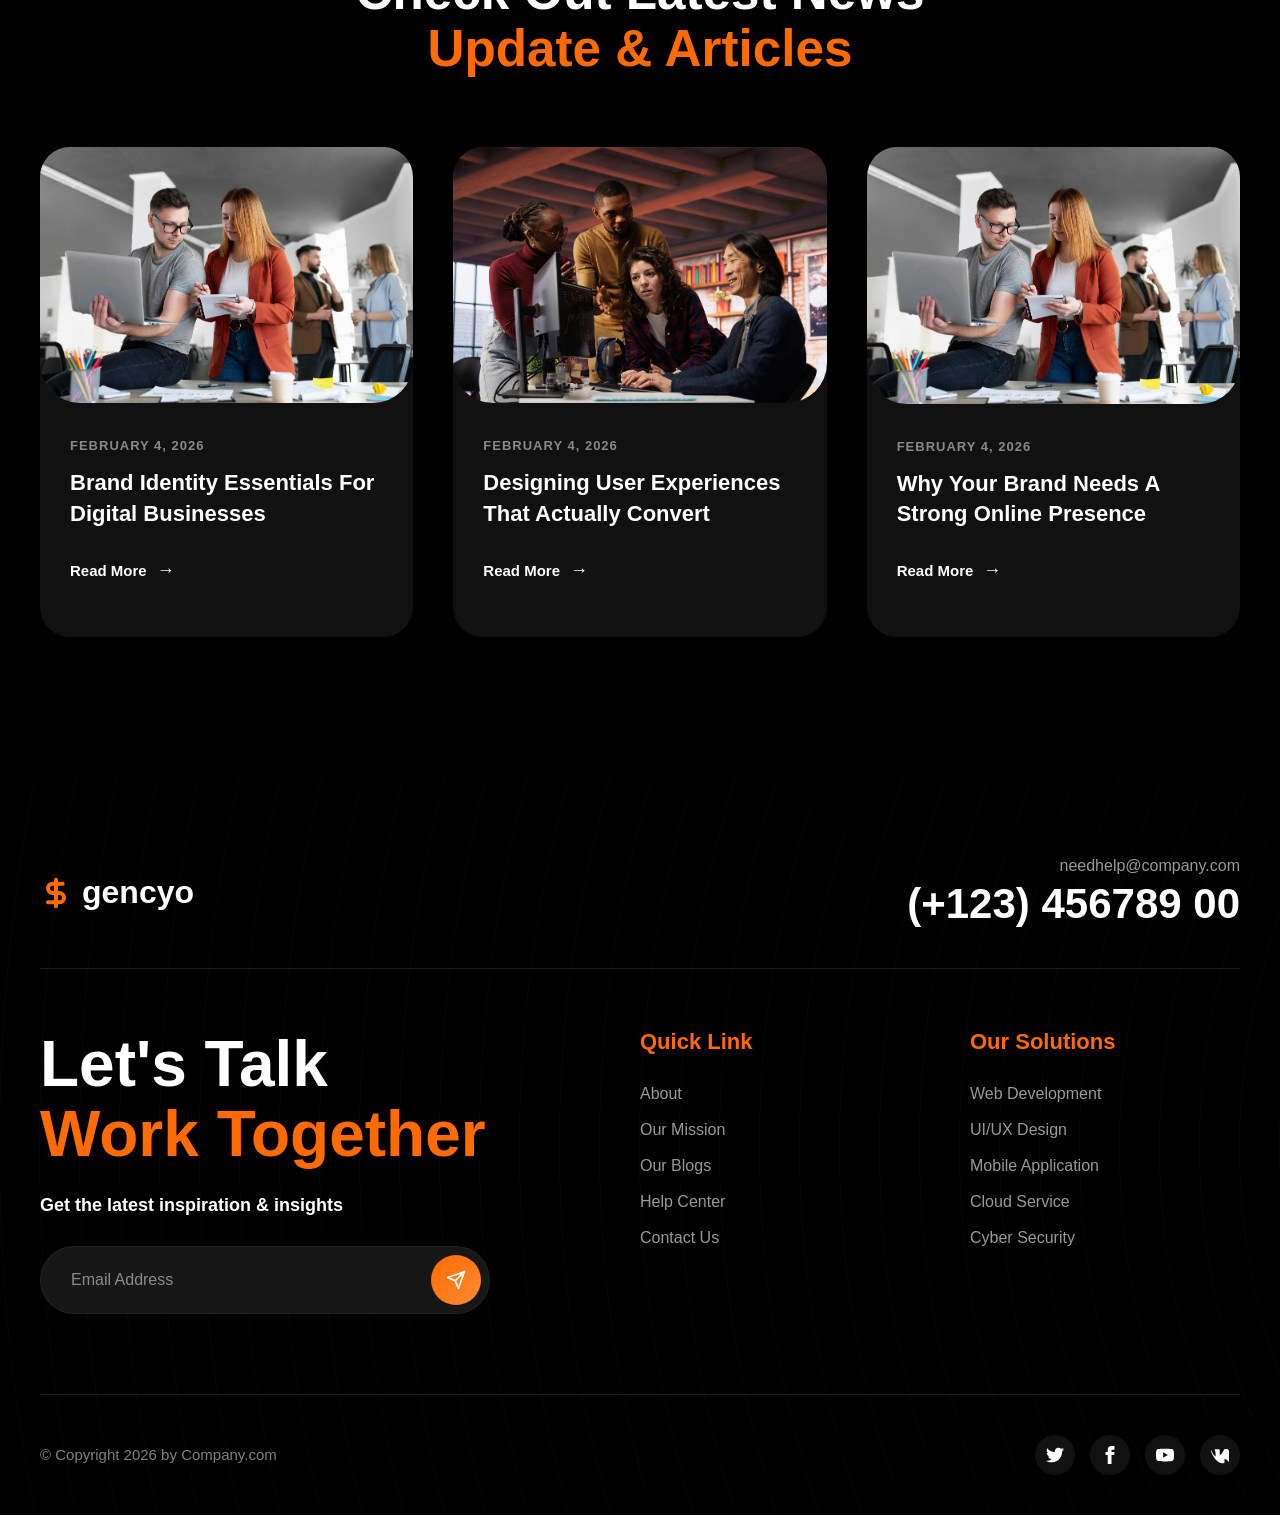
==== commit 1f313802: "adjust spacing" ====
--- a/public/index.html
+++ b/public/index.html
@@ -73,6 +73,11 @@
     <!-- Floating Dotted Image Left -->
     <div class="hero-floating-img">
       <img src="blackdot_floating.png" alt="Dotted face" />
+    </div>
+
+    <!-- Orange object bottom-right -->
+    <div class="hero-orange-object" aria-hidden="true">
+      <img src="Object-5-1.png" alt="" />
     </div>
 
     <div class="hero-container">
@@ -158,185 +163,119 @@
         <circle cx="70" cy="250" r="80" fill="#0d0d0d"></circle>
       </svg>
     </div>
-    <div class="services-deco-right"></div>
+    <div class="services-deco-right" aria-hidden="true">
+      <div class="svc-grid-panel">
+        <div class="svc-grid-cell dark rd-bl"></div>
+        <div class="svc-grid-cell dark rd-br"></div>
+        <div class="svc-grid-cell dark rd-tl"></div>
+        <div class="svc-grid-cell orange rd-bl"></div>
+        <div class="svc-grid-cell dark rd-tl"></div>
+        <div class="svc-grid-cell orange rd-tl"></div>
+      </div>
+    </div>
 
     <div class="services-container">
 
-      <!-- Card 1: UI/UX Design -->
-      <div class="service-card" id="service-ui">
-        <div class="card-header">
-          <div class="orange-dot"></div>
-          <div class="card-number">01</div>
-        </div>
+      <!-- Card 1: Creative Branding -->
+      <div class="service-card" id="service-creative">
         <div class="service-icon">
-          <svg width="60" height="60" viewBox="0 0 64 64" fill="none" stroke="#FF6B00" stroke-width="2" stroke-linecap="round" stroke-linejoin="round">
-            <!-- Thumbs up icon nested over 3 users -->
-            <path d="M26 12 h12 c1 0 2 1 2 2 v6 h6 c2 0 3 1 3 3 l-2 10 c-.5 1-2 2-4 2 h-16 l-2 4 c-.5 1-2 0-2-1 v-5 h-2 c-2 0-3-1-3-3 v-14 c0-1.5 2-4 4-6" />
-            <!-- Users outline -->
-            <path d="M16 54 c0-6 4-10 10-10 h12 c6 0 10 4 10 10" />
-            <circle cx="32" cy="36" r="6" />
-            <circle cx="16" cy="40" r="4" />
-            <circle cx="48" cy="40" r="4" />
-            <path d="M4 54 c0-4 3-8 8-8" />
-            <path d="M60 54 c0-4-3-8-8-8" />
+          <svg width="62" height="62" viewBox="0 0 64 64" fill="none" stroke="#FF6B00" stroke-width="1.7"
+            stroke-linecap="round" stroke-linejoin="round">
+            <!-- Award banner -->
+            <rect x="18" y="6" width="28" height="10" rx="2" />
+            <path d="M18 10 l-5 5 l-2 -8 z" />
+            <path d="M46 10 l5 5 l2 -8 z" />
+            <polygon points="26,9 27,11 29,11 27.5,12.5 28,15 26,13.5 24,15 24.5,12.5 23,11 25,11" />
+            <polygon points="32,9 33,11 35,11 33.5,12.5 34,15 32,13.5 30,15 30.5,12.5 29,11 31,11" />
+            <polygon points="38,9 39,11 41,11 39.5,12.5 40,15 38,13.5 36,15 36.5,12.5 35,11 37,11" />
+            <!-- 3 people group -->
+            <circle cx="32" cy="28" r="6" />
+            <path d="M21 46 c0-7 5-11 11-11 s11 4 11 11" />
+            <circle cx="18" cy="31" r="4.5" />
+            <path d="M9 46 c0-5 3-8 9-9" />
+            <circle cx="46" cy="31" r="4.5" />
+            <path d="M55 46 c0-5 -3-8 -9-9" />
           </svg>
         </div>
-        <h3 class="service-title">UI/UX Design</h3>
-        <p class="service-desc">It is a long established fact that a reader will be distracted by the readable</p>
+        <h3 class="service-title">Creative Branding</h3>
+        <p class="service-desc">It is a long established fact that read will be distracted by the readable content of a
+          page when the established fact</p>
         <a href="#" class="service-link">
           <span class="link-text">Read More</span>
           <span class="arrow-right-icon">→</span>
         </a>
       </div>
 
-      <!-- Card 2: Brand Strategy -->
-      <div class="service-card" id="service-branding">
-        <div class="card-header">
-          <div class="orange-dot"></div>
-          <div class="card-number">02</div>
-        </div>
+      <!-- Orange Vertical Divider -->
+      <div class="service-divider-wrap" aria-hidden="true">
+        <div class="service-divider"></div>
+      </div>
+
+      <!-- Card 2: Analytics & Strategy -->
+      <div class="service-card" id="service-analytics">
         <div class="service-icon">
-          <svg width="60" height="60" viewBox="0 0 64 64" fill="none" stroke="#FF6B00" stroke-width="2" stroke-linecap="round" stroke-linejoin="round">
-            <!-- Hand / Screen / Gear -->
-            <path d="M12 40 h16 l6 -6 h18 c2 0 3 1 3 3 c0 2-1 3-3 3 h-20" />
-            <path d="M12 40 v4 c0 2 1 4 3 4 h16 c2 0 4-1 5-3 l3 -5" />
-            <!-- laptop screen -->
-            <rect x="18" y="16" width="28" height="18" rx="2" />
-            <!-- Gear center -->
-            <circle cx="26" cy="25" r="3" />
-            <path d="M26 19 v2 m 0 8 v2" />
-            <path d="M20 25 h2 m 8 0 h2" />
-            <path d="M22 21 l1.5 1.5 m 5 5 l1.5 1.5" />
-            <path d="M30 21 l-1.5 1.5 m -5 5 l-1.5 1.5" />
-            <!-- code nodes on right -->
-            <path d="M36 22 l2 -2 l4 2 v4 l-4 2 l-2 -2" />
+          <svg width="62" height="62" viewBox="0 0 64 64" fill="none" stroke="#FF6B00" stroke-width="1.7"
+            stroke-linecap="round" stroke-linejoin="round">
+            <!-- Globe -->
+            <circle cx="32" cy="30" r="18" />
+            <ellipse cx="32" cy="30" rx="8" ry="18" />
+            <line x1="14" y1="30" x2="50" y2="30" />
+            <path d="M16 22 q16 -5 32 0" />
+            <path d="M16 38 q16 5 32 0" />
+            <!-- 4 outer nodes -->
+            <circle cx="10" cy="10" r="3" />
+            <line x1="12.5" y1="12.5" x2="19" y2="19" />
+            <circle cx="54" cy="10" r="3" />
+            <line x1="51.5" y1="12.5" x2="45" y2="19" />
+            <circle cx="10" cy="54" r="3" />
+            <line x1="12.5" y1="51.5" x2="19" y2="45" />
+            <circle cx="54" cy="54" r="3" />
+            <line x1="51.5" y1="51.5" x2="45" y2="45" />
           </svg>
         </div>
-        <h3 class="service-title">Brand Strategy</h3>
-        <p class="service-desc">It is a long established fact that a reader will be distracted by the readable</p>
+        <h3 class="service-title">Analytics &amp; Strategy</h3>
+        <p class="service-desc">It is a long established fact that read will be distracted by the readable content of a
+          page when the established fact</p>
         <a href="#" class="service-link">
           <span class="link-text">Read More</span>
           <span class="arrow-right-icon">→</span>
         </a>
       </div>
 
-      <!-- Card 3: Web Development -->
-      <div class="service-card" id="service-web">
-        <div class="card-header">
-          <div class="orange-dot"></div>
-          <div class="card-number">03</div>
-        </div>
+      <!-- Orange Vertical Divider -->
+      <div class="service-divider-wrap" aria-hidden="true">
+        <div class="service-divider"></div>
+      </div>
+
+      <!-- Card 3: Content Creation -->
+      <div class="service-card" id="service-content">
         <div class="service-icon">
-          <svg width="60" height="60" viewBox="0 0 64 64" fill="none" stroke="#FF6B00" stroke-width="2" stroke-linecap="round" stroke-linejoin="round">
-            <!-- Globe -->
-            <circle cx="32" cy="24" r="14" />
-            <ellipse cx="32" cy="24" rx="6" ry="14" />
-            <path d="M18 24 h28" />
-            <path d="M20 18 h24" />
-            <path d="M20 30 h24" />
-            <!-- Node strings coming down -->
-            <path d="M22 36 v10 m 10 -10 v14 m 10 -14 v8" />
-            <circle cx="22" cy="48" r="2" />
-            <circle cx="32" cy="52" r="2" />
-            <circle cx="42" cy="46" r="2" />
-            <!-- Tech dots -->
-            <circle cx="16" cy="42" r="2" />
-            <path d="M18 42 h4" />
-            <circle cx="48" cy="38" r="2" />
-            <path d="M42 38 h4" />
+          <svg width="62" height="62" viewBox="0 0 64 64" fill="none" stroke="#FF6B00" stroke-width="1.7"
+            stroke-linecap="round" stroke-linejoin="round">
+            <!-- Person sitting at desk -->
+            <circle cx="32" cy="10" r="6" />
+            <!-- Torso -->
+            <path d="M24 20 c0-4 3-6 8-6 s8 2 8 6 v10" />
+            <path d="M24 20 v10" />
+            <!-- Arms resting on desk -->
+            <path d="M24 26 h-9" />
+            <path d="M40 26 h9" />
+            <!-- Desk surface -->
+            <line x1="8" y1="30" x2="56" y2="30" />
+            <!-- Desk body -->
+            <rect x="12" y="30" width="40" height="14" rx="1" />
+            <!-- Pen holder left -->
+            <rect x="8" y="22" width="4" height="8" rx="1" />
+            <line x1="10" y1="18" x2="9" y2="22" />
+            <line x1="10" y1="18" x2="11" y2="22" />
+            <!-- Monitor / orb right -->
+            <circle cx="52" cy="26" r="5" />
+            <circle cx="52" cy="26" r="2" />
           </svg>
         </div>
-        <h3 class="service-title">Web Development</h3>
-        <p class="service-desc">It is a long established fact that a reader will be distracted by the readable</p>
-        <a href="#" class="service-link">
-          <span class="link-text">Read More</span>
-          <span class="arrow-right-icon">→</span>
-        </a>
-      </div>
-
-      <!-- Card 4: App Development -->
-      <div class="service-card" id="service-app">
-        <div class="card-header">
-          <div class="orange-dot"></div>
-          <div class="card-number">04</div>
-        </div>
-        <div class="service-icon">
-          <svg width="60" height="60" viewBox="0 0 64 64" fill="none" stroke="#FF6B00" stroke-width="2" stroke-linecap="round" stroke-linejoin="round">
-            <!-- Outline rating block with users -->
-            <path d="M20 14 h24 c2 0 4 1 4 4 v8 c0 2-2 4-4 4 h-24 c-2 0-4-2-4-4 v-8 c0-3 2-4 4-4 z" />
-            <path d="M25 20 l2 -2 l2 2 M41 20 l-2 -2 l-2 2" />
-            <path d="M32 18 l2 2 l2 -2 m -3 3 v-2" />
-            <path d="M16 48 c0-6 4-10 10-10 h12 c6 0 10 4 10 10" />
-            <circle cx="32" cy="34" r="5" />
-            <circle cx="20" cy="36" r="3" />
-            <circle cx="44" cy="36" r="3" />
-            <path d="M8 48 c0-3 2-6 6-7" />
-            <path d="M56 48 c0-3-2-6-6-7" />
-          </svg>
-        </div>
-        <h3 class="service-title">App Development</h3>
-        <p class="service-desc">It is a long established fact that a reader will be distracted by the readable</p>
-        <a href="#" class="service-link">
-          <span class="link-text">Read More</span>
-          <span class="arrow-right-icon">→</span>
-        </a>
-      </div>
-
-      <!-- Card 5: Search Optimization -->
-      <div class="service-card" id="service-seo">
-        <div class="card-header">
-          <div class="orange-dot"></div>
-          <div class="card-number">05</div>
-        </div>
-        <div class="service-icon">
-          <svg width="60" height="60" viewBox="0 0 64 64" fill="none" stroke="#FF6B00" stroke-width="2" stroke-linecap="round" stroke-linejoin="round">
-            <!-- Target structure -->
-            <circle cx="42" cy="24" r="10" />
-            <circle cx="42" cy="24" r="5" />
-            <circle cx="42" cy="24" r="1" />
-            <!-- Megaphone projecting towards target -->
-            <path d="M12 40 l14 -10 l4 4 l-14 10 z" />
-            <path d="M26 30 l6 -4 c2 0 6 4 6 7 c0 2-4 6-6 6 l-4 -3" />
-            <path d="M12 40 a4 4 0 0 1 -4 -4 a4 4 0 0 1 4 -4" />
-            <path d="M18 43 v10 h6 v-6" />
-            <path d="M36 29 l4 -4" />
-            <path d="M38 34 l5 -3" />
-            <path d="M32 23 l-4 1" />
-          </svg>
-        </div>
-        <h3 class="service-title">Search Optimization</h3>
-        <p class="service-desc">It is a long established fact that a reader will be distracted by the readable</p>
-        <a href="#" class="service-link">
-          <span class="link-text">Read More</span>
-          <span class="arrow-right-icon">→</span>
-        </a>
-      </div>
-
-      <!-- Card 6: Digital Marketing -->
-      <div class="service-card" id="service-marketing">
-        <div class="card-header">
-          <div class="orange-dot"></div>
-          <div class="card-number">06</div>
-        </div>
-        <div class="service-icon">
-          <svg width="60" height="60" viewBox="0 0 64 64" fill="none" stroke="#FF6B00" stroke-width="2" stroke-linecap="round" stroke-linejoin="round">
-            <!-- Pen tool -->
-            <path d="M32 14 l-6 16 l6 4 l6 -4 z" />
-            <path d="M32 10 v4" />
-            <circle cx="32" cy="34" r="1" />
-            <!-- Bezier handles left/right -->
-            <path d="M16 28 c8 -8 24 -8 32 0" />
-            <circle cx="16" cy="28" r="2" />
-            <circle cx="48" cy="28" r="2" />
-            <line x1="16" y1="28" x2="16" y2="36" />
-            <circle cx="16" cy="38" r="2" />
-            <!-- Small gears/shapes scattered -->
-            <path d="M46 36 h4 v4 h-4 z" />
-            <path d="M30 42 h4 v4 h-4 z" />
-          </svg>
-        </div>
-        <h3 class="service-title">Digital Marketing</h3>
-        <p class="service-desc">It is a long established fact that a reader will be distracted by the readable</p>
+        <h3 class="service-title">Content Creation</h3>
+        <p class="service-desc">It is a long established fact that read will be distracted by the readable content of a
+          page when the established fact</p>
         <a href="#" class="service-link">
           <span class="link-text">Read More</span>
           <span class="arrow-right-icon">→</span>
@@ -449,7 +388,8 @@
         <a href="#" class="btn-discover about-cta" id="about-discover-btn">
           <span class="btn-text">Discover More</span>
           <span class="btn-arrow">
-            <svg width="20" height="20" viewBox="0 0 24 24" fill="none" stroke="currentColor" stroke-width="2" stroke-linecap="round" stroke-linejoin="round">
+            <svg width="20" height="20" viewBox="0 0 24 24" fill="none" stroke="currentColor" stroke-width="2"
+              stroke-linecap="round" stroke-linejoin="round">
               <line x1="5" y1="19" x2="19" y2="5" />
               <polyline points="10 5 19 5 19 14" />
             </svg>
@@ -483,8 +423,10 @@
             <div class="card-number">01</div>
           </div>
           <div class="service-icon">
-            <svg width="60" height="60" viewBox="0 0 64 64" fill="none" stroke="#FF6B00" stroke-width="2" stroke-linecap="round" stroke-linejoin="round">
-              <path d="M26 12 h12 c1 0 2 1 2 2 v6 h6 c2 0 3 1 3 3 l-2 10 c-.5 1-2 2-4 2 h-16 l-2 4 c-.5 1-2 0-2-1 v-5 h-2 c-2 0-3-1-3-3 v-14 c0-1.5 2-4 4-6" />
+            <svg width="60" height="60" viewBox="0 0 64 64" fill="none" stroke="#FF6B00" stroke-width="2"
+              stroke-linecap="round" stroke-linejoin="round">
+              <path
+                d="M26 12 h12 c1 0 2 1 2 2 v6 h6 c2 0 3 1 3 3 l-2 10 c-.5 1-2 2-4 2 h-16 l-2 4 c-.5 1-2 0-2-1 v-5 h-2 c-2 0-3-1-3-3 v-14 c0-1.5 2-4 4-6" />
               <path d="M16 54 c0-6 4-10 10-10 h12 c6 0 10 4 10 10" />
               <circle cx="32" cy="36" r="6" />
               <circle cx="16" cy="40" r="4" />
@@ -508,7 +450,8 @@
             <div class="card-number">02</div>
           </div>
           <div class="service-icon">
-            <svg width="60" height="60" viewBox="0 0 64 64" fill="none" stroke="#FF6B00" stroke-width="2" stroke-linecap="round" stroke-linejoin="round">
+            <svg width="60" height="60" viewBox="0 0 64 64" fill="none" stroke="#FF6B00" stroke-width="2"
+              stroke-linecap="round" stroke-linejoin="round">
               <!-- Hand / Screen / Gear -->
               <path d="M12 40 h16 l6 -6 h18 c2 0 3 1 3 3 c0 2-1 3-3 3 h-20" />
               <path d="M12 40 v4 c0 2 1 4 3 4 h16 c2 0 4-1 5-3 l3 -5" />
@@ -539,7 +482,8 @@
             <div class="card-number">03</div>
           </div>
           <div class="service-icon">
-            <svg width="60" height="60" viewBox="0 0 64 64" fill="none" stroke="#FF6B00" stroke-width="2" stroke-linecap="round" stroke-linejoin="round">
+            <svg width="60" height="60" viewBox="0 0 64 64" fill="none" stroke="#FF6B00" stroke-width="2"
+              stroke-linecap="round" stroke-linejoin="round">
               <circle cx="32" cy="24" r="14" />
               <ellipse cx="32" cy="24" rx="6" ry="14" />
               <path d="M18 24 h28" />
@@ -570,7 +514,8 @@
             <div class="card-number">04</div>
           </div>
           <div class="service-icon">
-            <svg width="60" height="60" viewBox="0 0 64 64" fill="none" stroke="#FF6B00" stroke-width="2" stroke-linecap="round" stroke-linejoin="round">
+            <svg width="60" height="60" viewBox="0 0 64 64" fill="none" stroke="#FF6B00" stroke-width="2"
+              stroke-linecap="round" stroke-linejoin="round">
               <path d="M20 14 h24 c2 0 4 1 4 4 v8 c0 2-2 4-4 4 h-24 c-2 0-4-2-4-4 v-8 c0-3 2-4 4-4 z" />
               <path d="M25 20 l2 -2 l2 2 M41 20 l-2 -2 l-2 2" />
               <path d="M32 18 l2 2 l2 -2 m -3 3 v-2" />
@@ -597,7 +542,8 @@
             <div class="card-number">05</div>
           </div>
           <div class="service-icon">
-            <svg width="60" height="60" viewBox="0 0 64 64" fill="none" stroke="#FF6B00" stroke-width="2" stroke-linecap="round" stroke-linejoin="round">
+            <svg width="60" height="60" viewBox="0 0 64 64" fill="none" stroke="#FF6B00" stroke-width="2"
+              stroke-linecap="round" stroke-linejoin="round">
               <circle cx="42" cy="24" r="10" />
               <circle cx="42" cy="24" r="5" />
               <circle cx="42" cy="24" r="1" />
@@ -625,7 +571,8 @@
             <div class="card-number">06</div>
           </div>
           <div class="service-icon">
-            <svg width="60" height="60" viewBox="0 0 64 64" fill="none" stroke="#FF6B00" stroke-width="2" stroke-linecap="round" stroke-linejoin="round">
+            <svg width="60" height="60" viewBox="0 0 64 64" fill="none" stroke="#FF6B00" stroke-width="2"
+              stroke-linecap="round" stroke-linejoin="round">
               <!-- Pen tool -->
               <path d="M32 14 l-6 16 l6 4 l6 -4 z" />
               <path d="M32 10 v4" />
@@ -962,7 +909,18 @@
 
       <div class="testimonial-main">
         <div class="trusted-card">
-          <div class="trusted-ring">TRUSTED BY CLIENTS • TRUSTED BY CLIENTS •</div>
+          <div class="trusted-ring">
+            <svg viewBox="0 0 240 240" class="trusted-ring-svg" aria-hidden="true">
+              <defs>
+                <path id="trusted-circle-path" d="M120,120 m-90,0 a90,90 0 1,1 180,0 a90,90 0 1,1 -180,0" />
+              </defs>
+              <text class="trusted-ring-text">
+                <textPath href="#trusted-circle-path" startOffset="0%">
+                  TRUSTED BY CLIENTS • TRUSTED BY CLIENTS •
+                </textPath>
+              </text>
+            </svg>
+          </div>
           <div class="trusted-mark">❞</div>
         </div>
 
--- a/public/style.css
+++ b/public/style.css
@@ -33,7 +33,6 @@
 
 * {
   font-family: var(--font) !important;
-  font-weight: 400 !important;
 }
 
 /* ═══════════ NAVBAR ═══════════ */
@@ -250,8 +249,8 @@
   width: 100%;
   max-width: 1280px;
   margin: 0 auto;
-  padding: 0 40px;
-  padding-top: 100px;
+  padding: 0 34px;
+  padding-top: 92px;
   display: flex;
   flex-direction: column;
 }
@@ -261,20 +260,20 @@
   display: flex;
   justify-content: flex-start;
   align-items: flex-start;
-  gap: 80px;
-  margin-top: 40px;
-  padding-left: 10%; /* Indent badge and text slightly from left edge */
+  gap: 46px;
+  margin-top: 44px;
+  padding-left: 0;
 }
 
 /* Heading */
 .hero-heading {
-  font-size: clamp(44px, 6vw, 84px);
-  font-weight: 900;
-  line-height: 1.05;
-  letter-spacing: -1.5px;
+  font-size: clamp(64px, 7vw, 96px);
+  font-weight: 300 !important;
+  line-height: 1.02;
+  letter-spacing: -1px;
   color: var(--white);
   animation: fadeSlideUp 0.9s ease both;
-  max-width: 900px;
+  max-width: 980px;
 }
 
 @keyframes fadeSlideUp {
@@ -314,8 +313,8 @@
 
 /* Circular badge */
 .hero-badge {
-  width: 150px;
-  height: 150px;
+  width: 195px;
+  height: 195px;
   flex-shrink: 0;
   animation: fadeSlideUp 1s 0.3s ease both;
 }
@@ -344,10 +343,10 @@
 
 .badge-text-svg {
   fill: var(--white);
-  font-size: 13px;
+  font-size: 14px;
   font-family: var(--font);
-  font-weight: 600;
-  letter-spacing: 4px;
+  font-weight: 400 !important;
+  letter-spacing: 3.8px;
   text-transform: uppercase;
 }
 
@@ -368,11 +367,11 @@
 /* Floating dotted image left */
 .hero-floating-img {
   position: absolute;
-  left: -120px;
-  bottom: 60px;
+  left: -42px;
+  bottom: 46px;
   z-index: 2;
-  width: 500px;
-  opacity: 0.8;
+  width: 410px;
+  opacity: 0.78;
   animation: floatImg 6s ease-in-out infinite;
   pointer-events: none;
 }
@@ -383,6 +382,34 @@
   display: block;
 }
 
+.hero-orange-object {
+  position: absolute;
+  right: -10px;
+  bottom: -14px;
+  width: min(30vw, 390px);
+  z-index: 2;
+  pointer-events: none;
+  animation: heroOrangeFloat 6.5s ease-in-out infinite;
+}
+
+.hero-orange-object img {
+  width: 100%;
+  height: auto;
+  display: block;
+}
+
+@keyframes heroOrangeFloat {
+  0% {
+    transform: translateY(0px) rotate(0deg);
+  }
+  50% {
+    transform: translateY(-10px) rotate(2deg);
+  }
+  100% {
+    transform: translateY(0px) rotate(0deg);
+  }
+}
+
 @keyframes floatImg {
   0% { transform: translateY(0px) rotate(0deg); }
   50% { transform: translateY(-15px) rotate(2deg); }
@@ -391,19 +418,19 @@
 
 /* Right content under heading */
 .hero-right {
-  max-width: 440px;
+  max-width: 470px;
   flex-shrink: 0;
-  padding-top: 10px;
+  padding-top: 22px;
   display: flex;
   flex-direction: column;
-  gap: 30px;
+  gap: 24px;
   align-items: flex-start;
   animation: fadeSlideUp 1s 0.5s ease both;
 }
 
 .hero-desc {
-  font-size: 14.5px;
-  line-height: 1.8;
+  font-size: 16px;
+  line-height: 1.65;
   color: rgba(255, 255, 255, 0.65);
 }
 
@@ -503,6 +530,12 @@
   .hero-heading {
     font-size: clamp(36px, 8vw, 56px);
   }
+
+  .hero-orange-object {
+    width: min(42vw, 320px);
+    right: -34px;
+    bottom: -24px;
+  }
 }
 
 @media (max-width: 600px) {
@@ -517,6 +550,12 @@
 
   .logo-text {
     font-size: 18px;
+  }
+
+  .hero-orange-object {
+    width: min(56vw, 250px);
+    right: -48px;
+    bottom: -12px;
   }
 }
 
@@ -609,7 +648,7 @@
 .services {
   position: relative;
   background: #000 url('services_bg.png') center/cover no-repeat;
-  padding: 100px 0;
+  padding: 88px 0 96px;
   overflow: hidden;
 }
 
@@ -624,37 +663,39 @@
 }
 
 .services-deco-right {
-  display: none; /* Hide old right grid */
-}
-
-/* Grid: 3-column layout */
+  position: absolute;
+  right: 0;
+  top: 50%;
+  transform: translateY(-50%);
+  z-index: 0;
+  pointer-events: none;
+}
+
 .services-container {
   position: relative;
   z-index: 1;
   max-width: 1280px;
   margin: 0 auto;
-  padding: 0 40px;
+  padding: 0 60px;
   display: grid;
-  grid-template-columns: repeat(3, 1fr);
-  gap: 30px;
-  align-items: stretch;
-}
-
-/* Card base */
+  grid-template-columns: 1fr 2px 1fr 2px 1fr;
+  align-items: start;
+}
+
 .service-card {
-  padding: 40px 35px;
+  padding: 24px 32px 30px;
   display: flex;
   flex-direction: column;
-  background: #0a0a0a;
-  border-radius: 24px;
+  background: transparent;
+  border-radius: 0;
   opacity: 0;
   transform: translateY(32px);
-  transition: opacity 0.6s ease, transform 0.6s ease, box-shadow 0.3s;
+  transition: opacity 0.6s ease, transform 0.6s ease, background 0.3s;
   position: relative;
 }
 
 .service-card:hover {
-  box-shadow: 0 10px 40px rgba(0, 0, 0, 0.8);
+  background: rgba(255, 107, 0, 0.04);
 }
 
 .service-card.visible {
@@ -662,12 +703,9 @@
   transform: translateY(0);
 }
 
-/* Stagger card animations */
-.service-card:nth-child(2) { transition-delay: 0.1s; }
-.service-card:nth-child(3) { transition-delay: 0.2s; }
-.service-card:nth-child(4) { transition-delay: 0.3s; }
-.service-card:nth-child(5) { transition-delay: 0.4s; }
-.service-card:nth-child(6) { transition-delay: 0.5s; }
+.service-card:nth-child(1) { transition-delay: 0s; }
+.service-card:nth-child(3) { transition-delay: 0.15s; }
+.service-card:nth-child(5) { transition-delay: 0.3s; }
 
 /* Card Header (Dot & Number) */
 .card-header {
@@ -694,13 +732,13 @@
 
 /* Icon */
 .service-icon {
-  width: 68px;
-  height: 68px;
-  display: flex;
-  align-items: center;
-  justify-content: flex-start; /* Ensure left-alignment inside grid card */
+  width: 62px;
+  height: 62px;
+  display: flex;
+  align-items: center;
+  justify-content: center;
   perspective: 1000px;
-  margin-bottom: 15px;
+  margin-bottom: 12px;
 }
 
 .service-icon svg {
@@ -713,20 +751,21 @@
 
 /* Title */
 .service-title {
-  font-size: 26px;
-  font-weight: 700;
+  font-size: 44px;
+  font-weight: 400;
   color: var(--white);
-  letter-spacing: -0.5px;
+  letter-spacing: -0.3px;
   line-height: 1.2;
+  margin-bottom: 8px;
 }
 
 /* Description */
 .service-desc {
-  font-size: 16px;
-  line-height: 1.6;
+  font-size: 15px;
+  line-height: 1.7;
   color: rgba(255, 255, 255, 0.6);
   flex: 1;
-  margin-bottom: 5px;
+  margin-bottom: 8px;
 }
 
 /* Links */
@@ -734,14 +773,14 @@
   display: inline-flex;
   align-items: center;
   justify-content: flex-start;
-  gap: 0;
+  gap: 8px;
   text-decoration: none;
-  transition: gap 0.4s ease, opacity 0.25s, transform 0.25s;
+  transition: transform 0.25s;
   width: max-content;
 }
 
 .service-card:hover .service-link {
-  gap: 10px;
+  gap: 8px;
 }
 
 .service-link:hover {
@@ -750,23 +789,11 @@
 }
 
 .link-text {
-  font-size: 16px;
-  font-weight: 600;
-  color: var(--orange);
-  text-decoration: underline;
-  text-decoration-color: var(--orange);
-  text-underline-offset: 4px;
-  
-  max-width: 0;
-  opacity: 0;
-  overflow: hidden;
-  white-space: nowrap;
-  transition: max-width 0.4s ease, opacity 0.3s ease;
+  display: none;
 }
 
 .service-card:hover .link-text {
-  max-width: 120px;
-  opacity: 1;
+  display: none;
 }
 
 .arrow-right-icon {
@@ -774,6 +801,32 @@
   color: var(--orange);
   display: flex;
 }
+
+.service-divider-wrap {
+  display: flex;
+  justify-content: center;
+}
+
+.service-divider {
+  width: 2px;
+  background: rgba(255, 255, 255, 0.08);
+  align-self: stretch;
+  min-height: 255px;
+  position: relative;
+}
+
+.service-divider::before,
+.service-divider::after {
+  content: '';
+  position: absolute;
+  left: -1px;
+  width: 3px;
+  height: 14px;
+  background: var(--orange);
+}
+
+.service-divider::before { top: -10px; }
+.service-divider::after { bottom: -10px; }
 
 /* ═══════════ RESPONSIVE – SERVICES ═══════════ */
 @media (max-width: 900px) {
@@ -2648,7 +2701,7 @@
 
 .testimonial-heading {
   margin-top: 10px;
-  font-size: clamp(42px, 4.4vw, 66px);
+  font-size: clamp(42px, 4.2vw, 60px);
   line-height: 1.08;
   letter-spacing: -1px;
   color: #fff;
@@ -2661,21 +2714,21 @@
 }
 
 .score-value {
-  font-size: 82px;
+  font-size: 66px;
   line-height: 1;
   color: var(--orange);
 }
 
 .score-text {
   color: rgba(255, 255, 255, 0.6);
-  font-size: 37px;
+  font-size: 36px;
   line-height: 1.2;
 }
 
 .testimonial-main {
   display: grid;
-  grid-template-columns: 0.95fr 1.9fr;
-  gap: 16px;
+  grid-template-columns: 320px minmax(0, 1fr);
+  gap: 14px;
 }
 
 .trusted-card,
@@ -2686,40 +2739,58 @@
 }
 
 .trusted-card {
-  min-height: 390px;
+  min-height: 420px;
   display: flex;
   flex-direction: column;
   align-items: center;
   justify-content: center;
   gap: 24px;
+  position: relative;
 }
 
 .trusted-ring {
-  width: 250px;
-  height: 250px;
+  width: 240px;
+  height: 240px;
   border: 2px dashed rgba(255, 255, 255, 0.35);
   border-radius: 50%;
-  display: flex;
-  align-items: center;
-  justify-content: center;
-  color: #fff;
-  font-size: 16px;
+  animation: trustedRingSpin 18s linear infinite;
+}
+
+.trusted-ring-svg {
+  width: 100%;
+  height: 100%;
+}
+
+.trusted-ring-text {
+  fill: #fff;
+  font-size: 14px;
   letter-spacing: 3px;
   text-transform: uppercase;
-  text-align: center;
-  padding: 24px;
+  font-family: var(--font);
 }
 
 .trusted-mark {
-  margin-top: -158px;
+  position: absolute;
+  top: 50%;
+  left: 50%;
+  transform: translate(-50%, -50%);
   font-size: 82px;
   color: var(--orange);
   line-height: 1;
 }
 
+@keyframes trustedRingSpin {
+  0% {
+    transform: rotate(0deg);
+  }
+  100% {
+    transform: rotate(360deg);
+  }
+}
+
 .review-card {
-  padding: 34px 34px 30px;
-  min-height: 390px;
+  padding: 30px 30px 26px;
+  min-height: 420px;
   display: flex;
   flex-direction: column;
   justify-content: space-between;
@@ -2727,14 +2798,14 @@
 
 .review-stars {
   color: var(--orange);
-  font-size: 30px;
+  font-size: 22px;
 }
 
 .review-text {
   color: rgba(255, 255, 255, 0.6);
-  font-size: 38px;
-  line-height: 1.55;
-  margin: 16px 0 24px;
+  font-size: 16px;
+  line-height: 1.7;
+  margin: 14px 0 20px;
 }
 
 .review-footer {
@@ -2765,7 +2836,7 @@
 
 .review-author p {
   color: rgba(255, 255, 255, 0.55);
-  font-size: 27px;
+  font-size: 28px;
 }
 
 .review-nav {
@@ -2774,13 +2845,13 @@
 }
 
 .review-nav button {
-  width: 54px;
-  height: 54px;
+  width: 46px;
+  height: 46px;
   border-radius: 10px;
   border: 1px solid rgba(255, 255, 255, 0.08);
   background: rgba(255, 255, 255, 0.02);
   color: var(--orange);
-  font-size: 24px;
+  font-size: 20px;
   cursor: pointer;
 }
 
@@ -2788,7 +2859,7 @@
   margin-top: 16px;
   display: grid;
   grid-template-columns: 1.2fr 1fr 1fr;
-  gap: 8px;
+  gap: 10px;
 }
 
 .brand-summary,
@@ -2796,7 +2867,7 @@
   border: 1px solid rgba(255, 255, 255, 0.07);
   background: rgba(255, 255, 255, 0.015);
   border-radius: 14px;
-  min-height: 100px;
+  min-height: 112px;
   display: flex;
   align-items: center;
 }
@@ -2810,12 +2881,12 @@
 
 .brand-summary span {
   color: var(--orange);
-  font-size: 38px;
+  font-size: 40px;
 }
 
 .brand-summary strong {
   color: #fff;
-  font-size: 44px;
+  font-size: 42px;
   margin-top: 4px;
 }
 
@@ -2838,13 +2909,13 @@
 
 .brand-item h4 {
   color: #fff;
-  font-size: 40px;
+  font-size: 38px;
   line-height: 1.1;
 }
 
 .brand-item p {
   color: rgba(255, 255, 255, 0.55);
-  font-size: 24px;
+  font-size: 22px;
 }
 
 @media (max-width: 1100px) {
@@ -3172,11 +3243,17 @@
   .cap-card--orange {
     grid-column: 1;
     grid-row: 2;
+    width: 490px;
+    height: 490px;
+    justify-self: start;
   }
 
   .cap-card--dark {
     grid-column: 2;
     grid-row: 2;
+    width: 800px;
+    height: 490px;
+    justify-self: end;
   }
 }
 
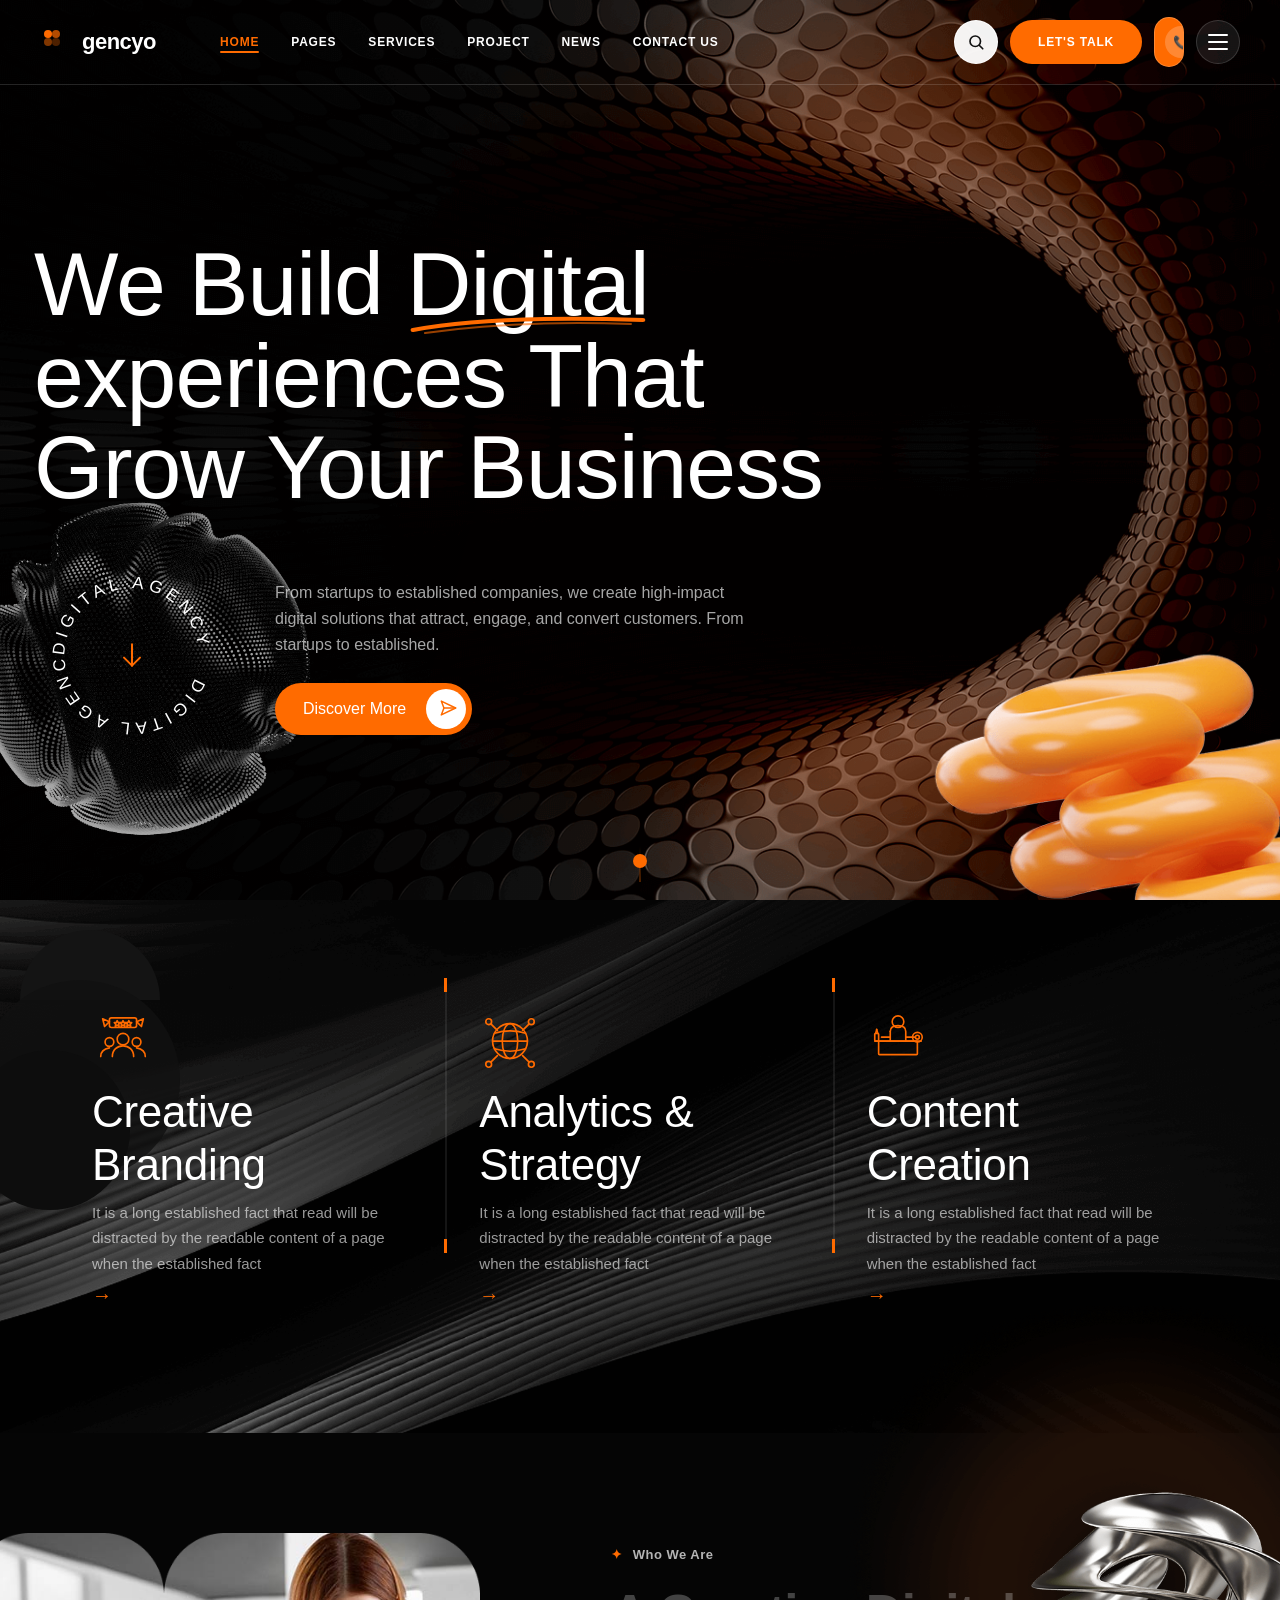
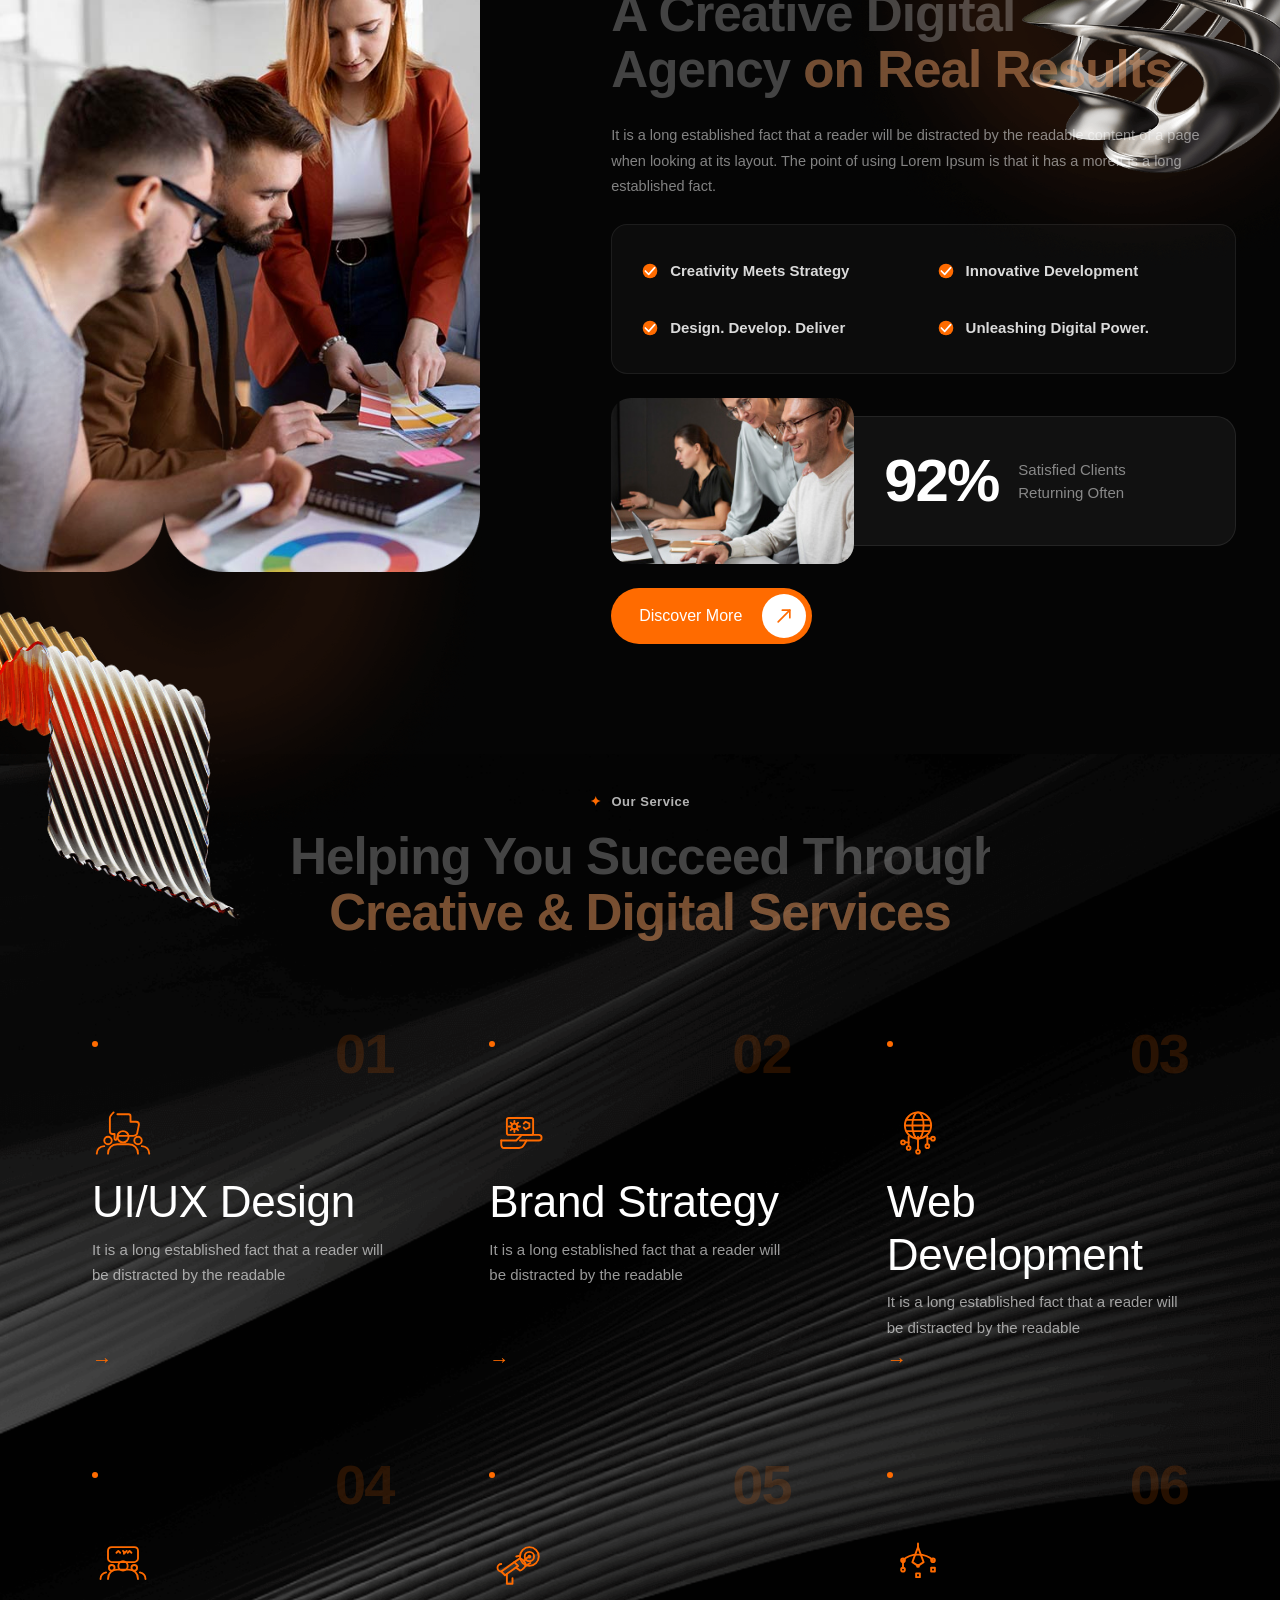
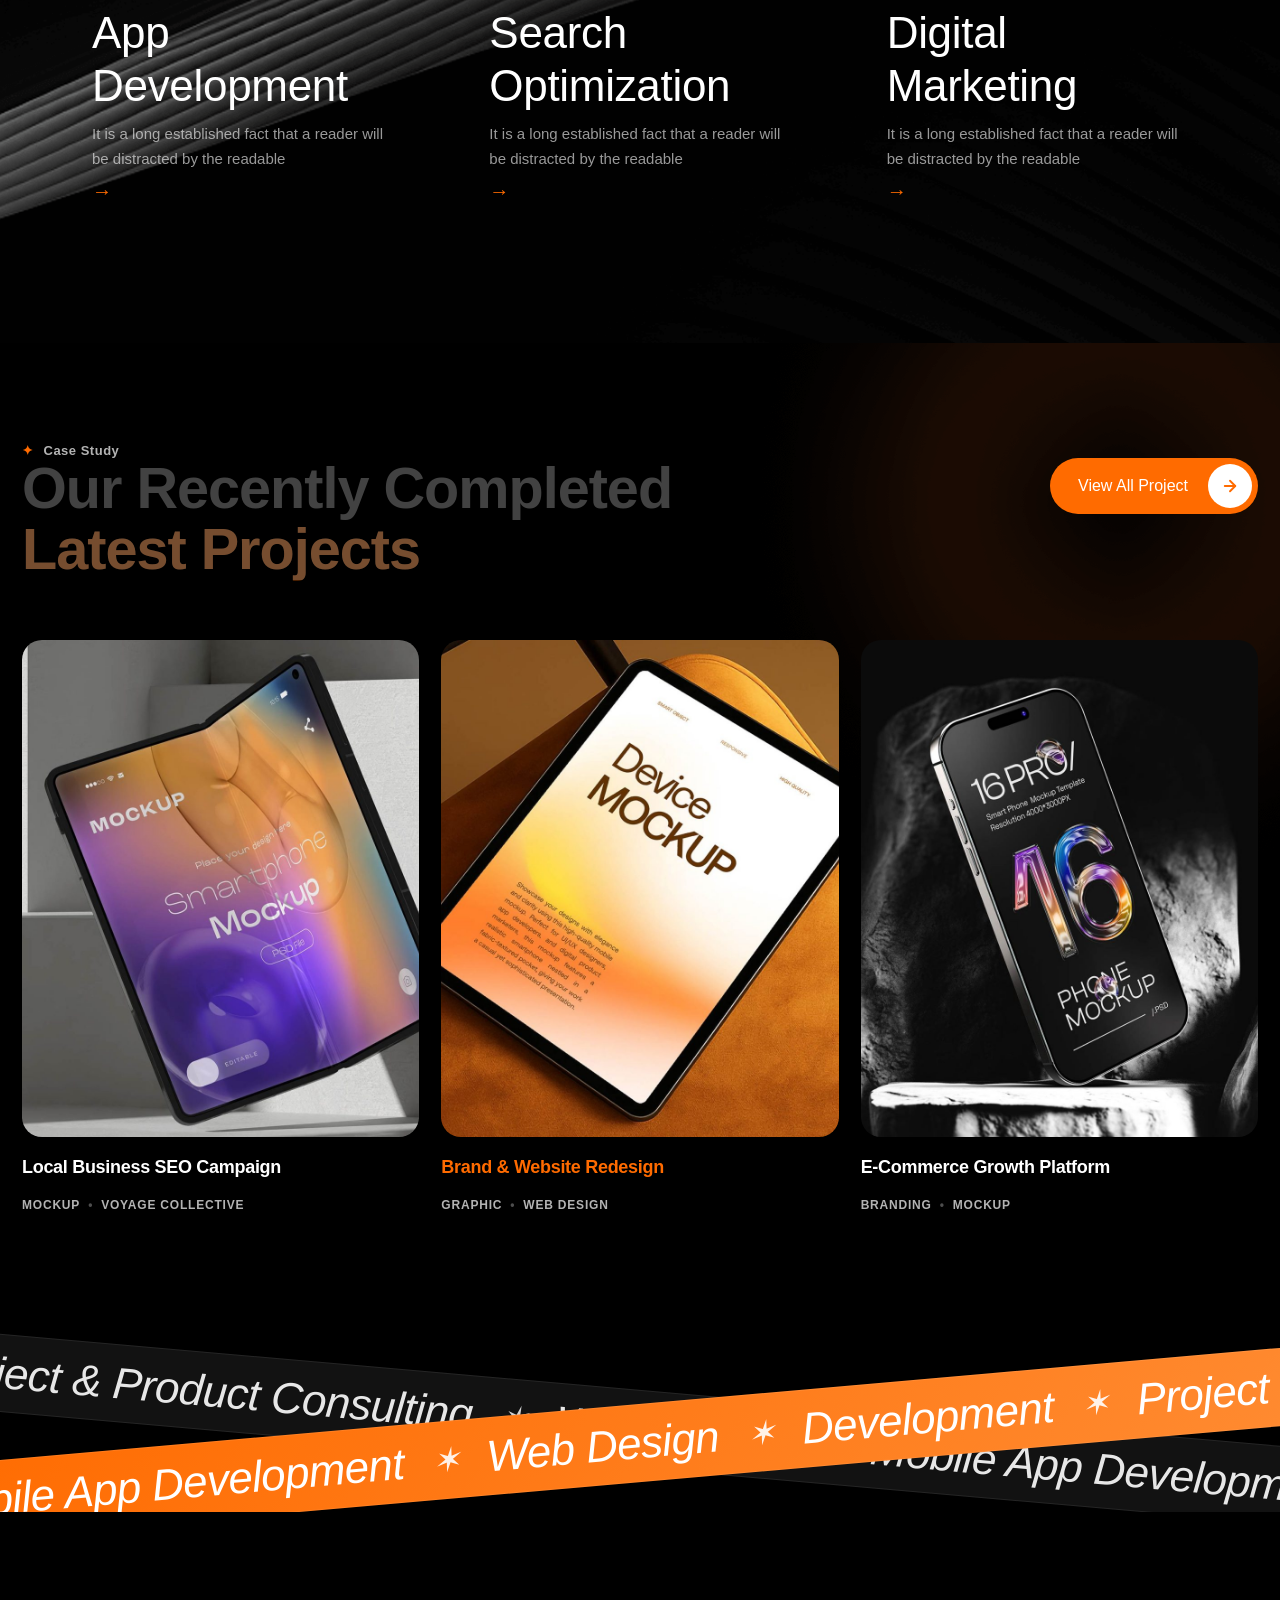
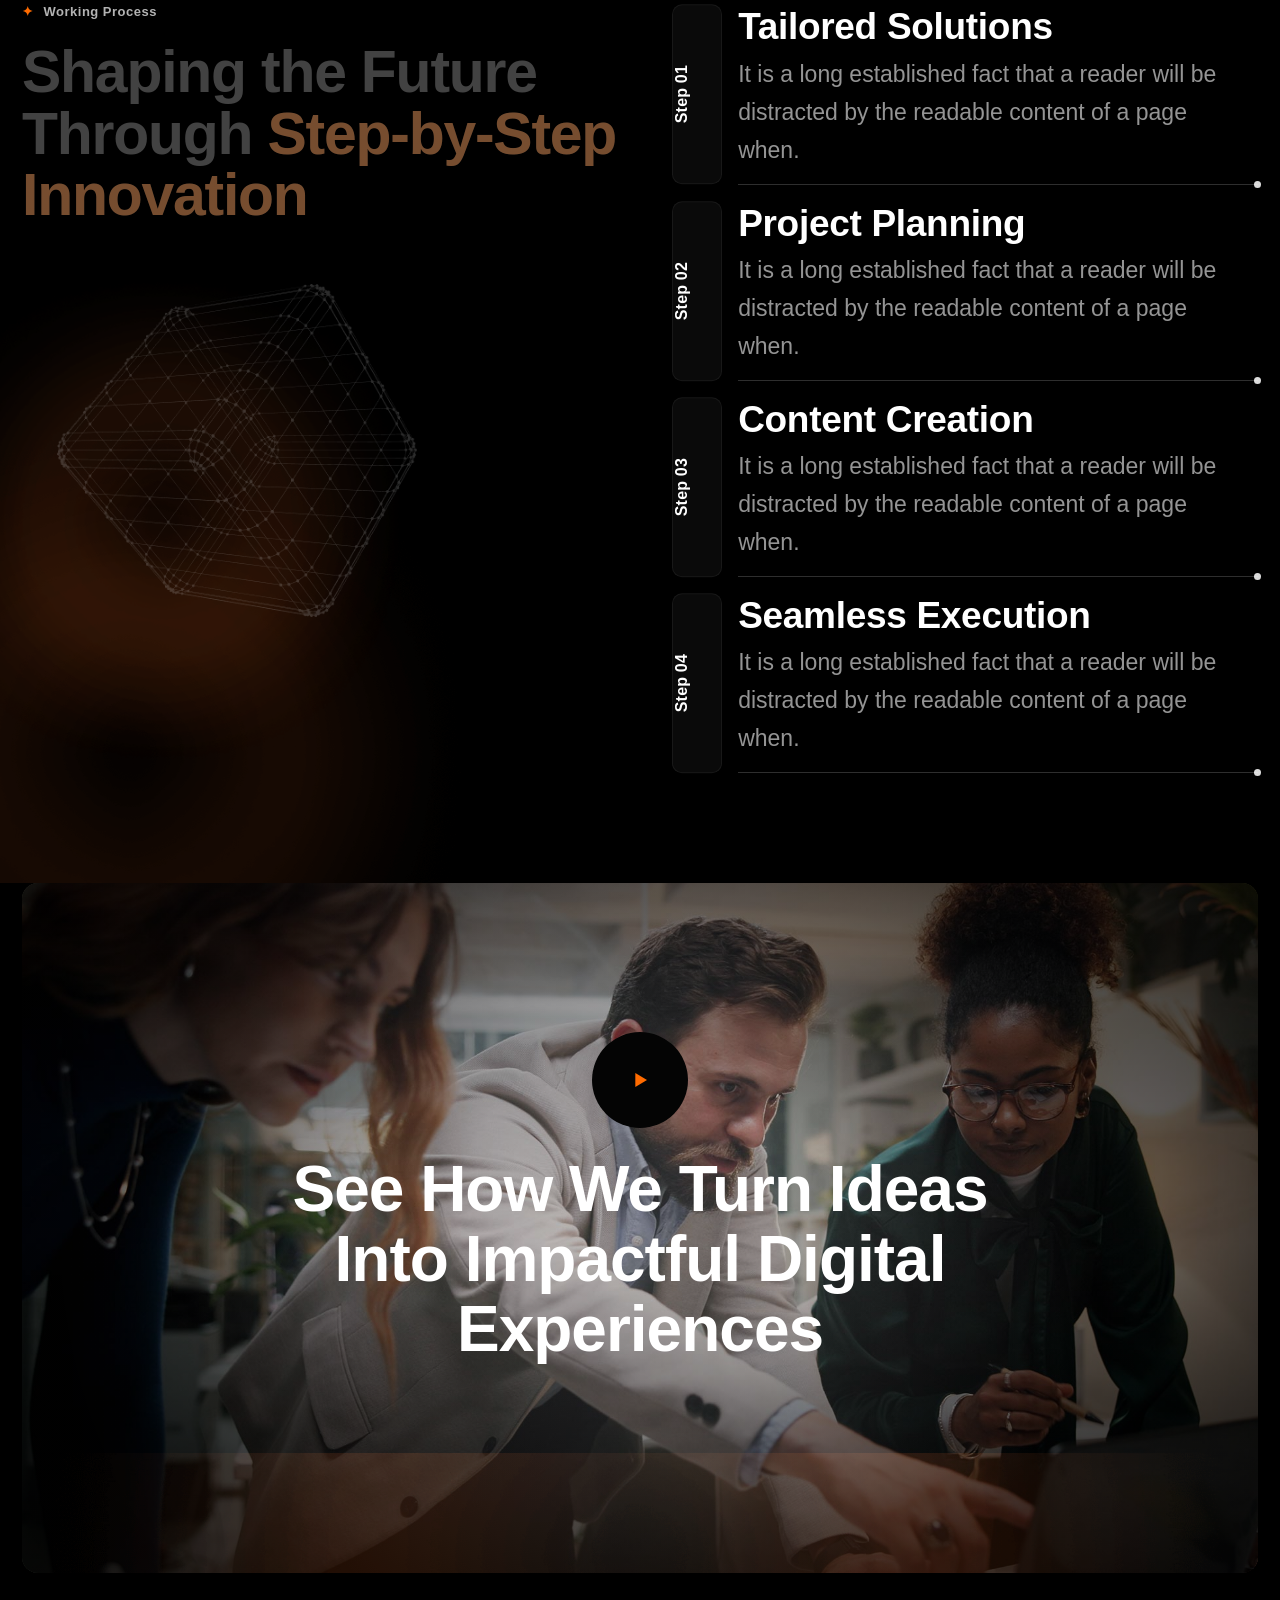
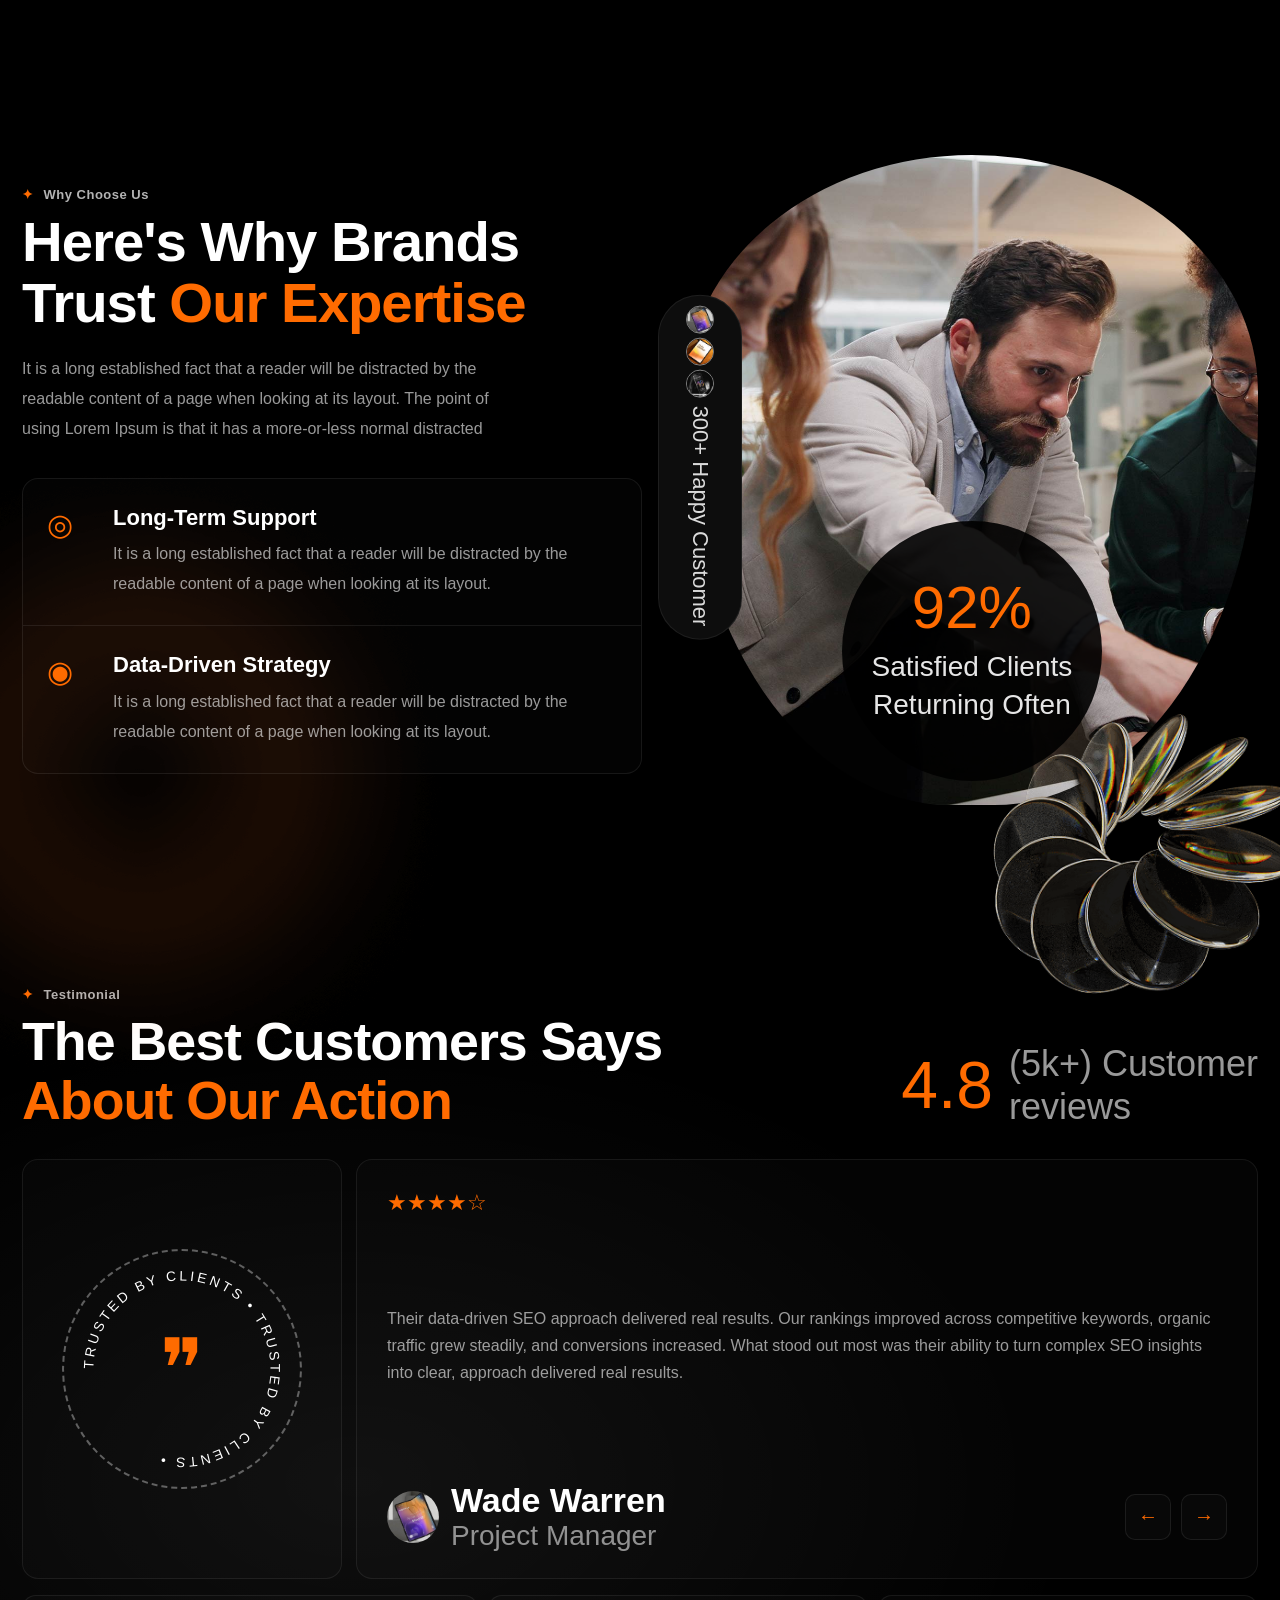
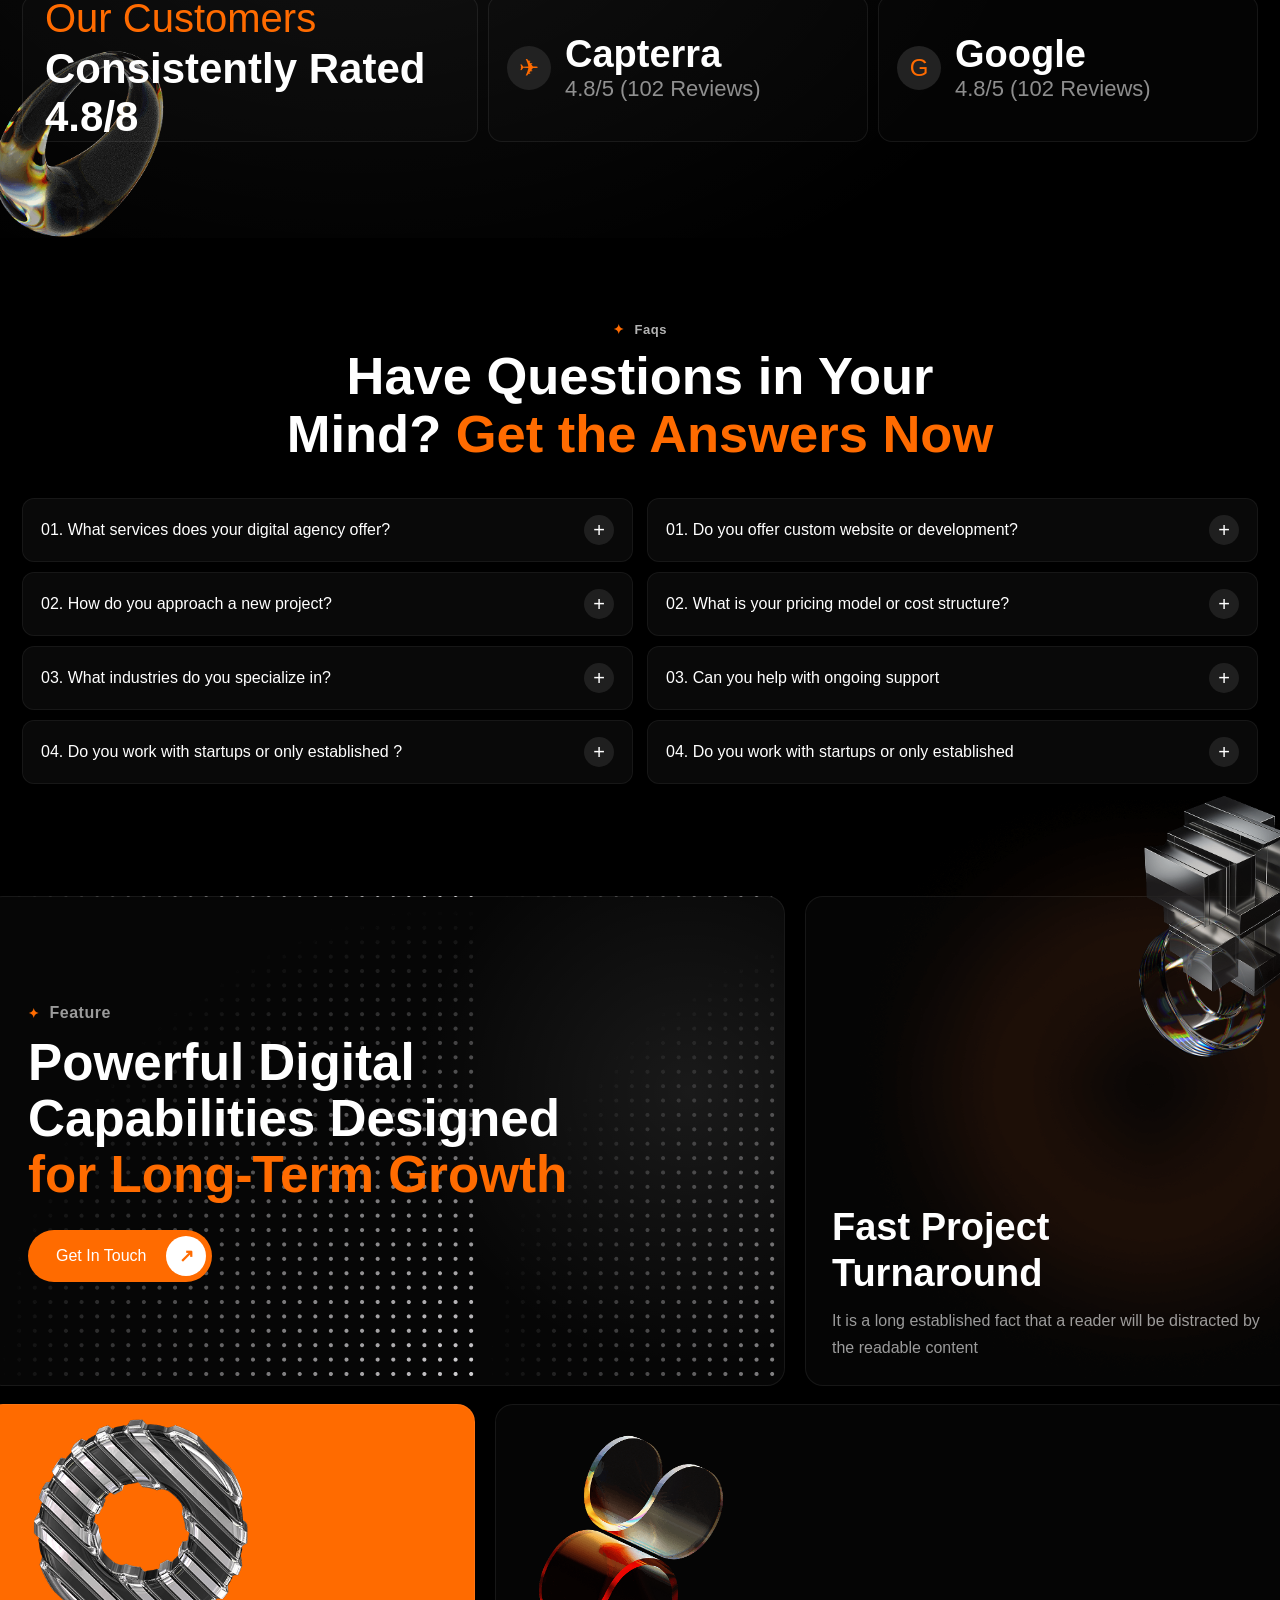
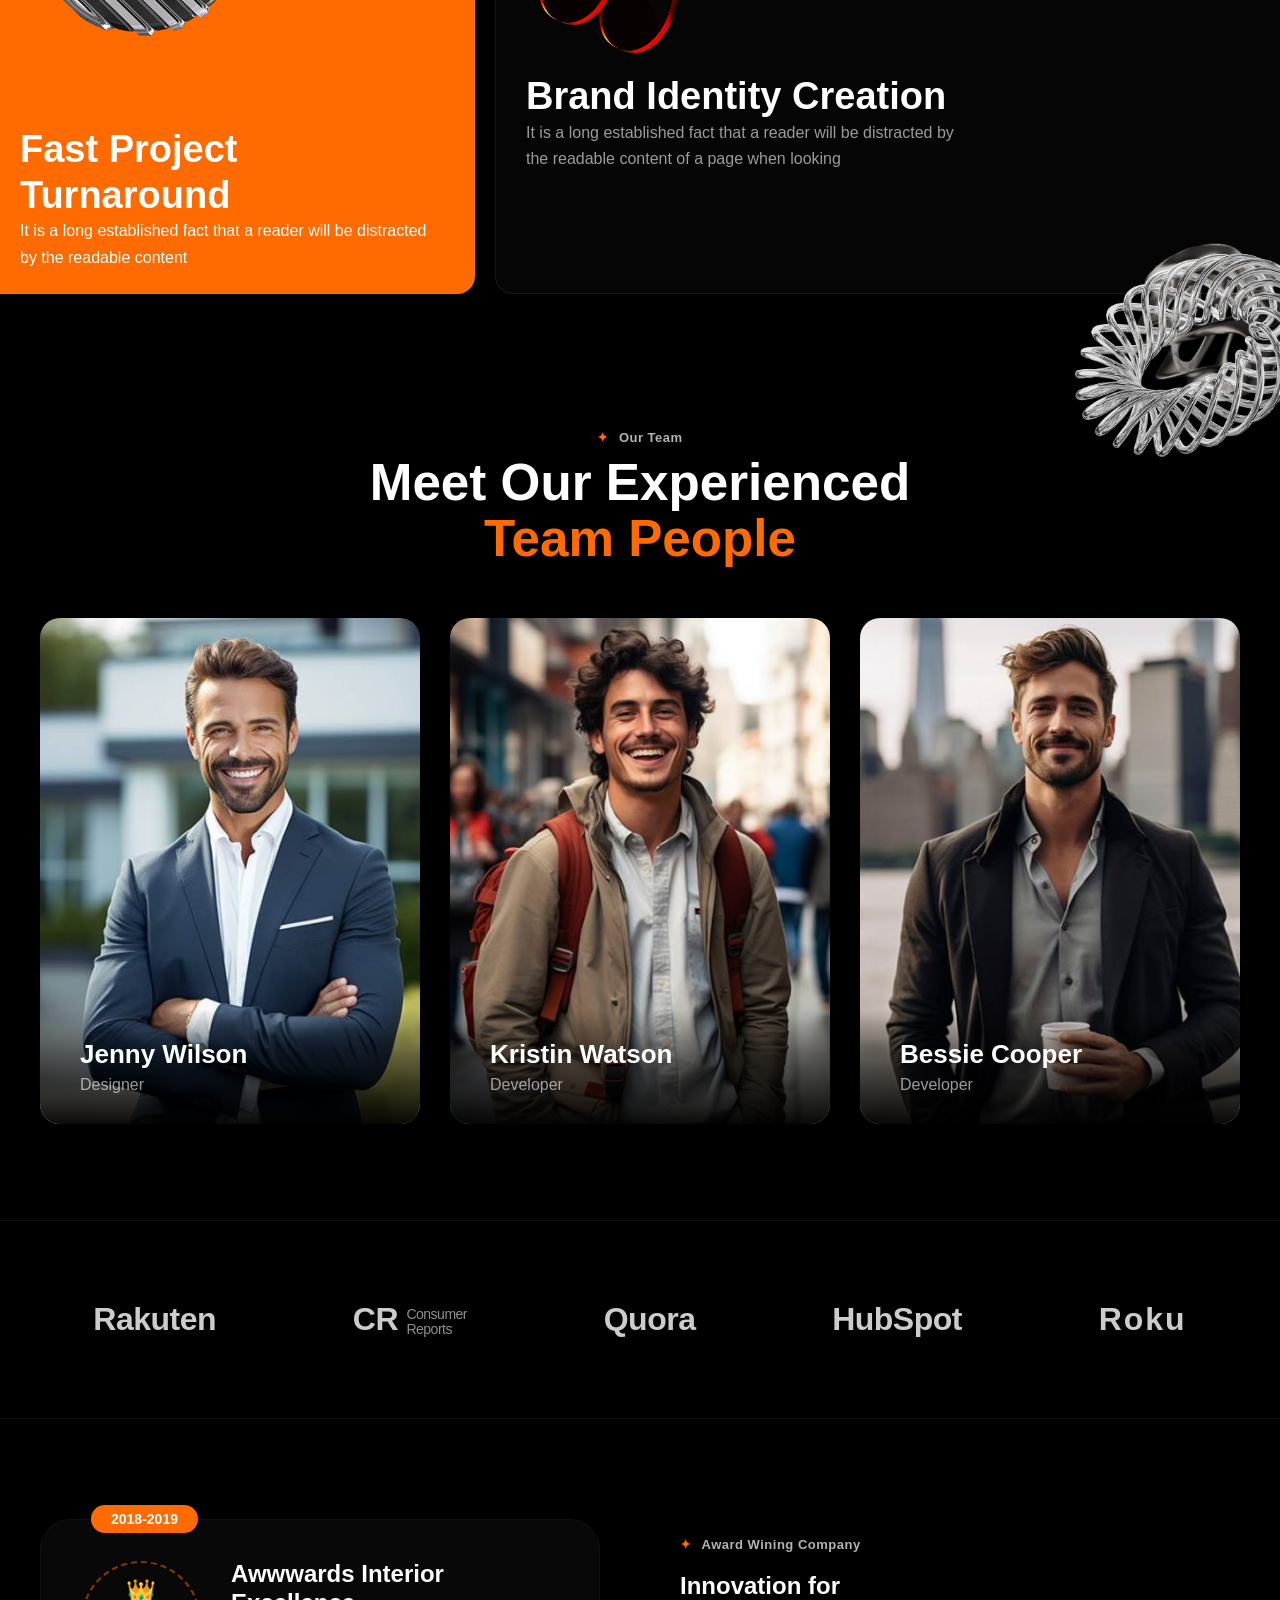
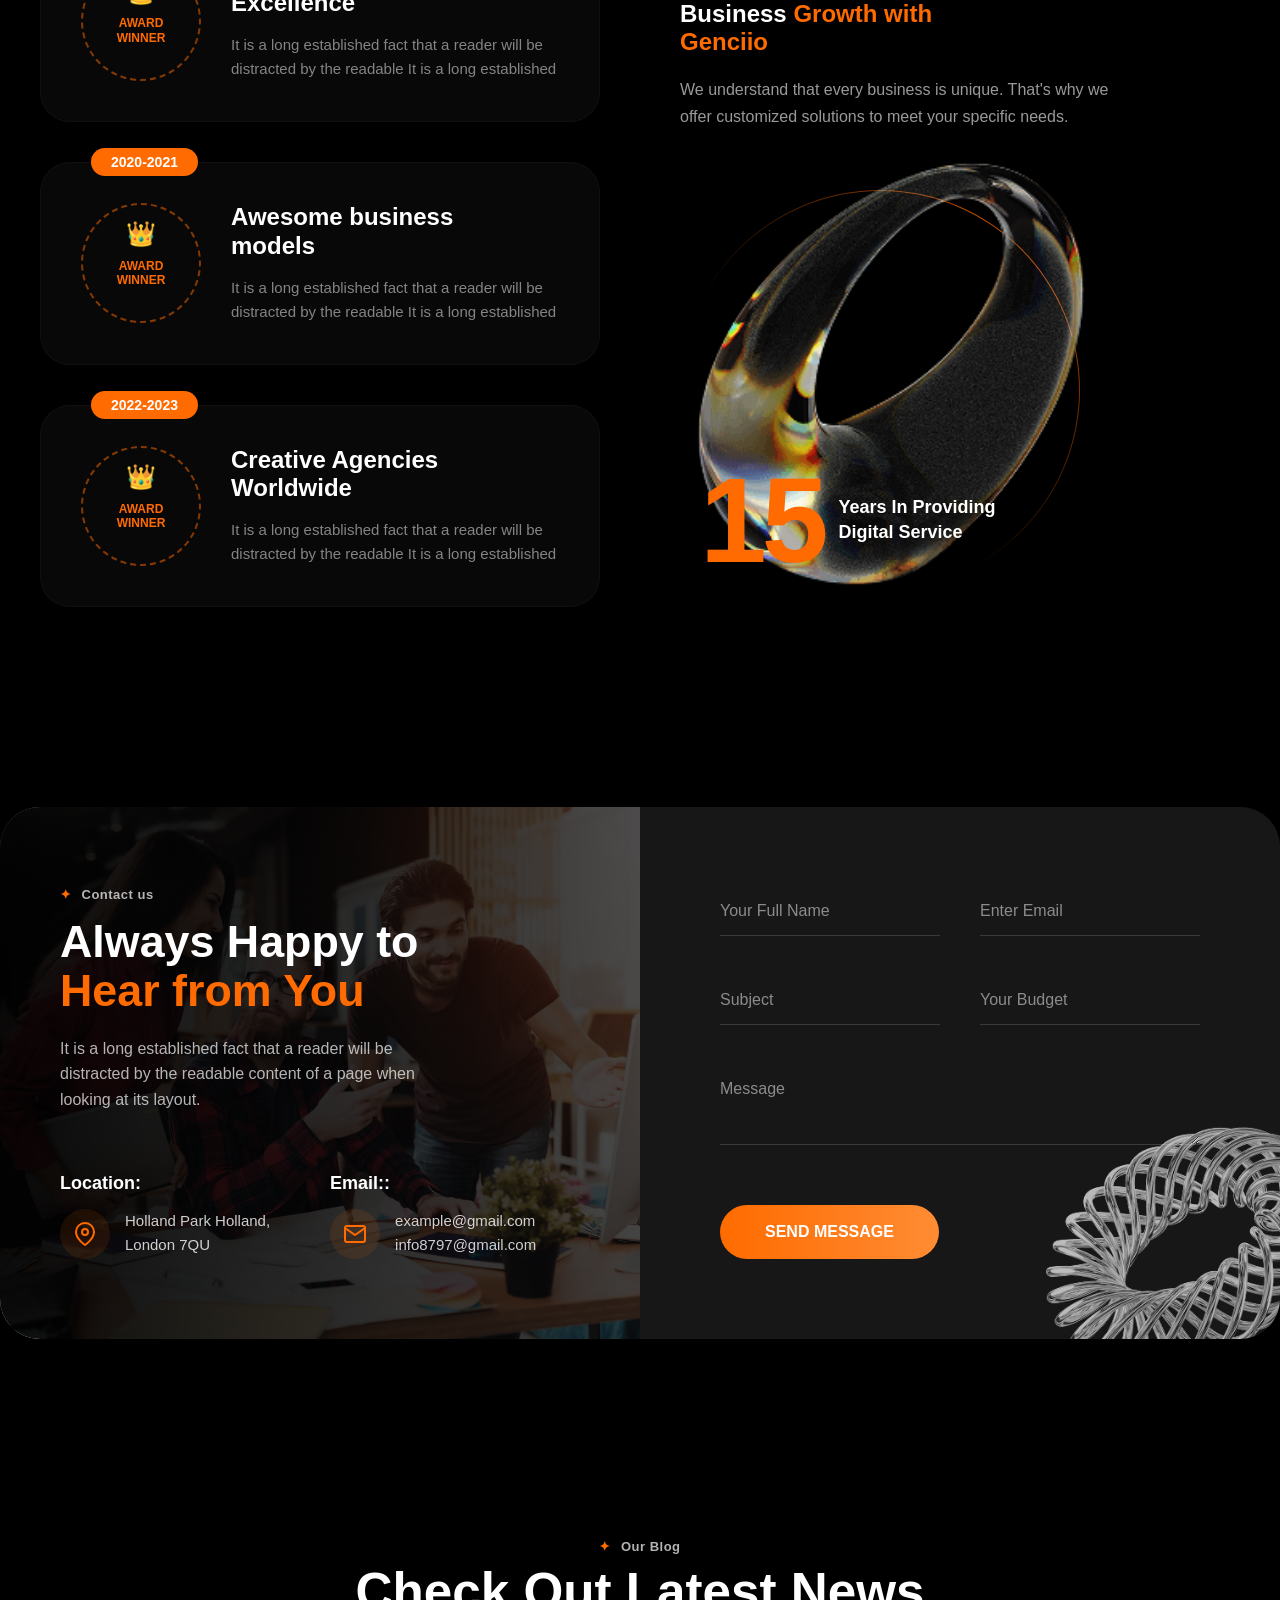
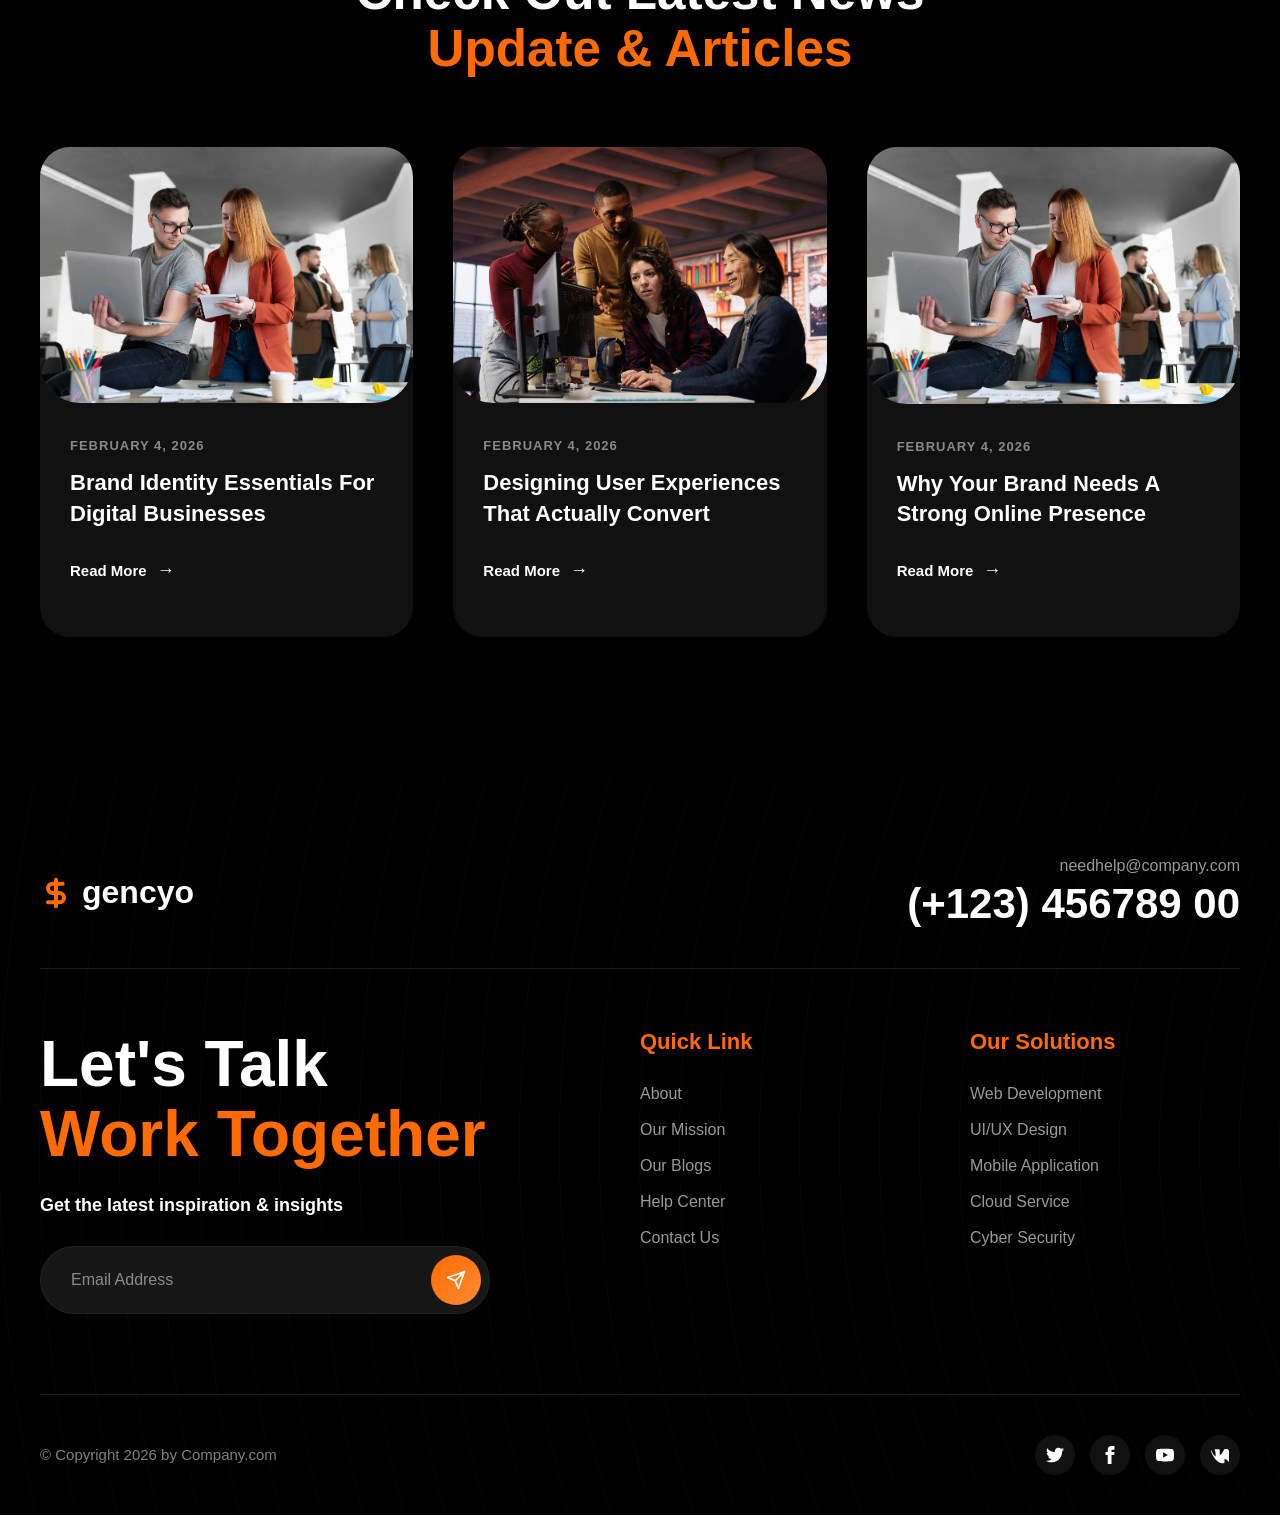
==== commit 5bc6b169: "updated navbar" ====
--- a/public/index.html
+++ b/public/index.html
@@ -45,19 +45,21 @@
 
       <!-- Nav Actions -->
       <div class="nav-actions">
-        <div class="nav-phone">
-          <div class="nav-phone-icon">
-            <svg width="18" height="18" viewBox="0 0 24 24" fill="none" stroke="#FF6B00" stroke-width="2.2"
-              stroke-linecap="round" stroke-linejoin="round">
-              <path
-                d="M22 16.92v3a2 2 0 01-2.18 2 19.79 19.79 0 01-8.63-3.07A19.5 19.5 0 013.07 9.81a19.79 19.79 0 01-3.07-8.64A2 2 0 012 1h3a2 2 0 012 1.72 12.84 12.84 0 00.7 2.81 2 2 0 01-.45 2.11L6.09 8.91a16 16 0 006 6l1.27-1.27a2 2 0 012.11-.45 12.84 12.84 0 002.81.7A2 2 0 0122 16.92z" />
-            </svg>
-          </div>
-          <div class="nav-phone-text">
-            <span class="nav-phone-label">Call Anytime</span>
-            <span class="nav-phone-number">017-50050088</span>
-          </div>
-        </div>
+        <button class="btn-icon btn-search" aria-label="Search">
+          <svg width="18" height="18" viewBox="0 0 24 24" fill="none" stroke="currentColor" stroke-width="2.2"
+            stroke-linecap="round" stroke-linejoin="round">
+            <circle cx="11" cy="11" r="7"></circle>
+            <line x1="21" y1="21" x2="16.65" y2="16.65"></line>
+          </svg>
+        </button>
+        <a href="#" class="btn-talk">LET'S TALK</a>
+        <a href="tel:1750050088" class="nav-call" aria-label="Call Us">
+          <span class="nav-call-icon" aria-hidden="true">📞</span>
+          <span class="nav-call-text">
+            <span class="nav-call-label">Call Us</span>
+            <span class="nav-call-number">017-50050088</span>
+          </span>
+        </a>
         <button class="btn-icon btn-menu" id="menu-btn" aria-label="Menu">
           <span></span><span></span><span></span>
         </button>
--- a/public/style.css
+++ b/public/style.css
@@ -43,17 +43,21 @@
   right: 0;
   z-index: 1000;
   padding: 0 40px;
-  height: 72px;
-  display: flex;
-  align-items: center;
+  height: 85px;
+  display: flex;
+  align-items: center;
+  background: transparent;
+  border-bottom: 1px solid rgba(255, 255, 255, 0.14);
+  backdrop-filter: none;
+  -webkit-backdrop-filter: none;
   transition: background 0.4s ease, backdrop-filter 0.4s ease;
 }
 
 .navbar.scrolled {
-  background: rgba(0, 0, 0, 0.85);
+  background: rgba(8, 8, 8, 0.92);
   backdrop-filter: blur(16px);
   -webkit-backdrop-filter: blur(16px);
-  border-bottom: 1px solid rgba(255, 107, 0, 0.15);
+  border-bottom: 1px solid rgba(255, 255, 255, 0.18);
 }
 
 .nav-container {
@@ -133,7 +137,7 @@
   margin-left: auto;
   display: flex;
   align-items: center;
-  gap: 16px;
+  gap: 12px;
 }
 
 .btn-icon {
@@ -197,6 +201,113 @@
   background: var(--orange);
 }
 
+.btn-search {
+  background: rgba(255, 255, 255, 0.95);
+  color: #111;
+  border-color: rgba(255, 255, 255, 0.95);
+}
+
+.btn-search:hover {
+  background: #fff;
+  color: #000;
+  border-color: #fff;
+}
+
+.btn-talk {
+  display: inline-flex;
+  align-items: center;
+  justify-content: center;
+  height: 44px;
+  padding: 0 28px;
+  border-radius: 999px;
+  background: var(--orange);
+  color: #fff;
+  text-decoration: none;
+  font-size: 12px;
+  font-weight: 700;
+  letter-spacing: 0.8px;
+  transition: background 0.25s ease, transform 0.25s ease;
+}
+
+.btn-talk:hover {
+  background: var(--orange-light);
+  transform: translateY(-1px);
+}
+
+.nav-call {
+  display: inline-flex;
+  align-items: center;
+  gap: 10px;
+  background: var(--orange);
+  border-radius: 999px;
+  padding: 8px 18px 8px 10px;
+  text-decoration: none;
+  color: #fff;
+  border: 1px solid rgba(255, 255, 255, 0.2);
+  opacity: 0;
+  transform: translateY(-6px);
+  pointer-events: none;
+  max-width: 0;
+  overflow: hidden;
+  white-space: nowrap;
+  transition: opacity 0.25s ease, transform 0.25s ease, max-width 0.25s ease, margin 0.25s ease;
+  margin-left: 0;
+}
+
+.nav-call-icon {
+  width: 32px;
+  height: 32px;
+  border-radius: 50%;
+  background: rgba(255, 255, 255, 0.2);
+  display: inline-flex;
+  align-items: center;
+  justify-content: center;
+  font-size: 13px;
+  flex-shrink: 0;
+}
+
+.nav-call-text {
+  display: flex;
+  flex-direction: column;
+  line-height: 1.08;
+}
+
+.nav-call-label {
+  font-size: 11px;
+  color: rgba(255, 255, 255, 0.88);
+}
+
+.nav-call-number {
+  font-size: 14px;
+  font-weight: 600;
+  color: #fff;
+}
+
+.navbar.scrolled .btn-search,
+.navbar.scrolled .btn-talk {
+  opacity: 0;
+  transform: translateY(-6px);
+  pointer-events: none;
+  width: 0;
+  padding: 0;
+  margin: 0;
+  overflow: hidden;
+  border-width: 0;
+}
+
+.navbar.scrolled .nav-call {
+  opacity: 1;
+  transform: translateY(0);
+  pointer-events: auto;
+  max-width: 240px;
+  margin-left: 2px;
+}
+
+.nav-actions .btn-search,
+.nav-actions .btn-talk {
+  transition: opacity 0.25s ease, transform 0.25s ease, width 0.25s ease, padding 0.25s ease, margin 0.25s ease, border-width 0.25s ease;
+}
+
 /* ═══════════ HERO SECTION ═══════════ */
 .hero {
   position: relative;
@@ -517,10 +628,18 @@
     display: none;
   }
 
+  .hero-bottom-row {
+    flex-direction: column;
+    align-items: flex-start;
+    gap: 18px;
+    margin-top: 24px;
+    padding-left: 0;
+  }
+
   .hero-container {
     flex-direction: column;
     align-items: flex-start;
-    gap: 32px;
+    gap: 18px;
   }
 
   .hero-right {
@@ -543,9 +662,45 @@
     padding: 0 20px;
   }
 
+  .nav-container {
+    gap: 10px;
+  }
+
+  .nav-actions {
+    gap: 8px;
+  }
+
+  .btn-talk,
+  .btn-search,
+  .nav-call {
+    display: none;
+  }
+
   .hero-container {
     padding: 0 20px;
     padding-top: 72px;
+  }
+
+  .hero-heading {
+    font-size: clamp(32px, 11vw, 62px);
+    line-height: 1.04;
+    max-width: 100%;
+  }
+
+  .hero-badge {
+    width: 130px;
+    height: 130px;
+  }
+
+  .hero-right {
+    max-width: 92%;
+    padding-top: 4px;
+    gap: 14px;
+  }
+
+  .hero-desc {
+    font-size: 14px;
+    line-height: 1.55;
   }
 
   .logo-text {
@@ -565,7 +720,7 @@
     display: flex;
     flex-direction: column;
     position: fixed;
-    top: 72px;
+    top: 85px;
     left: 0;
     right: 0;
     background: rgba(0, 0, 0, 0.96);
@@ -864,6 +1019,63 @@
 @media (max-width: 600px) {
   .services {
     padding: 52px 0 60px;
+  }
+}
+
+/* Hard mobile safety overrides (prevent right-side blank strip) */
+@media (max-width: 600px) {
+  html,
+  body {
+    width: 100%;
+    max-width: 100%;
+    overflow-x: hidden !important;
+  }
+
+  .nav-phone {
+    display: none !important;
+  }
+
+  .nav-container,
+  .hero,
+  .hero-container,
+  .hero-bottom-row,
+  .hero-right {
+    width: 100% !important;
+    max-width: 100% !important;
+  }
+
+  .hero {
+    min-height: 100vh;
+  }
+
+  .hero-container {
+    padding-left: 16px !important;
+    padding-right: 16px !important;
+  }
+
+  .hero-bottom-row {
+    flex-direction: column !important;
+    align-items: flex-start !important;
+    padding-left: 0 !important;
+    gap: 12px !important;
+  }
+
+  .hero-heading {
+    max-width: 100% !important;
+    font-size: clamp(30px, 10.5vw, 52px) !important;
+    line-height: 1.05 !important;
+  }
+
+  .hero-orange-object {
+    right: -62px !important;
+    bottom: -16px !important;
+    width: min(62vw, 250px) !important;
+  }
+
+  .hero-floating-img {
+    left: -82px !important;
+    width: 320px !important;
+    bottom: 34px !important;
   }
 }
 
